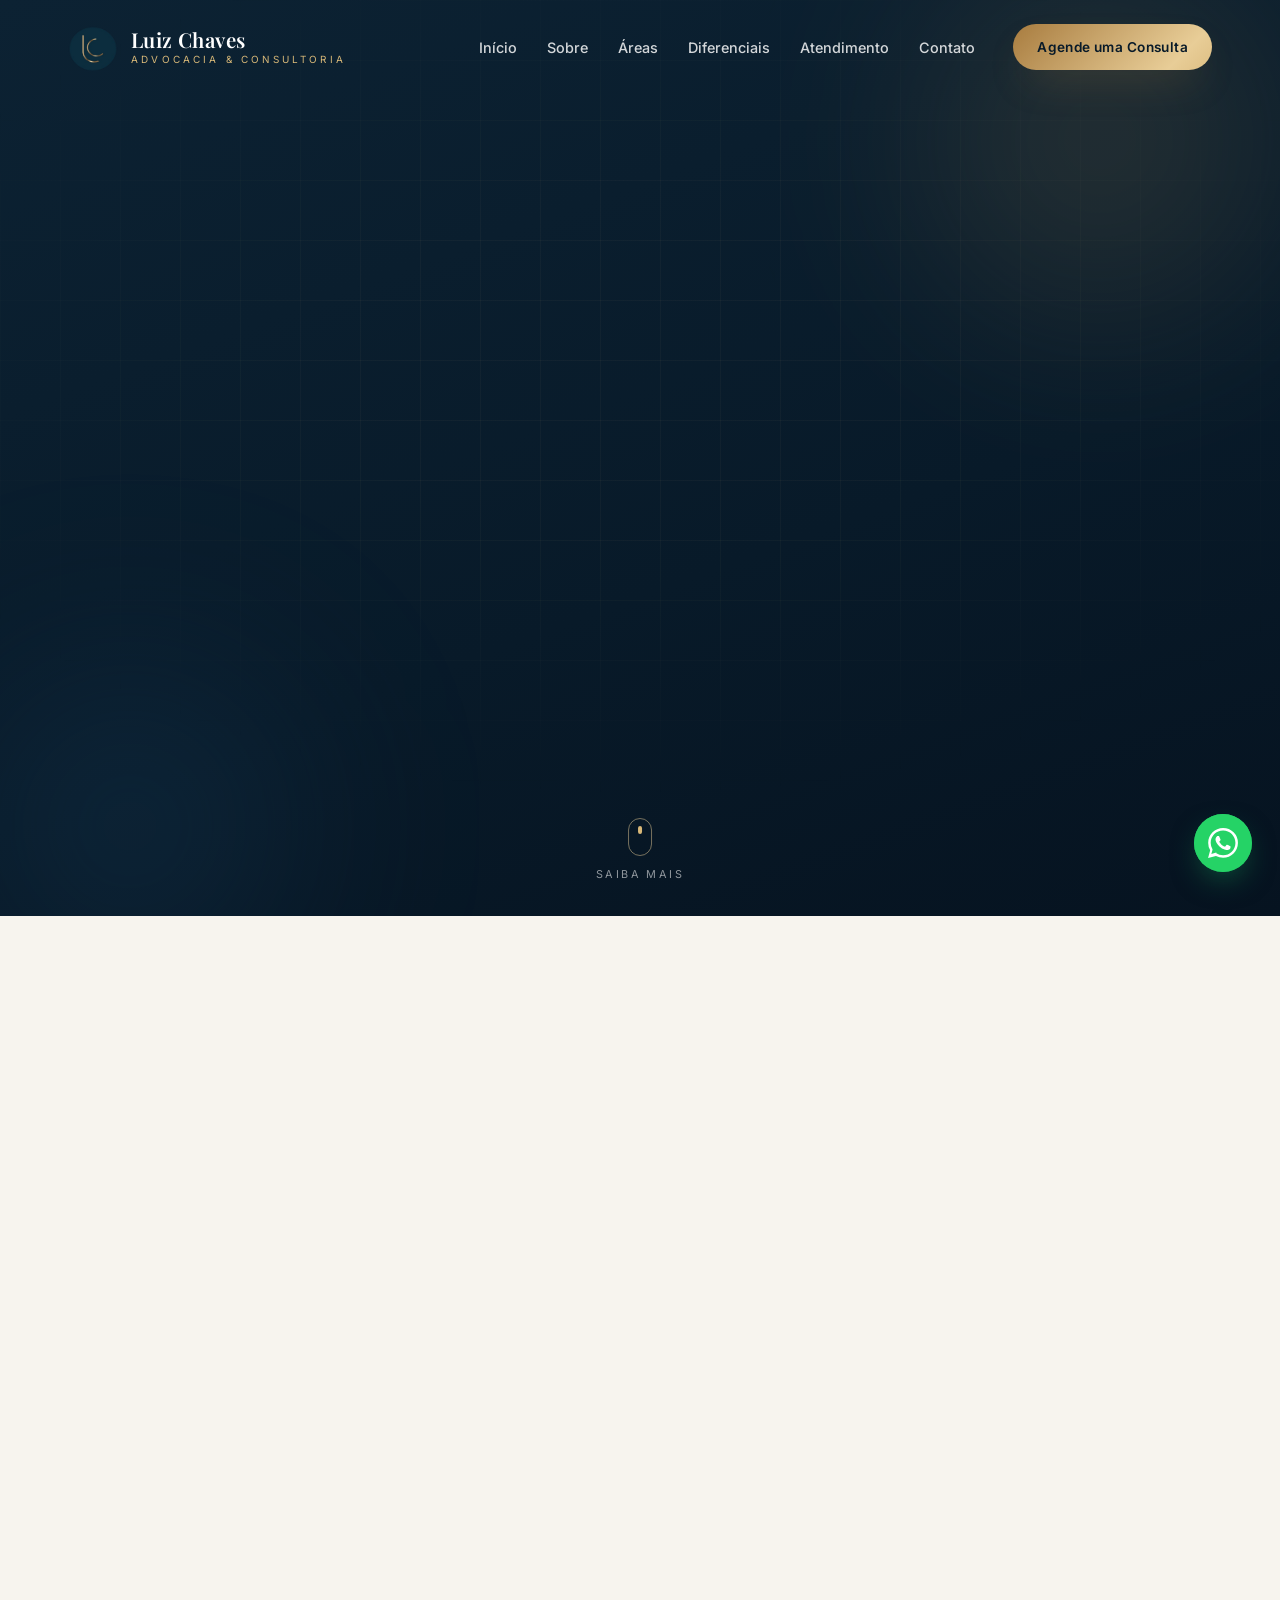
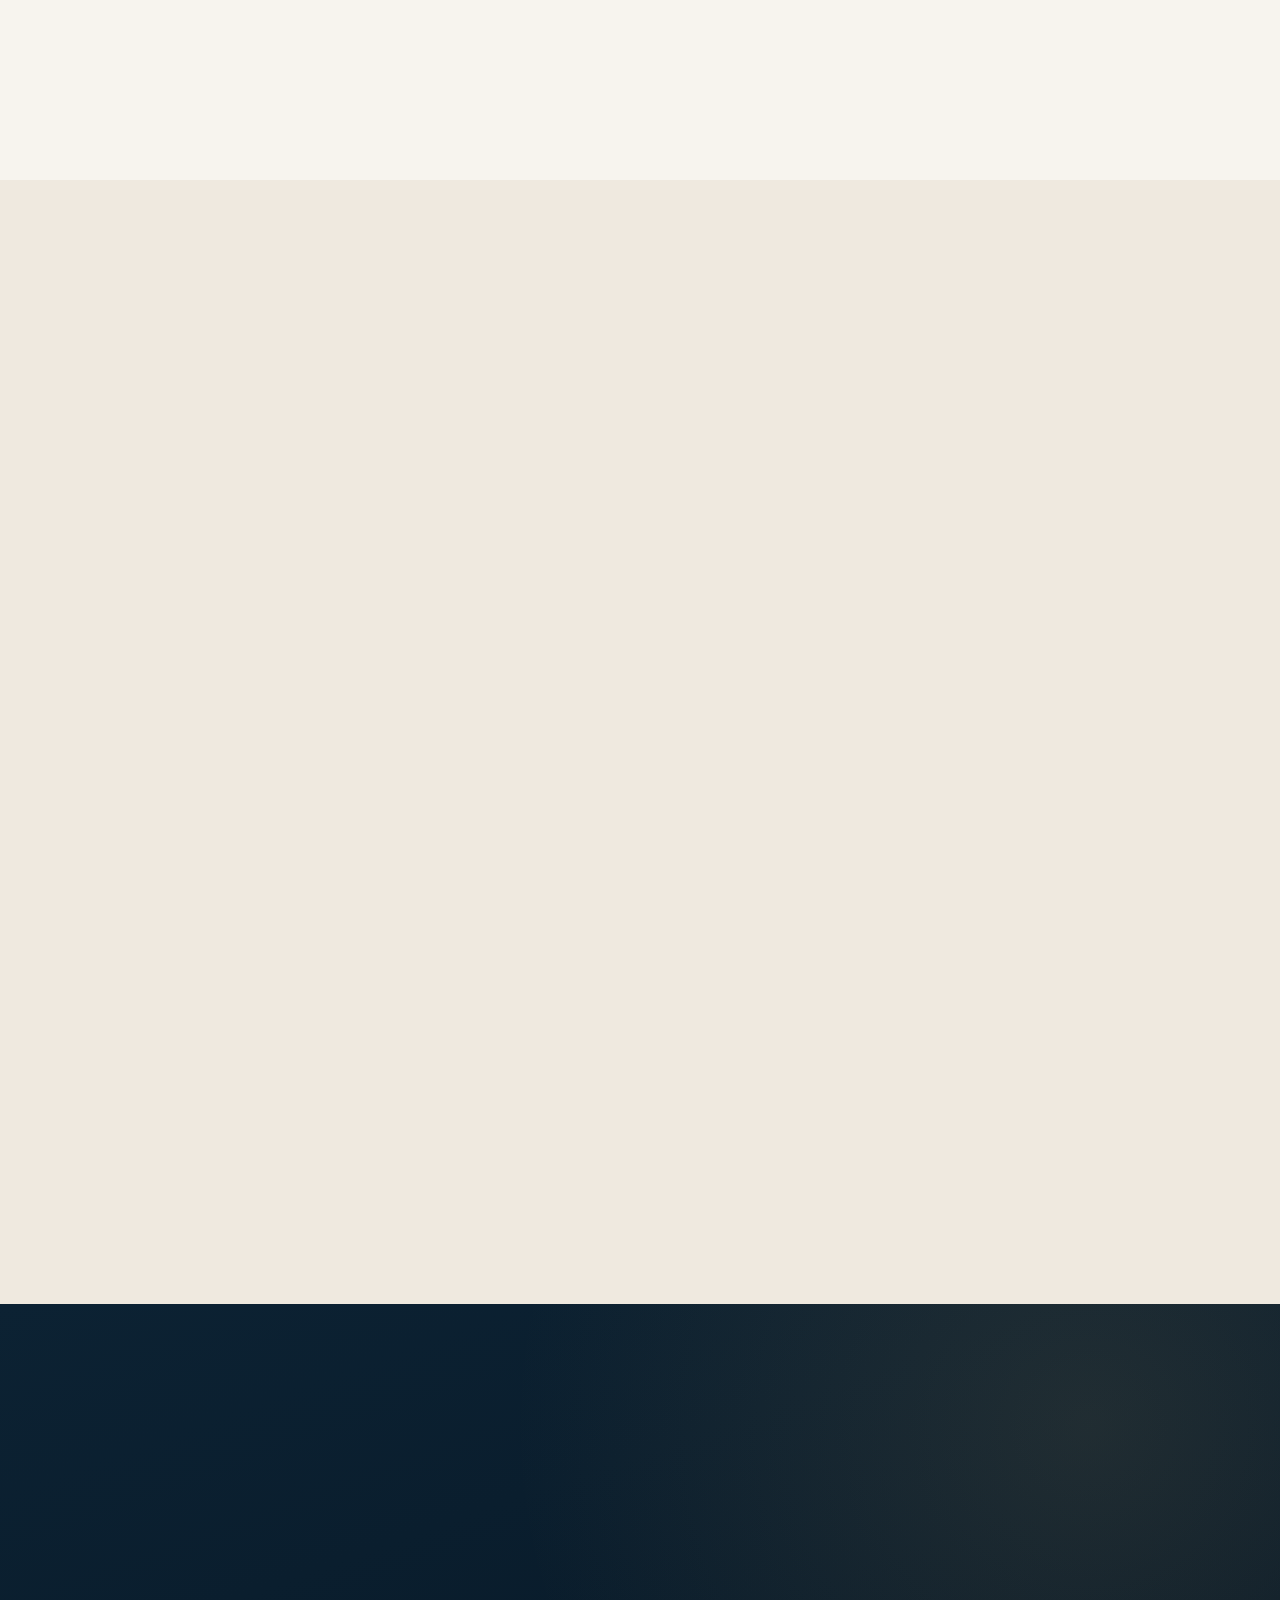
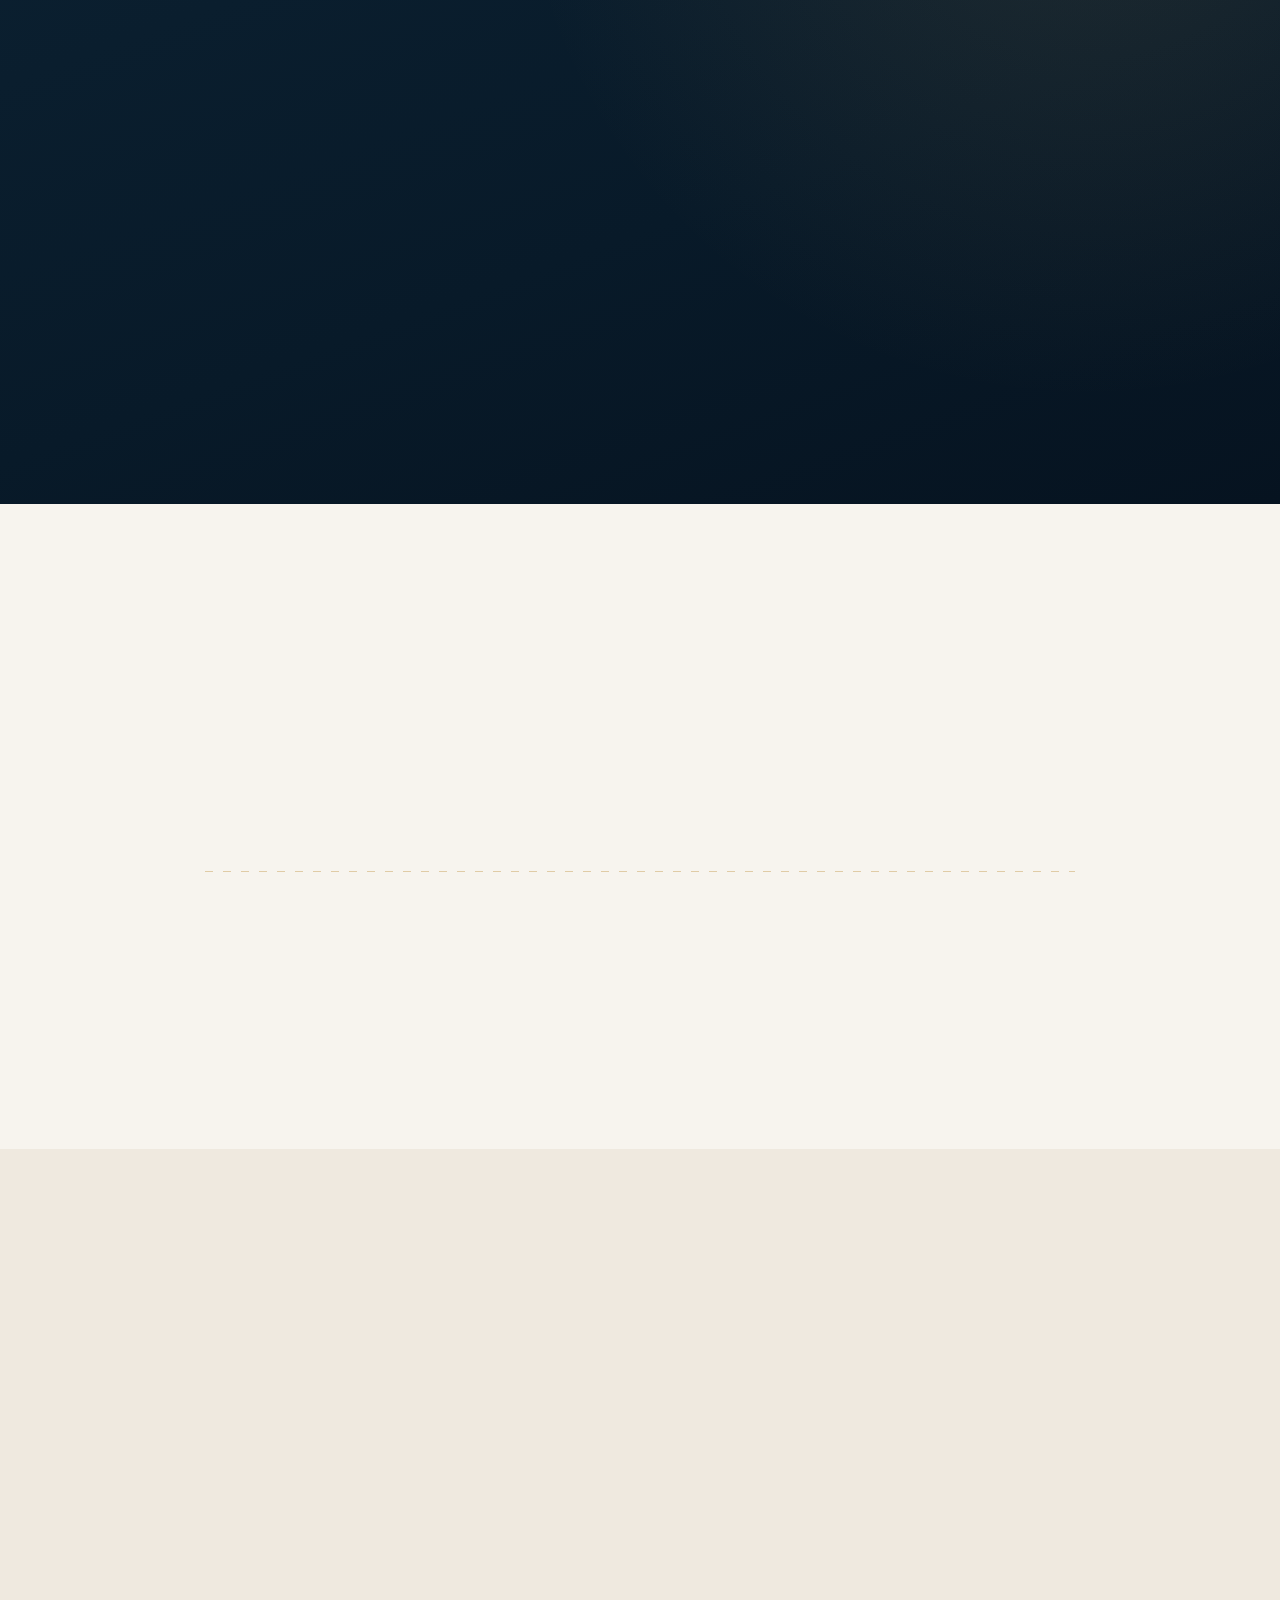
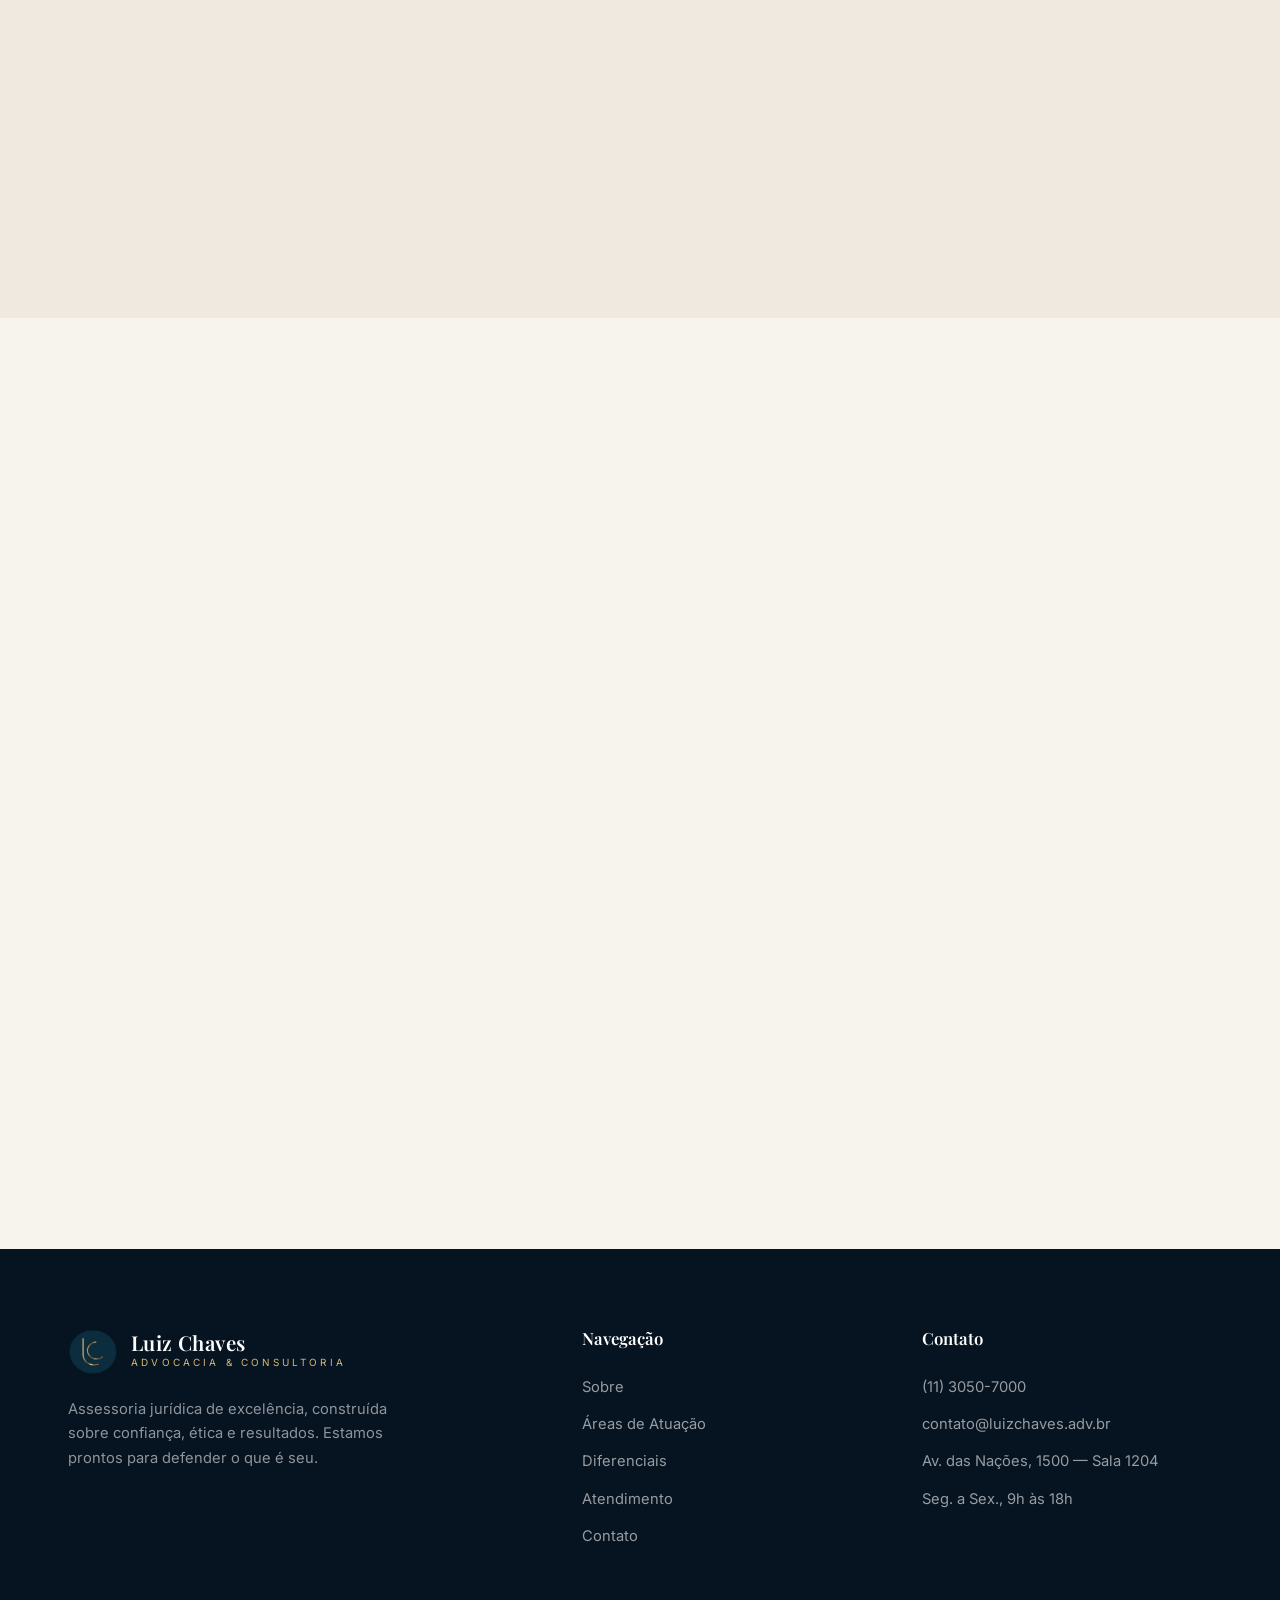
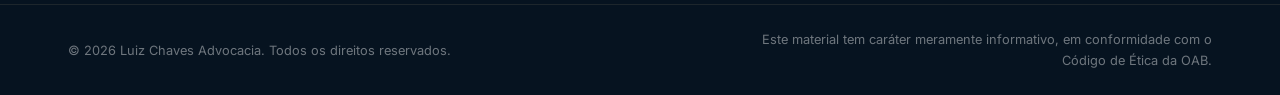
==== index.html @ 8da03cd5 "Add files via upload" ====
<!DOCTYPE html>
<html lang="pt-BR">
<head>
    <meta charset="UTF-8">
    <meta name="viewport" content="width=device-width, initial-scale=1.0">
    <meta name="description" content="Luiz Chaves Advocacia — Assessoria jurídica de excelência, atendimento personalizado e soluções estratégicas para proteger o que é seu.">
    <meta name="theme-color" content="#0c2233">
    <meta property="og:title" content="Luiz Chaves | Advocacia">
    <meta property="og:description" content="Assessoria jurídica de excelência com atendimento humano e estratégico.">
    <meta property="og:type" content="website">
    <title>Luiz Chaves | Advocacia</title>

    <link rel="icon" type="image/png" href="Logo.png">
    <link rel="apple-touch-icon" href="Logo.png">

    <link rel="preconnect" href="https://fonts.googleapis.com">
    <link rel="preconnect" href="https://fonts.gstatic.com" crossorigin>
    <link href="https://fonts.googleapis.com/css2?family=Playfair+Display:ital,wght@0,400;0,500;0,600;0,700;0,800;1,400;1,500&family=Inter:wght@300;400;500;600;700&display=swap" rel="stylesheet">

    <link rel="stylesheet" href="style.css">
</head>
<body>

    <!-- ===== PRELOADER ===== -->
    <div class="preloader" id="preloader">
        <div class="preloader__inner">
            <img src="Logo.png" alt="Luiz Chaves Advocacia" class="preloader__logo">
            <span class="preloader__bar"></span>
        </div>
    </div>

    <!-- ===== PROGRESS BAR ===== -->
    <div class="scroll-progress" id="scrollProgress"></div>

    <!-- ===== HEADER ===== -->
    <header class="header" id="header">
        <div class="container header__inner">
            <a href="#inicio" class="brand" aria-label="Luiz Chaves Advocacia — Início">
                <img src="Logo.png" alt="Luiz Chaves Advocacia" class="brand__logo">
                <span class="brand__text">
                    <span class="brand__name">Luiz Chaves</span>
                    <span class="brand__role">Advocacia &amp; Consultoria</span>
                </span>
            </a>

            <nav class="nav" id="nav" aria-label="Navegação principal">
                <ul class="nav__list">
                    <li><a href="#inicio" class="nav__link">Início</a></li>
                    <li><a href="#sobre" class="nav__link">Sobre</a></li>
                    <li><a href="#areas" class="nav__link">Áreas</a></li>
                    <li><a href="#diferenciais" class="nav__link">Diferenciais</a></li>
                    <li><a href="#processo" class="nav__link">Atendimento</a></li>
                    <li><a href="#contato" class="nav__link">Contato</a></li>
                </ul>
                <a href="#contato" class="btn btn--gold nav__cta">Agende uma Consulta</a>
            </nav>

            <button class="nav-toggle" id="navToggle" aria-label="Abrir menu" aria-expanded="false">
                <span></span><span></span><span></span>
            </button>
        </div>
    </header>

    <main>
        <!-- ===== HERO ===== -->
        <section class="hero" id="inicio">
            <div class="hero__bg" aria-hidden="true">
                <span class="hero__glow hero__glow--1"></span>
                <span class="hero__glow hero__glow--2"></span>
                <span class="hero__grid"></span>
            </div>

            <div class="container hero__inner">
                <p class="hero__eyebrow reveal" data-reveal>
                    <span class="eyebrow-line"></span> Advocacia de Excelência
                </p>
                <h1 class="hero__title reveal" data-reveal data-reveal-delay="1">
                    Defendendo seus direitos com
                    <span class="text-gold">estratégia, ética</span> e
                    <span class="text-gold">dedicação</span>.
                </h1>
                <p class="hero__subtitle reveal" data-reveal data-reveal-delay="2">
                    Assessoria jurídica completa e personalizada. Transformamos questões
                    complexas em soluções claras, protegendo o que realmente importa para
                    você e para o seu negócio.
                </p>
                <div class="hero__actions reveal" data-reveal data-reveal-delay="3">
                    <a href="#contato" class="btn btn--gold btn--lg">Agende uma Consulta</a>
                    <a href="#areas" class="btn btn--ghost btn--lg">Áreas de Atuação</a>
                </div>

                <div class="hero__trust reveal" data-reveal data-reveal-delay="4">
                    <div class="trust-item">
                        <strong class="counter" data-target="15">0</strong><span class="trust-plus">+</span>
                        <span class="trust-label">Anos de experiência</span>
                    </div>
                    <span class="trust-divider"></span>
                    <div class="trust-item">
                        <strong class="counter" data-target="800">0</strong><span class="trust-plus">+</span>
                        <span class="trust-label">Casos conduzidos</span>
                    </div>
                    <span class="trust-divider"></span>
                    <div class="trust-item">
                        <strong class="counter" data-target="98">0</strong><span class="trust-plus">%</span>
                        <span class="trust-label">Clientes satisfeitos</span>
                    </div>
                </div>
            </div>

            <a href="#sobre" class="hero__scroll" aria-label="Rolar para a próxima seção">
                <span class="hero__scroll-mouse"></span>
                <span class="hero__scroll-text">Saiba mais</span>
            </a>
        </section>

        <!-- ===== SOBRE ===== -->
        <section class="section sobre" id="sobre">
            <div class="container sobre__grid">
                <div class="sobre__media reveal" data-reveal>
                    <div class="sobre__photo">
                        <div class="sobre__photo-inner">
                            <img src="Logo.png" alt="Luiz Chaves" class="sobre__photo-logo">
                            <span class="sobre__photo-hint">Espaço reservado para foto profissional</span>
                        </div>
                    </div>
                    <div class="sobre__badge">
                        <span class="sobre__badge-num">OAB/SP 123.456</span>
                        <span class="sobre__badge-text">Inscrição regular e ativa</span>
                    </div>
                </div>

                <div class="sobre__content">
                    <p class="section__eyebrow reveal" data-reveal><span class="eyebrow-line"></span> Sobre o escritório</p>
                    <h2 class="section__title reveal" data-reveal data-reveal-delay="1">
                        Compromisso com a justiça e com cada cliente
                    </h2>
                    <p class="section__lead reveal" data-reveal data-reveal-delay="2">
                        O escritório Luiz Chaves nasceu da convicção de que a advocacia vai
                        além dos processos: trata-se de cuidar de pessoas, projetos e patrimônios
                        em momentos decisivos.
                    </p>
                    <p class="reveal" data-reveal data-reveal-delay="3">
                        Atuamos com transparência absoluta, comunicação acessível e uma postura
                        verdadeiramente estratégica. Cada caso é analisado em profundidade para
                        que a melhor decisão jurídica seja também a melhor decisão para a sua vida
                        ou para o seu negócio.
                    </p>

                    <ul class="sobre__list reveal" data-reveal data-reveal-delay="4">
                        <li><span class="check" aria-hidden="true"></span> Atendimento próximo, humano e sem juridiquês</li>
                        <li><span class="check" aria-hidden="true"></span> Análise estratégica antes de cada passo</li>
                        <li><span class="check" aria-hidden="true"></span> Acompanhamento integral do seu processo</li>
                        <li><span class="check" aria-hidden="true"></span> Sigilo e ética em primeiro lugar</li>
                    </ul>

                    <a href="#contato" class="btn btn--gold reveal" data-reveal data-reveal-delay="5">Falar com o advogado</a>
                </div>
            </div>
        </section>

        <!-- ===== ÁREAS DE ATUAÇÃO ===== -->
        <section class="section areas" id="areas">
            <div class="container">
                <div class="section__head">
                    <p class="section__eyebrow reveal" data-reveal><span class="eyebrow-line"></span> Áreas de atuação</p>
                    <h2 class="section__title reveal" data-reveal data-reveal-delay="1">
                        Soluções jurídicas para cada necessidade
                    </h2>
                    <p class="section__lead section__lead--center reveal" data-reveal data-reveal-delay="2">
                        Atuação consultiva e contenciosa em diversas áreas do Direito, sempre
                        com a mesma dedicação e rigor técnico.
                    </p>
                </div>

                <div class="areas__grid">
                    <!-- Card 1 -->
                    <article class="area-card reveal" data-reveal>
                        <div class="area-card__icon">
                            <svg viewBox="0 0 24 24" fill="none" stroke="currentColor" stroke-width="1.4" stroke-linecap="round" stroke-linejoin="round"><path d="M3 21h18M5 21V7l8-4 8 4v14M9 9h.01M9 13h.01M9 17h.01M15 9h.01M15 13h.01M15 17h.01"/></svg>
                        </div>
                        <h3 class="area-card__title">Direito Civil</h3>
                        <p class="area-card__text">Contratos, responsabilidade civil, indenizações e resolução de conflitos com segurança jurídica.</p>
                    </article>
                    <!-- Card 2 -->
                    <article class="area-card reveal" data-reveal data-reveal-delay="1">
                        <div class="area-card__icon">
                            <svg viewBox="0 0 24 24" fill="none" stroke="currentColor" stroke-width="1.4" stroke-linecap="round" stroke-linejoin="round"><path d="M16 21v-2a4 4 0 0 0-4-4H6a4 4 0 0 0-4 4v2"/><circle cx="9" cy="7" r="4"/><path d="M22 21v-2a4 4 0 0 0-3-3.87M16 3.13a4 4 0 0 1 0 7.75"/></svg>
                        </div>
                        <h3 class="area-card__title">Direito de Família</h3>
                        <p class="area-card__text">Divórcios, guarda, pensão e inventários conduzidos com sensibilidade e discrição.</p>
                    </article>
                    <!-- Card 3 -->
                    <article class="area-card reveal" data-reveal data-reveal-delay="2">
                        <div class="area-card__icon">
                            <svg viewBox="0 0 24 24" fill="none" stroke="currentColor" stroke-width="1.4" stroke-linecap="round" stroke-linejoin="round"><path d="M20 7h-9M14 17H5M17 3l3 4-3 4M7 21l-3-4 3-4"/></svg>
                        </div>
                        <h3 class="area-card__title">Direito Trabalhista</h3>
                        <p class="area-card__text">Defesa de empregados e empregadores, com foco em acordos justos e prevenção de passivos.</p>
                    </article>
                    <!-- Card 4 -->
                    <article class="area-card reveal" data-reveal data-reveal-delay="3">
                        <div class="area-card__icon">
                            <svg viewBox="0 0 24 24" fill="none" stroke="currentColor" stroke-width="1.4" stroke-linecap="round" stroke-linejoin="round"><path d="M3 21h18M6 21V8l6-4 6 4v13M10 21v-5h4v5"/></svg>
                        </div>
                        <h3 class="area-card__title">Direito Empresarial</h3>
                        <p class="area-card__text">Assessoria a empresas, contratos, societário e estratégias para crescer com segurança.</p>
                    </article>
                    <!-- Card 5 -->
                    <article class="area-card reveal" data-reveal data-reveal-delay="4">
                        <div class="area-card__icon">
                            <svg viewBox="0 0 24 24" fill="none" stroke="currentColor" stroke-width="1.4" stroke-linecap="round" stroke-linejoin="round"><path d="M9 12l2 2 4-4M12 3l8 4v5c0 5-3.5 8-8 9-4.5-1-8-4-8-9V7l8-4z"/></svg>
                        </div>
                        <h3 class="area-card__title">Direito do Consumidor</h3>
                        <p class="area-card__text">Proteção contra abusos, cobranças indevidas e descumprimento de contratos de consumo.</p>
                    </article>
                    <!-- Card 6 -->
                    <article class="area-card reveal" data-reveal data-reveal-delay="5">
                        <div class="area-card__icon">
                            <svg viewBox="0 0 24 24" fill="none" stroke="currentColor" stroke-width="1.4" stroke-linecap="round" stroke-linejoin="round"><path d="M3 9l9-7 9 7v11a2 2 0 0 1-2 2H5a2 2 0 0 1-2-2z"/><path d="M9 22V12h6v10"/></svg>
                        </div>
                        <h3 class="area-card__title">Direito Imobiliário</h3>
                        <p class="area-card__text">Compra, venda, locação, regularização e disputas envolvendo bens imóveis.</p>
                    </article>
                </div>
            </div>
        </section>

        <!-- ===== DIFERENCIAIS ===== -->
        <section class="section diferenciais" id="diferenciais">
            <div class="diferenciais__bg" aria-hidden="true"></div>
            <div class="container diferenciais__grid">
                <div class="diferenciais__intro">
                    <p class="section__eyebrow reveal" data-reveal><span class="eyebrow-line"></span> Por que nos escolher</p>
                    <h2 class="section__title reveal" data-reveal data-reveal-delay="1">
                        Diferenciais que fazem a diferença no seu caso
                    </h2>
                    <p class="section__lead reveal" data-reveal data-reveal-delay="2">
                        Mais do que técnica, oferecemos confiança. Uma advocacia construída sobre
                        relacionamento, clareza e resultados consistentes.
                    </p>
                    <a href="#contato" class="btn btn--gold reveal" data-reveal data-reveal-delay="3">Quero ser atendido</a>
                </div>

                <div class="diferenciais__list">
                    <article class="feature reveal" data-reveal>
                        <span class="feature__num">01</span>
                        <div>
                            <h3 class="feature__title">Atendimento personalizado</h3>
                            <p class="feature__text">Você fala diretamente com quem cuida do seu caso, sem intermediários e sem respostas genéricas.</p>
                        </div>
                    </article>
                    <article class="feature reveal" data-reveal data-reveal-delay="1">
                        <span class="feature__num">02</span>
                        <div>
                            <h3 class="feature__title">Transparência total</h3>
                            <p class="feature__text">Honorários claros e acompanhamento honesto sobre prazos, riscos e possibilidades reais.</p>
                        </div>
                    </article>
                    <article class="feature reveal" data-reveal data-reveal-delay="2">
                        <span class="feature__num">03</span>
                        <div>
                            <h3 class="feature__title">Visão estratégica</h3>
                            <p class="feature__text">Cada decisão é pensada para o melhor resultado, com análise de cenários e foco no longo prazo.</p>
                        </div>
                    </article>
                    <article class="feature reveal" data-reveal data-reveal-delay="3">
                        <span class="feature__num">04</span>
                        <div>
                            <h3 class="feature__title">Agilidade e tecnologia</h3>
                            <p class="feature__text">Comunicação rápida e processos organizados para que você nunca fique sem informação.</p>
                        </div>
                    </article>
                </div>
            </div>
        </section>

        <!-- ===== PROCESSO ===== -->
        <section class="section processo" id="processo">
            <div class="container">
                <div class="section__head">
                    <p class="section__eyebrow reveal" data-reveal><span class="eyebrow-line"></span> Como funciona</p>
                    <h2 class="section__title reveal" data-reveal data-reveal-delay="1">
                        Um atendimento simples, do primeiro contato à solução
                    </h2>
                </div>

                <div class="processo__steps">
                    <article class="step reveal" data-reveal>
                        <span class="step__num">1</span>
                        <h3 class="step__title">Primeiro contato</h3>
                        <p class="step__text">Você entra em contato e relata sua situação. Ouvimos com atenção e total sigilo.</p>
                    </article>
                    <article class="step reveal" data-reveal data-reveal-delay="1">
                        <span class="step__num">2</span>
                        <h3 class="step__title">Análise do caso</h3>
                        <p class="step__text">Estudamos os detalhes, avaliamos riscos e apresentamos os caminhos possíveis com clareza.</p>
                    </article>
                    <article class="step reveal" data-reveal data-reveal-delay="2">
                        <span class="step__num">3</span>
                        <h3 class="step__title">Estratégia definida</h3>
                        <p class="step__text">Traçamos juntos a melhor estratégia e alinhamos expectativas, prazos e honorários.</p>
                    </article>
                    <article class="step reveal" data-reveal data-reveal-delay="3">
                        <span class="step__num">4</span>
                        <h3 class="step__title">Acompanhamento</h3>
                        <p class="step__text">Conduzimos seu caso com dedicação, mantendo você informado em cada etapa.</p>
                    </article>
                </div>
            </div>
        </section>

        <!-- ===== DEPOIMENTOS ===== -->
        <section class="section depoimentos" id="depoimentos">
            <div class="container">
                <div class="section__head">
                    <p class="section__eyebrow reveal" data-reveal><span class="eyebrow-line"></span> Depoimentos</p>
                    <h2 class="section__title reveal" data-reveal data-reveal-delay="1">
                        A confiança de quem foi bem atendido
                    </h2>
                </div>

                <div class="depoimentos__viewport reveal" data-reveal data-reveal-delay="2">
                    <div class="depoimentos__track" id="depoTrack">
                        <figure class="depo">
                            <span class="depo__quote">&ldquo;</span>
                            <blockquote class="depo__text">Fui atendido com uma atenção que eu não esperava. Explicaram cada detalhe e resolveram o meu caso com tranquilidade. Recomendo sem hesitar.</blockquote>
                            <figcaption class="depo__author">
                                <span class="depo__avatar">MR</span>
                                <span><strong>Cliente — Direito Civil</strong><small>Atendimento particular</small></span>
                            </figcaption>
                        </figure>
                        <figure class="depo">
                            <span class="depo__quote">&ldquo;</span>
                            <blockquote class="depo__text">Profissionalismo e clareza do começo ao fim. Senti que meu problema estava realmente em boas mãos. Um trabalho impecável.</blockquote>
                            <figcaption class="depo__author">
                                <span class="depo__avatar">JS</span>
                                <span><strong>Cliente — Área Empresarial</strong><small>Assessoria contínua</small></span>
                            </figcaption>
                        </figure>
                        <figure class="depo">
                            <span class="depo__quote">&ldquo;</span>
                            <blockquote class="depo__text">Resolveram uma questão de família que me preocupava há anos, sempre com respeito e discrição. Gratidão pelo cuidado.</blockquote>
                            <figcaption class="depo__author">
                                <span class="depo__avatar">AC</span>
                                <span><strong>Cliente — Direito de Família</strong><small>Atendimento particular</small></span>
                            </figcaption>
                        </figure>
                    </div>
                    <div class="depoimentos__dots" id="depoDots" aria-label="Selecionar depoimento"></div>
                </div>
            </div>
        </section>

        <!-- ===== CTA / CONTATO ===== -->
        <section class="section contato" id="contato">
            <div class="container contato__grid">
                <div class="contato__info">
                    <p class="section__eyebrow reveal" data-reveal><span class="eyebrow-line"></span> Fale conosco</p>
                    <h2 class="section__title reveal" data-reveal data-reveal-delay="1">
                        Vamos conversar sobre o seu caso
                    </h2>
                    <p class="section__lead reveal" data-reveal data-reveal-delay="2">
                        O primeiro passo para resolver é conversar. Entre em contato e agende
                        um atendimento — sua mensagem será tratada com total confidencialidade.
                    </p>

                    <ul class="contato__list">
                        <li class="reveal" data-reveal data-reveal-delay="3">
                            <span class="contato__ico" aria-hidden="true">
                                <svg viewBox="0 0 24 24" fill="none" stroke="currentColor" stroke-width="1.5" stroke-linecap="round" stroke-linejoin="round"><path d="M22 16.92v3a2 2 0 0 1-2.18 2 19.79 19.79 0 0 1-8.63-3.07 19.5 19.5 0 0 1-6-6 19.79 19.79 0 0 1-3.07-8.67A2 2 0 0 1 4.11 2h3a2 2 0 0 1 2 1.72c.13.96.36 1.9.7 2.81a2 2 0 0 1-.45 2.11L8.09 9.91a16 16 0 0 0 6 6l1.27-1.27a2 2 0 0 1 2.11-.45c.91.34 1.85.57 2.81.7A2 2 0 0 1 22 16.92z"/></svg>
                            </span>
                            <span><small>Telefone &amp; WhatsApp</small><strong><a href="tel:+551130507000">(11) 3050-7000</a></strong></span>
                        </li>
                        <li class="reveal" data-reveal data-reveal-delay="4">
                            <span class="contato__ico" aria-hidden="true">
                                <svg viewBox="0 0 24 24" fill="none" stroke="currentColor" stroke-width="1.5" stroke-linecap="round" stroke-linejoin="round"><rect x="2" y="4" width="20" height="16" rx="2"/><path d="m22 7-10 6L2 7"/></svg>
                            </span>
                            <span><small>E-mail</small><strong><a href="mailto:contato@luizchaves.adv.br">contato@luizchaves.adv.br</a></strong></span>
                        </li>
                        <li class="reveal" data-reveal data-reveal-delay="5">
                            <span class="contato__ico" aria-hidden="true">
                                <svg viewBox="0 0 24 24" fill="none" stroke="currentColor" stroke-width="1.5" stroke-linecap="round" stroke-linejoin="round"><path d="M21 10c0 7-9 13-9 13s-9-6-9-13a9 9 0 0 1 18 0z"/><circle cx="12" cy="10" r="3"/></svg>
                            </span>
                            <span><small>Escritório</small><strong>Av. das Nações, 1500 — Sala 1204, Centro Empresarial</strong></span>
                        </li>
                        <li class="reveal" data-reveal data-reveal-delay="6">
                            <span class="contato__ico" aria-hidden="true">
                                <svg viewBox="0 0 24 24" fill="none" stroke="currentColor" stroke-width="1.5" stroke-linecap="round" stroke-linejoin="round"><circle cx="12" cy="12" r="9"/><path d="M12 7v5l3 2"/></svg>
                            </span>
                            <span><small>Horário</small><strong>Seg. a Sex., das 9h às 18h</strong></span>
                        </li>
                    </ul>
                </div>

                <div class="contato__form-wrap reveal" data-reveal data-reveal-delay="2">
                    <form class="form" id="contactForm" novalidate>
                        <h3 class="form__title">Solicite um atendimento</h3>
                        <div class="form__row">
                            <label class="field">
                                <span class="field__label">Nome completo</span>
                                <input type="text" name="nome" class="field__input" placeholder="Seu nome" required>
                            </label>
                        </div>
                        <div class="form__row form__row--2">
                            <label class="field">
                                <span class="field__label">E-mail</span>
                                <input type="email" name="email" class="field__input" placeholder="voce@email.com" required>
                            </label>
                            <label class="field">
                                <span class="field__label">Telefone</span>
                                <input type="tel" name="telefone" class="field__input" placeholder="(00) 00000-0000">
                            </label>
                        </div>
                        <div class="form__row">
                            <label class="field">
                                <span class="field__label">Assunto</span>
                                <select name="assunto" class="field__input field__select" required>
                                    <option value="" disabled selected>Selecione uma área</option>
                                    <option>Direito Civil</option>
                                    <option>Direito de Família</option>
                                    <option>Direito Trabalhista</option>
                                    <option>Direito Empresarial</option>
                                    <option>Direito do Consumidor</option>
                                    <option>Direito Imobiliário</option>
                                    <option>Outro assunto</option>
                                </select>
                            </label>
                        </div>
                        <div class="form__row">
                            <label class="field">
                                <span class="field__label">Mensagem</span>
                                <textarea name="mensagem" class="field__input field__textarea" rows="4" placeholder="Conte-nos brevemente sobre o seu caso" required></textarea>
                            </label>
                        </div>
                        <button type="submit" class="btn btn--gold btn--block">Enviar mensagem</button>
                        <p class="form__note">Ao enviar, você concorda em ser contatado sobre a sua solicitação. Suas informações são confidenciais.</p>
                        <p class="form__success" id="formSuccess" role="status">Mensagem enviada com sucesso! Em breve entraremos em contato.</p>
                    </form>
                </div>
            </div>
        </section>
    </main>

    <!-- ===== FOOTER ===== -->
    <footer class="footer">
        <div class="container footer__inner">
            <div class="footer__brand">
                <a href="#inicio" class="brand brand--footer">
                    <img src="Logo.png" alt="Luiz Chaves Advocacia" class="brand__logo">
                    <span class="brand__text">
                        <span class="brand__name">Luiz Chaves</span>
                        <span class="brand__role">Advocacia &amp; Consultoria</span>
                    </span>
                </a>
                <p class="footer__about">
                    Assessoria jurídica de excelência, construída sobre confiança, ética
                    e resultados. Estamos prontos para defender o que é seu.
                </p>
            </div>

            <nav class="footer__col" aria-label="Links institucionais">
                <h4 class="footer__heading">Navegação</h4>
                <ul>
                    <li><a href="#sobre">Sobre</a></li>
                    <li><a href="#areas">Áreas de Atuação</a></li>
                    <li><a href="#diferenciais">Diferenciais</a></li>
                    <li><a href="#processo">Atendimento</a></li>
                    <li><a href="#contato">Contato</a></li>
                </ul>
            </nav>

            <div class="footer__col">
                <h4 class="footer__heading">Contato</h4>
                <ul>
                    <li><a href="tel:+551130507000">(11) 3050-7000</a></li>
                    <li><a href="mailto:contato@luizchaves.adv.br">contato@luizchaves.adv.br</a></li>
                    <li>Av. das Nações, 1500 — Sala 1204</li>
                    <li>Seg. a Sex., 9h às 18h</li>
                </ul>
            </div>
        </div>

        <div class="footer__bottom">
            <div class="container footer__bottom-inner">
                <p>&copy; <span id="year"></span> Luiz Chaves Advocacia. Todos os direitos reservados.</p>
                <p class="footer__disclaimer">Este material tem caráter meramente informativo, em conformidade com o Código de Ética da OAB.</p>
            </div>
        </div>
    </footer>

    <!-- ===== WHATSAPP FLOAT ===== -->
    <a href="https://wa.me/5511970007000?text=Ol%C3%A1%2C%20gostaria%20de%20agendar%20uma%20consulta%20jur%C3%ADdica." class="whatsapp-float" id="whatsappFloat" target="_blank" rel="noopener" aria-label="Fale conosco pelo WhatsApp">
        <svg viewBox="0 0 24 24" fill="currentColor" aria-hidden="true"><path d="M.057 24l1.687-6.163a11.867 11.867 0 0 1-1.587-5.946C.16 5.335 5.495 0 12.05 0a11.817 11.817 0 0 1 8.413 3.488 11.824 11.824 0 0 1 3.48 8.414c-.003 6.557-5.338 11.892-11.893 11.892a11.9 11.9 0 0 1-5.688-1.448L.057 24zm6.597-3.807c1.676.995 3.276 1.591 5.392 1.592 5.448 0 9.886-4.434 9.889-9.885.002-5.462-4.415-9.89-9.881-9.892-5.452 0-9.887 4.434-9.889 9.884a9.86 9.86 0 0 0 1.51 5.26l-.999 3.648 3.978-1.215zm11.387-5.464c-.074-.124-.272-.198-.57-.347-.297-.149-1.758-.868-2.031-.967-.272-.099-.47-.149-.669.149-.198.297-.768.967-.941 1.165-.173.198-.347.223-.644.074-.297-.149-1.255-.462-2.39-1.475-.883-.788-1.48-1.761-1.653-2.059-.173-.297-.018-.458.13-.606.134-.133.297-.347.446-.521.151-.172.2-.296.3-.495.099-.198.05-.372-.025-.521-.075-.148-.669-1.612-.916-2.207-.242-.579-.487-.501-.669-.51l-.57-.01c-.198 0-.52.074-.792.372s-1.04 1.017-1.04 2.479 1.065 2.876 1.213 3.074c.149.198 2.095 3.2 5.076 4.487.709.306 1.263.489 1.694.626.712.226 1.36.194 1.872.118.571-.085 1.758-.719 2.006-1.413.247-.694.247-1.289.173-1.413z"/></svg>
        <span class="whatsapp-float__pulse"></span>
    </a>

    <!-- ===== BACK TO TOP ===== -->
    <button class="to-top" id="toTop" aria-label="Voltar ao topo">
        <svg viewBox="0 0 24 24" fill="none" stroke="currentColor" stroke-width="2" stroke-linecap="round" stroke-linejoin="round"><path d="m18 15-6-6-6 6"/></svg>
    </button>

    <script src="script.js"></script>
</body>
</html>
---- style.css ----
/* =====================================================
   LUIZ CHAVES ADVOCACIA — Landing Page
   ===================================================== */

/* ---------- DESIGN TOKENS ---------- */
:root {
    /* Cores extraídas do logo */
    --navy-950: #061320;
    --navy-900: #081a29;
    --navy-850: #0a1f30;
    --navy-800: #0c2233;
    --navy-700: #123047;
    --navy-600: #1a3f5c;

    --gold-100: #f4e6c4;
    --gold-200: #e8cd97;
    --gold-300: #d8b878;
    --gold-400: #c9a35e;
    --gold-500: #b78c45;
    --gold-600: #a87c3f;

    --paper: #f7f4ee;
    --paper-2: #efe9df;
    --ink: #1c2530;
    --ink-soft: #5a6675;
    --white: #ffffff;

    --grad-gold: linear-gradient(135deg, #a87c3f 0%, #e8cd97 45%, #c9a35e 75%, #a87c3f 100%);
    --grad-navy: linear-gradient(160deg, #0c2233 0%, #081a29 60%, #061320 100%);

    --shadow-sm: 0 2px 10px rgba(8, 26, 41, 0.06);
    --shadow-md: 0 18px 40px -18px rgba(8, 26, 41, 0.28);
    --shadow-lg: 0 40px 80px -30px rgba(8, 26, 41, 0.45);
    --shadow-gold: 0 18px 40px -16px rgba(168, 124, 63, 0.45);

    --font-serif: 'Playfair Display', Georgia, 'Times New Roman', serif;
    --font-sans: 'Inter', -apple-system, BlinkMacSystemFont, 'Segoe UI', sans-serif;

    --container: 1200px;
    --radius: 16px;
    --radius-sm: 10px;
    --ease: cubic-bezier(0.22, 1, 0.36, 1);
    --ease-out: cubic-bezier(0.16, 1, 0.3, 1);
}

/* ---------- RESET ---------- */
*, *::before, *::after { box-sizing: border-box; margin: 0; padding: 0; }

html {
    scroll-behavior: smooth;
    -webkit-text-size-adjust: 100%;
}

body {
    font-family: var(--font-sans);
    color: var(--ink);
    background: var(--paper);
    line-height: 1.65;
    font-size: 16px;
    overflow-x: hidden;
    -webkit-font-smoothing: antialiased;
    text-rendering: optimizeLegibility;
}

img { max-width: 100%; display: block; }
a { color: inherit; text-decoration: none; }
ul { list-style: none; }
button { font-family: inherit; cursor: pointer; border: none; background: none; }
input, textarea, select { font-family: inherit; }

::selection { background: var(--gold-400); color: var(--navy-900); }

/* Scrollbar */
::-webkit-scrollbar { width: 11px; }
::-webkit-scrollbar-track { background: var(--navy-900); }
::-webkit-scrollbar-thumb { background: var(--gold-600); border-radius: 10px; border: 3px solid var(--navy-900); }
::-webkit-scrollbar-thumb:hover { background: var(--gold-400); }

/* ---------- LAYOUT ---------- */
.container {
    width: 100%;
    max-width: var(--container);
    margin: 0 auto;
    padding: 0 28px;
}

.section { padding: 110px 0; position: relative; }

.section__head {
    max-width: 720px;
    margin: 0 auto 64px;
    text-align: center;
}

/* ---------- TYPOGRAPHY HELPERS ---------- */
.section__eyebrow,
.hero__eyebrow {
    display: inline-flex;
    align-items: center;
    gap: 12px;
    font-size: 0.78rem;
    font-weight: 600;
    letter-spacing: 0.22em;
    text-transform: uppercase;
    color: var(--gold-600);
    margin-bottom: 22px;
}
.section__head .section__eyebrow { justify-content: center; }

.eyebrow-line {
    width: 34px; height: 1px;
    background: var(--gold-500);
    display: inline-block;
}

.section__title {
    font-family: var(--font-serif);
    font-weight: 600;
    font-size: clamp(1.9rem, 4vw, 3rem);
    line-height: 1.15;
    letter-spacing: -0.01em;
    color: var(--navy-900);
}

.section__lead {
    font-size: 1.075rem;
    color: var(--ink-soft);
    margin-top: 20px;
    max-width: 560px;
}
.section__lead--center { margin-left: auto; margin-right: auto; }

.text-gold {
    background: var(--grad-gold);
    -webkit-background-clip: text;
    background-clip: text;
    -webkit-text-fill-color: transparent;
    font-style: italic;
}

/* ---------- BUTTONS ---------- */
.btn {
    --btn-pad-y: 14px;
    --btn-pad-x: 28px;
    display: inline-flex;
    align-items: center;
    justify-content: center;
    gap: 10px;
    padding: var(--btn-pad-y) var(--btn-pad-x);
    font-size: 0.92rem;
    font-weight: 600;
    letter-spacing: 0.03em;
    border-radius: 50px;
    cursor: pointer;
    position: relative;
    overflow: hidden;
    transition: transform 0.4s var(--ease), box-shadow 0.4s var(--ease), color 0.4s var(--ease);
    white-space: nowrap;
}
.btn--lg { --btn-pad-y: 17px; --btn-pad-x: 36px; font-size: 0.98rem; }
.btn--block { width: 100%; }

.btn--gold {
    color: var(--navy-900);
    background: var(--grad-gold);
    background-size: 200% 100%;
    box-shadow: var(--shadow-gold);
}
.btn--gold:hover {
    transform: translateY(-3px);
    background-position: 100% 0;
    box-shadow: 0 24px 48px -16px rgba(168, 124, 63, 0.6);
}

.btn--ghost {
    color: var(--white);
    border: 1px solid rgba(232, 205, 151, 0.4);
    background: rgba(232, 205, 151, 0.04);
    backdrop-filter: blur(4px);
}
.btn--ghost:hover {
    border-color: var(--gold-300);
    background: rgba(232, 205, 151, 0.12);
    transform: translateY(-3px);
}

/* ---------- SCROLL PROGRESS ---------- */
.scroll-progress {
    position: fixed; top: 0; left: 0;
    height: 3px; width: 0%;
    background: var(--grad-gold);
    z-index: 1000;
    transition: width 0.1s linear;
}

/* ---------- PRELOADER ---------- */
.preloader {
    position: fixed; inset: 0;
    background: var(--navy-900);
    z-index: 9999;
    display: grid; place-items: center;
    transition: opacity 0.6s ease, visibility 0.6s ease;
}
.preloader.is-hidden { opacity: 0; visibility: hidden; }
.preloader__inner { display: flex; flex-direction: column; align-items: center; gap: 26px; }
.preloader__logo {
    width: 88px; height: 88px;
    animation: pulseLogo 1.6s var(--ease) infinite;
}
.preloader__bar {
    width: 160px; height: 2px;
    background: rgba(232, 205, 151, 0.18);
    border-radius: 4px; overflow: hidden;
    position: relative;
}
.preloader__bar::after {
    content: ''; position: absolute; inset: 0;
    width: 40%;
    background: var(--grad-gold);
    animation: loadBar 1.2s var(--ease) infinite;
}
@keyframes pulseLogo {
    0%, 100% { transform: scale(1); opacity: 1; }
    50% { transform: scale(1.08); opacity: 0.82; }
}
@keyframes loadBar {
    0% { left: -40%; }
    100% { left: 100%; }
}

/* ---------- HEADER ---------- */
.header {
    position: fixed; top: 0; left: 0; right: 0;
    z-index: 900;
    padding: 22px 0;
    transition: padding 0.4s var(--ease), background 0.4s var(--ease), box-shadow 0.4s var(--ease), border-color 0.4s var(--ease);
    border-bottom: 1px solid transparent;
}
.header.is-scrolled {
    padding: 13px 0;
    background: rgba(8, 26, 41, 0.88);
    backdrop-filter: blur(14px);
    -webkit-backdrop-filter: blur(14px);
    border-bottom-color: rgba(232, 205, 151, 0.12);
    box-shadow: 0 10px 40px -18px rgba(0, 0, 0, 0.6);
}
.header__inner { display: flex; align-items: center; justify-content: space-between; }

/* Brand */
.brand { display: flex; align-items: center; gap: 13px; }
.brand__logo { width: 50px; height: 50px; transition: transform 0.4s var(--ease); }
.brand:hover .brand__logo { transform: rotate(-6deg) scale(1.05); }
.brand__text { display: flex; flex-direction: column; line-height: 1.1; }
.brand__name {
    font-family: var(--font-serif);
    font-size: 1.28rem;
    font-weight: 600;
    color: var(--white);
    letter-spacing: 0.02em;
}
.brand__role {
    font-size: 0.62rem;
    letter-spacing: 0.32em;
    text-transform: uppercase;
    color: var(--gold-300);
    margin-top: 2px;
}

/* Nav */
.nav { display: flex; align-items: center; gap: 38px; }
.nav__list { display: flex; align-items: center; gap: 30px; }
.nav__link {
    position: relative;
    font-size: 0.9rem;
    font-weight: 500;
    color: rgba(255, 255, 255, 0.82);
    transition: color 0.3s ease;
    padding: 4px 0;
}
.nav__link::after {
    content: ''; position: absolute; left: 0; bottom: -2px;
    width: 0; height: 1.5px;
    background: var(--grad-gold);
    transition: width 0.35s var(--ease);
}
.nav__link:hover, .nav__link.is-active { color: var(--white); }
.nav__link:hover::after, .nav__link.is-active::after { width: 100%; }
.nav__cta { padding: 12px 24px; font-size: 0.85rem; }

/* Toggle */
.nav-toggle { display: none; width: 30px; height: 22px; position: relative; z-index: 950; }
.nav-toggle span {
    position: absolute; left: 0; height: 2px; width: 100%;
    background: var(--white); border-radius: 2px;
    transition: transform 0.4s var(--ease), opacity 0.3s ease, top 0.4s var(--ease);
}
.nav-toggle span:nth-child(1) { top: 2px; }
.nav-toggle span:nth-child(2) { top: 10px; }
.nav-toggle span:nth-child(3) { top: 18px; }
.nav-toggle.is-open span:nth-child(1) { top: 10px; transform: rotate(45deg); }
.nav-toggle.is-open span:nth-child(2) { opacity: 0; }
.nav-toggle.is-open span:nth-child(3) { top: 10px; transform: rotate(-45deg); }

/* ---------- HERO ---------- */
.hero {
    position: relative;
    min-height: 100vh;
    display: flex;
    align-items: center;
    background: var(--grad-navy);
    color: var(--white);
    overflow: hidden;
    padding: 140px 0 90px;
}
.hero__bg { position: absolute; inset: 0; z-index: 0; }
.hero__glow {
    position: absolute;
    border-radius: 50%;
    filter: blur(90px);
    opacity: 0.5;
}
.hero__glow--1 {
    width: 520px; height: 520px;
    background: radial-gradient(circle, rgba(201, 163, 94, 0.4), transparent 70%);
    top: -120px; right: -80px;
    animation: float1 14s ease-in-out infinite;
}
.hero__glow--2 {
    width: 460px; height: 460px;
    background: radial-gradient(circle, rgba(26, 63, 92, 0.85), transparent 70%);
    bottom: -140px; left: -100px;
    animation: float2 18s ease-in-out infinite;
}
.hero__grid {
    position: absolute; inset: 0;
    background-image:
        linear-gradient(rgba(232, 205, 151, 0.04) 1px, transparent 1px),
        linear-gradient(90deg, rgba(232, 205, 151, 0.04) 1px, transparent 1px);
    background-size: 60px 60px;
    mask-image: radial-gradient(ellipse 80% 60% at 50% 40%, #000 30%, transparent 80%);
    -webkit-mask-image: radial-gradient(ellipse 80% 60% at 50% 40%, #000 30%, transparent 80%);
}
@keyframes float1 {
    0%, 100% { transform: translate(0, 0) scale(1); }
    50% { transform: translate(-40px, 50px) scale(1.12); }
}
@keyframes float2 {
    0%, 100% { transform: translate(0, 0) scale(1); }
    50% { transform: translate(50px, -40px) scale(1.1); }
}

.hero__inner { position: relative; z-index: 1; max-width: 880px; }
.hero__eyebrow { color: var(--gold-300); }
.hero__eyebrow .eyebrow-line { background: var(--gold-400); }

.hero__title {
    font-family: var(--font-serif);
    font-weight: 600;
    font-size: clamp(2.4rem, 6vw, 4.6rem);
    line-height: 1.08;
    letter-spacing: -0.015em;
    margin-bottom: 26px;
}
.hero__subtitle {
    font-size: clamp(1.02rem, 1.6vw, 1.22rem);
    color: rgba(255, 255, 255, 0.78);
    max-width: 620px;
    margin-bottom: 40px;
    font-weight: 300;
}
.hero__actions { display: flex; flex-wrap: wrap; gap: 16px; margin-bottom: 66px; }

/* Trust */
.hero__trust {
    display: flex;
    align-items: center;
    gap: 30px;
    flex-wrap: wrap;
}
.trust-item { display: flex; flex-direction: column; align-items: flex-start; }
.trust-item .counter,
.trust-item .trust-plus {
    font-family: var(--font-serif);
    font-size: 2.4rem;
    font-weight: 700;
    line-height: 1;
    color: var(--white);
    display: inline;
}
.trust-item .trust-plus { color: var(--gold-300); }
.trust-label {
    font-size: 0.82rem;
    color: rgba(255, 255, 255, 0.6);
    margin-top: 8px;
    letter-spacing: 0.02em;
}
.trust-divider { width: 1px; height: 48px; background: rgba(232, 205, 151, 0.2); }

/* Scroll cue */
.hero__scroll {
    position: absolute; bottom: 32px; left: 50%;
    transform: translateX(-50%);
    z-index: 2;
    display: flex; flex-direction: column; align-items: center; gap: 10px;
    color: rgba(255, 255, 255, 0.55);
}
.hero__scroll-mouse {
    width: 24px; height: 38px;
    border: 1.5px solid rgba(232, 205, 151, 0.5);
    border-radius: 14px;
    position: relative;
}
.hero__scroll-mouse::after {
    content: ''; position: absolute; left: 50%; top: 7px;
    width: 4px; height: 8px;
    background: var(--gold-300);
    border-radius: 4px;
    transform: translateX(-50%);
    animation: scrollDot 1.8s var(--ease) infinite;
}
.hero__scroll-text { font-size: 0.68rem; letter-spacing: 0.22em; text-transform: uppercase; }
@keyframes scrollDot {
    0% { opacity: 0; transform: translate(-50%, 0); }
    40% { opacity: 1; }
    80%, 100% { opacity: 0; transform: translate(-50%, 14px); }
}

/* ---------- SOBRE ---------- */
.sobre { background: var(--paper); }
.sobre__grid {
    display: grid;
    grid-template-columns: 0.85fr 1fr;
    gap: 72px;
    align-items: center;
}
.sobre__media { position: relative; }
.sobre__photo {
    position: relative;
    aspect-ratio: 4 / 5;
    border-radius: var(--radius);
    background: var(--grad-navy);
    overflow: hidden;
    box-shadow: var(--shadow-lg);
    border: 1px solid rgba(232, 205, 151, 0.15);
}
.sobre__photo::before {
    content: ''; position: absolute; inset: 0;
    background: radial-gradient(circle at 50% 30%, rgba(201, 163, 94, 0.18), transparent 60%);
}
.sobre__photo-inner {
    position: absolute; inset: 0;
    display: flex; flex-direction: column; align-items: center; justify-content: center;
    gap: 18px; text-align: center; padding: 30px;
}
.sobre__photo-logo { width: 120px; height: 120px; opacity: 0.92; }
.sobre__photo-hint {
    font-size: 0.78rem; letter-spacing: 0.05em;
    color: rgba(232, 205, 151, 0.55);
}
.sobre__badge {
    position: absolute; bottom: 26px; right: -22px;
    background: var(--white);
    padding: 18px 24px;
    border-radius: var(--radius-sm);
    box-shadow: var(--shadow-md);
    display: flex; flex-direction: column;
    border-left: 3px solid var(--gold-400);
}
.sobre__badge-num {
    font-family: var(--font-serif);
    font-size: 1.4rem; font-weight: 700;
    color: var(--navy-900);
    letter-spacing: 0.08em;
}
.sobre__badge-text { font-size: 0.72rem; color: var(--ink-soft); }

.sobre__content p { color: var(--ink-soft); margin-bottom: 16px; }
.sobre__content .section__lead { color: var(--ink); font-weight: 400; }
.sobre__list { margin: 28px 0 34px; display: grid; gap: 14px; }
.sobre__list li { display: flex; align-items: center; gap: 14px; font-weight: 500; color: var(--ink); }
.check {
    flex-shrink: 0;
    width: 24px; height: 24px;
    border-radius: 50%;
    background: var(--grad-gold);
    position: relative;
}
.check::after {
    content: ''; position: absolute;
    left: 8px; top: 5px;
    width: 6px; height: 11px;
    border: solid var(--navy-900);
    border-width: 0 2px 2px 0;
    transform: rotate(45deg);
}

/* ---------- ÁREAS ---------- */
.areas { background: var(--paper-2); }
.areas__grid {
    display: grid;
    grid-template-columns: repeat(3, 1fr);
    gap: 26px;
}
.area-card {
    background: var(--white);
    padding: 40px 34px;
    border-radius: var(--radius);
    border: 1px solid rgba(8, 26, 41, 0.06);
    box-shadow: var(--shadow-sm);
    position: relative;
    overflow: hidden;
    transition: transform 0.45s var(--ease), box-shadow 0.45s var(--ease), border-color 0.45s var(--ease);
}
.area-card::before {
    content: ''; position: absolute; top: 0; left: 0; right: 0;
    height: 3px;
    background: var(--grad-gold);
    transform: scaleX(0);
    transform-origin: left;
    transition: transform 0.5s var(--ease);
}
.area-card:hover {
    transform: translateY(-8px);
    box-shadow: var(--shadow-md);
    border-color: rgba(201, 163, 94, 0.3);
}
.area-card:hover::before { transform: scaleX(1); }
.area-card__icon {
    width: 60px; height: 60px;
    border-radius: 14px;
    display: grid; place-items: center;
    background: linear-gradient(145deg, var(--navy-800), var(--navy-700));
    color: var(--gold-300);
    margin-bottom: 24px;
    transition: transform 0.45s var(--ease);
}
.area-card__icon svg { width: 28px; height: 28px; }
.area-card:hover .area-card__icon { transform: rotate(-8deg) scale(1.08); }
.area-card__title {
    font-family: var(--font-serif);
    font-size: 1.32rem; font-weight: 600;
    color: var(--navy-900);
    margin-bottom: 12px;
}
.area-card__text { font-size: 0.95rem; color: var(--ink-soft); }

/* ---------- DIFERENCIAIS ---------- */
.diferenciais {
    background: var(--grad-navy);
    color: var(--white);
    overflow: hidden;
}
.diferenciais__bg {
    position: absolute; inset: 0;
    background: radial-gradient(circle at 85% 15%, rgba(201, 163, 94, 0.12), transparent 45%);
    pointer-events: none;
}
.diferenciais__grid {
    position: relative;
    display: grid;
    grid-template-columns: 0.9fr 1.1fr;
    gap: 72px;
    align-items: center;
}
.diferenciais .section__title { color: var(--white); }
.diferenciais .section__lead { color: rgba(255, 255, 255, 0.72); }
.diferenciais__list { display: grid; gap: 8px; }
.feature {
    display: flex; gap: 24px;
    padding: 26px;
    border-radius: var(--radius-sm);
    border: 1px solid rgba(232, 205, 151, 0.1);
    background: rgba(255, 255, 255, 0.02);
    transition: background 0.4s var(--ease), border-color 0.4s var(--ease), transform 0.4s var(--ease);
}
.feature:hover {
    background: rgba(232, 205, 151, 0.06);
    border-color: rgba(232, 205, 151, 0.28);
    transform: translateX(8px);
}
.feature__num {
    font-family: var(--font-serif);
    font-size: 1.6rem; font-weight: 700;
    background: var(--grad-gold);
    -webkit-background-clip: text; background-clip: text;
    -webkit-text-fill-color: transparent;
    line-height: 1; flex-shrink: 0;
}
.feature__title { font-size: 1.15rem; font-weight: 600; margin-bottom: 6px; color: var(--white); }
.feature__text { font-size: 0.92rem; color: rgba(255, 255, 255, 0.66); }

/* ---------- PROCESSO ---------- */
.processo { background: var(--paper); }
.processo__steps {
    display: grid;
    grid-template-columns: repeat(4, 1fr);
    gap: 26px;
    position: relative;
}
.processo__steps::before {
    content: ''; position: absolute;
    top: 32px; left: 12%; right: 12%;
    height: 1px;
    background: repeating-linear-gradient(90deg, var(--gold-400) 0 8px, transparent 8px 18px);
    opacity: 0.5;
    z-index: 0;
}
.step { position: relative; z-index: 1; text-align: center; padding: 0 6px; }
.step__num {
    width: 64px; height: 64px;
    margin: 0 auto 22px;
    display: grid; place-items: center;
    font-family: var(--font-serif);
    font-size: 1.6rem; font-weight: 700;
    color: var(--navy-900);
    background: var(--grad-gold);
    border-radius: 50%;
    box-shadow: var(--shadow-gold);
    border: 4px solid var(--paper);
    transition: transform 0.4s var(--ease);
}
.step:hover .step__num { transform: translateY(-6px) scale(1.05); }
.step__title {
    font-family: var(--font-serif);
    font-size: 1.18rem; font-weight: 600;
    color: var(--navy-900);
    margin-bottom: 10px;
}
.step__text { font-size: 0.92rem; color: var(--ink-soft); }

/* ---------- DEPOIMENTOS ---------- */
.depoimentos { background: var(--paper-2); }
.depoimentos__viewport { max-width: 880px; margin: 0 auto; overflow: hidden; }
.depoimentos__track { display: flex; transition: transform 0.7s var(--ease); }
.depo {
    min-width: 100%;
    padding: 50px 56px;
    background: var(--white);
    border-radius: var(--radius);
    box-shadow: var(--shadow-md);
    position: relative;
    text-align: center;
    border: 1px solid rgba(8, 26, 41, 0.05);
}
.depo__quote {
    font-family: var(--font-serif);
    font-size: 5rem; line-height: 0.6;
    color: var(--gold-300);
    display: block; height: 40px;
}
.depo__text {
    font-family: var(--font-serif);
    font-size: clamp(1.1rem, 2vw, 1.45rem);
    font-style: italic;
    font-weight: 500;
    color: var(--navy-800);
    line-height: 1.5;
    margin-bottom: 30px;
}
.depo__author { display: inline-flex; align-items: center; gap: 16px; }
.depo__avatar {
    width: 52px; height: 52px;
    border-radius: 50%;
    background: var(--grad-navy);
    color: var(--gold-300);
    display: grid; place-items: center;
    font-weight: 600; font-size: 1rem;
    letter-spacing: 0.04em;
    border: 1px solid rgba(232, 205, 151, 0.3);
}
.depo__author span { display: flex; flex-direction: column; text-align: left; }
.depo__author strong { font-size: 0.95rem; color: var(--navy-900); }
.depo__author small { font-size: 0.8rem; color: var(--ink-soft); }
.depoimentos__dots { display: flex; justify-content: center; gap: 10px; margin-top: 30px; }
.depo-dot {
    width: 10px; height: 10px; border-radius: 50%;
    background: rgba(8, 26, 41, 0.18);
    transition: width 0.4s var(--ease), background 0.4s var(--ease);
}
.depo-dot.is-active { width: 30px; border-radius: 6px; background: var(--gold-500); }

/* ---------- CONTATO ---------- */
.contato { background: var(--paper); }
.contato__grid {
    display: grid;
    grid-template-columns: 1fr 1.05fr;
    gap: 64px;
    align-items: start;
}
.contato__list { margin-top: 38px; display: grid; gap: 22px; }
.contato__list li { display: flex; align-items: center; gap: 18px; }
.contato__ico {
    flex-shrink: 0;
    width: 50px; height: 50px;
    border-radius: 13px;
    display: grid; place-items: center;
    background: linear-gradient(145deg, var(--navy-800), var(--navy-700));
    color: var(--gold-300);
}
.contato__ico svg { width: 22px; height: 22px; }
.contato__list span small { display: block; font-size: 0.74rem; letter-spacing: 0.12em; text-transform: uppercase; color: var(--gold-600); }
.contato__list span strong { font-size: 1rem; color: var(--navy-900); font-weight: 600; }
.contato__list span strong a { transition: color 0.3s ease; }
.contato__list span strong a:hover { color: var(--gold-600); }

/* Form */
.contato__form-wrap {
    background: var(--white);
    border-radius: var(--radius);
    padding: 44px;
    box-shadow: var(--shadow-md);
    border: 1px solid rgba(8, 26, 41, 0.05);
}
.form__title {
    font-family: var(--font-serif);
    font-size: 1.5rem; font-weight: 600;
    color: var(--navy-900);
    margin-bottom: 28px;
}
.form__row { margin-bottom: 18px; }
.form__row--2 { display: grid; grid-template-columns: 1fr 1fr; gap: 16px; }
.field { display: block; }
.field__label {
    display: block;
    font-size: 0.8rem; font-weight: 600;
    color: var(--ink-soft);
    margin-bottom: 8px;
    letter-spacing: 0.02em;
}
.field__input {
    width: 100%;
    padding: 14px 16px;
    border: 1.5px solid rgba(8, 26, 41, 0.12);
    border-radius: var(--radius-sm);
    font-size: 0.95rem;
    color: var(--ink);
    background: var(--paper);
    transition: border-color 0.3s ease, box-shadow 0.3s ease, background 0.3s ease;
}
.field__input::placeholder { color: rgba(90, 102, 117, 0.55); }
.field__input:focus {
    outline: none;
    border-color: var(--gold-400);
    background: var(--white);
    box-shadow: 0 0 0 4px rgba(201, 163, 94, 0.14);
}
.field__input.is-invalid { border-color: #c0392b; box-shadow: 0 0 0 4px rgba(192, 57, 43, 0.1); }
.field__select { cursor: pointer; appearance: none;
    background-image: url("data:image/svg+xml,%3Csvg xmlns='http://www.w3.org/2000/svg' width='14' height='14' viewBox='0 0 24 24' fill='none' stroke='%23a87c3f' stroke-width='2.5' stroke-linecap='round' stroke-linejoin='round'%3E%3Cpath d='m6 9 6 6 6-6'/%3E%3C/svg%3E");
    background-repeat: no-repeat; background-position: right 16px center;
}
.field__textarea { resize: vertical; min-height: 110px; }
.form__note { font-size: 0.78rem; color: var(--ink-soft); margin-top: 14px; text-align: center; }
.form__success {
    display: none;
    margin-top: 16px;
    padding: 14px 18px;
    background: rgba(201, 163, 94, 0.12);
    border: 1px solid var(--gold-400);
    border-radius: var(--radius-sm);
    color: var(--navy-900);
    font-size: 0.9rem; font-weight: 500;
    text-align: center;
}
.form__success.is-visible { display: block; animation: fadeUp 0.5s var(--ease); }

/* ---------- FOOTER ---------- */
.footer { background: var(--navy-950); color: rgba(255, 255, 255, 0.7); }
.footer__inner {
    display: grid;
    grid-template-columns: 1.6fr 1fr 1fr;
    gap: 50px;
    padding: 76px 28px 56px;
}
.brand--footer { margin-bottom: 22px; }
.footer__about { font-size: 0.92rem; max-width: 360px; color: rgba(255, 255, 255, 0.55); }
.footer__heading {
    font-family: var(--font-serif);
    font-size: 1.05rem; color: var(--white);
    margin-bottom: 22px; font-weight: 600;
}
.footer__col ul { display: grid; gap: 13px; }
.footer__col a, .footer__col li { font-size: 0.92rem; color: rgba(255, 255, 255, 0.58); transition: color 0.3s ease; }
.footer__col a:hover { color: var(--gold-300); }
.footer__bottom { border-top: 1px solid rgba(232, 205, 151, 0.1); }
.footer__bottom-inner {
    display: flex; justify-content: space-between; align-items: center;
    flex-wrap: wrap; gap: 12px;
    padding: 24px 28px;
    font-size: 0.8rem; color: rgba(255, 255, 255, 0.42);
}
.footer__disclaimer { max-width: 480px; text-align: right; }

/* ---------- FLOATING BUTTONS ---------- */
.whatsapp-float {
    position: fixed; bottom: 28px; right: 28px;
    width: 58px; height: 58px;
    border-radius: 50%;
    background: linear-gradient(145deg, #25d366, #128c52);
    color: var(--white);
    display: grid; place-items: center;
    box-shadow: 0 12px 30px -8px rgba(18, 140, 82, 0.6);
    z-index: 800;
    transition: transform 0.4s var(--ease);
}
.whatsapp-float svg { width: 30px; height: 30px; position: relative; z-index: 2; }
.whatsapp-float:hover { transform: scale(1.1) translateY(-2px); }
.whatsapp-float__pulse {
    position: absolute; inset: 0; border-radius: 50%;
    background: #25d366; z-index: 1;
    animation: pulseRing 2.2s ease-out infinite;
}
@keyframes pulseRing {
    0% { transform: scale(1); opacity: 0.6; }
    100% { transform: scale(1.8); opacity: 0; }
}

.to-top {
    position: fixed; bottom: 28px; right: 96px;
    width: 48px; height: 48px;
    border-radius: 50%;
    background: var(--navy-800);
    color: var(--gold-300);
    display: grid; place-items: center;
    border: 1px solid rgba(232, 205, 151, 0.25);
    box-shadow: var(--shadow-md);
    z-index: 800;
    opacity: 0; visibility: hidden; transform: translateY(16px);
    transition: opacity 0.4s var(--ease), visibility 0.4s var(--ease), transform 0.4s var(--ease), background 0.3s ease;
}
.to-top svg { width: 22px; height: 22px; }
.to-top.is-visible { opacity: 1; visibility: visible; transform: translateY(0); }
.to-top:hover { background: var(--navy-700); transform: translateY(-3px); }

/* ---------- REVEAL ANIMATIONS ---------- */
.reveal {
    opacity: 0;
    transform: translateY(34px);
    transition: opacity 0.8s var(--ease-out), transform 0.8s var(--ease-out);
    transition-delay: calc(var(--reveal-delay, 0) * 90ms);
    will-change: opacity, transform;
}
.reveal.is-visible { opacity: 1; transform: translateY(0); }

@keyframes fadeUp {
    from { opacity: 0; transform: translateY(14px); }
    to { opacity: 1; transform: translateY(0); }
}

/* =====================================================
   RESPONSIVE
   ===================================================== */
@media (max-width: 1024px) {
    .section { padding: 88px 0; }
    .sobre__grid, .diferenciais__grid { grid-template-columns: 1fr; gap: 56px; }
    .sobre__media { max-width: 440px; margin: 0 auto; width: 100%; }
    .areas__grid { grid-template-columns: repeat(2, 1fr); }
    .processo__steps { grid-template-columns: repeat(2, 1fr); gap: 40px 26px; }
    .processo__steps::before { display: none; }
    .contato__grid { grid-template-columns: 1fr; gap: 48px; }
}

@media (max-width: 768px) {
    /* Mobile nav */
    .nav {
        position: fixed; inset: 0 0 0 auto;
        width: min(82vw, 360px);
        flex-direction: column;
        justify-content: center;
        align-items: flex-start;
        gap: 0;
        padding: 90px 40px 40px;
        background: var(--grad-navy);
        box-shadow: -30px 0 80px -30px rgba(0,0,0,0.7);
        border-left: 1px solid rgba(232, 205, 151, 0.12);
        transform: translateX(100%);
        transition: transform 0.5s var(--ease);
        z-index: 905;
    }
    .nav.is-open { transform: translateX(0); }
    .nav__list { flex-direction: column; align-items: flex-start; gap: 4px; width: 100%; }
    .nav__list li { width: 100%; }
    .nav__link {
        display: block; width: 100%;
        font-size: 1.15rem;
        padding: 14px 0;
        color: rgba(255,255,255,0.9);
        border-bottom: 1px solid rgba(232, 205, 151, 0.08);
    }
    .nav__cta { margin-top: 28px; width: 100%; }
    .nav-toggle { display: block; }

    .nav-backdrop {
        position: fixed; inset: 0;
        background: rgba(6, 19, 32, 0.6);
        backdrop-filter: blur(2px);
        z-index: 903;
        opacity: 0; visibility: hidden;
        transition: opacity 0.4s ease, visibility 0.4s ease;
    }
    .nav-backdrop.is-open { opacity: 1; visibility: visible; }

    body.menu-open { overflow: hidden; }

    .hero { padding: 130px 0 90px; min-height: auto; }
    .hero__actions .btn { flex: 1 1 auto; }
    .hero__trust { gap: 18px; }
    .trust-item .counter, .trust-item .trust-plus { font-size: 2rem; }
    .trust-divider { display: none; }
    .trust-item { flex: 1 1 40%; }

    .areas__grid { grid-template-columns: 1fr; }
    .section__head { margin-bottom: 48px; }

    .sobre__badge { right: 14px; bottom: 14px; }
    .feature:hover { transform: none; }

    .depo { padding: 40px 28px; }
    .contato__form-wrap { padding: 30px 22px; }
    .form__row--2 { grid-template-columns: 1fr; }

    .footer__inner { grid-template-columns: 1fr; gap: 36px; padding: 56px 28px 44px; }
    .footer__disclaimer { text-align: left; }
    .footer__bottom-inner { flex-direction: column; align-items: flex-start; }

    .to-top { right: 28px; bottom: 96px; }
}

@media (max-width: 420px) {
    .container { padding: 0 20px; }
    .brand__role { display: none; }
    .hero__title { font-size: 2.2rem; }
    .section__title { font-size: 1.7rem; }
    .hero__actions { flex-direction: column; }
    .hero__actions .btn { width: 100%; }
}

/* ---------- REDUCED MOTION ---------- */
@media (prefers-reduced-motion: reduce) {
    *, *::before, *::after {
        animation-duration: 0.01ms !important;
        animation-iteration-count: 1 !important;
        transition-duration: 0.01ms !important;
        scroll-behavior: auto !important;
    }
    .reveal { opacity: 1; transform: none; }
}
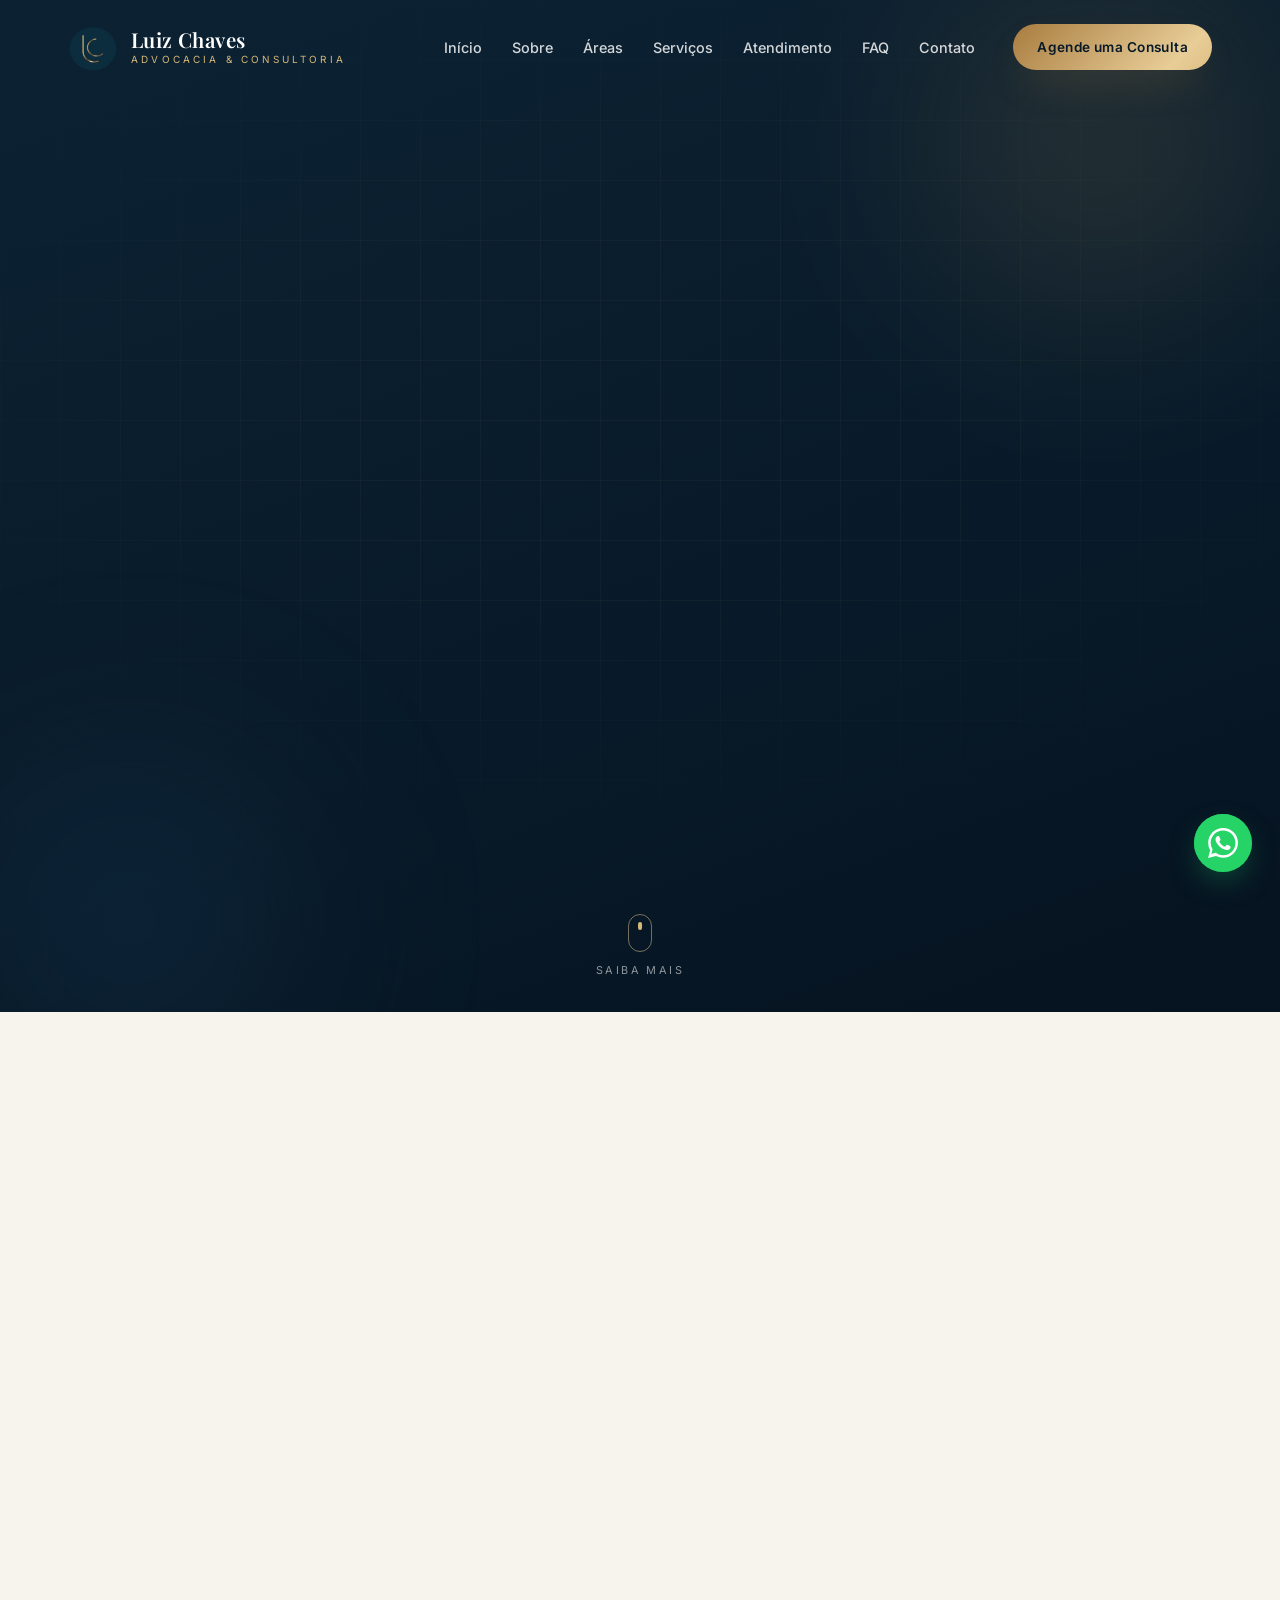
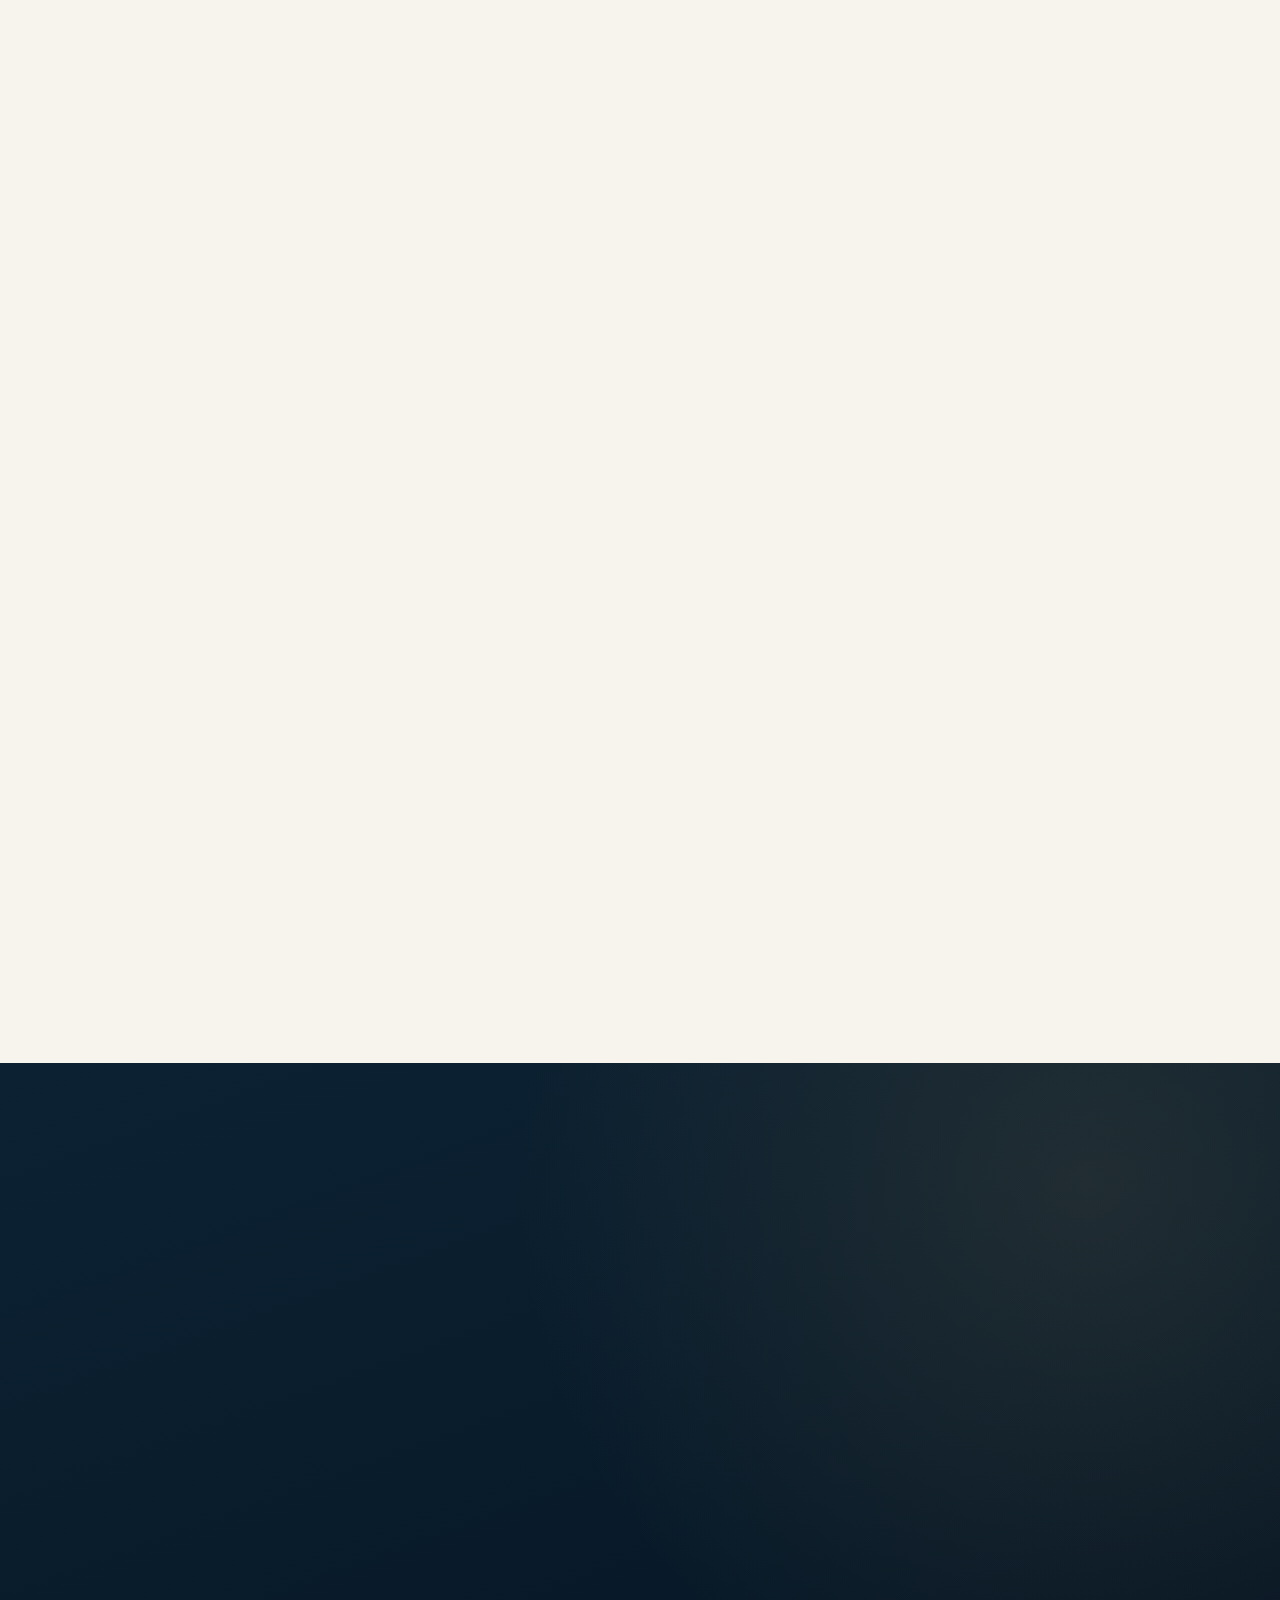
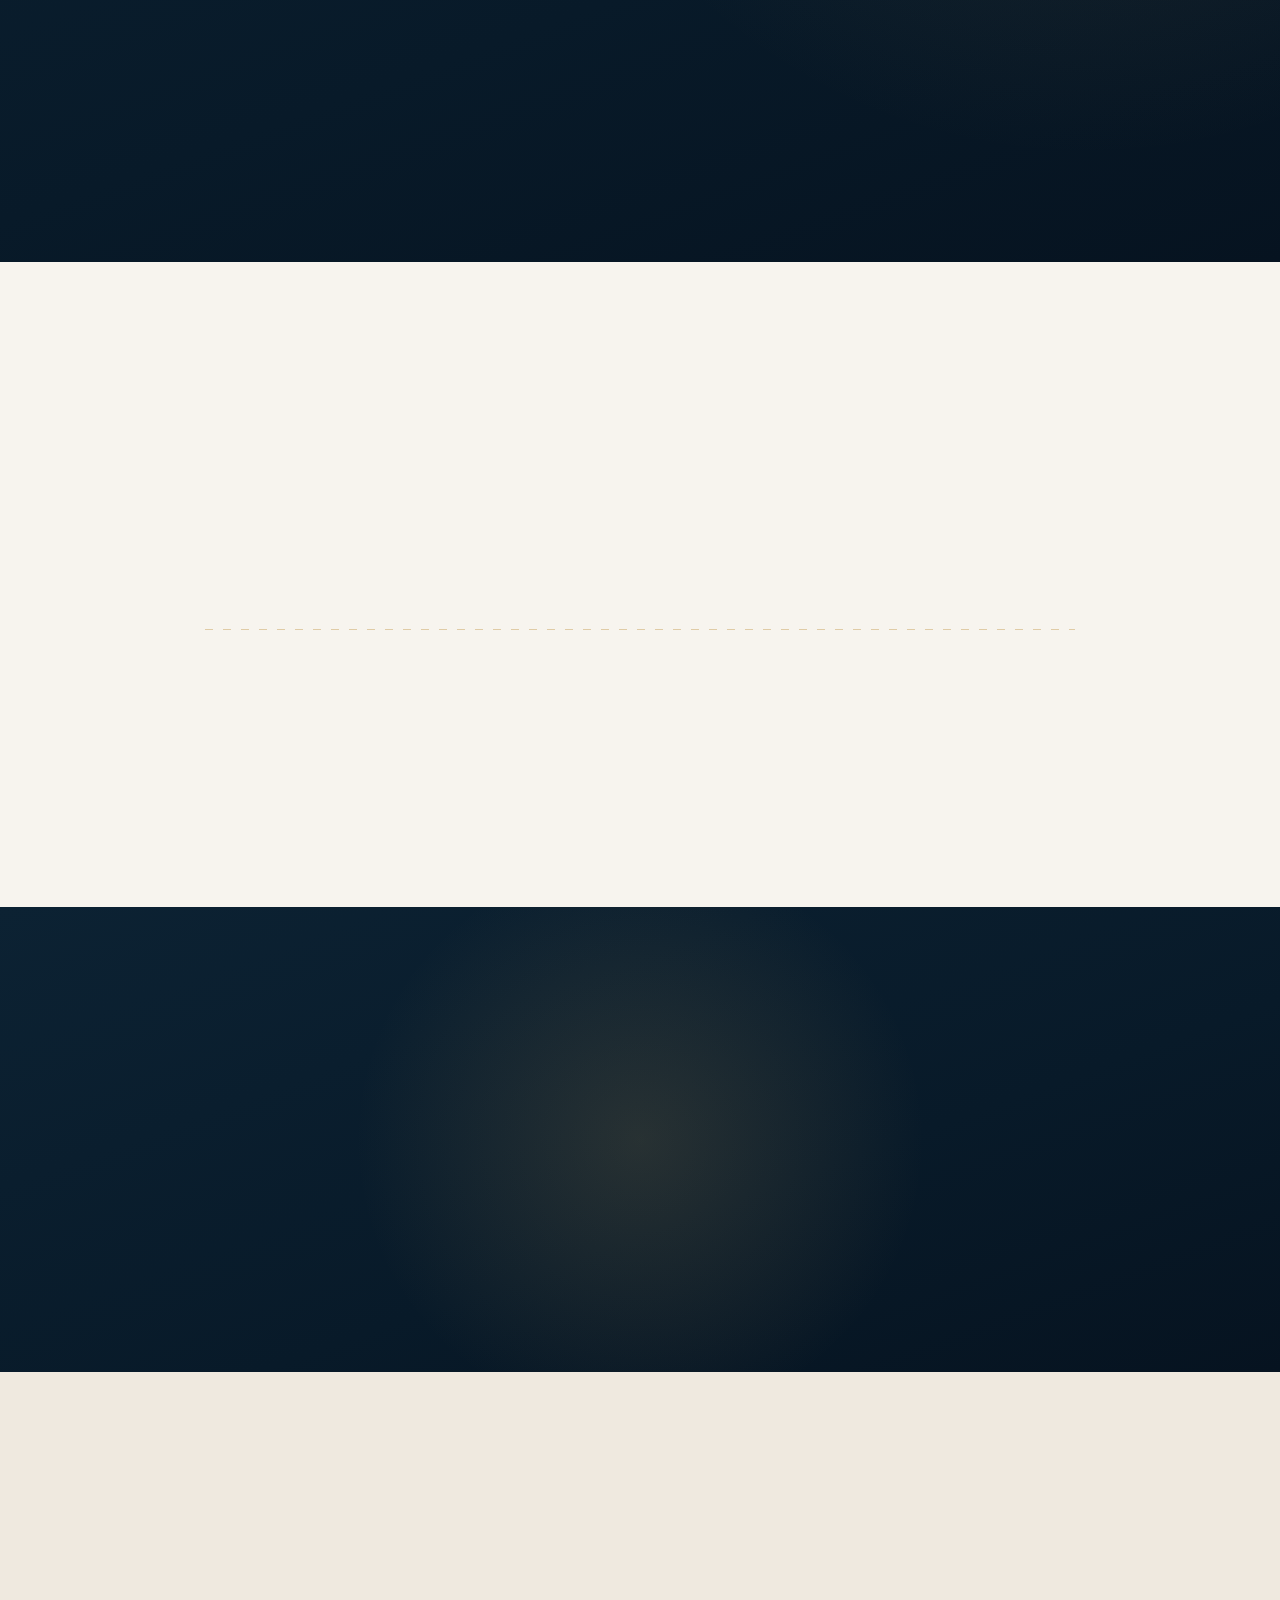
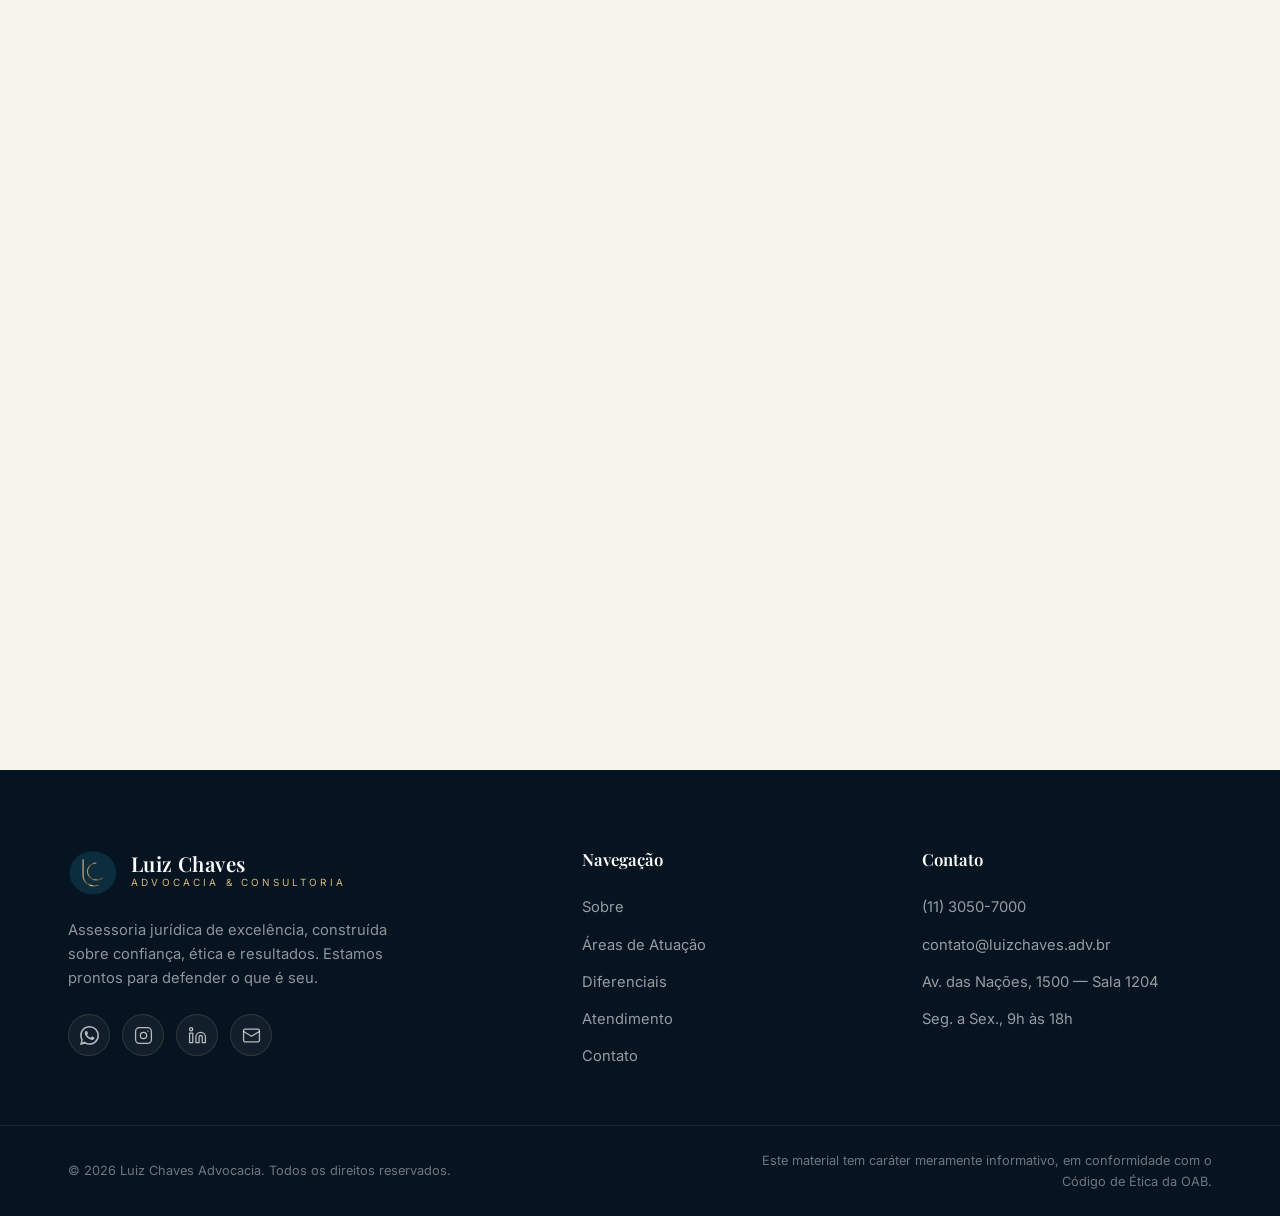
==== commit 85247999: "Add files via upload" ====
--- a/index.html
+++ b/index.html
@@ -48,8 +48,9 @@
                     <li><a href="#inicio" class="nav__link">Início</a></li>
                     <li><a href="#sobre" class="nav__link">Sobre</a></li>
                     <li><a href="#areas" class="nav__link">Áreas</a></li>
-                    <li><a href="#diferenciais" class="nav__link">Diferenciais</a></li>
+                    <li><a href="#servicos" class="nav__link">Serviços</a></li>
                     <li><a href="#processo" class="nav__link">Atendimento</a></li>
+                    <li><a href="#faq" class="nav__link">FAQ</a></li>
                     <li><a href="#contato" class="nav__link">Contato</a></li>
                 </ul>
                 <a href="#contato" class="btn btn--gold nav__cta">Agende uma Consulta</a>
@@ -105,6 +106,21 @@
                         <span class="trust-label">Clientes satisfeitos</span>
                     </div>
                 </div>
+
+                <ul class="hero__badges reveal" data-reveal data-reveal-delay="5">
+                    <li>
+                        <svg viewBox="0 0 24 24" fill="none" stroke="currentColor" stroke-width="1.6" stroke-linecap="round" stroke-linejoin="round" aria-hidden="true"><path d="M9 12l2 2 4-4M12 3l8 4v5c0 5-3.5 8-8 9-4.5-1-8-4-8-9V7l8-4z"/></svg>
+                        Inscrição OAB ativa
+                    </li>
+                    <li>
+                        <svg viewBox="0 0 24 24" fill="none" stroke="currentColor" stroke-width="1.6" stroke-linecap="round" stroke-linejoin="round" aria-hidden="true"><rect x="3" y="4" width="18" height="16" rx="2"/><path d="M3 10h18M8 2v4M16 2v4"/></svg>
+                        Atendimento online e presencial
+                    </li>
+                    <li>
+                        <svg viewBox="0 0 24 24" fill="none" stroke="currentColor" stroke-width="1.6" stroke-linecap="round" stroke-linejoin="round" aria-hidden="true"><path d="M12 1l9 4v6c0 5.25-3.75 9.75-9 11-5.25-1.25-9-5.75-9-11V5l9-4z"/></svg>
+                        Sigilo profissional garantido
+                    </li>
+                </ul>
             </div>
 
             <a href="#sobre" class="hero__scroll" aria-label="Rolar para a próxima seção">
@@ -225,6 +241,93 @@
             </div>
         </section>
 
+        <!-- ===== SERVIÇOS / PLANOS ===== -->
+        <section class="section servicos" id="servicos">
+            <div class="container">
+                <div class="section__head">
+                    <p class="section__eyebrow reveal" data-reveal><span class="eyebrow-line"></span> Como podemos ajudar</p>
+                    <h2 class="section__title reveal" data-reveal data-reveal-delay="1">
+                        Formatos de atendimento sob medida para você
+                    </h2>
+                    <p class="section__lead section__lead--center reveal" data-reveal data-reveal-delay="2">
+                        Escolha a modalidade que melhor se encaixa na sua necessidade. Em todas elas,
+                        você conta com o mesmo cuidado, transparência e dedicação.
+                    </p>
+                </div>
+
+                <div class="servicos__grid">
+                    <!-- Plano 1 -->
+                    <article class="servico-card reveal" data-reveal>
+                        <div class="servico-card__head">
+                            <span class="servico-card__ico" aria-hidden="true">
+                                <svg viewBox="0 0 24 24" fill="none" stroke="currentColor" stroke-width="1.4" stroke-linecap="round" stroke-linejoin="round"><path d="M21 15a2 2 0 0 1-2 2H7l-4 4V5a2 2 0 0 1 2-2h14a2 2 0 0 1 2 2z"/></svg>
+                            </span>
+                            <h3 class="servico-card__title">Consulta Jurídica</h3>
+                            <p class="servico-card__desc">Análise inicial do seu caso, com orientação clara sobre direitos, riscos e os próximos passos.</p>
+                        </div>
+                        <ul class="servico-card__list">
+                            <li><span class="check check--sm" aria-hidden="true"></span> Avaliação individual da sua situação</li>
+                            <li><span class="check check--sm" aria-hidden="true"></span> Esclarecimento de dúvidas jurídicas</li>
+                            <li><span class="check check--sm" aria-hidden="true"></span> Recomendação de estratégia</li>
+                            <li><span class="check check--sm" aria-hidden="true"></span> Online ou presencial</li>
+                        </ul>
+                        <div class="servico-card__foot">
+                            <span class="servico-card__price">Sob agendamento</span>
+                            <a href="#contato" class="btn btn--ghost-dark btn--block">Agendar consulta</a>
+                        </div>
+                    </article>
+
+                    <!-- Plano 2 (destaque) -->
+                    <article class="servico-card servico-card--featured reveal" data-reveal data-reveal-delay="1">
+                        <span class="servico-card__tag">Mais procurado</span>
+                        <div class="servico-card__head">
+                            <span class="servico-card__ico" aria-hidden="true">
+                                <svg viewBox="0 0 24 24" fill="none" stroke="currentColor" stroke-width="1.4" stroke-linecap="round" stroke-linejoin="round"><path d="M22 11.08V12a10 10 0 1 1-5.93-9.14"/><path d="m9 11 3 3L22 4"/></svg>
+                            </span>
+                            <h3 class="servico-card__title">Assessoria Mensal</h3>
+                            <p class="servico-card__desc">Acompanhamento jurídico contínuo para empresas e famílias que precisam de suporte constante.</p>
+                        </div>
+                        <ul class="servico-card__list">
+                            <li><span class="check check--sm" aria-hidden="true"></span> Consultas ilimitadas no período</li>
+                            <li><span class="check check--sm" aria-hidden="true"></span> Análise e revisão de contratos</li>
+                            <li><span class="check check--sm" aria-hidden="true"></span> Pareceres e orientações preventivas</li>
+                            <li><span class="check check--sm" aria-hidden="true"></span> Atendimento prioritário</li>
+                        </ul>
+                        <div class="servico-card__foot">
+                            <span class="servico-card__price">Planos personalizados</span>
+                            <a href="#contato" class="btn btn--gold btn--block">Quero saber mais</a>
+                        </div>
+                    </article>
+
+                    <!-- Plano 3 -->
+                    <article class="servico-card reveal" data-reveal data-reveal-delay="2">
+                        <div class="servico-card__head">
+                            <span class="servico-card__ico" aria-hidden="true">
+                                <svg viewBox="0 0 24 24" fill="none" stroke="currentColor" stroke-width="1.4" stroke-linecap="round" stroke-linejoin="round"><path d="M3 6h18M3 12h18M3 18h12"/><path d="M17 16l3 3 4-5" transform="translate(-2 -1)"/></svg>
+                            </span>
+                            <h3 class="servico-card__title">Atuação em Processos</h3>
+                            <p class="servico-card__desc">Representação completa em ações judiciais e administrativas, do início até a decisão final.</p>
+                        </div>
+                        <ul class="servico-card__list">
+                            <li><span class="check check--sm" aria-hidden="true"></span> Elaboração de toda a documentação</li>
+                            <li><span class="check check--sm" aria-hidden="true"></span> Acompanhamento de prazos e audiências</li>
+                            <li><span class="check check--sm" aria-hidden="true"></span> Atualizações periódicas do andamento</li>
+                            <li><span class="check check--sm" aria-hidden="true"></span> Defesa estratégica dos seus interesses</li>
+                        </ul>
+                        <div class="servico-card__foot">
+                            <span class="servico-card__price">Honorários sob consulta</span>
+                            <a href="#contato" class="btn btn--ghost-dark btn--block">Falar com o advogado</a>
+                        </div>
+                    </article>
+                </div>
+
+                <p class="servicos__note reveal" data-reveal>
+                    <svg viewBox="0 0 24 24" fill="none" stroke="currentColor" stroke-width="1.6" stroke-linecap="round" stroke-linejoin="round" aria-hidden="true"><circle cx="12" cy="12" r="10"/><path d="M12 16v-4M12 8h.01"/></svg>
+                    Os honorários são definidos de forma transparente em cada caso, conforme a tabela da OAB e a complexidade da demanda.
+                </p>
+            </div>
+        </section>
+
         <!-- ===== DIFERENCIAIS ===== -->
         <section class="section diferenciais" id="diferenciais">
             <div class="diferenciais__bg" aria-hidden="true"></div>
@@ -305,6 +408,30 @@
                         <h3 class="step__title">Acompanhamento</h3>
                         <p class="step__text">Conduzimos seu caso com dedicação, mantendo você informado em cada etapa.</p>
                     </article>
+                </div>
+            </div>
+        </section>
+
+        <!-- ===== FAIXA CTA ===== -->
+        <section class="cta-band" aria-label="Agende sua consulta">
+            <div class="cta-band__bg" aria-hidden="true">
+                <span class="cta-band__glow"></span>
+            </div>
+            <div class="container cta-band__inner">
+                <div class="cta-band__text reveal" data-reveal>
+                    <p class="cta-band__eyebrow"><span class="eyebrow-line"></span> Não deixe para depois</p>
+                    <h2 class="cta-band__title">Cada dia conta quando o assunto é o seu direito</h2>
+                    <p class="cta-band__lead">
+                        Agende uma conversa inicial e descubra, sem compromisso, as melhores
+                        alternativas para o seu caso.
+                    </p>
+                </div>
+                <div class="cta-band__actions reveal" data-reveal data-reveal-delay="1">
+                    <a href="#contato" class="btn btn--gold btn--lg">Agende uma Consulta</a>
+                    <a href="https://wa.me/5511970007000?text=Ol%C3%A1%2C%20gostaria%20de%20agendar%20uma%20consulta%20jur%C3%ADdica." class="btn btn--ghost btn--lg" target="_blank" rel="noopener">
+                        <svg viewBox="0 0 24 24" fill="currentColor" aria-hidden="true" style="width:18px;height:18px"><path d="M.057 24l1.687-6.163a11.867 11.867 0 0 1-1.587-5.946C.16 5.335 5.495 0 12.05 0a11.817 11.817 0 0 1 8.413 3.488 11.824 11.824 0 0 1 3.48 8.414c-.003 6.557-5.338 11.892-11.893 11.892a11.9 11.9 0 0 1-5.688-1.448L.057 24zm6.597-3.807c1.676.995 3.276 1.591 5.392 1.592 5.448 0 9.886-4.434 9.889-9.885.002-5.462-4.415-9.89-9.881-9.892-5.452 0-9.887 4.434-9.889 9.884a9.86 9.86 0 0 0 1.51 5.26l-.999 3.648 3.978-1.215zm11.387-5.464c-.074-.124-.272-.198-.57-.347-.297-.149-1.758-.868-2.031-.967-.272-.099-.47-.149-.669.149-.198.297-.768.967-.941 1.165-.173.198-.347.223-.644.074-.297-.149-1.255-.462-2.39-1.475-.883-.788-1.48-1.761-1.653-2.059-.173-.297-.018-.458.13-.606.134-.133.297-.347.446-.521.151-.172.2-.296.3-.495.099-.198.05-.372-.025-.521-.075-.148-.669-1.612-.916-2.207-.242-.579-.487-.501-.669-.51l-.57-.01c-.198 0-.52.074-.792.372s-1.04 1.017-1.04 2.479 1.065 2.876 1.213 3.074c.149.198 2.095 3.2 5.076 4.487.709.306 1.263.489 1.694.626.712.226 1.36.194 1.872.118.571-.085 1.758-.719 2.006-1.413.247-.694.247-1.289.173-1.413z"/></svg>
+                        Chamar no WhatsApp
+                    </a>
                 </div>
             </div>
         </section>
@@ -351,6 +478,80 @@
             </div>
         </section>
 
+        <!-- ===== FAQ ===== -->
+        <section class="section faq" id="faq">
+            <div class="container faq__grid">
+                <div class="faq__intro">
+                    <p class="section__eyebrow reveal" data-reveal><span class="eyebrow-line"></span> Perguntas frequentes</p>
+                    <h2 class="section__title reveal" data-reveal data-reveal-delay="1">
+                        Tire suas dúvidas antes de começar
+                    </h2>
+                    <p class="section__lead reveal" data-reveal data-reveal-delay="2">
+                        Reunimos as perguntas que mais ouvimos. Não encontrou a sua?
+                        Fale conosco — teremos prazer em ajudar.
+                    </p>
+                    <a href="#contato" class="btn btn--gold reveal" data-reveal data-reveal-delay="3">Ainda tenho dúvidas</a>
+                </div>
+
+                <div class="faq__list reveal" data-reveal data-reveal-delay="1">
+                    <details class="faq-item">
+                        <summary class="faq-item__q">
+                            Como funciona a primeira consulta?
+                            <span class="faq-item__icon" aria-hidden="true"></span>
+                        </summary>
+                        <div class="faq-item__a">
+                            <p>Na primeira conversa, você relata a sua situação e nós ouvimos com atenção e total sigilo. Em seguida, explicamos seus direitos, os caminhos possíveis e como podemos ajudar — tudo em linguagem clara, sem juridiquês.</p>
+                        </div>
+                    </details>
+                    <details class="faq-item">
+                        <summary class="faq-item__q">
+                            Vocês atendem de forma online?
+                            <span class="faq-item__icon" aria-hidden="true"></span>
+                        </summary>
+                        <div class="faq-item__a">
+                            <p>Sim. Oferecemos atendimento presencial no escritório e também por videochamada, e-mail e WhatsApp, garantindo comodidade e a mesma qualidade onde quer que você esteja.</p>
+                        </div>
+                    </details>
+                    <details class="faq-item">
+                        <summary class="faq-item__q">
+                            Como são definidos os honorários?
+                            <span class="faq-item__icon" aria-hidden="true"></span>
+                        </summary>
+                        <div class="faq-item__a">
+                            <p>Os valores são acordados de forma transparente antes de qualquer atuação, sempre respeitando a tabela da OAB e a complexidade do caso. Você saberá exatamente o que será cobrado, sem surpresas.</p>
+                        </div>
+                    </details>
+                    <details class="faq-item">
+                        <summary class="faq-item__q">
+                            Em quanto tempo recebo um retorno?
+                            <span class="faq-item__icon" aria-hidden="true"></span>
+                        </summary>
+                        <div class="faq-item__a">
+                            <p>Buscamos responder todo contato em até 24 horas úteis. Para clientes com assessoria contínua, o atendimento é prioritário e ainda mais ágil.</p>
+                        </div>
+                    </details>
+                    <details class="faq-item">
+                        <summary class="faq-item__q">
+                            Meus dados e informações ficam protegidos?
+                            <span class="faq-item__icon" aria-hidden="true"></span>
+                        </summary>
+                        <div class="faq-item__a">
+                            <p>Absolutamente. O sigilo profissional é um dever do advogado e um compromisso do nosso escritório. Tudo o que você compartilha é tratado com a mais estrita confidencialidade.</p>
+                        </div>
+                    </details>
+                    <details class="faq-item">
+                        <summary class="faq-item__q">
+                            Preciso ir ao escritório para começar?
+                            <span class="faq-item__icon" aria-hidden="true"></span>
+                        </summary>
+                        <div class="faq-item__a">
+                            <p>Não é obrigatório. Todo o processo pode ser iniciado e conduzido a distância, com documentos enviados digitalmente. As reuniões presenciais ficam a seu critério.</p>
+                        </div>
+                    </details>
+                </div>
+            </div>
+        </section>
+
         <!-- ===== CTA / CONTATO ===== -->
         <section class="section contato" id="contato">
             <div class="container contato__grid">
@@ -390,6 +591,15 @@
                             <span><small>Horário</small><strong>Seg. a Sex., das 9h às 18h</strong></span>
                         </li>
                     </ul>
+
+                    <div class="contato__map reveal" data-reveal data-reveal-delay="3">
+                        <iframe
+                            title="Localização do escritório Luiz Chaves Advocacia"
+                            src="https://maps.google.com/maps?q=Avenida%20Paulista%2C%20S%C3%A3o%20Paulo&z=15&output=embed"
+                            loading="lazy"
+                            referrerpolicy="no-referrer-when-downgrade"
+                            allowfullscreen></iframe>
+                    </div>
                 </div>
 
                 <div class="contato__form-wrap reveal" data-reveal data-reveal-delay="2">
@@ -432,9 +642,12 @@
                                 <textarea name="mensagem" class="field__input field__textarea" rows="4" placeholder="Conte-nos brevemente sobre o seu caso" required></textarea>
                             </label>
                         </div>
-                        <button type="submit" class="btn btn--gold btn--block">Enviar mensagem</button>
-                        <p class="form__note">Ao enviar, você concorda em ser contatado sobre a sua solicitação. Suas informações são confidenciais.</p>
-                        <p class="form__success" id="formSuccess" role="status">Mensagem enviada com sucesso! Em breve entraremos em contato.</p>
+                        <button type="submit" class="btn btn--gold btn--block">
+                            <svg viewBox="0 0 24 24" fill="currentColor" aria-hidden="true" style="width:18px;height:18px"><path d="M.057 24l1.687-6.163a11.867 11.867 0 0 1-1.587-5.946C.16 5.335 5.495 0 12.05 0a11.817 11.817 0 0 1 8.413 3.488 11.824 11.824 0 0 1 3.48 8.414c-.003 6.557-5.338 11.892-11.893 11.892a11.9 11.9 0 0 1-5.688-1.448L.057 24zm6.597-3.807c1.676.995 3.276 1.591 5.392 1.592 5.448 0 9.886-4.434 9.889-9.885.002-5.462-4.415-9.89-9.881-9.892-5.452 0-9.887 4.434-9.889 9.884a9.86 9.86 0 0 0 1.51 5.26l-.999 3.648 3.978-1.215zm11.387-5.464c-.074-.124-.272-.198-.57-.347-.297-.149-1.758-.868-2.031-.967-.272-.099-.47-.149-.669.149-.198.297-.768.967-.941 1.165-.173.198-.347.223-.644.074-.297-.149-1.255-.462-2.39-1.475-.883-.788-1.48-1.761-1.653-2.059-.173-.297-.018-.458.13-.606.134-.133.297-.347.446-.521.151-.172.2-.296.3-.495.099-.198.05-.372-.025-.521-.075-.148-.669-1.612-.916-2.207-.242-.579-.487-.501-.669-.51l-.57-.01c-.198 0-.52.074-.792.372s-1.04 1.017-1.04 2.479 1.065 2.876 1.213 3.074c.149.198 2.095 3.2 5.076 4.487.709.306 1.263.489 1.694.626.712.226 1.36.194 1.872.118.571-.085 1.758-.719 2.006-1.413.247-.694.247-1.289.173-1.413z"/></svg>
+                            Enviar pelo WhatsApp
+                        </button>
+                        <p class="form__note">Ao enviar, abriremos o WhatsApp com a sua mensagem já preenchida. Suas informações são tratadas com total confidencialidade.</p>
+                        <p class="form__success" id="formSuccess" role="status">Tudo certo! Estamos abrindo o WhatsApp para concluir o seu envio.</p>
                     </form>
                 </div>
             </div>
@@ -456,6 +669,28 @@
                     Assessoria jurídica de excelência, construída sobre confiança, ética
                     e resultados. Estamos prontos para defender o que é seu.
                 </p>
+                <ul class="footer__social" aria-label="Redes sociais">
+                    <li>
+                        <a href="https://wa.me/5511970007000" target="_blank" rel="noopener" aria-label="WhatsApp">
+                            <svg viewBox="0 0 24 24" fill="currentColor" aria-hidden="true"><path d="M.057 24l1.687-6.163a11.867 11.867 0 0 1-1.587-5.946C.16 5.335 5.495 0 12.05 0a11.817 11.817 0 0 1 8.413 3.488 11.824 11.824 0 0 1 3.48 8.414c-.003 6.557-5.338 11.892-11.893 11.892a11.9 11.9 0 0 1-5.688-1.448L.057 24zm6.597-3.807c1.676.995 3.276 1.591 5.392 1.592 5.448 0 9.886-4.434 9.889-9.885.002-5.462-4.415-9.89-9.881-9.892-5.452 0-9.887 4.434-9.889 9.884a9.86 9.86 0 0 0 1.51 5.26l-.999 3.648 3.978-1.215zm11.387-5.464c-.074-.124-.272-.198-.57-.347-.297-.149-1.758-.868-2.031-.967-.272-.099-.47-.149-.669.149-.198.297-.768.967-.941 1.165-.173.198-.347.223-.644.074-.297-.149-1.255-.462-2.39-1.475-.883-.788-1.48-1.761-1.653-2.059-.173-.297-.018-.458.13-.606.134-.133.297-.347.446-.521.151-.172.2-.296.3-.495.099-.198.05-.372-.025-.521-.075-.148-.669-1.612-.916-2.207-.242-.579-.487-.501-.669-.51l-.57-.01c-.198 0-.52.074-.792.372s-1.04 1.017-1.04 2.479 1.065 2.876 1.213 3.074c.149.198 2.095 3.2 5.076 4.487.709.306 1.263.489 1.694.626.712.226 1.36.194 1.872.118.571-.085 1.758-.719 2.006-1.413.247-.694.247-1.289.173-1.413z"/></svg>
+                        </a>
+                    </li>
+                    <li>
+                        <a href="https://instagram.com" target="_blank" rel="noopener" aria-label="Instagram">
+                            <svg viewBox="0 0 24 24" fill="none" stroke="currentColor" stroke-width="1.6" stroke-linecap="round" stroke-linejoin="round" aria-hidden="true"><rect x="2" y="2" width="20" height="20" rx="5"/><circle cx="12" cy="12" r="4"/><path d="M17.5 6.5h.01"/></svg>
+                        </a>
+                    </li>
+                    <li>
+                        <a href="https://linkedin.com" target="_blank" rel="noopener" aria-label="LinkedIn">
+                            <svg viewBox="0 0 24 24" fill="none" stroke="currentColor" stroke-width="1.6" stroke-linecap="round" stroke-linejoin="round" aria-hidden="true"><path d="M16 8a6 6 0 0 1 6 6v7h-4v-7a2 2 0 0 0-4 0v7h-4v-7a6 6 0 0 1 6-6z"/><rect x="2" y="9" width="4" height="12"/><circle cx="4" cy="4" r="2"/></svg>
+                        </a>
+                    </li>
+                    <li>
+                        <a href="mailto:contato@luizchaves.adv.br" aria-label="E-mail">
+                            <svg viewBox="0 0 24 24" fill="none" stroke="currentColor" stroke-width="1.6" stroke-linecap="round" stroke-linejoin="round" aria-hidden="true"><rect x="2" y="4" width="20" height="16" rx="2"/><path d="m22 7-10 6L2 7"/></svg>
+                        </a>
+                    </li>
+                </ul>
             </div>
 
             <nav class="footer__col" aria-label="Links institucionais">
--- a/style.css
+++ b/style.css
@@ -847,6 +847,259 @@
     to { opacity: 1; transform: translateY(0); }
 }
 
+/* ---------- HERO BADGES ---------- */
+.hero__badges {
+    display: flex;
+    flex-wrap: wrap;
+    gap: 14px 28px;
+    margin-top: 42px;
+    padding-top: 30px;
+    border-top: 1px solid rgba(232, 205, 151, 0.12);
+}
+.hero__badges li {
+    display: inline-flex;
+    align-items: center;
+    gap: 10px;
+    font-size: 0.86rem;
+    font-weight: 500;
+    color: rgba(255, 255, 255, 0.72);
+}
+.hero__badges svg { width: 20px; height: 20px; color: var(--gold-300); flex-shrink: 0; }
+
+/* ---------- BTN GHOST (claro) ---------- */
+.btn--ghost-dark {
+    color: var(--navy-900);
+    border: 1.5px solid rgba(8, 26, 41, 0.18);
+    background: transparent;
+}
+.btn--ghost-dark:hover {
+    border-color: var(--gold-400);
+    background: rgba(201, 163, 94, 0.08);
+    transform: translateY(-3px);
+}
+
+/* ---------- SERVIÇOS ---------- */
+.servicos { background: var(--paper); }
+.servicos__grid {
+    display: grid;
+    grid-template-columns: repeat(3, 1fr);
+    gap: 28px;
+    align-items: stretch;
+}
+.servico-card {
+    display: flex;
+    flex-direction: column;
+    background: var(--white);
+    border: 1px solid rgba(8, 26, 41, 0.07);
+    border-radius: var(--radius);
+    padding: 40px 32px;
+    box-shadow: var(--shadow-sm);
+    position: relative;
+    transition: transform 0.45s var(--ease), box-shadow 0.45s var(--ease), border-color 0.45s var(--ease);
+}
+.servico-card:hover {
+    transform: translateY(-8px);
+    box-shadow: var(--shadow-md);
+    border-color: rgba(201, 163, 94, 0.3);
+}
+.servico-card--featured {
+    background: var(--grad-navy);
+    border-color: rgba(232, 205, 151, 0.25);
+    box-shadow: var(--shadow-lg);
+}
+.servico-card--featured:hover { border-color: rgba(232, 205, 151, 0.5); }
+.servico-card__tag {
+    position: absolute;
+    top: -13px; left: 50%; transform: translateX(-50%);
+    background: var(--grad-gold);
+    color: var(--navy-900);
+    font-size: 0.7rem; font-weight: 700;
+    letter-spacing: 0.08em; text-transform: uppercase;
+    padding: 6px 16px; border-radius: 50px;
+    box-shadow: var(--shadow-gold);
+    white-space: nowrap;
+}
+.servico-card__ico {
+    width: 56px; height: 56px;
+    border-radius: 14px;
+    display: grid; place-items: center;
+    background: linear-gradient(145deg, var(--navy-800), var(--navy-700));
+    color: var(--gold-300);
+    margin-bottom: 22px;
+}
+.servico-card__ico svg { width: 26px; height: 26px; }
+.servico-card--featured .servico-card__ico {
+    background: rgba(232, 205, 151, 0.1);
+    border: 1px solid rgba(232, 205, 151, 0.25);
+}
+.servico-card__title {
+    font-family: var(--font-serif);
+    font-size: 1.42rem; font-weight: 600;
+    color: var(--navy-900);
+    margin-bottom: 12px;
+}
+.servico-card__desc { font-size: 0.94rem; color: var(--ink-soft); margin-bottom: 24px; }
+.servico-card__list {
+    display: grid; gap: 13px;
+    margin-bottom: 28px;
+    flex-grow: 1;
+}
+.servico-card__list li {
+    display: flex; align-items: flex-start; gap: 12px;
+    font-size: 0.92rem; color: var(--ink);
+}
+.servico-card__foot { margin-top: auto; }
+.servico-card__price {
+    display: block;
+    font-family: var(--font-serif);
+    font-size: 1.05rem; font-weight: 600;
+    color: var(--navy-900);
+    margin-bottom: 16px;
+    text-align: center;
+}
+.servico-card--featured .servico-card__title,
+.servico-card--featured .servico-card__price { color: var(--white); }
+.servico-card--featured .servico-card__desc { color: rgba(255, 255, 255, 0.72); }
+.servico-card--featured .servico-card__list li { color: rgba(255, 255, 255, 0.85); }
+
+.check--sm { width: 20px; height: 20px; }
+.check--sm::after { left: 6.5px; top: 4px; width: 5px; height: 9px; }
+
+.servicos__note {
+    display: flex; align-items: center; justify-content: center;
+    gap: 12px; flex-wrap: wrap;
+    margin-top: 46px;
+    text-align: center;
+    font-size: 0.9rem; color: var(--ink-soft);
+}
+.servicos__note svg { width: 20px; height: 20px; color: var(--gold-600); flex-shrink: 0; }
+
+/* ---------- FAIXA CTA ---------- */
+.cta-band {
+    position: relative;
+    background: var(--grad-navy);
+    color: var(--white);
+    overflow: hidden;
+    padding: 78px 0;
+}
+.cta-band__bg { position: absolute; inset: 0; pointer-events: none; }
+.cta-band__glow {
+    position: absolute;
+    width: 620px; height: 620px;
+    top: 50%; left: 50%;
+    transform: translate(-50%, -50%);
+    background: radial-gradient(circle, rgba(201, 163, 94, 0.16), transparent 65%);
+}
+.cta-band__inner {
+    position: relative; z-index: 1;
+    display: flex; align-items: center; justify-content: space-between;
+    gap: 44px; flex-wrap: wrap;
+}
+.cta-band__text { max-width: 620px; }
+.cta-band__eyebrow {
+    display: inline-flex; align-items: center; gap: 12px;
+    font-size: 0.78rem; font-weight: 600;
+    letter-spacing: 0.22em; text-transform: uppercase;
+    color: var(--gold-300); margin-bottom: 16px;
+}
+.cta-band__eyebrow .eyebrow-line { background: var(--gold-400); }
+.cta-band__title {
+    font-family: var(--font-serif);
+    font-size: clamp(1.6rem, 3.4vw, 2.4rem);
+    font-weight: 600; line-height: 1.18;
+    margin-bottom: 14px;
+}
+.cta-band__lead { color: rgba(255, 255, 255, 0.72); font-size: 1.02rem; max-width: 520px; }
+.cta-band__actions { display: flex; gap: 14px; flex-wrap: wrap; }
+
+/* ---------- FAQ ---------- */
+.faq { background: var(--paper-2); }
+.faq__grid {
+    display: grid;
+    grid-template-columns: 0.85fr 1.15fr;
+    gap: 64px;
+    align-items: start;
+}
+.faq__intro { position: sticky; top: 110px; }
+.faq__intro .btn { margin-top: 30px; }
+.faq__list { display: grid; gap: 14px; }
+.faq-item {
+    background: var(--white);
+    border: 1px solid rgba(8, 26, 41, 0.07);
+    border-radius: var(--radius-sm);
+    box-shadow: var(--shadow-sm);
+    transition: border-color 0.35s var(--ease), box-shadow 0.35s var(--ease);
+}
+.faq-item[open] {
+    border-color: rgba(201, 163, 94, 0.35);
+    box-shadow: var(--shadow-md);
+}
+.faq-item__q {
+    display: flex; align-items: center; justify-content: space-between; gap: 18px;
+    padding: 22px 26px;
+    font-family: var(--font-serif);
+    font-size: 1.1rem; font-weight: 600;
+    color: var(--navy-900);
+    cursor: pointer;
+    list-style: none;
+    transition: color 0.3s ease;
+}
+.faq-item__q::-webkit-details-marker { display: none; }
+.faq-item__q:hover { color: var(--gold-600); }
+.faq-item__icon { position: relative; flex-shrink: 0; width: 22px; height: 22px; }
+.faq-item__icon::before, .faq-item__icon::after {
+    content: ''; position: absolute; top: 50%; left: 50%;
+    background: var(--gold-500);
+    transition: transform 0.4s var(--ease);
+}
+.faq-item__icon::before { width: 14px; height: 2px; transform: translate(-50%, -50%); }
+.faq-item__icon::after { width: 2px; height: 14px; transform: translate(-50%, -50%); }
+.faq-item[open] .faq-item__icon::after { transform: translate(-50%, -50%) scaleY(0); }
+.faq-item__a { padding: 0 26px 24px; animation: faqOpen 0.45s var(--ease); }
+.faq-item__a p { color: var(--ink-soft); font-size: 0.95rem; }
+@keyframes faqOpen {
+    from { opacity: 0; transform: translateY(-8px); }
+    to { opacity: 1; transform: none; }
+}
+
+/* ---------- MAPA CONTATO ---------- */
+.contato__map {
+    margin-top: 36px;
+    border-radius: var(--radius);
+    overflow: hidden;
+    border: 1px solid rgba(8, 26, 41, 0.1);
+    box-shadow: var(--shadow-md);
+    line-height: 0;
+}
+.contato__map iframe {
+    width: 100%;
+    height: 260px;
+    border: 0;
+    display: block;
+    filter: grayscale(0.25) contrast(1.05);
+    transition: filter 0.5s var(--ease);
+}
+.contato__map:hover iframe { filter: grayscale(0) contrast(1); }
+
+/* ---------- FOOTER SOCIAL ---------- */
+.footer__social { display: flex; gap: 12px; margin-top: 24px; }
+.footer__social a {
+    width: 42px; height: 42px;
+    border-radius: 50%;
+    display: grid; place-items: center;
+    background: rgba(255, 255, 255, 0.05);
+    border: 1px solid rgba(232, 205, 151, 0.15);
+    color: rgba(255, 255, 255, 0.7);
+    transition: transform 0.35s var(--ease), background 0.35s ease, color 0.35s ease, border-color 0.35s ease;
+}
+.footer__social a:hover {
+    transform: translateY(-4px);
+    background: var(--grad-gold);
+    color: var(--navy-900);
+    border-color: transparent;
+}
+.footer__social svg { width: 19px; height: 19px; }
+
 /* =====================================================
    RESPONSIVE
    ===================================================== */
@@ -855,13 +1108,16 @@
     .sobre__grid, .diferenciais__grid { grid-template-columns: 1fr; gap: 56px; }
     .sobre__media { max-width: 440px; margin: 0 auto; width: 100%; }
     .areas__grid { grid-template-columns: repeat(2, 1fr); }
+    .servicos__grid { grid-template-columns: 1fr; max-width: 480px; margin: 0 auto; }
     .processo__steps { grid-template-columns: repeat(2, 1fr); gap: 40px 26px; }
     .processo__steps::before { display: none; }
+    .faq__grid { grid-template-columns: 1fr; gap: 40px; }
+    .faq__intro { position: static; }
     .contato__grid { grid-template-columns: 1fr; gap: 48px; }
 }
 
-@media (max-width: 768px) {
-    /* Mobile nav */
+/* Nav mobile / hambúrguer a partir de 992px (acomoda mais itens no menu) */
+@media (max-width: 992px) {
     .nav {
         position: fixed; inset: 0 0 0 auto;
         width: min(82vw, 360px);
@@ -901,7 +1157,9 @@
     .nav-backdrop.is-open { opacity: 1; visibility: visible; }
 
     body.menu-open { overflow: hidden; }
-
+}
+
+@media (max-width: 768px) {
     .hero { padding: 130px 0 90px; min-height: auto; }
     .hero__actions .btn { flex: 1 1 auto; }
     .hero__trust { gap: 18px; }
@@ -914,6 +1172,17 @@
 
     .sobre__badge { right: 14px; bottom: 14px; }
     .feature:hover { transform: none; }
+
+    .servico-card { padding: 34px 26px; }
+    .cta-band { padding: 60px 0; }
+    .cta-band__inner { text-align: center; justify-content: center; }
+    .cta-band__eyebrow { justify-content: center; }
+    .cta-band__lead { margin-left: auto; margin-right: auto; }
+    .cta-band__actions { width: 100%; }
+    .cta-band__actions .btn { flex: 1 1 auto; }
+    .faq-item__q { font-size: 1.02rem; padding: 18px 20px; }
+    .faq-item__a { padding: 0 20px 20px; }
+    .contato__map iframe { height: 220px; }
 
     .depo { padding: 40px 28px; }
     .contato__form-wrap { padding: 30px 22px; }
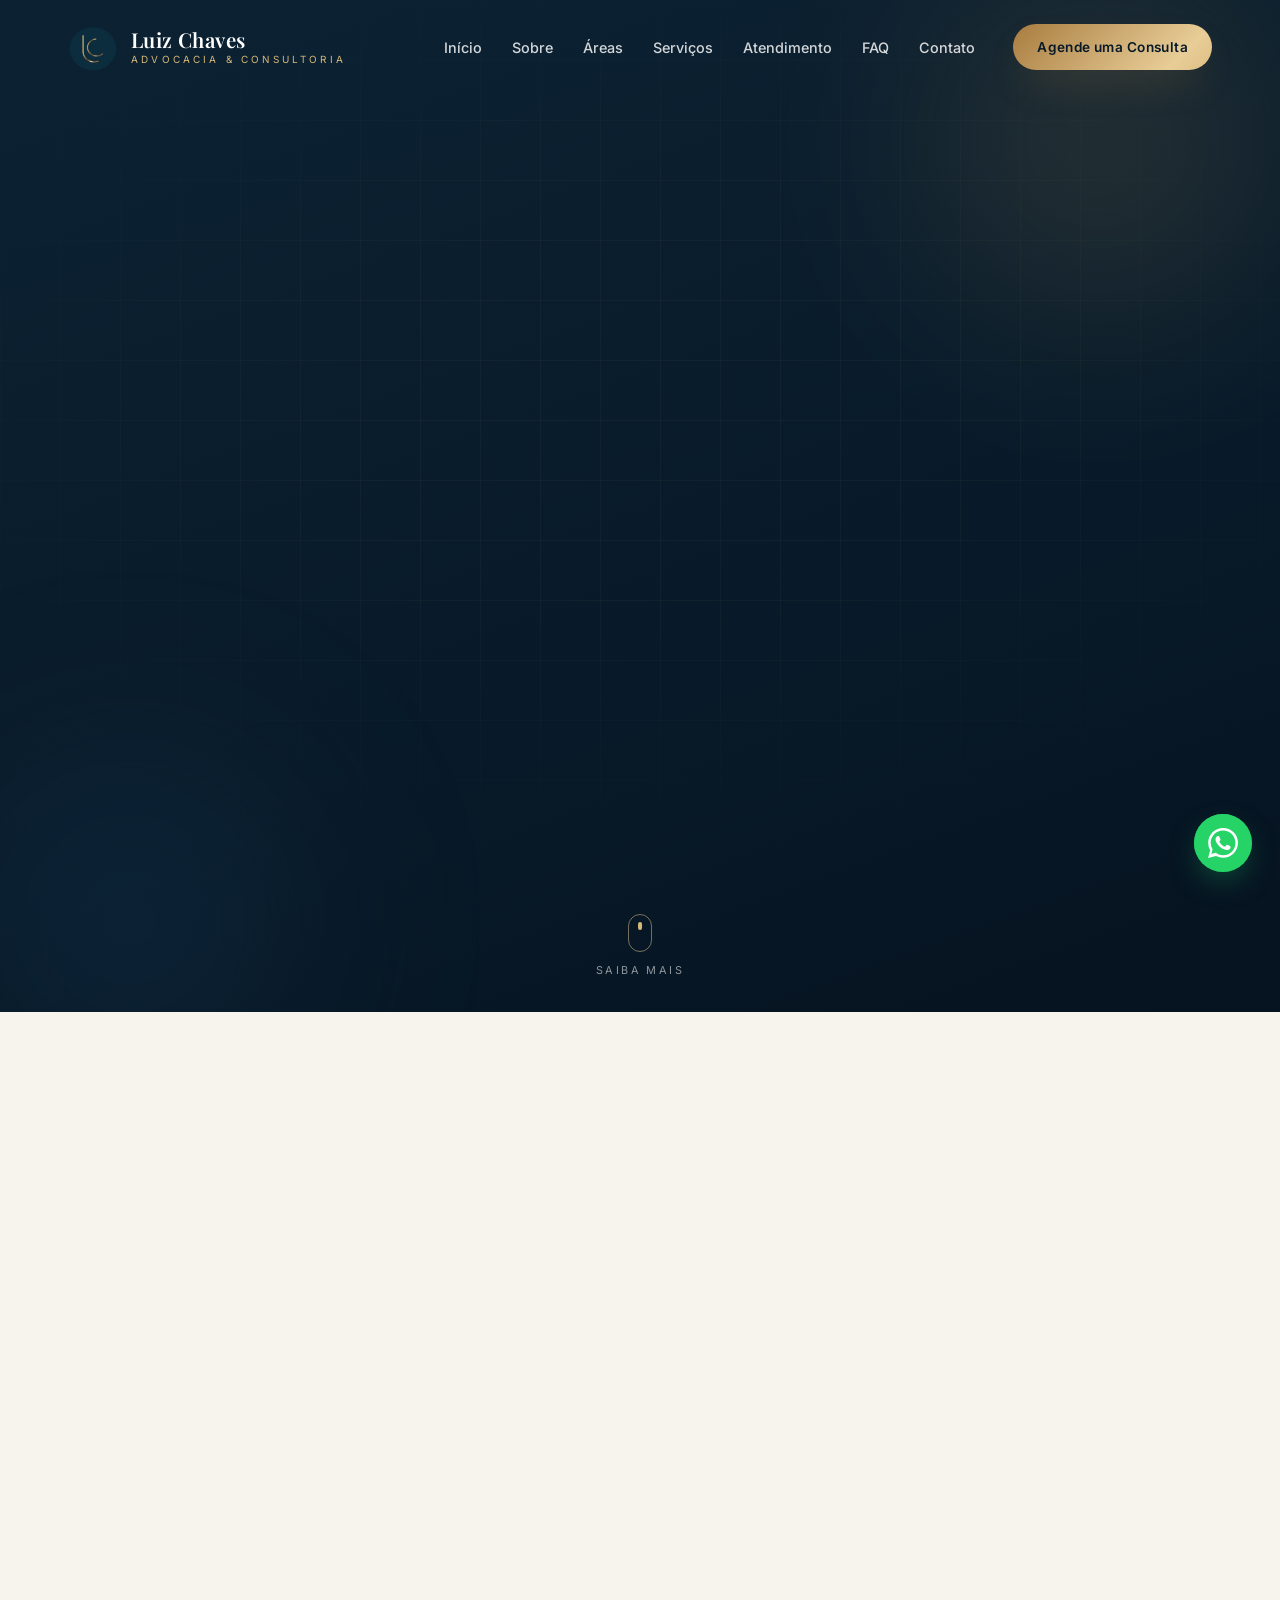
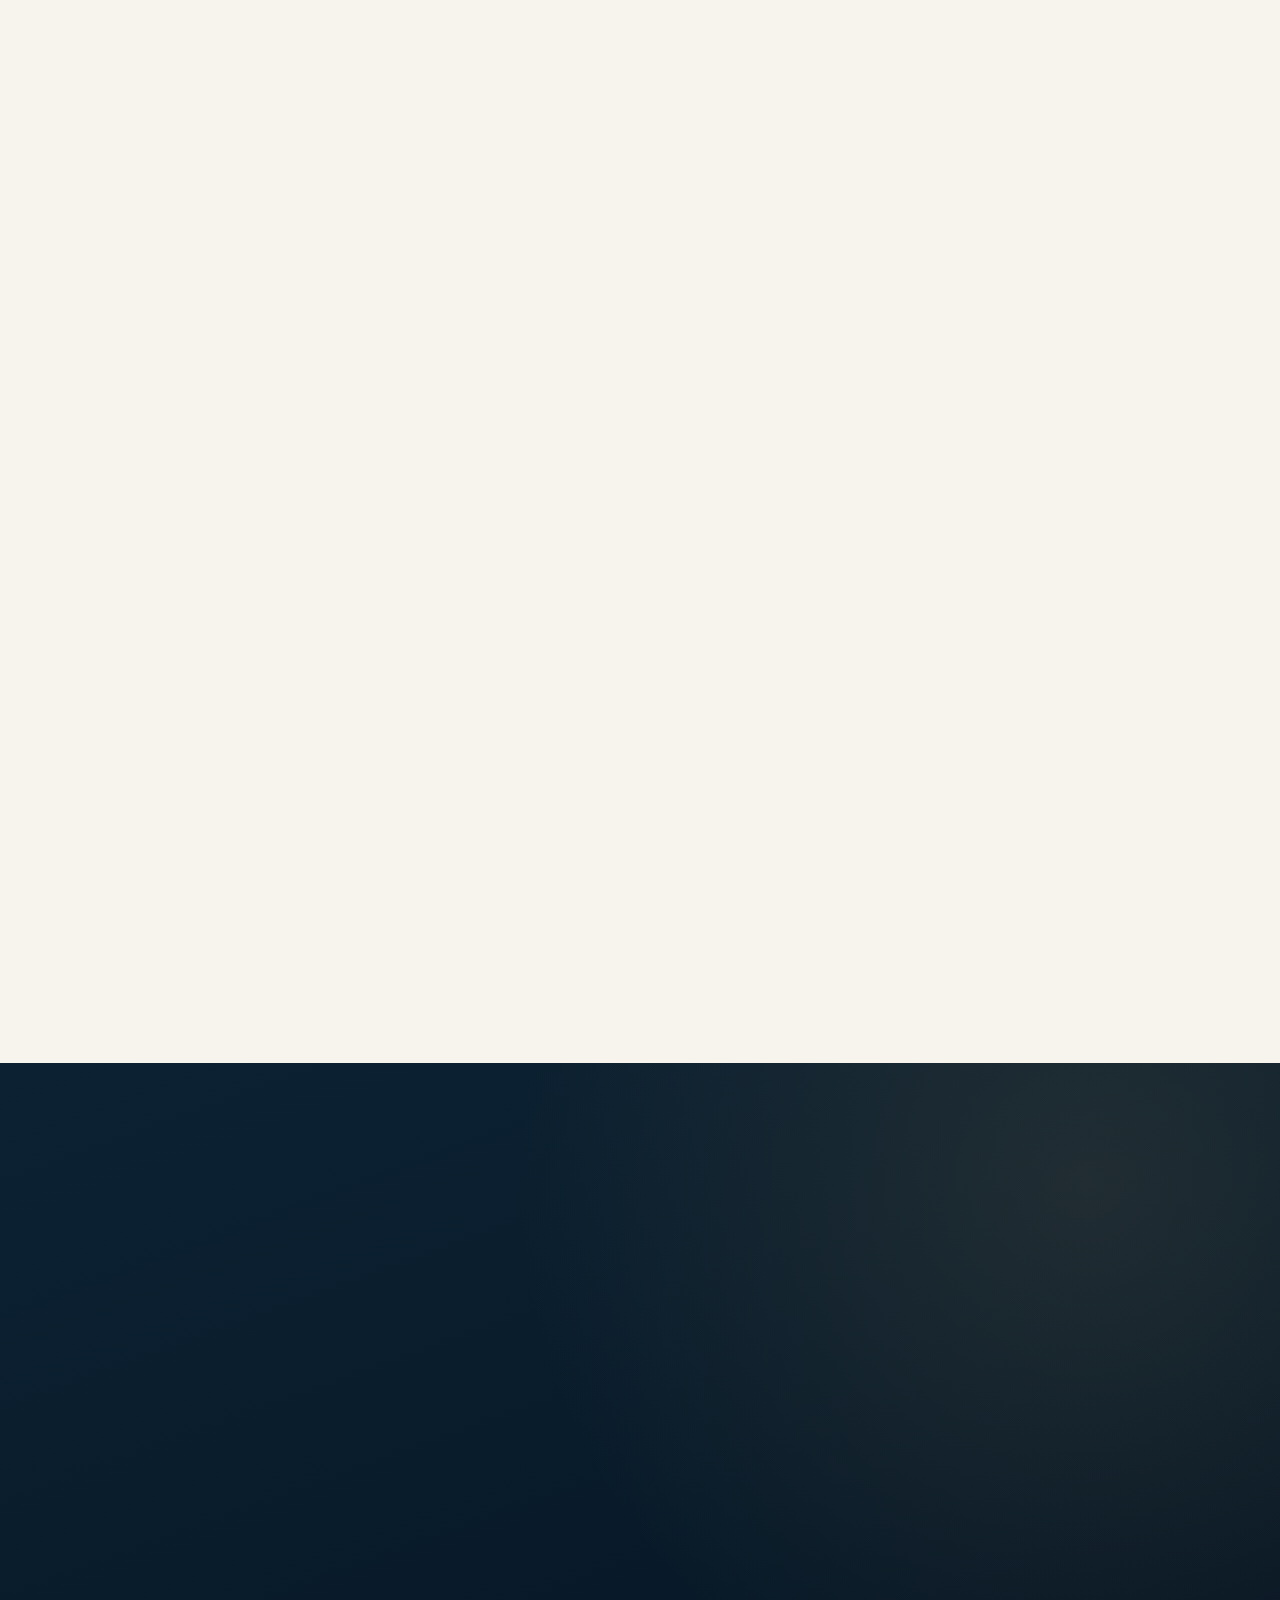
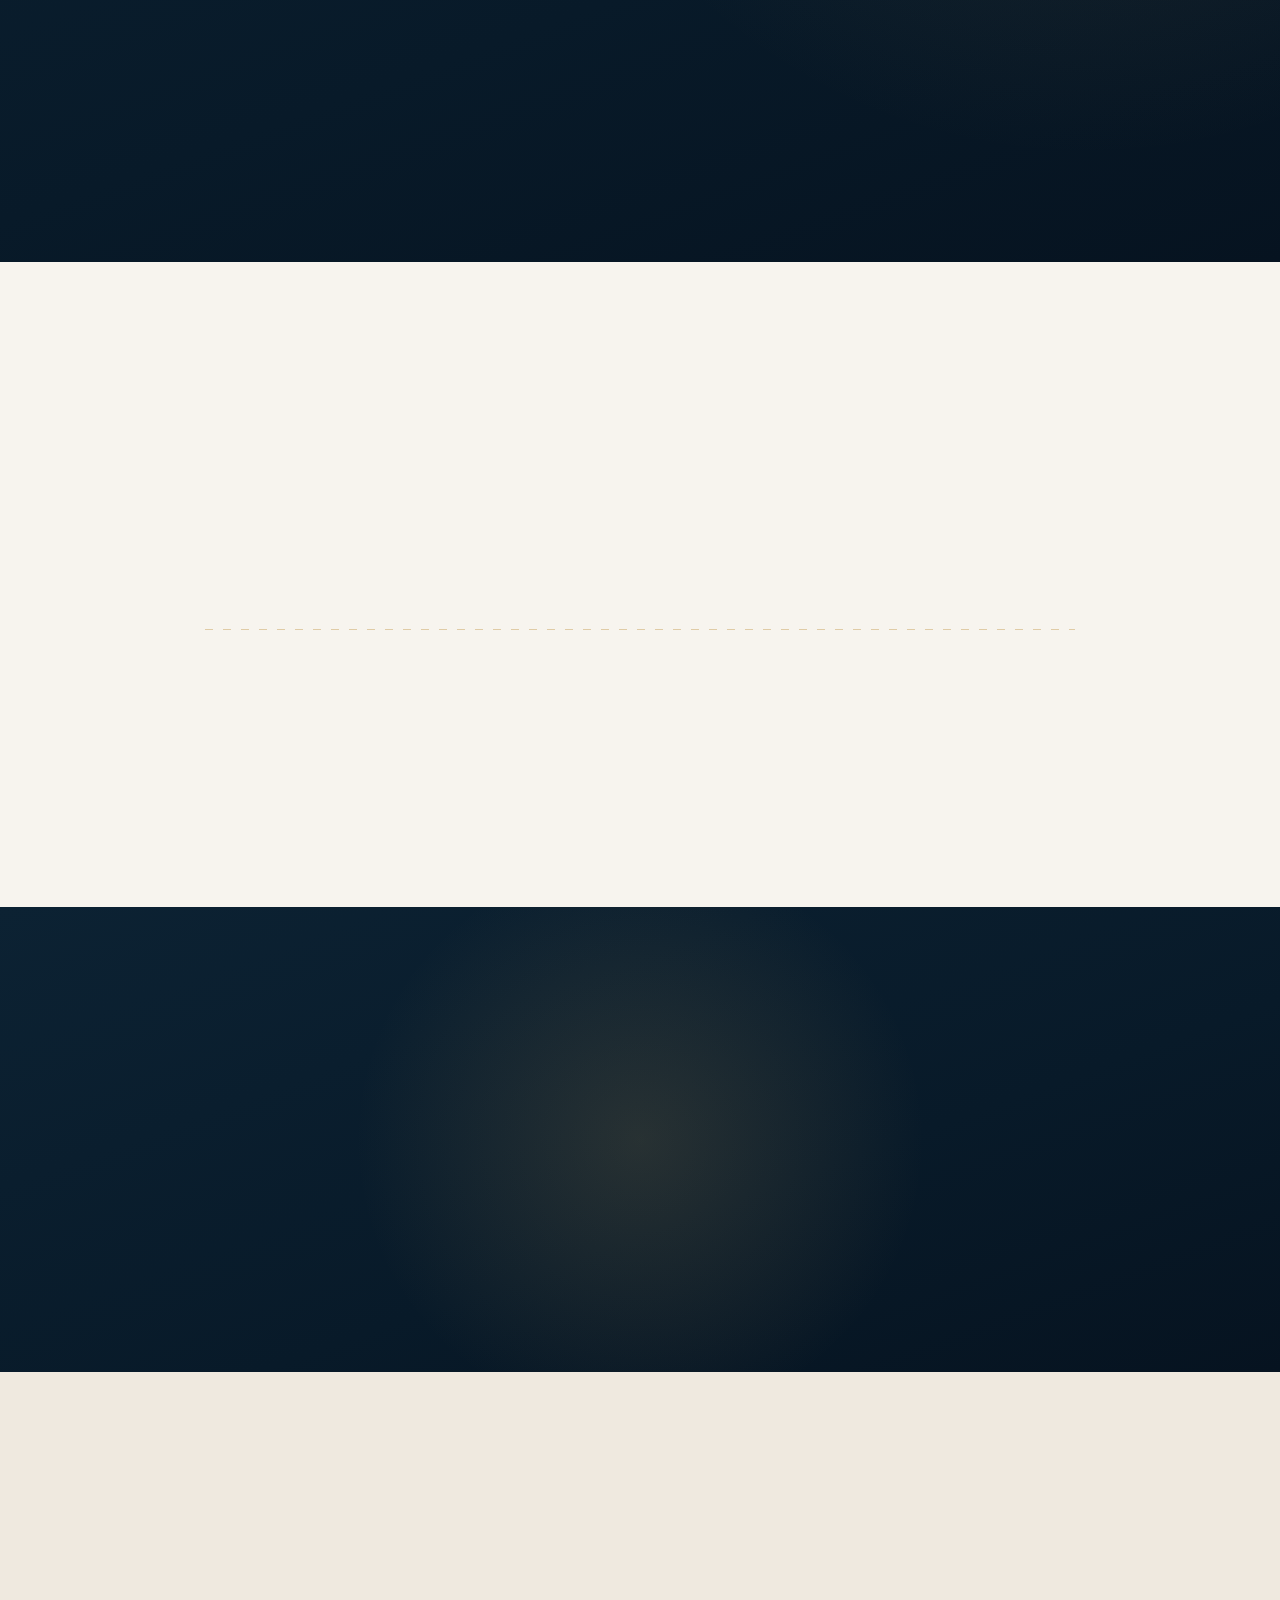
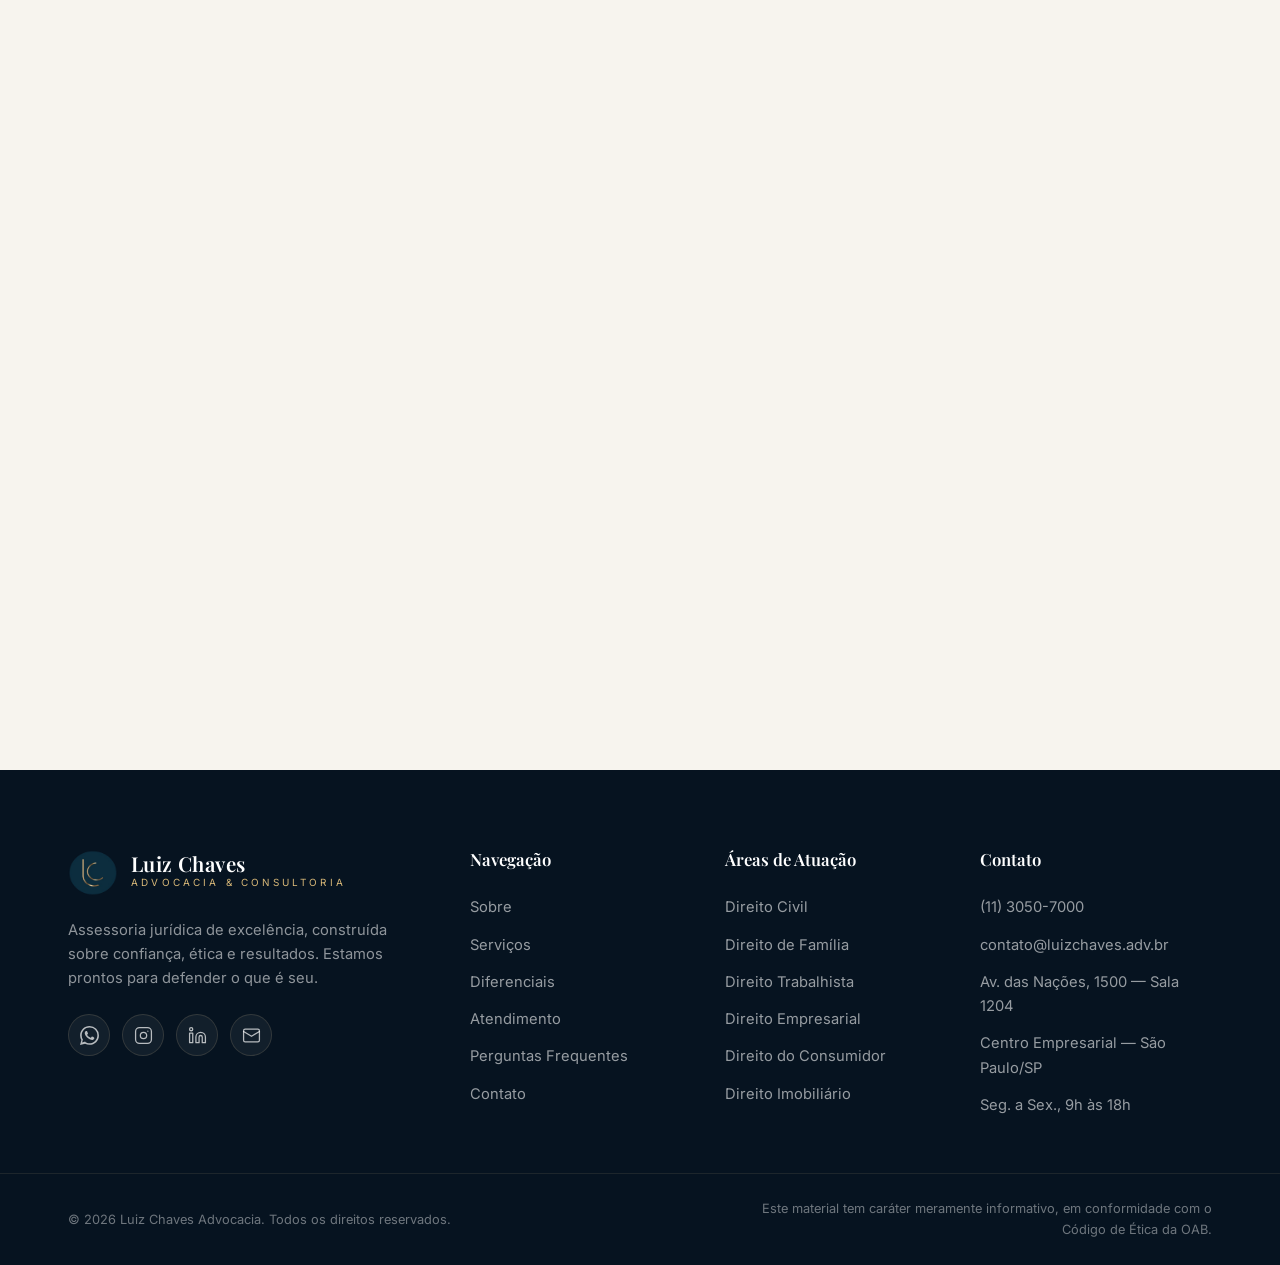
==== commit e531a314: "Add files via upload" ====
--- a/index.html
+++ b/index.html
@@ -17,7 +17,7 @@
     <link rel="preconnect" href="https://fonts.gstatic.com" crossorigin>
     <link href="https://fonts.googleapis.com/css2?family=Playfair+Display:ital,wght@0,400;0,500;0,600;0,700;0,800;1,400;1,500&family=Inter:wght@300;400;500;600;700&display=swap" rel="stylesheet">
 
-    <link rel="stylesheet" href="style.css">
+    <link rel="stylesheet" href="style.css?v=2">
 </head>
 <body>
 
@@ -109,15 +109,15 @@
 
                 <ul class="hero__badges reveal" data-reveal data-reveal-delay="5">
                     <li>
-                        <svg viewBox="0 0 24 24" fill="none" stroke="currentColor" stroke-width="1.6" stroke-linecap="round" stroke-linejoin="round" aria-hidden="true"><path d="M9 12l2 2 4-4M12 3l8 4v5c0 5-3.5 8-8 9-4.5-1-8-4-8-9V7l8-4z"/></svg>
+                        <svg width="20" height="20" viewBox="0 0 24 24" fill="none" stroke="currentColor" stroke-width="1.6" stroke-linecap="round" stroke-linejoin="round" aria-hidden="true"><path d="M9 12l2 2 4-4M12 3l8 4v5c0 5-3.5 8-8 9-4.5-1-8-4-8-9V7l8-4z"/></svg>
                         Inscrição OAB ativa
                     </li>
                     <li>
-                        <svg viewBox="0 0 24 24" fill="none" stroke="currentColor" stroke-width="1.6" stroke-linecap="round" stroke-linejoin="round" aria-hidden="true"><rect x="3" y="4" width="18" height="16" rx="2"/><path d="M3 10h18M8 2v4M16 2v4"/></svg>
+                        <svg width="20" height="20" viewBox="0 0 24 24" fill="none" stroke="currentColor" stroke-width="1.6" stroke-linecap="round" stroke-linejoin="round" aria-hidden="true"><rect x="3" y="4" width="18" height="16" rx="2"/><path d="M3 10h18M8 2v4M16 2v4"/></svg>
                         Atendimento online e presencial
                     </li>
                     <li>
-                        <svg viewBox="0 0 24 24" fill="none" stroke="currentColor" stroke-width="1.6" stroke-linecap="round" stroke-linejoin="round" aria-hidden="true"><path d="M12 1l9 4v6c0 5.25-3.75 9.75-9 11-5.25-1.25-9-5.75-9-11V5l9-4z"/></svg>
+                        <svg width="20" height="20" viewBox="0 0 24 24" fill="none" stroke="currentColor" stroke-width="1.6" stroke-linecap="round" stroke-linejoin="round" aria-hidden="true"><path d="M12 1l9 4v6c0 5.25-3.75 9.75-9 11-5.25-1.25-9-5.75-9-11V5l9-4z"/></svg>
                         Sigilo profissional garantido
                     </li>
                 </ul>
@@ -260,7 +260,7 @@
                     <article class="servico-card reveal" data-reveal>
                         <div class="servico-card__head">
                             <span class="servico-card__ico" aria-hidden="true">
-                                <svg viewBox="0 0 24 24" fill="none" stroke="currentColor" stroke-width="1.4" stroke-linecap="round" stroke-linejoin="round"><path d="M21 15a2 2 0 0 1-2 2H7l-4 4V5a2 2 0 0 1 2-2h14a2 2 0 0 1 2 2z"/></svg>
+                                <svg width="26" height="26" viewBox="0 0 24 24" fill="none" stroke="currentColor" stroke-width="1.4" stroke-linecap="round" stroke-linejoin="round"><path d="M21 15a2 2 0 0 1-2 2H7l-4 4V5a2 2 0 0 1 2-2h14a2 2 0 0 1 2 2z"/></svg>
                             </span>
                             <h3 class="servico-card__title">Consulta Jurídica</h3>
                             <p class="servico-card__desc">Análise inicial do seu caso, com orientação clara sobre direitos, riscos e os próximos passos.</p>
@@ -282,7 +282,7 @@
                         <span class="servico-card__tag">Mais procurado</span>
                         <div class="servico-card__head">
                             <span class="servico-card__ico" aria-hidden="true">
-                                <svg viewBox="0 0 24 24" fill="none" stroke="currentColor" stroke-width="1.4" stroke-linecap="round" stroke-linejoin="round"><path d="M22 11.08V12a10 10 0 1 1-5.93-9.14"/><path d="m9 11 3 3L22 4"/></svg>
+                                <svg width="26" height="26" viewBox="0 0 24 24" fill="none" stroke="currentColor" stroke-width="1.4" stroke-linecap="round" stroke-linejoin="round"><path d="M22 11.08V12a10 10 0 1 1-5.93-9.14"/><path d="m9 11 3 3L22 4"/></svg>
                             </span>
                             <h3 class="servico-card__title">Assessoria Mensal</h3>
                             <p class="servico-card__desc">Acompanhamento jurídico contínuo para empresas e famílias que precisam de suporte constante.</p>
@@ -303,7 +303,7 @@
                     <article class="servico-card reveal" data-reveal data-reveal-delay="2">
                         <div class="servico-card__head">
                             <span class="servico-card__ico" aria-hidden="true">
-                                <svg viewBox="0 0 24 24" fill="none" stroke="currentColor" stroke-width="1.4" stroke-linecap="round" stroke-linejoin="round"><path d="M3 6h18M3 12h18M3 18h12"/><path d="M17 16l3 3 4-5" transform="translate(-2 -1)"/></svg>
+                                <svg width="26" height="26" viewBox="0 0 24 24" fill="none" stroke="currentColor" stroke-width="1.4" stroke-linecap="round" stroke-linejoin="round"><path d="M3 6h18M3 12h18M3 18h12"/><path d="M17 16l3 3 4-5" transform="translate(-2 -1)"/></svg>
                             </span>
                             <h3 class="servico-card__title">Atuação em Processos</h3>
                             <p class="servico-card__desc">Representação completa em ações judiciais e administrativas, do início até a decisão final.</p>
@@ -322,7 +322,7 @@
                 </div>
 
                 <p class="servicos__note reveal" data-reveal>
-                    <svg viewBox="0 0 24 24" fill="none" stroke="currentColor" stroke-width="1.6" stroke-linecap="round" stroke-linejoin="round" aria-hidden="true"><circle cx="12" cy="12" r="10"/><path d="M12 16v-4M12 8h.01"/></svg>
+                    <svg width="20" height="20" viewBox="0 0 24 24" fill="none" stroke="currentColor" stroke-width="1.6" stroke-linecap="round" stroke-linejoin="round" aria-hidden="true"><circle cx="12" cy="12" r="10"/><path d="M12 16v-4M12 8h.01"/></svg>
                     Os honorários são definidos de forma transparente em cada caso, conforme a tabela da OAB e a complexidade da demanda.
                 </p>
             </div>
@@ -672,22 +672,22 @@
                 <ul class="footer__social" aria-label="Redes sociais">
                     <li>
                         <a href="https://wa.me/5511970007000" target="_blank" rel="noopener" aria-label="WhatsApp">
-                            <svg viewBox="0 0 24 24" fill="currentColor" aria-hidden="true"><path d="M.057 24l1.687-6.163a11.867 11.867 0 0 1-1.587-5.946C.16 5.335 5.495 0 12.05 0a11.817 11.817 0 0 1 8.413 3.488 11.824 11.824 0 0 1 3.48 8.414c-.003 6.557-5.338 11.892-11.893 11.892a11.9 11.9 0 0 1-5.688-1.448L.057 24zm6.597-3.807c1.676.995 3.276 1.591 5.392 1.592 5.448 0 9.886-4.434 9.889-9.885.002-5.462-4.415-9.89-9.881-9.892-5.452 0-9.887 4.434-9.889 9.884a9.86 9.86 0 0 0 1.51 5.26l-.999 3.648 3.978-1.215zm11.387-5.464c-.074-.124-.272-.198-.57-.347-.297-.149-1.758-.868-2.031-.967-.272-.099-.47-.149-.669.149-.198.297-.768.967-.941 1.165-.173.198-.347.223-.644.074-.297-.149-1.255-.462-2.39-1.475-.883-.788-1.48-1.761-1.653-2.059-.173-.297-.018-.458.13-.606.134-.133.297-.347.446-.521.151-.172.2-.296.3-.495.099-.198.05-.372-.025-.521-.075-.148-.669-1.612-.916-2.207-.242-.579-.487-.501-.669-.51l-.57-.01c-.198 0-.52.074-.792.372s-1.04 1.017-1.04 2.479 1.065 2.876 1.213 3.074c.149.198 2.095 3.2 5.076 4.487.709.306 1.263.489 1.694.626.712.226 1.36.194 1.872.118.571-.085 1.758-.719 2.006-1.413.247-.694.247-1.289.173-1.413z"/></svg>
+                            <svg width="19" height="19" viewBox="0 0 24 24" fill="currentColor" aria-hidden="true"><path d="M.057 24l1.687-6.163a11.867 11.867 0 0 1-1.587-5.946C.16 5.335 5.495 0 12.05 0a11.817 11.817 0 0 1 8.413 3.488 11.824 11.824 0 0 1 3.48 8.414c-.003 6.557-5.338 11.892-11.893 11.892a11.9 11.9 0 0 1-5.688-1.448L.057 24zm6.597-3.807c1.676.995 3.276 1.591 5.392 1.592 5.448 0 9.886-4.434 9.889-9.885.002-5.462-4.415-9.89-9.881-9.892-5.452 0-9.887 4.434-9.889 9.884a9.86 9.86 0 0 0 1.51 5.26l-.999 3.648 3.978-1.215zm11.387-5.464c-.074-.124-.272-.198-.57-.347-.297-.149-1.758-.868-2.031-.967-.272-.099-.47-.149-.669.149-.198.297-.768.967-.941 1.165-.173.198-.347.223-.644.074-.297-.149-1.255-.462-2.39-1.475-.883-.788-1.48-1.761-1.653-2.059-.173-.297-.018-.458.13-.606.134-.133.297-.347.446-.521.151-.172.2-.296.3-.495.099-.198.05-.372-.025-.521-.075-.148-.669-1.612-.916-2.207-.242-.579-.487-.501-.669-.51l-.57-.01c-.198 0-.52.074-.792.372s-1.04 1.017-1.04 2.479 1.065 2.876 1.213 3.074c.149.198 2.095 3.2 5.076 4.487.709.306 1.263.489 1.694.626.712.226 1.36.194 1.872.118.571-.085 1.758-.719 2.006-1.413.247-.694.247-1.289.173-1.413z"/></svg>
                         </a>
                     </li>
                     <li>
                         <a href="https://instagram.com" target="_blank" rel="noopener" aria-label="Instagram">
-                            <svg viewBox="0 0 24 24" fill="none" stroke="currentColor" stroke-width="1.6" stroke-linecap="round" stroke-linejoin="round" aria-hidden="true"><rect x="2" y="2" width="20" height="20" rx="5"/><circle cx="12" cy="12" r="4"/><path d="M17.5 6.5h.01"/></svg>
+                            <svg width="19" height="19" viewBox="0 0 24 24" fill="none" stroke="currentColor" stroke-width="1.6" stroke-linecap="round" stroke-linejoin="round" aria-hidden="true"><rect x="2" y="2" width="20" height="20" rx="5"/><circle cx="12" cy="12" r="4"/><path d="M17.5 6.5h.01"/></svg>
                         </a>
                     </li>
                     <li>
                         <a href="https://linkedin.com" target="_blank" rel="noopener" aria-label="LinkedIn">
-                            <svg viewBox="0 0 24 24" fill="none" stroke="currentColor" stroke-width="1.6" stroke-linecap="round" stroke-linejoin="round" aria-hidden="true"><path d="M16 8a6 6 0 0 1 6 6v7h-4v-7a2 2 0 0 0-4 0v7h-4v-7a6 6 0 0 1 6-6z"/><rect x="2" y="9" width="4" height="12"/><circle cx="4" cy="4" r="2"/></svg>
+                            <svg width="19" height="19" viewBox="0 0 24 24" fill="none" stroke="currentColor" stroke-width="1.6" stroke-linecap="round" stroke-linejoin="round" aria-hidden="true"><path d="M16 8a6 6 0 0 1 6 6v7h-4v-7a2 2 0 0 0-4 0v7h-4v-7a6 6 0 0 1 6-6z"/><rect x="2" y="9" width="4" height="12"/><circle cx="4" cy="4" r="2"/></svg>
                         </a>
                     </li>
                     <li>
                         <a href="mailto:contato@luizchaves.adv.br" aria-label="E-mail">
-                            <svg viewBox="0 0 24 24" fill="none" stroke="currentColor" stroke-width="1.6" stroke-linecap="round" stroke-linejoin="round" aria-hidden="true"><rect x="2" y="4" width="20" height="16" rx="2"/><path d="m22 7-10 6L2 7"/></svg>
+                            <svg width="19" height="19" viewBox="0 0 24 24" fill="none" stroke="currentColor" stroke-width="1.6" stroke-linecap="round" stroke-linejoin="round" aria-hidden="true"><rect x="2" y="4" width="20" height="16" rx="2"/><path d="m22 7-10 6L2 7"/></svg>
                         </a>
                     </li>
                 </ul>
@@ -697,10 +697,23 @@
                 <h4 class="footer__heading">Navegação</h4>
                 <ul>
                     <li><a href="#sobre">Sobre</a></li>
-                    <li><a href="#areas">Áreas de Atuação</a></li>
+                    <li><a href="#servicos">Serviços</a></li>
                     <li><a href="#diferenciais">Diferenciais</a></li>
                     <li><a href="#processo">Atendimento</a></li>
+                    <li><a href="#faq">Perguntas Frequentes</a></li>
                     <li><a href="#contato">Contato</a></li>
+                </ul>
+            </nav>
+
+            <nav class="footer__col" aria-label="Áreas de atuação">
+                <h4 class="footer__heading">Áreas de Atuação</h4>
+                <ul>
+                    <li><a href="#areas">Direito Civil</a></li>
+                    <li><a href="#areas">Direito de Família</a></li>
+                    <li><a href="#areas">Direito Trabalhista</a></li>
+                    <li><a href="#areas">Direito Empresarial</a></li>
+                    <li><a href="#areas">Direito do Consumidor</a></li>
+                    <li><a href="#areas">Direito Imobiliário</a></li>
                 </ul>
             </nav>
 
@@ -710,6 +723,7 @@
                     <li><a href="tel:+551130507000">(11) 3050-7000</a></li>
                     <li><a href="mailto:contato@luizchaves.adv.br">contato@luizchaves.adv.br</a></li>
                     <li>Av. das Nações, 1500 — Sala 1204</li>
+                    <li>Centro Empresarial — São Paulo/SP</li>
                     <li>Seg. a Sex., 9h às 18h</li>
                 </ul>
             </div>
@@ -734,6 +748,6 @@
         <svg viewBox="0 0 24 24" fill="none" stroke="currentColor" stroke-width="2" stroke-linecap="round" stroke-linejoin="round"><path d="m18 15-6-6-6 6"/></svg>
     </button>
 
-    <script src="script.js"></script>
+    <script src="script.js?v=2"></script>
 </body>
 </html>
--- a/style.css
+++ b/style.css
@@ -768,8 +768,8 @@
 .footer { background: var(--navy-950); color: rgba(255, 255, 255, 0.7); }
 .footer__inner {
     display: grid;
-    grid-template-columns: 1.6fr 1fr 1fr;
-    gap: 50px;
+    grid-template-columns: 1.7fr 1fr 1fr 1.1fr;
+    gap: 44px;
     padding: 76px 28px 56px;
 }
 .brand--footer { margin-bottom: 22px; }
@@ -1114,6 +1114,7 @@
     .faq__grid { grid-template-columns: 1fr; gap: 40px; }
     .faq__intro { position: static; }
     .contato__grid { grid-template-columns: 1fr; gap: 48px; }
+    .footer__inner { grid-template-columns: 1.4fr 1fr 1fr; }
 }
 
 /* Nav mobile / hambúrguer a partir de 992px (acomoda mais itens no menu) */
@@ -1188,7 +1189,8 @@
     .contato__form-wrap { padding: 30px 22px; }
     .form__row--2 { grid-template-columns: 1fr; }
 
-    .footer__inner { grid-template-columns: 1fr; gap: 36px; padding: 56px 28px 44px; }
+    .footer__inner { grid-template-columns: 1fr 1fr; gap: 32px 28px; padding: 56px 28px 44px; }
+    .footer__brand { grid-column: 1 / -1; }
     .footer__disclaimer { text-align: left; }
     .footer__bottom-inner { flex-direction: column; align-items: flex-start; }
 
@@ -1202,6 +1204,7 @@
     .section__title { font-size: 1.7rem; }
     .hero__actions { flex-direction: column; }
     .hero__actions .btn { width: 100%; }
+    .footer__inner { grid-template-columns: 1fr; }
 }
 
 /* ---------- REDUCED MOTION ---------- */
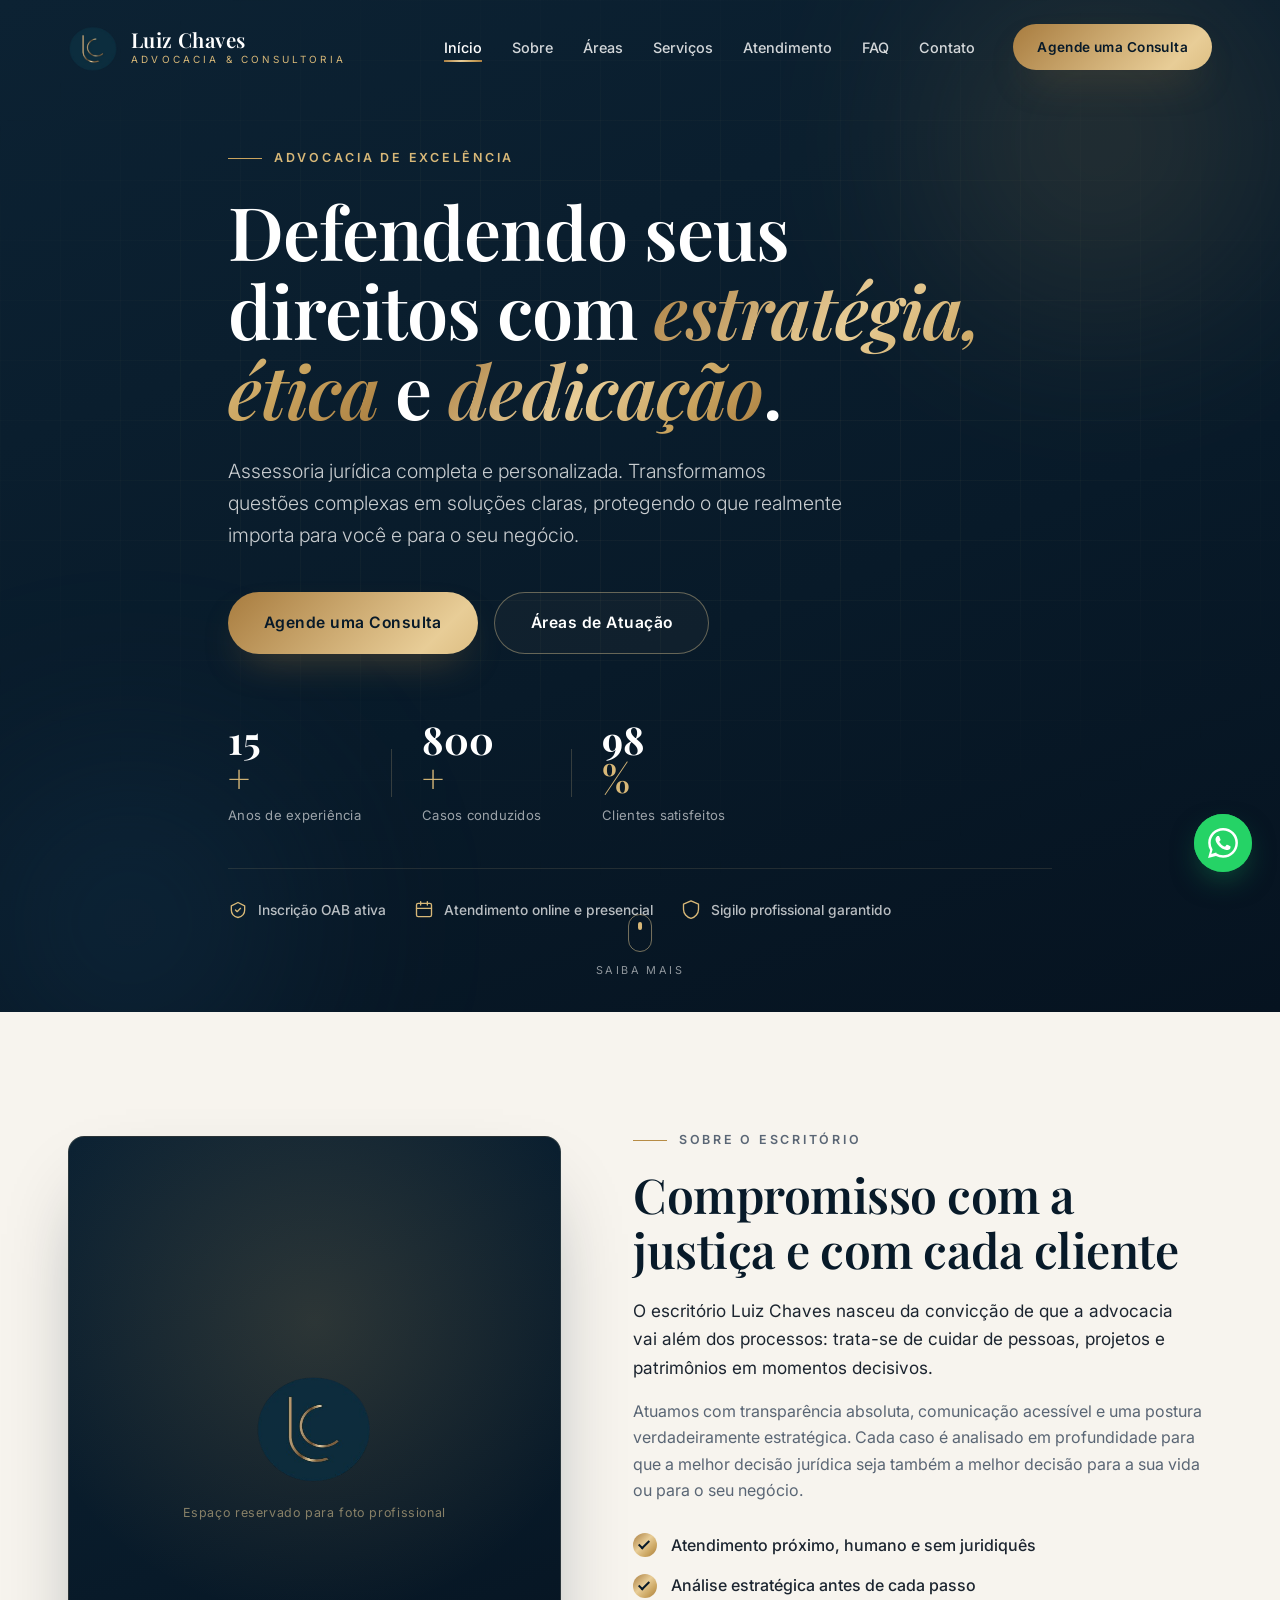
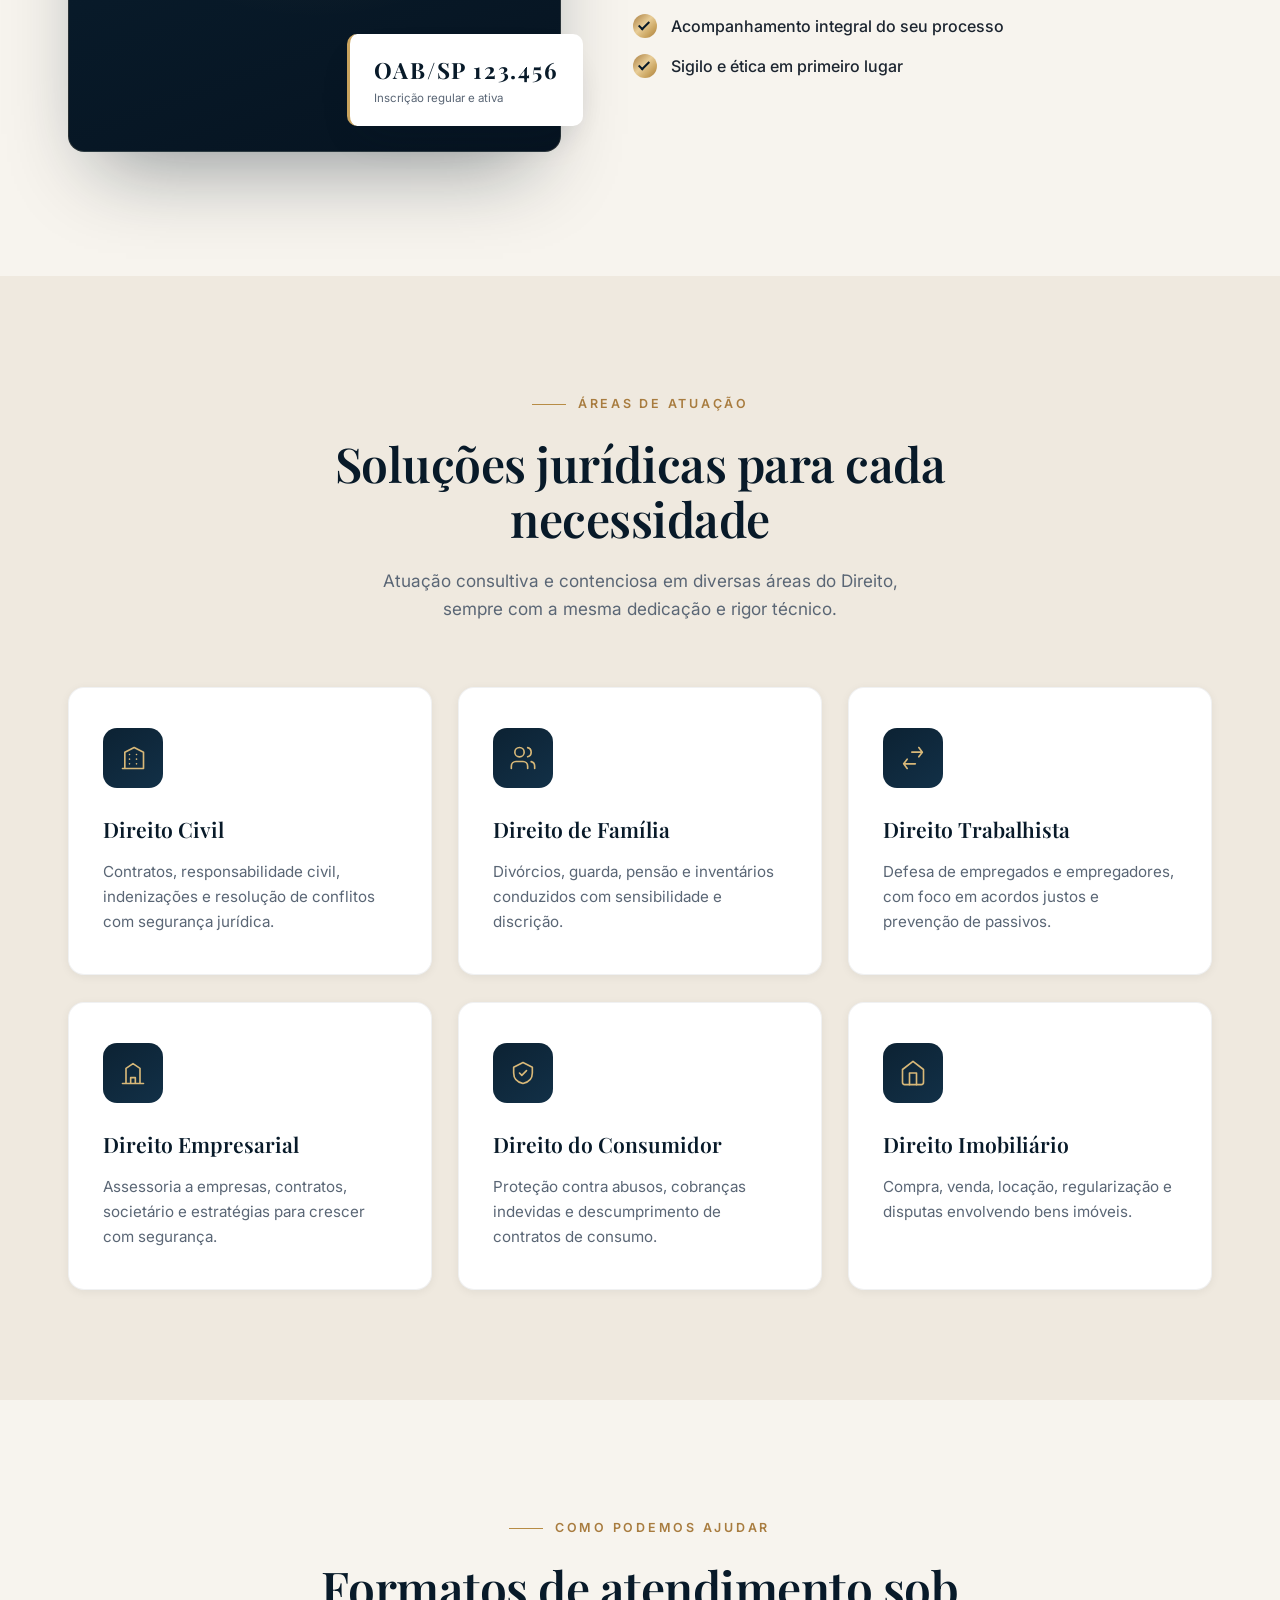
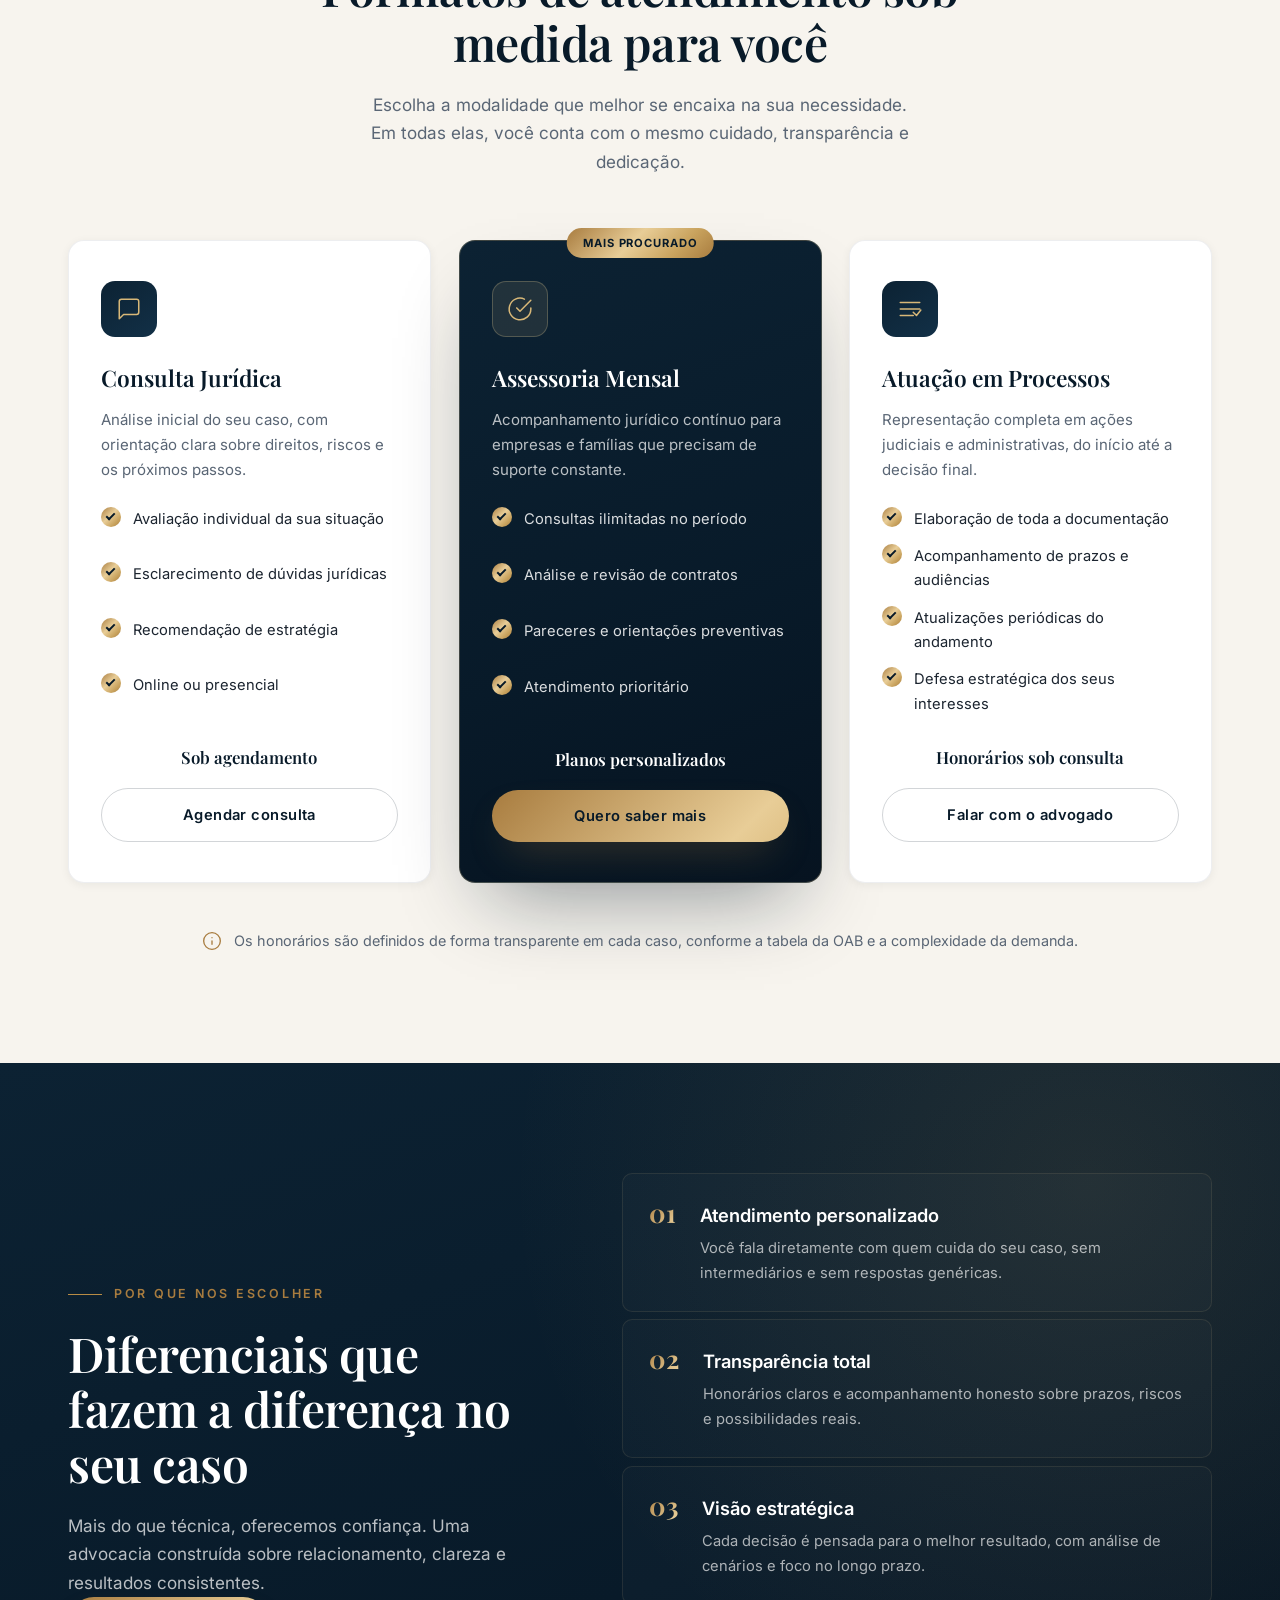
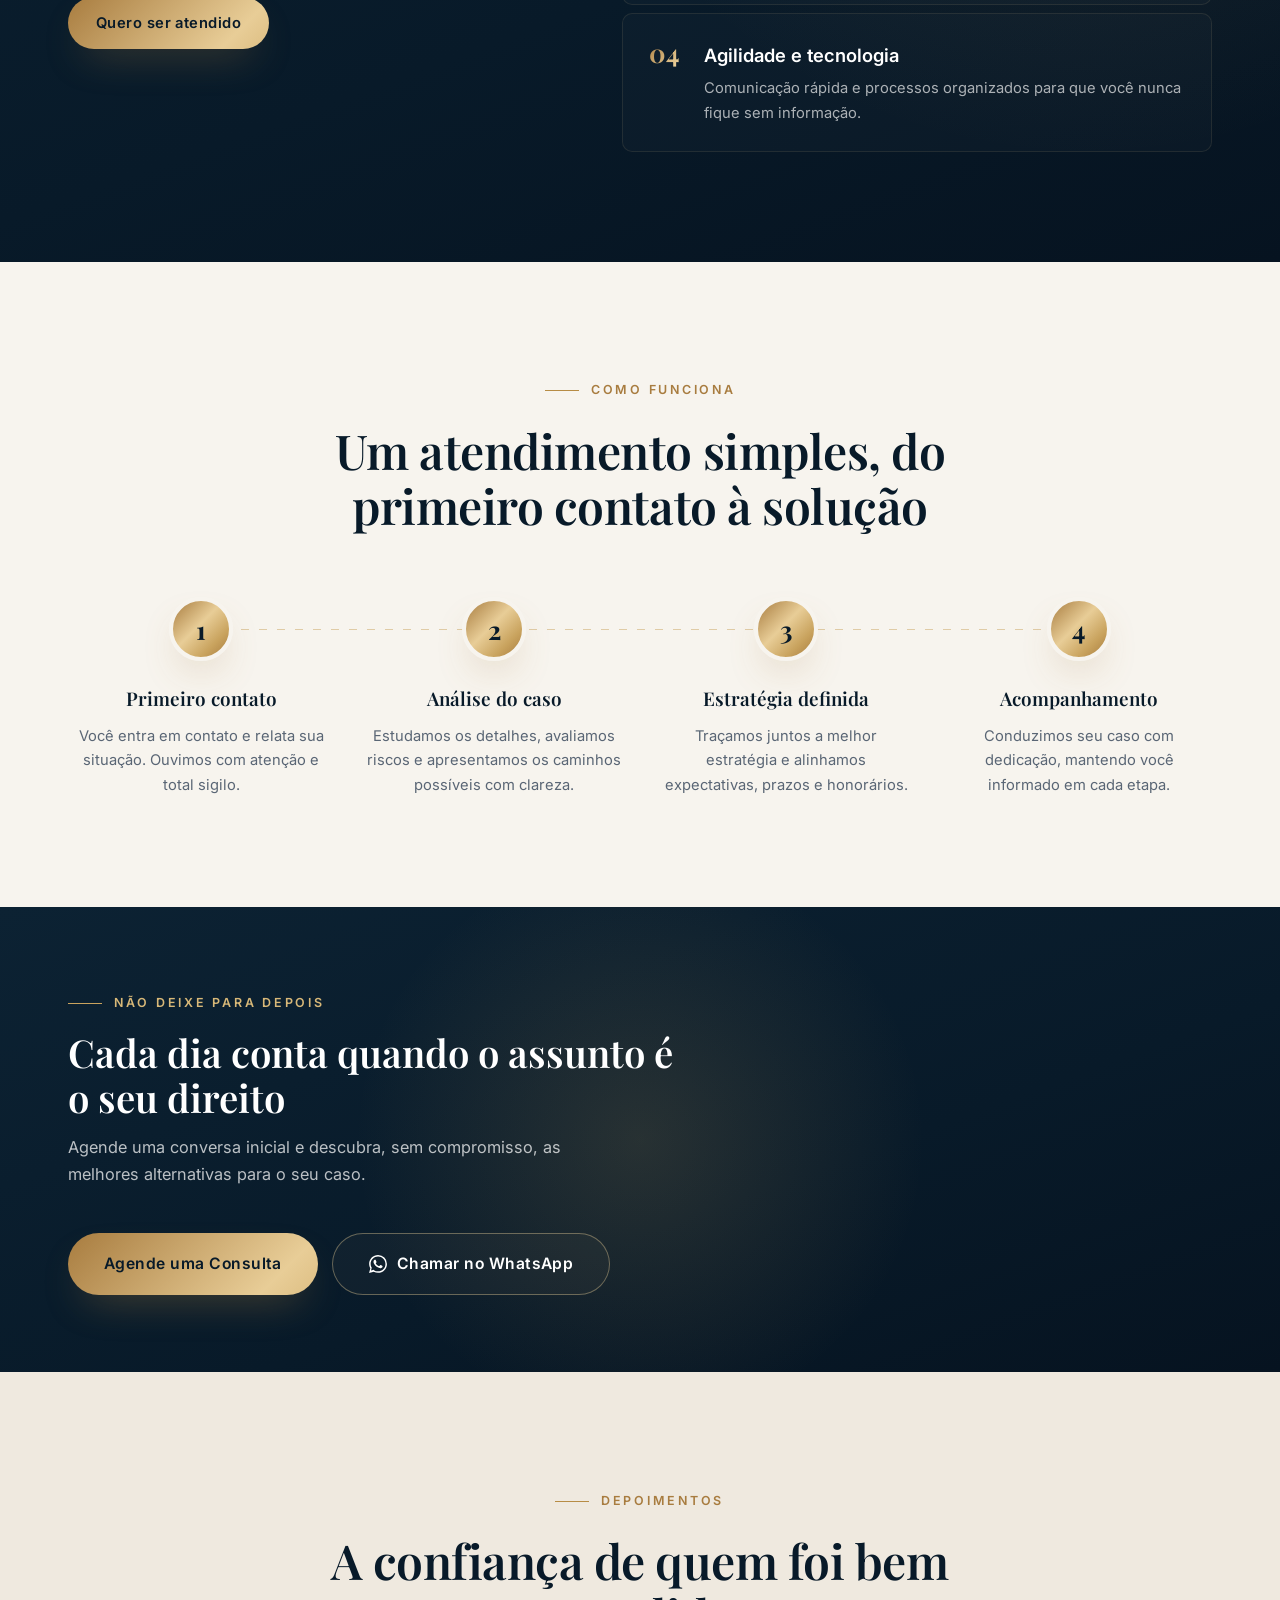
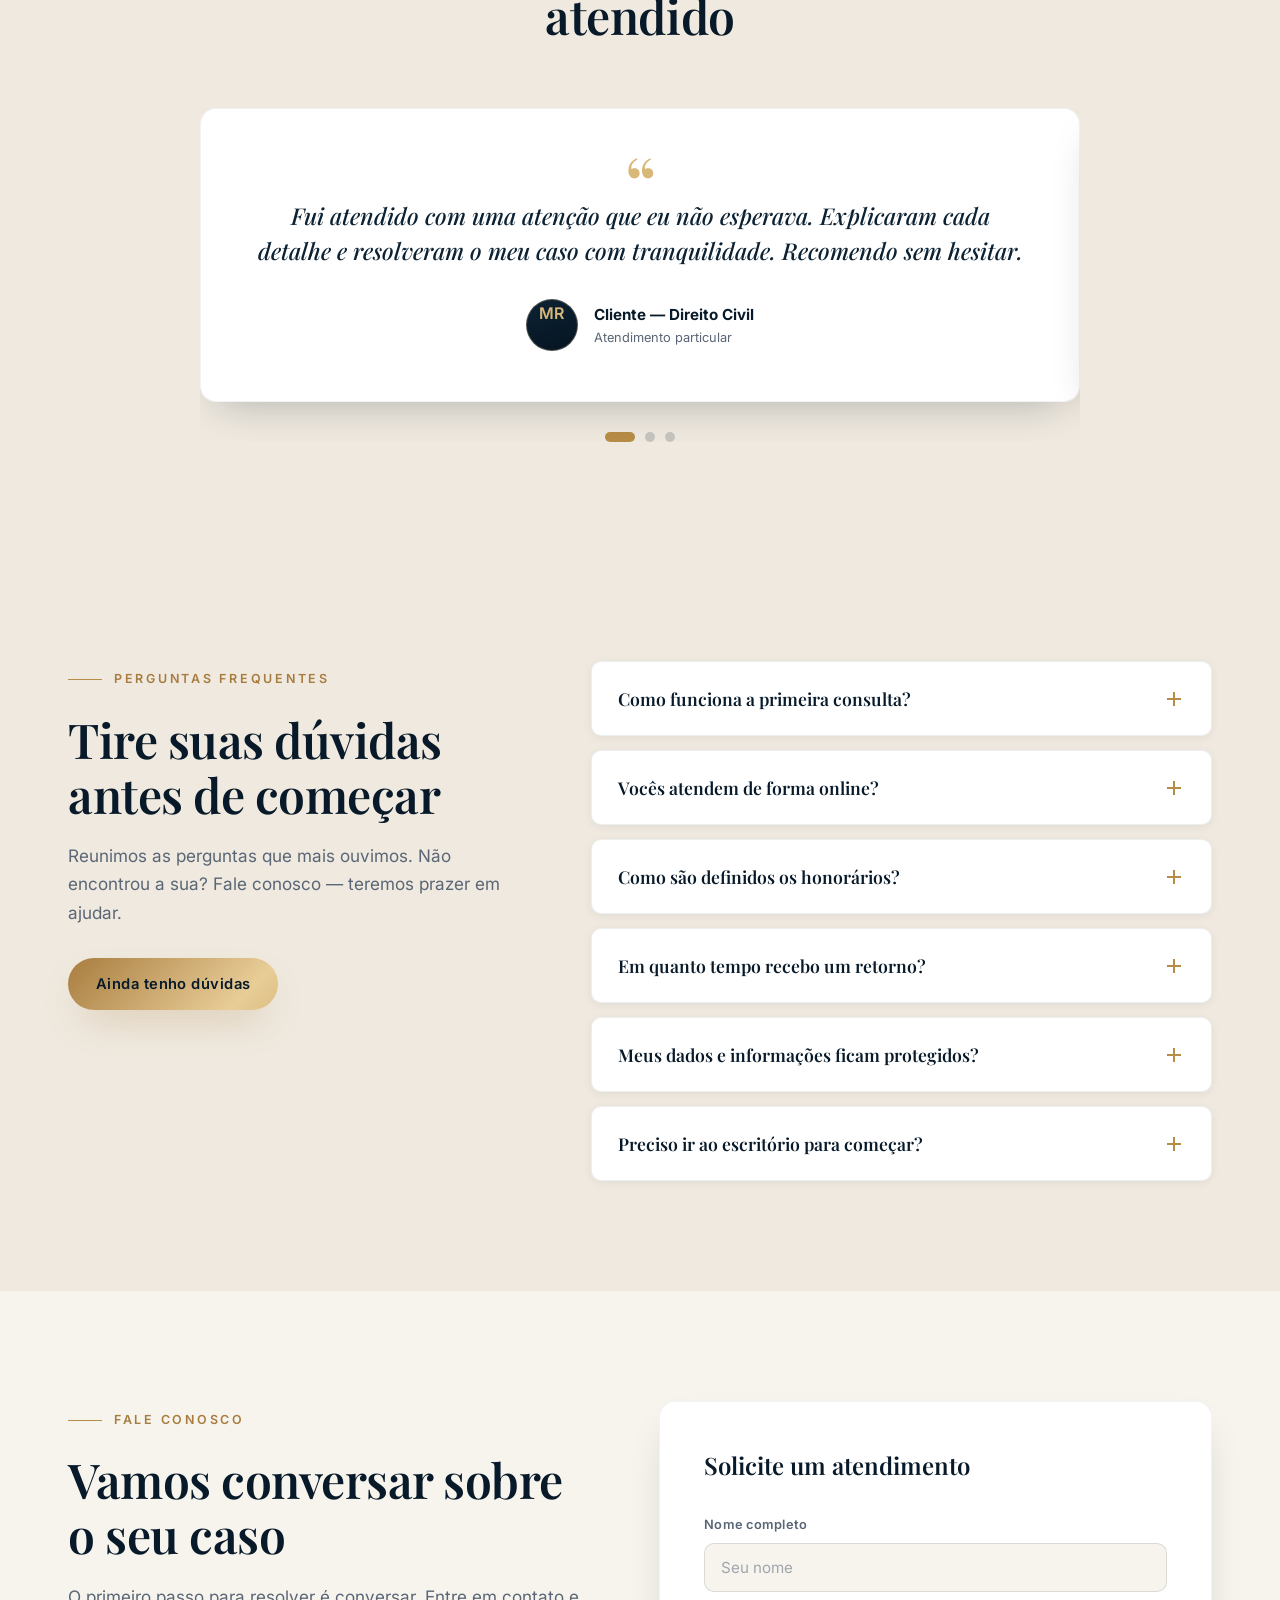
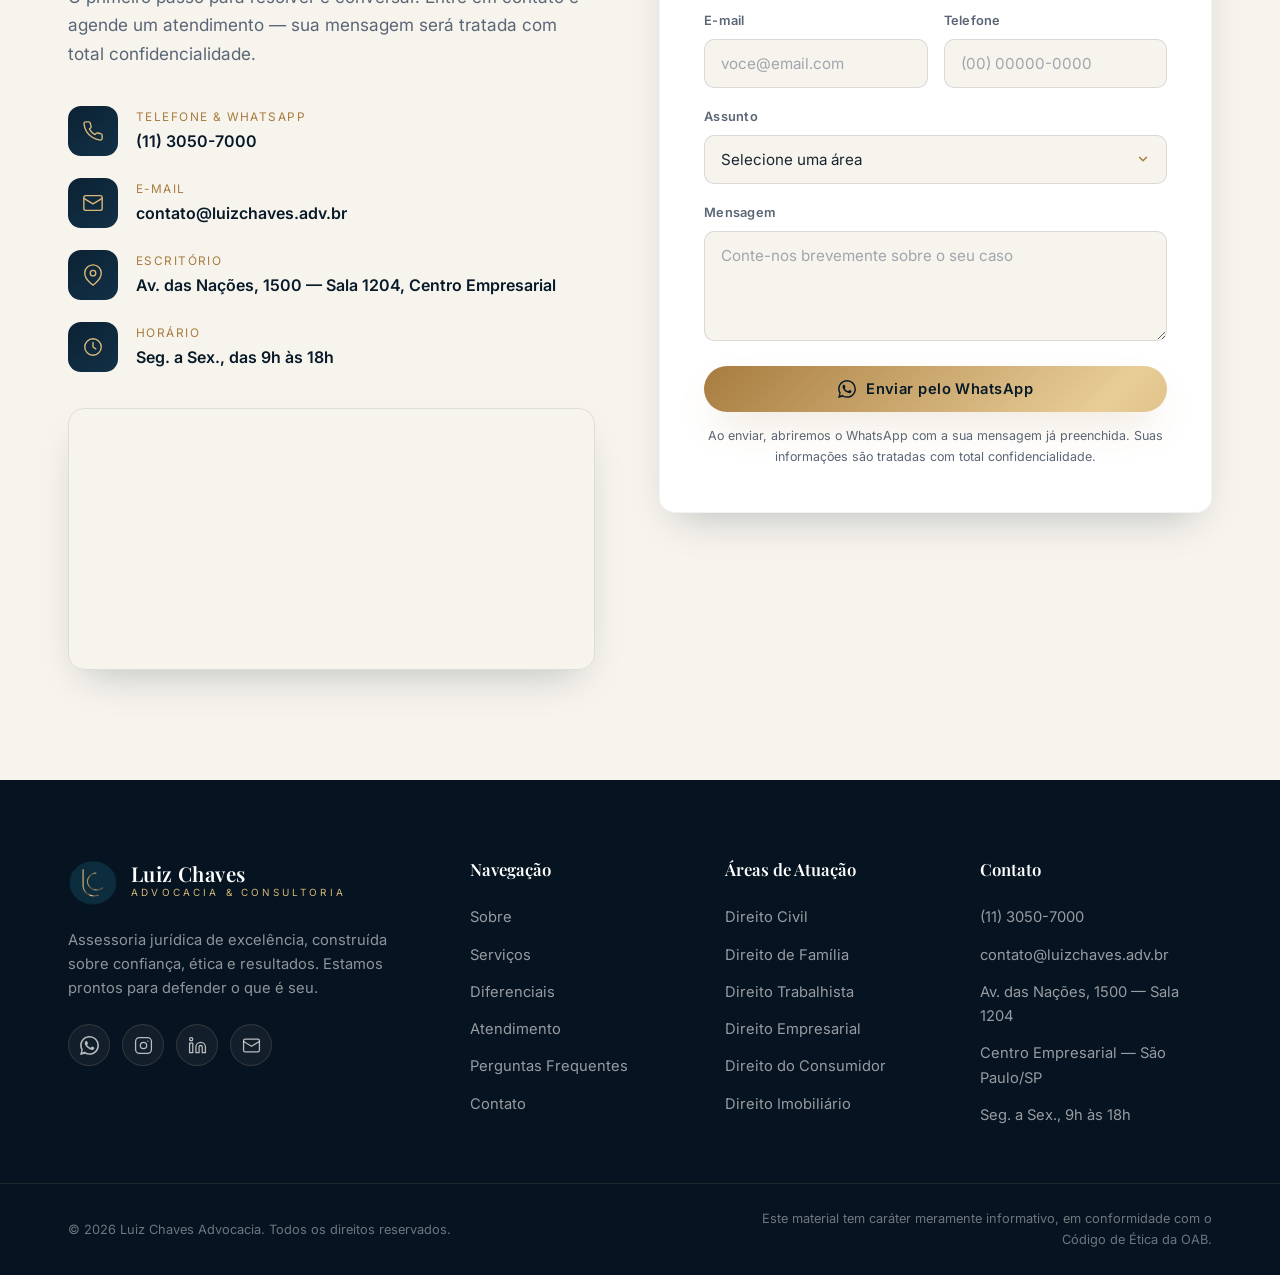
==== commit 2cb0c23b: "Add files via upload" ====
--- a/index.html
+++ b/index.html
@@ -17,7 +17,7 @@
     <link rel="preconnect" href="https://fonts.gstatic.com" crossorigin>
     <link href="https://fonts.googleapis.com/css2?family=Playfair+Display:ital,wght@0,400;0,500;0,600;0,700;0,800;1,400;1,500&family=Inter:wght@300;400;500;600;700&display=swap" rel="stylesheet">
 
-    <link rel="stylesheet" href="style.css?v=2">
+    <link rel="stylesheet" href="style.css?v=3">
 </head>
 <body>
 
@@ -748,6 +748,6 @@
         <svg viewBox="0 0 24 24" fill="none" stroke="currentColor" stroke-width="2" stroke-linecap="round" stroke-linejoin="round"><path d="m18 15-6-6-6 6"/></svg>
     </button>
 
-    <script src="script.js?v=2"></script>
+    <script src="script.js?v=3"></script>
 </body>
 </html>
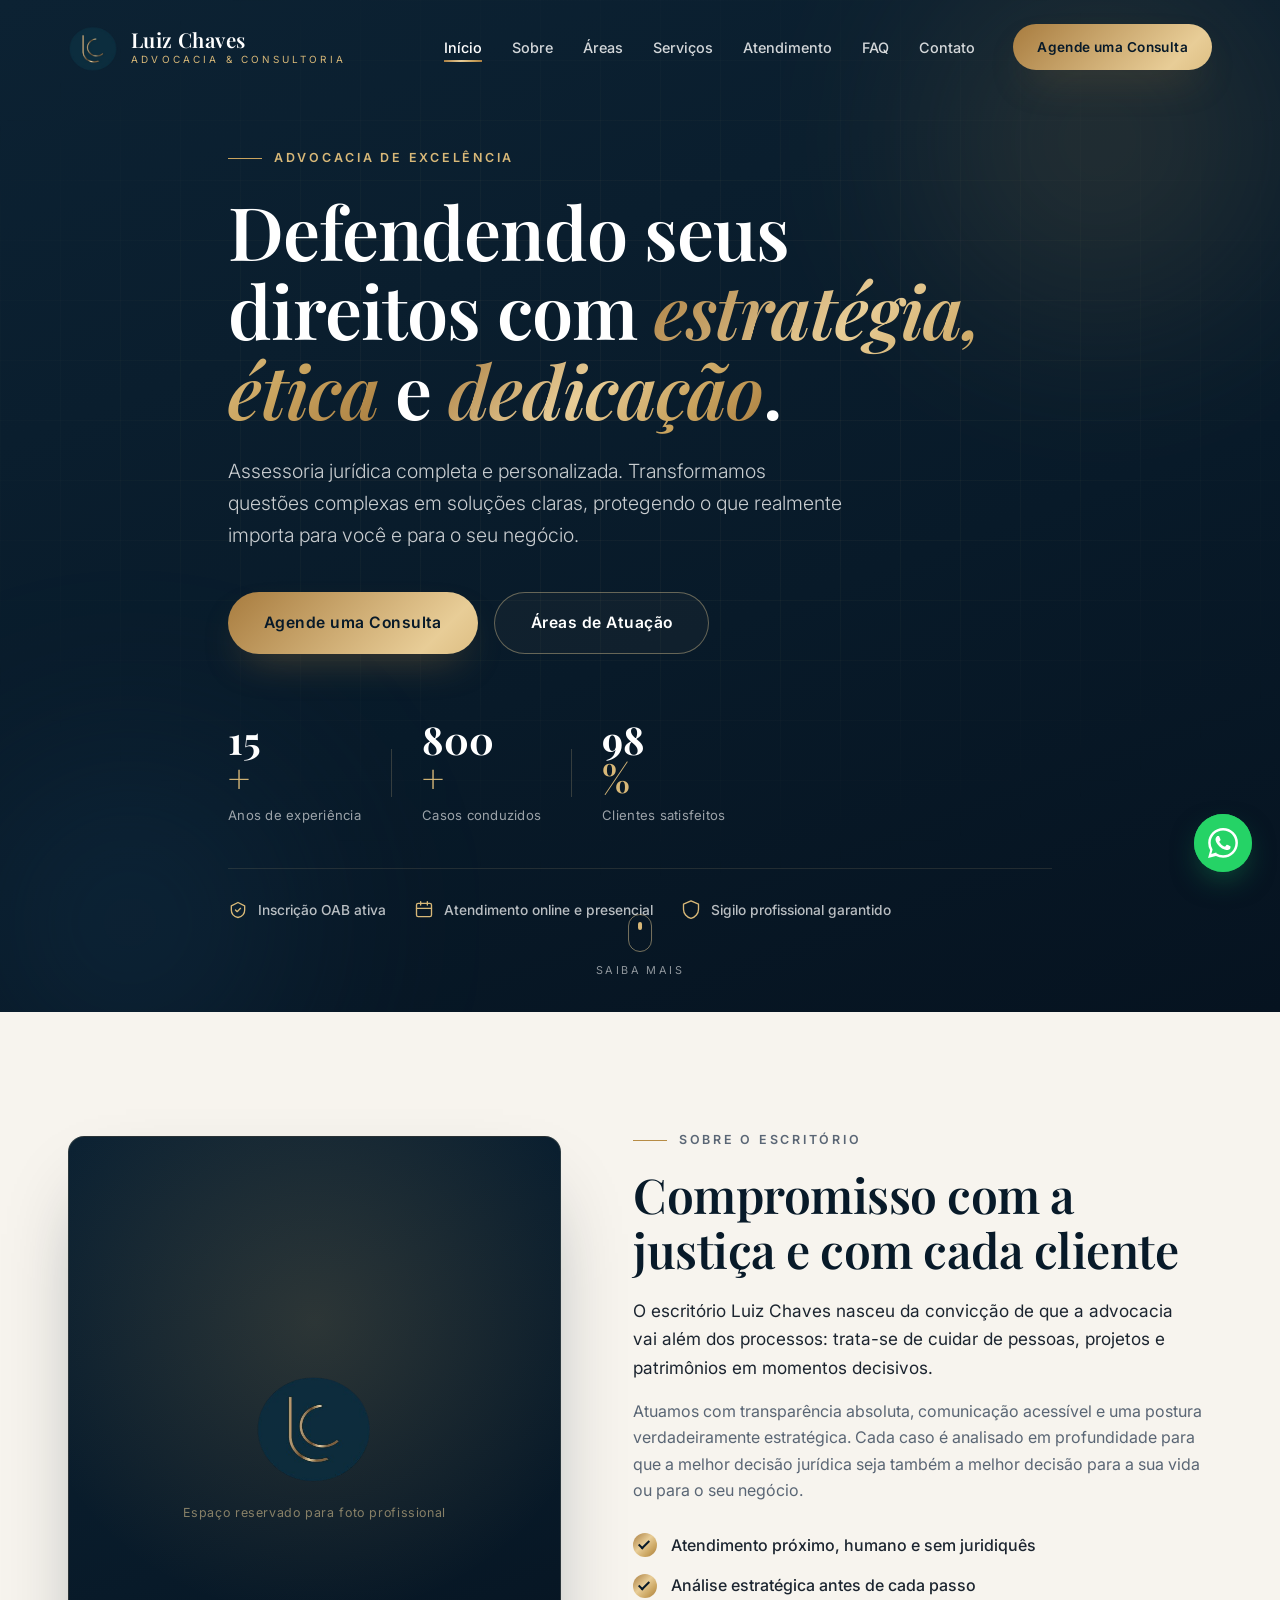
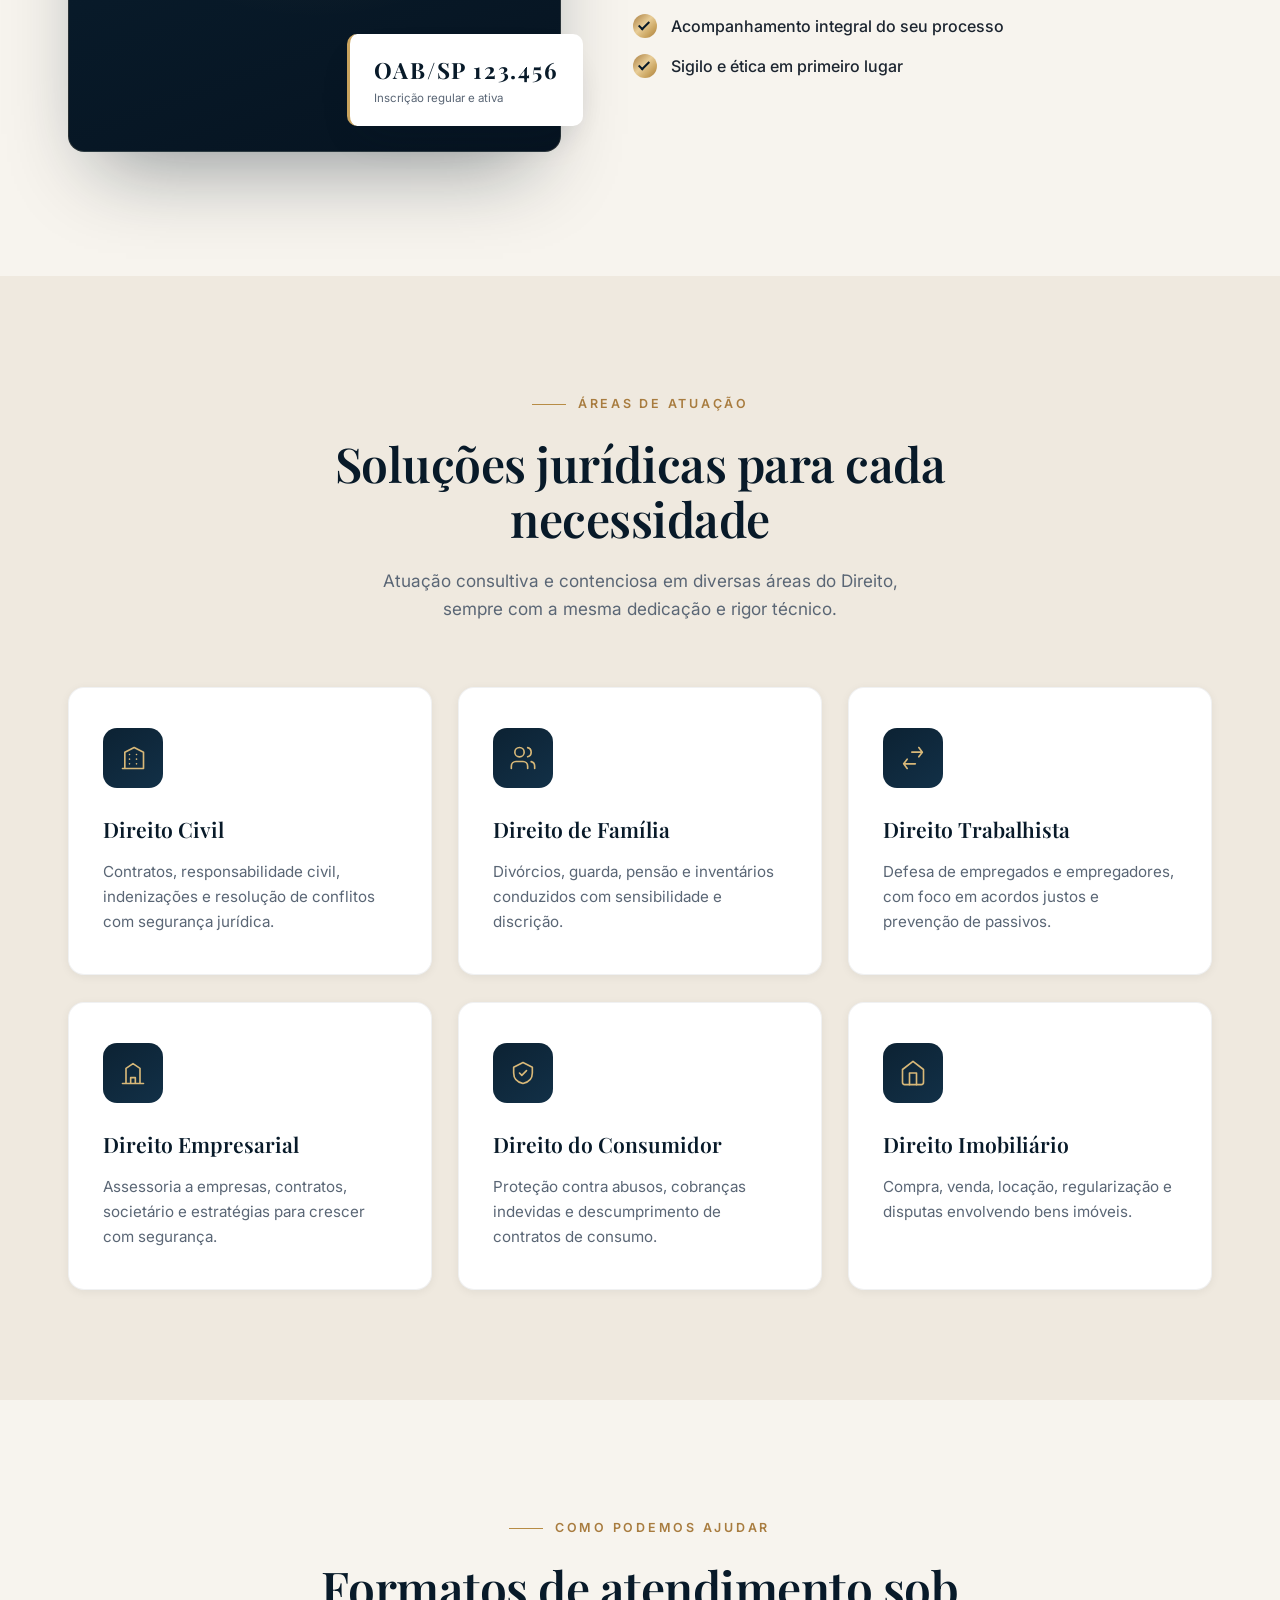
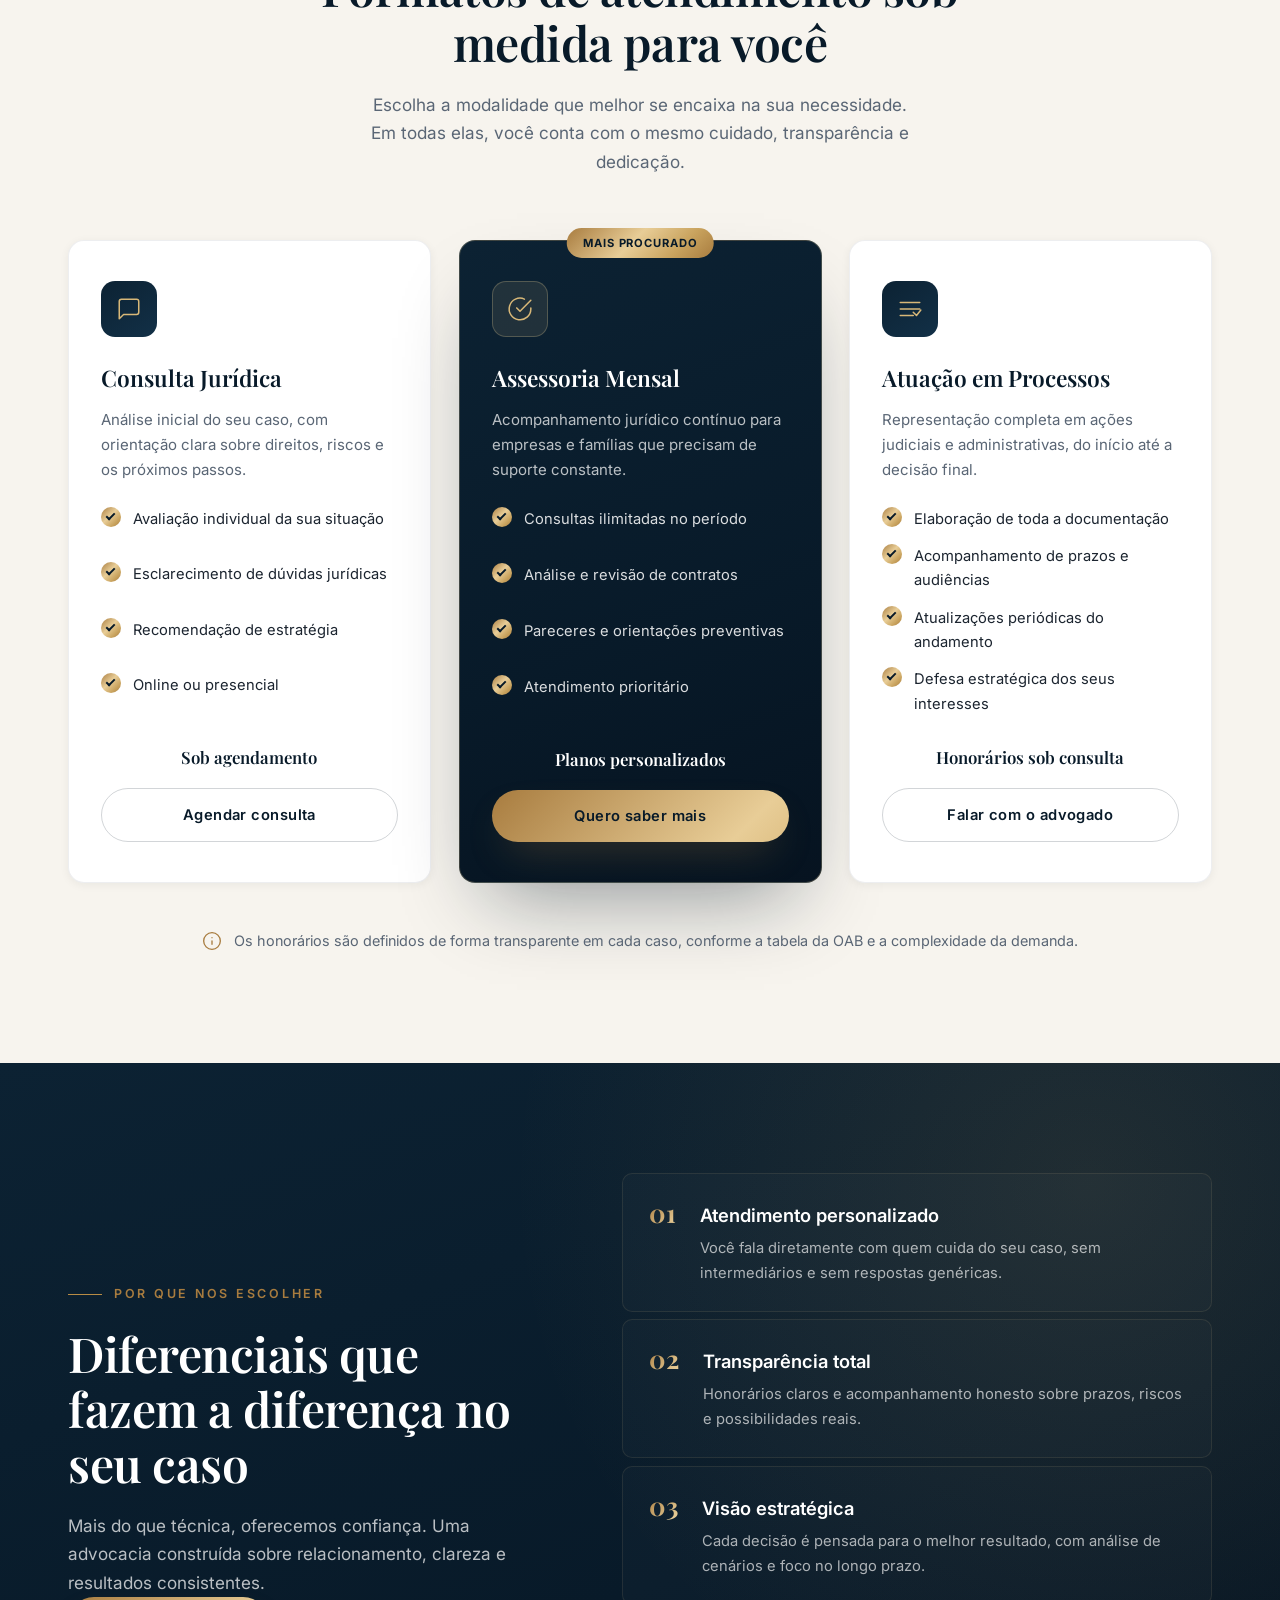
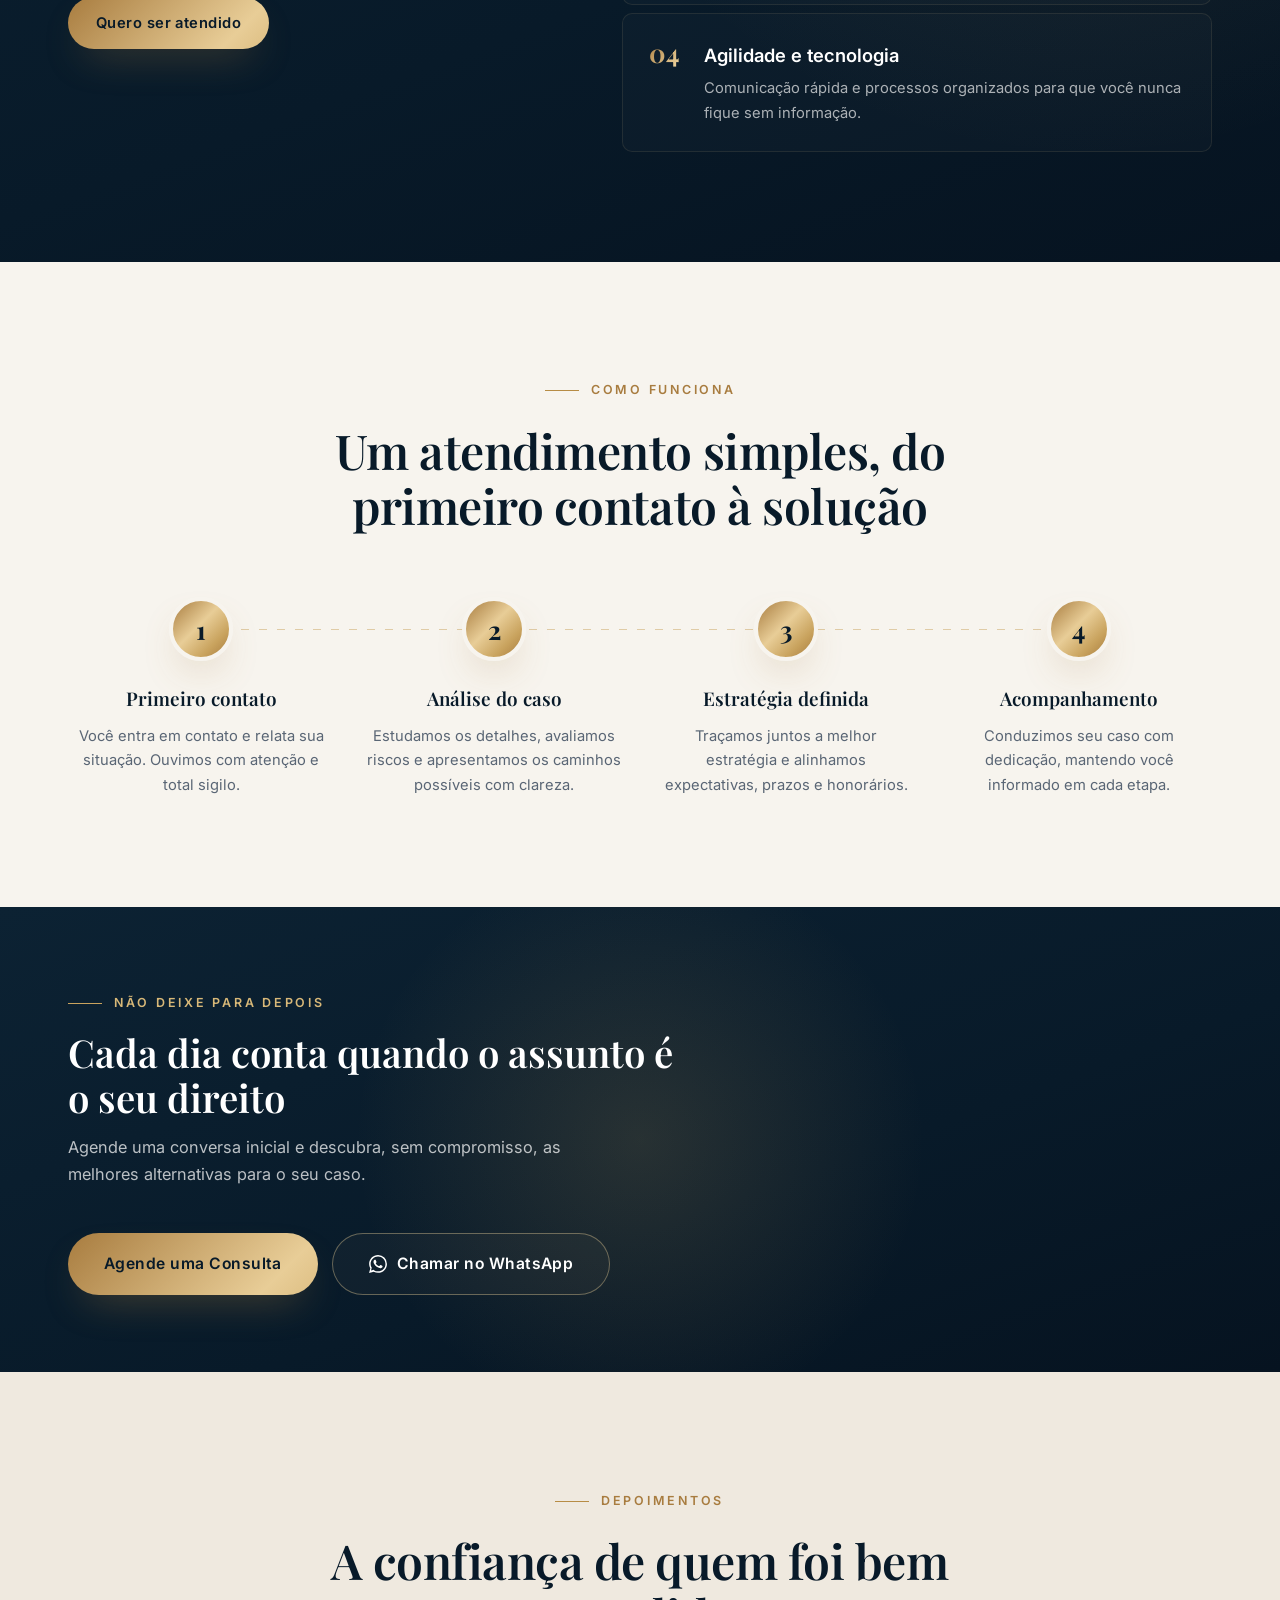
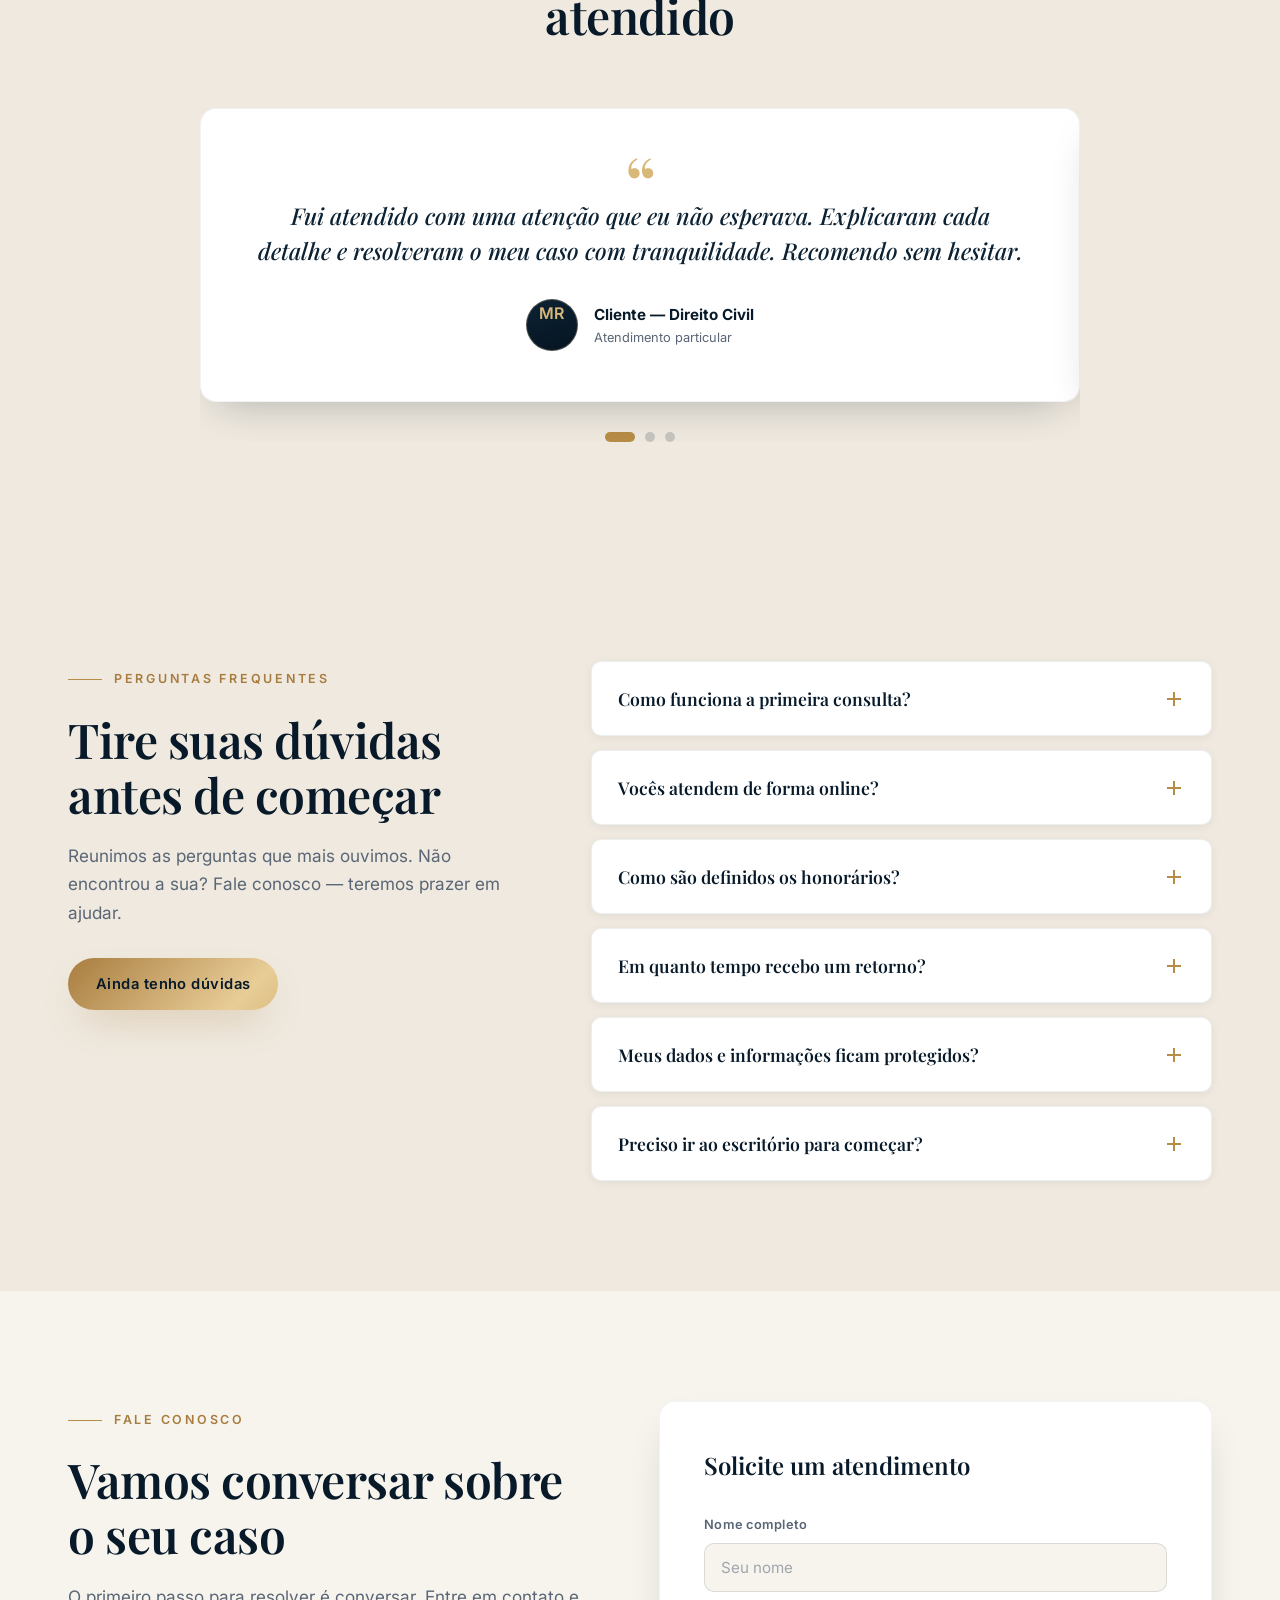
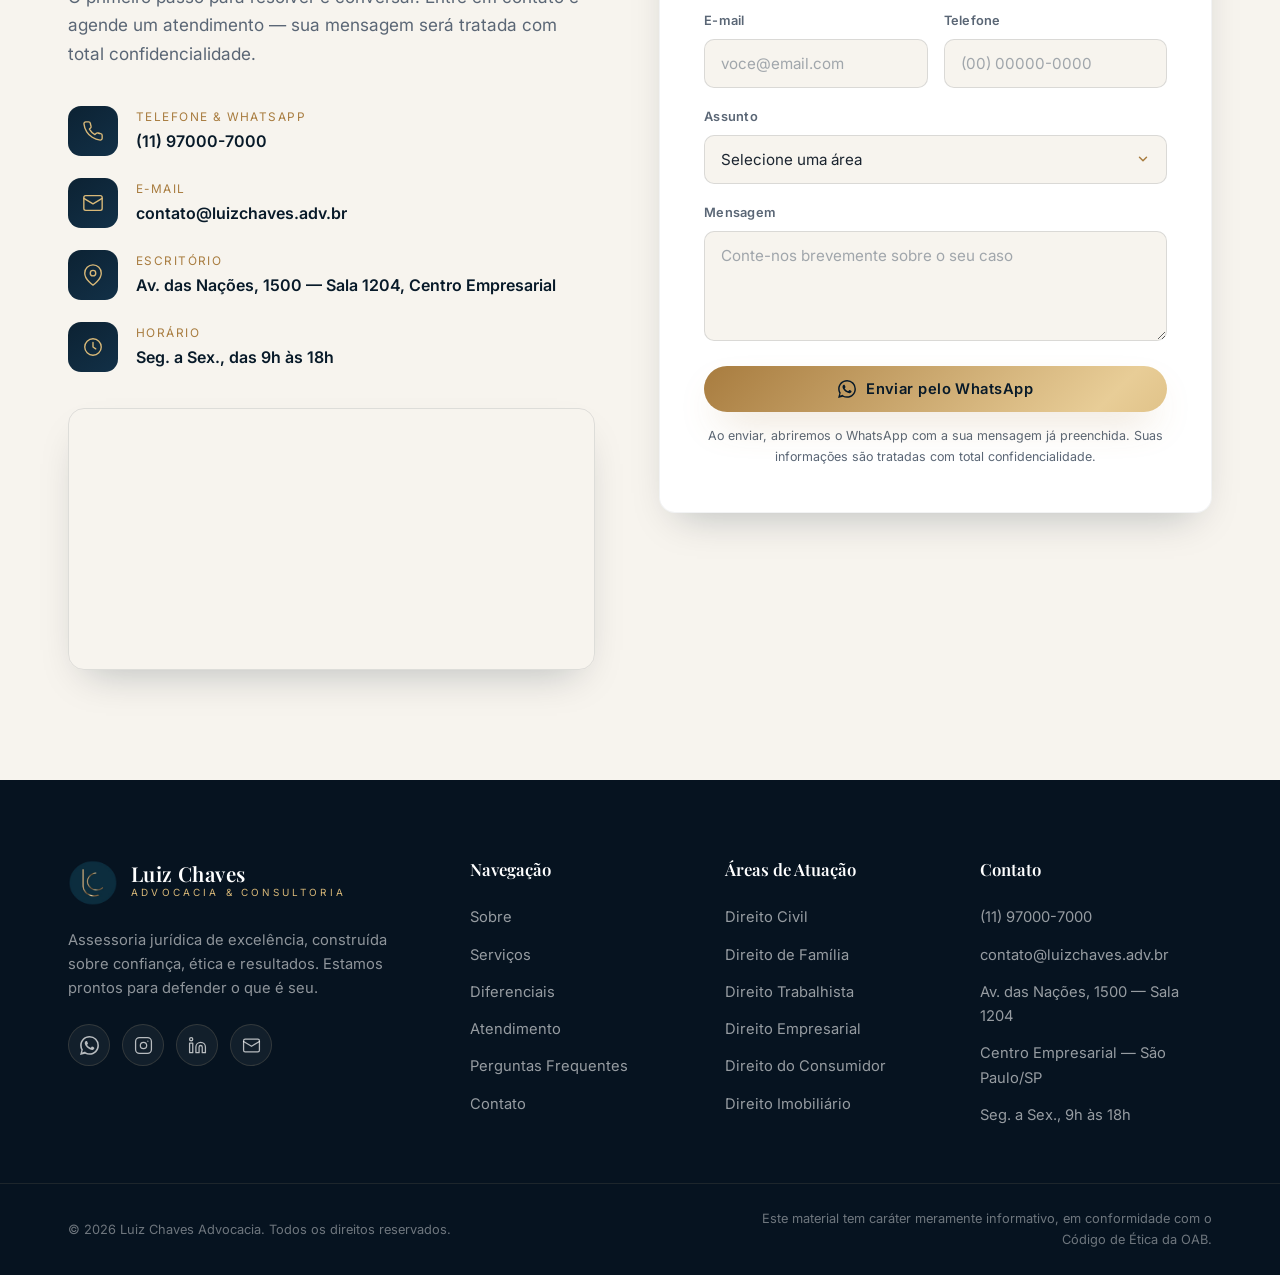
==== commit 5ed012d7: "Add files via upload" ====
--- a/index.html
+++ b/index.html
@@ -17,7 +17,7 @@
     <link rel="preconnect" href="https://fonts.gstatic.com" crossorigin>
     <link href="https://fonts.googleapis.com/css2?family=Playfair+Display:ital,wght@0,400;0,500;0,600;0,700;0,800;1,400;1,500&family=Inter:wght@300;400;500;600;700&display=swap" rel="stylesheet">
 
-    <link rel="stylesheet" href="style.css?v=3">
+    <link rel="stylesheet" href="style.css?v=4">
 </head>
 <body>
 
@@ -570,7 +570,7 @@
                             <span class="contato__ico" aria-hidden="true">
                                 <svg viewBox="0 0 24 24" fill="none" stroke="currentColor" stroke-width="1.5" stroke-linecap="round" stroke-linejoin="round"><path d="M22 16.92v3a2 2 0 0 1-2.18 2 19.79 19.79 0 0 1-8.63-3.07 19.5 19.5 0 0 1-6-6 19.79 19.79 0 0 1-3.07-8.67A2 2 0 0 1 4.11 2h3a2 2 0 0 1 2 1.72c.13.96.36 1.9.7 2.81a2 2 0 0 1-.45 2.11L8.09 9.91a16 16 0 0 0 6 6l1.27-1.27a2 2 0 0 1 2.11-.45c.91.34 1.85.57 2.81.7A2 2 0 0 1 22 16.92z"/></svg>
                             </span>
-                            <span><small>Telefone &amp; WhatsApp</small><strong><a href="tel:+551130507000">(11) 3050-7000</a></strong></span>
+                            <span><small>Telefone &amp; WhatsApp</small><strong><a href="tel:+5511970007000">(11) 97000-7000</a></strong></span>
                         </li>
                         <li class="reveal" data-reveal data-reveal-delay="4">
                             <span class="contato__ico" aria-hidden="true">
@@ -595,7 +595,7 @@
                     <div class="contato__map reveal" data-reveal data-reveal-delay="3">
                         <iframe
                             title="Localização do escritório Luiz Chaves Advocacia"
-                            src="https://maps.google.com/maps?q=Avenida%20Paulista%2C%20S%C3%A3o%20Paulo&z=15&output=embed"
+                            src="https://maps.google.com/maps?q=Av.%20das%20Na%C3%A7%C3%B5es%2C%201500%20-%20S%C3%A3o%20Paulo&z=15&output=embed"
                             loading="lazy"
                             referrerpolicy="no-referrer-when-downgrade"
                             allowfullscreen></iframe>
@@ -720,7 +720,7 @@
             <div class="footer__col">
                 <h4 class="footer__heading">Contato</h4>
                 <ul>
-                    <li><a href="tel:+551130507000">(11) 3050-7000</a></li>
+                    <li><a href="tel:+5511970007000">(11) 97000-7000</a></li>
                     <li><a href="mailto:contato@luizchaves.adv.br">contato@luizchaves.adv.br</a></li>
                     <li>Av. das Nações, 1500 — Sala 1204</li>
                     <li>Centro Empresarial — São Paulo/SP</li>
@@ -748,6 +748,6 @@
         <svg viewBox="0 0 24 24" fill="none" stroke="currentColor" stroke-width="2" stroke-linecap="round" stroke-linejoin="round"><path d="m18 15-6-6-6 6"/></svg>
     </button>
 
-    <script src="script.js?v=3"></script>
+    <script src="script.js?v=4"></script>
 </body>
 </html>
--- a/style.css
+++ b/style.css
@@ -1151,7 +1151,8 @@
         position: fixed; inset: 0;
         background: rgba(6, 19, 32, 0.6);
         backdrop-filter: blur(2px);
-        z-index: 903;
+        -webkit-backdrop-filter: blur(2px);
+        z-index: 899; /* abaixo do header (900) p/ não desfocar o próprio menu */
         opacity: 0; visibility: hidden;
         transition: opacity 0.4s ease, visibility 0.4s ease;
     }
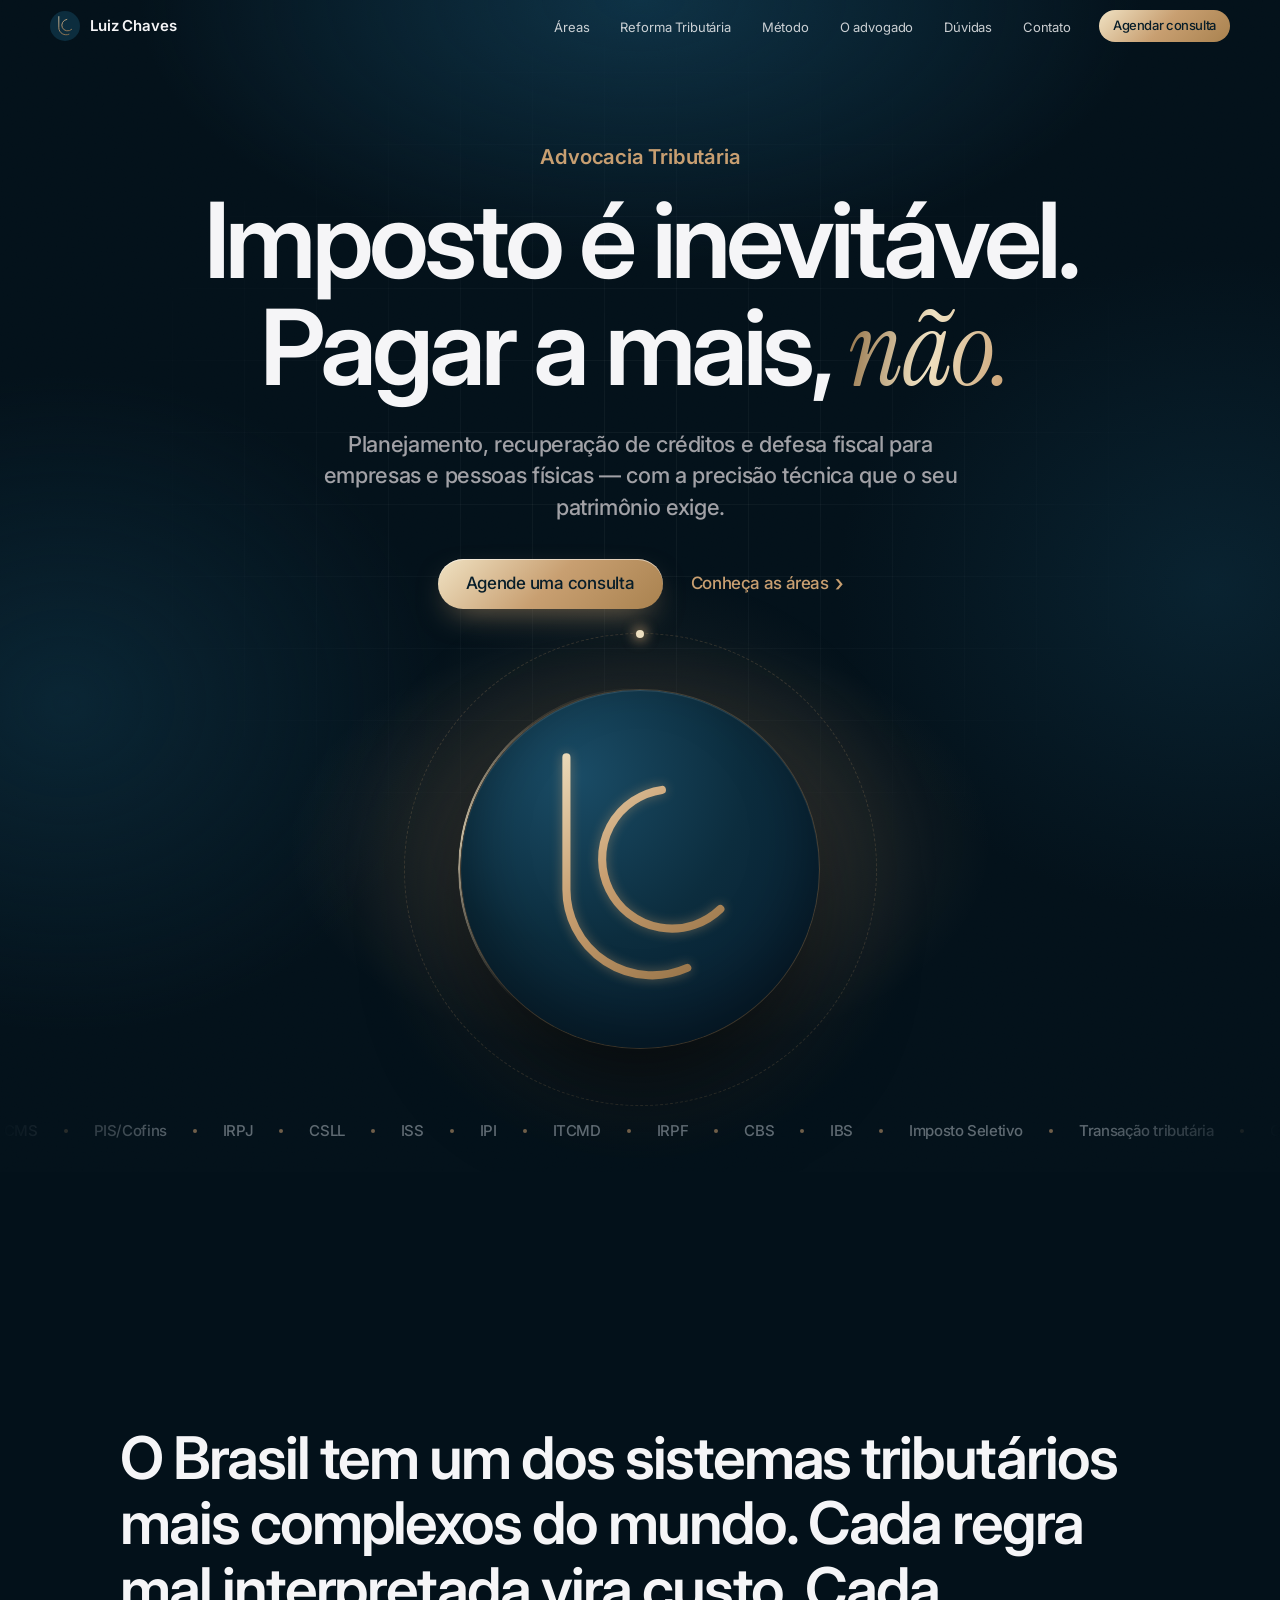
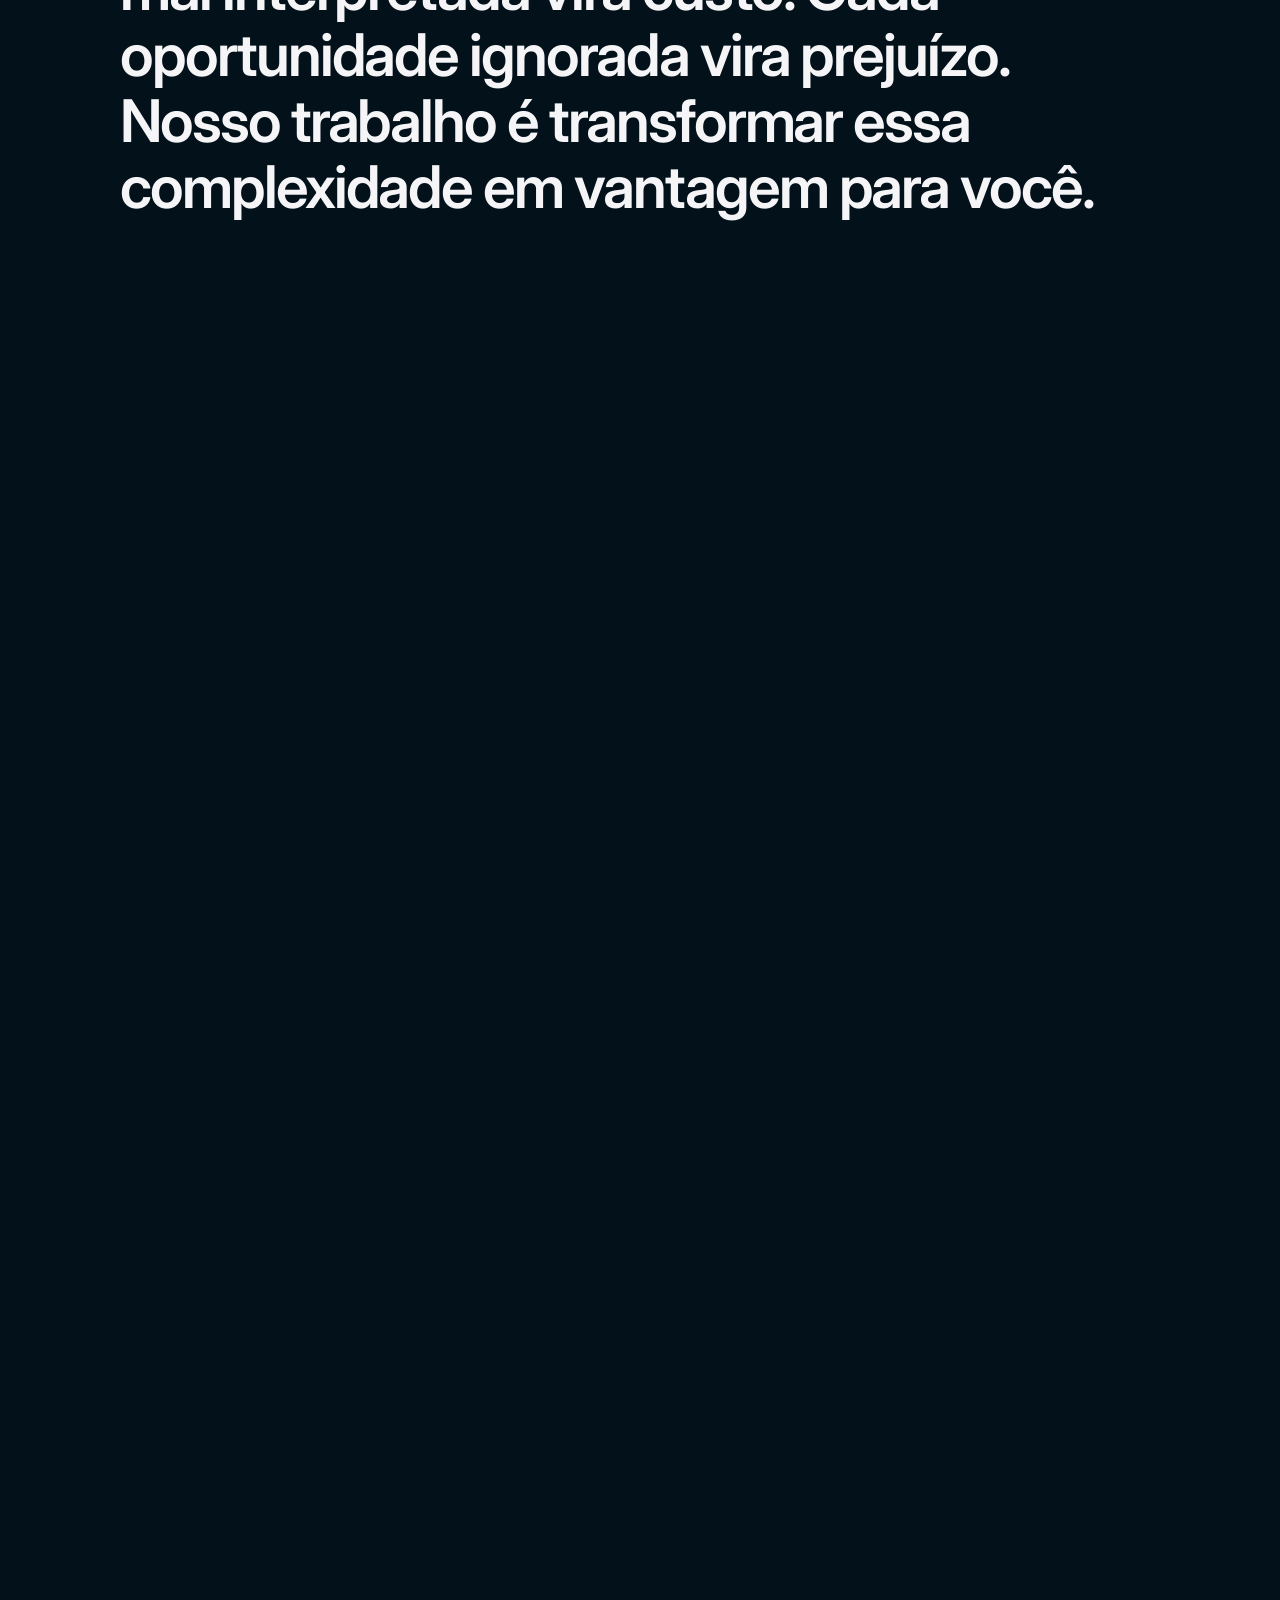
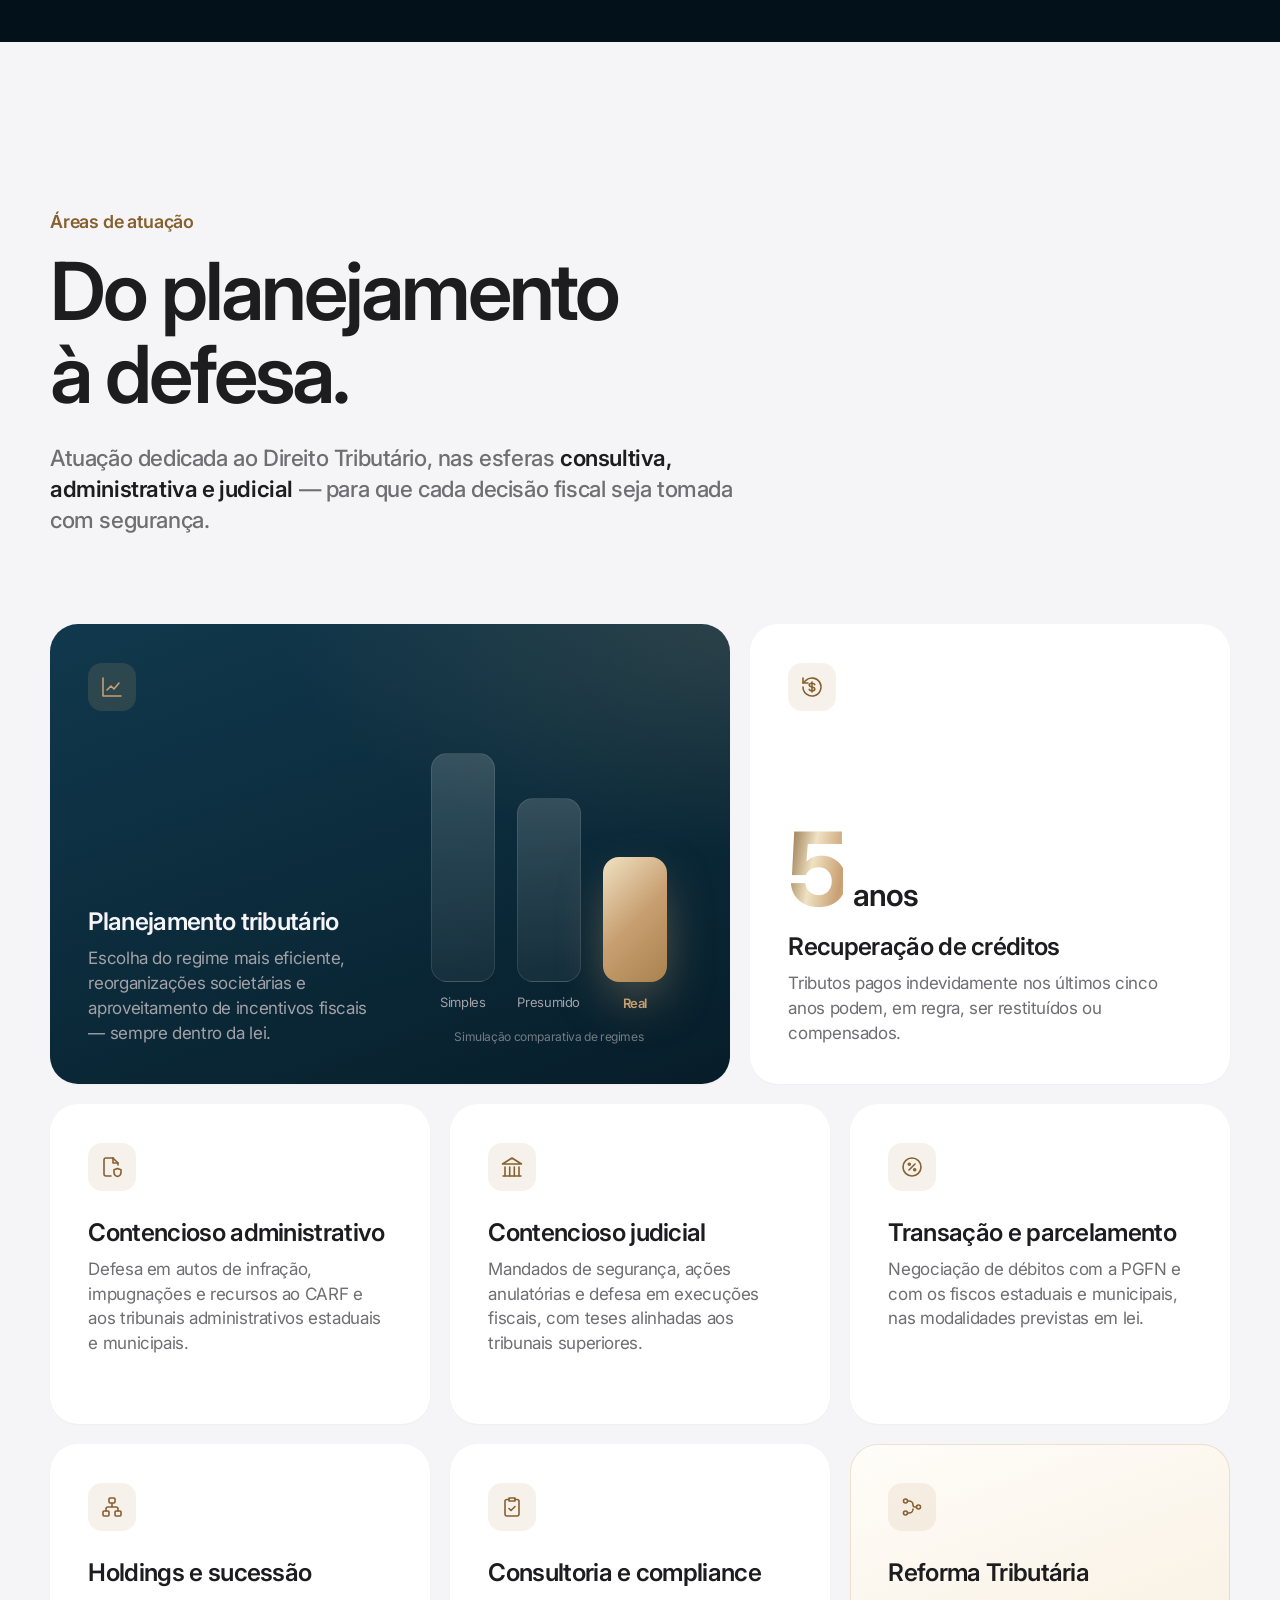
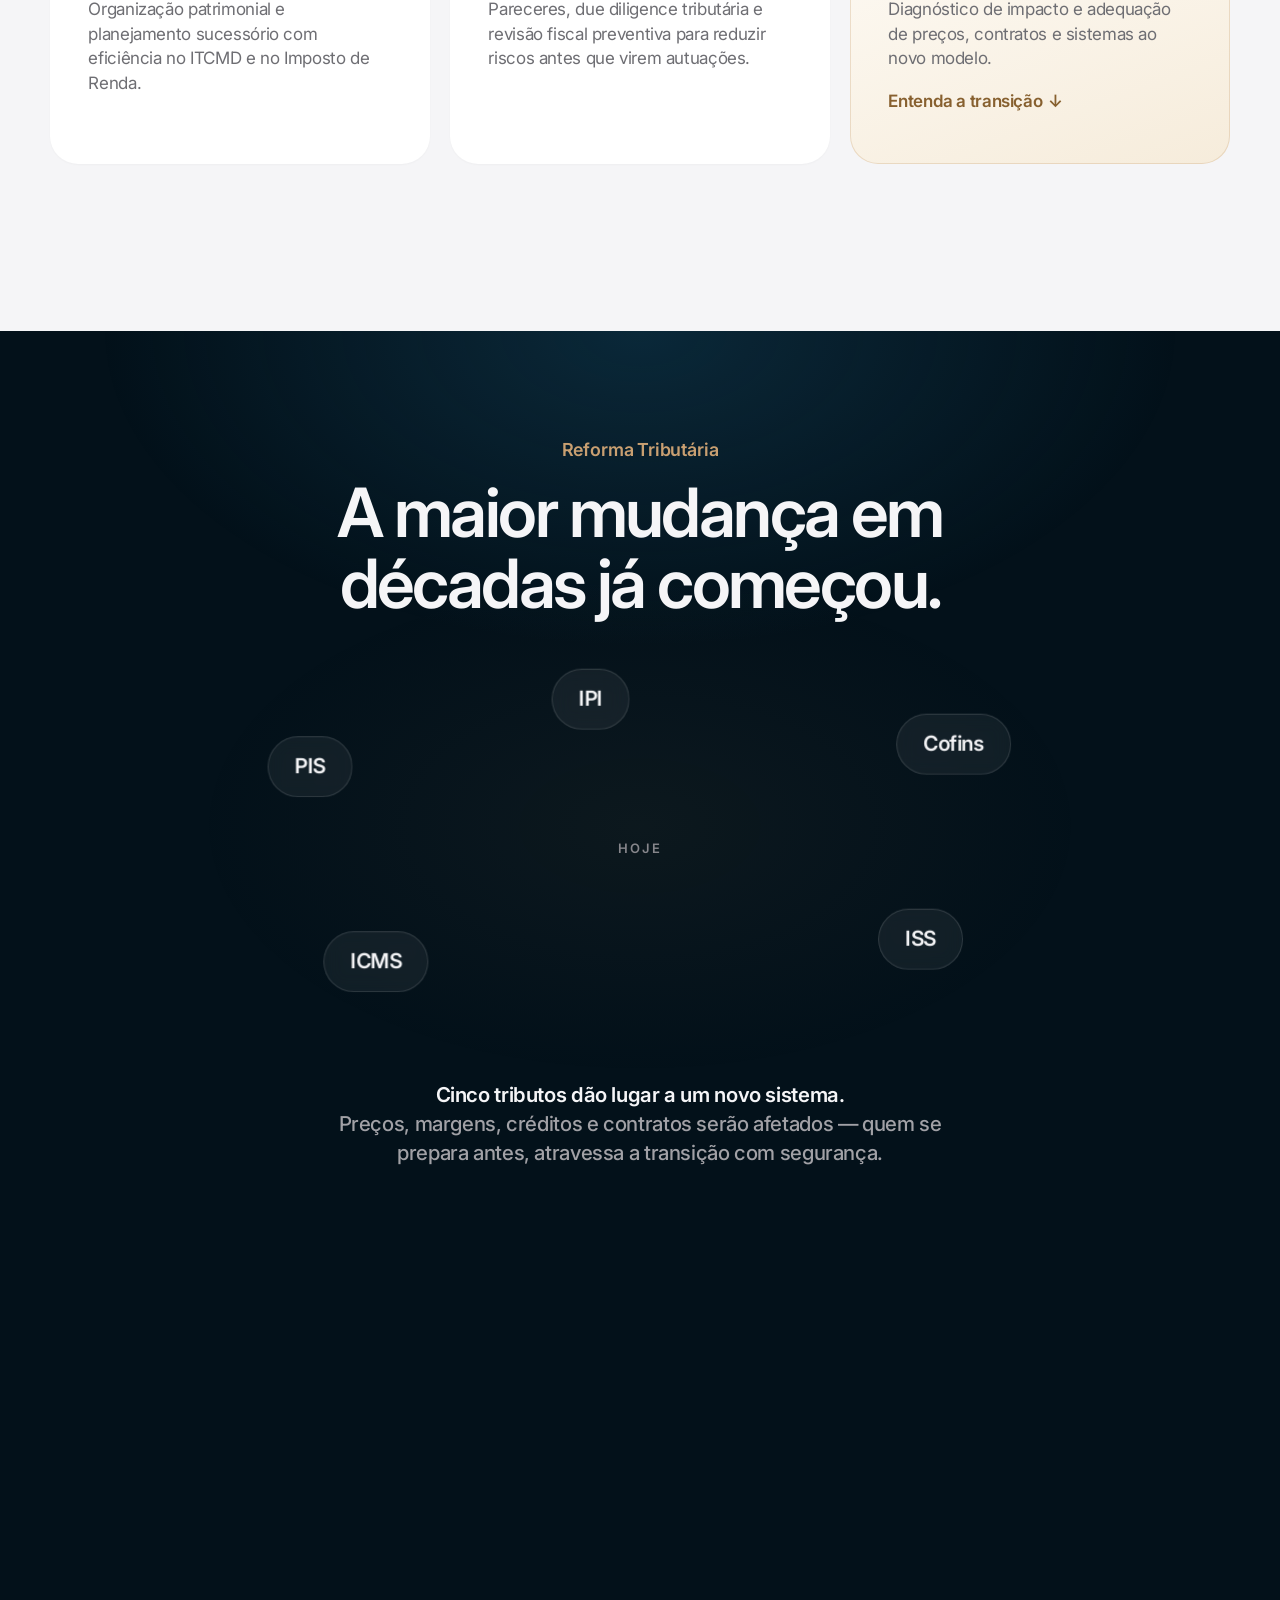
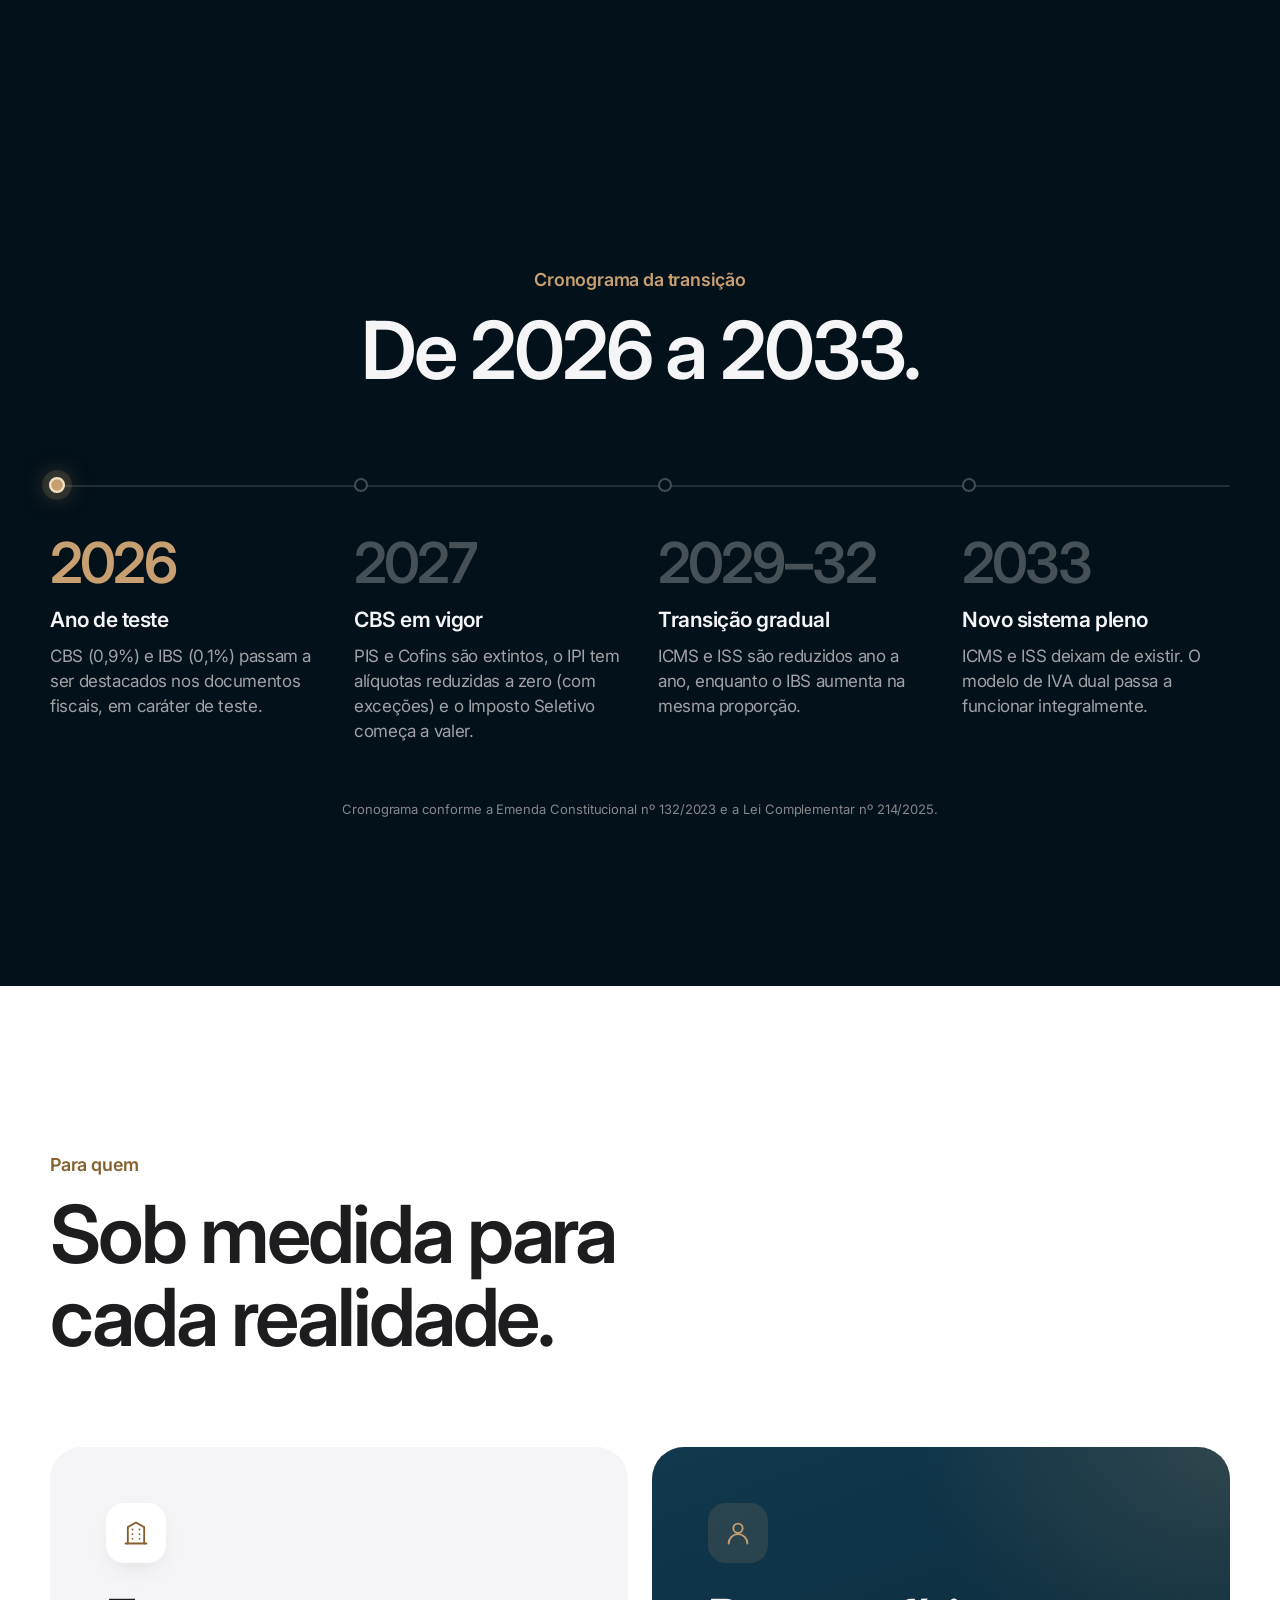
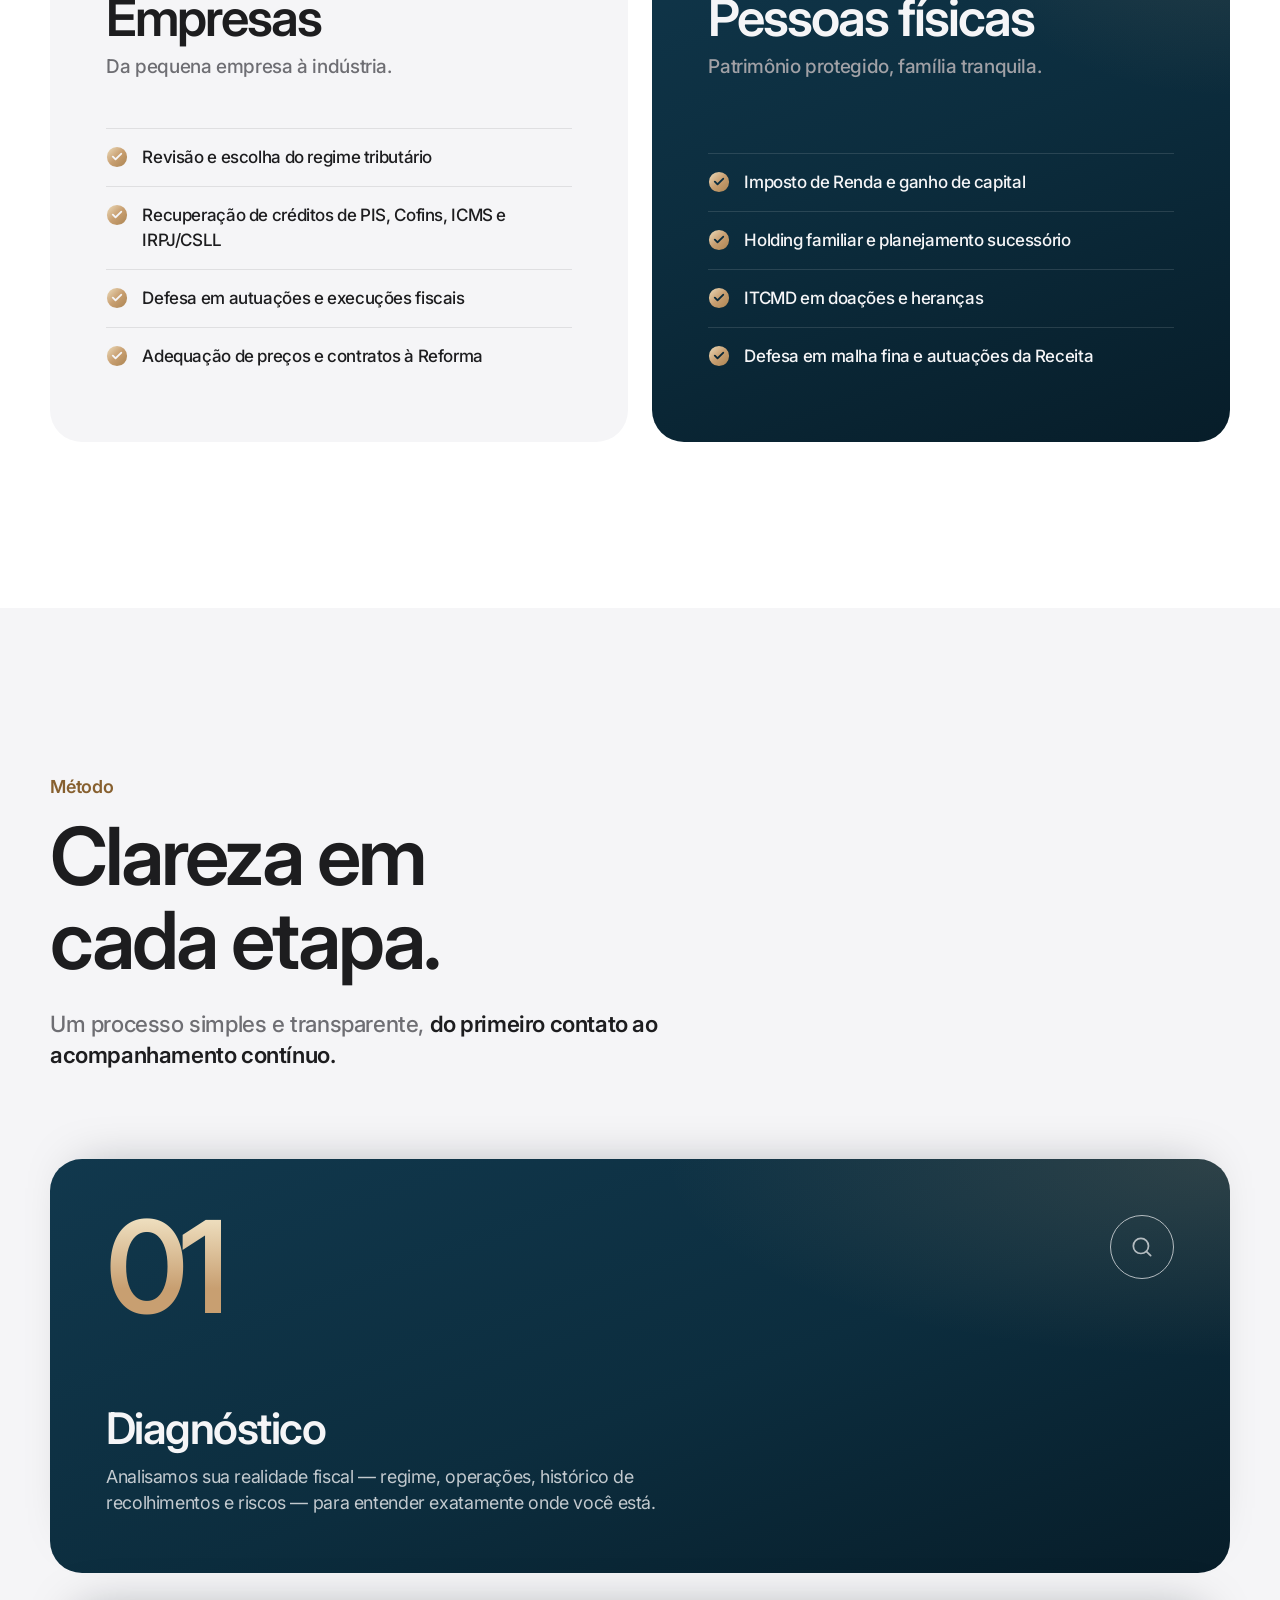
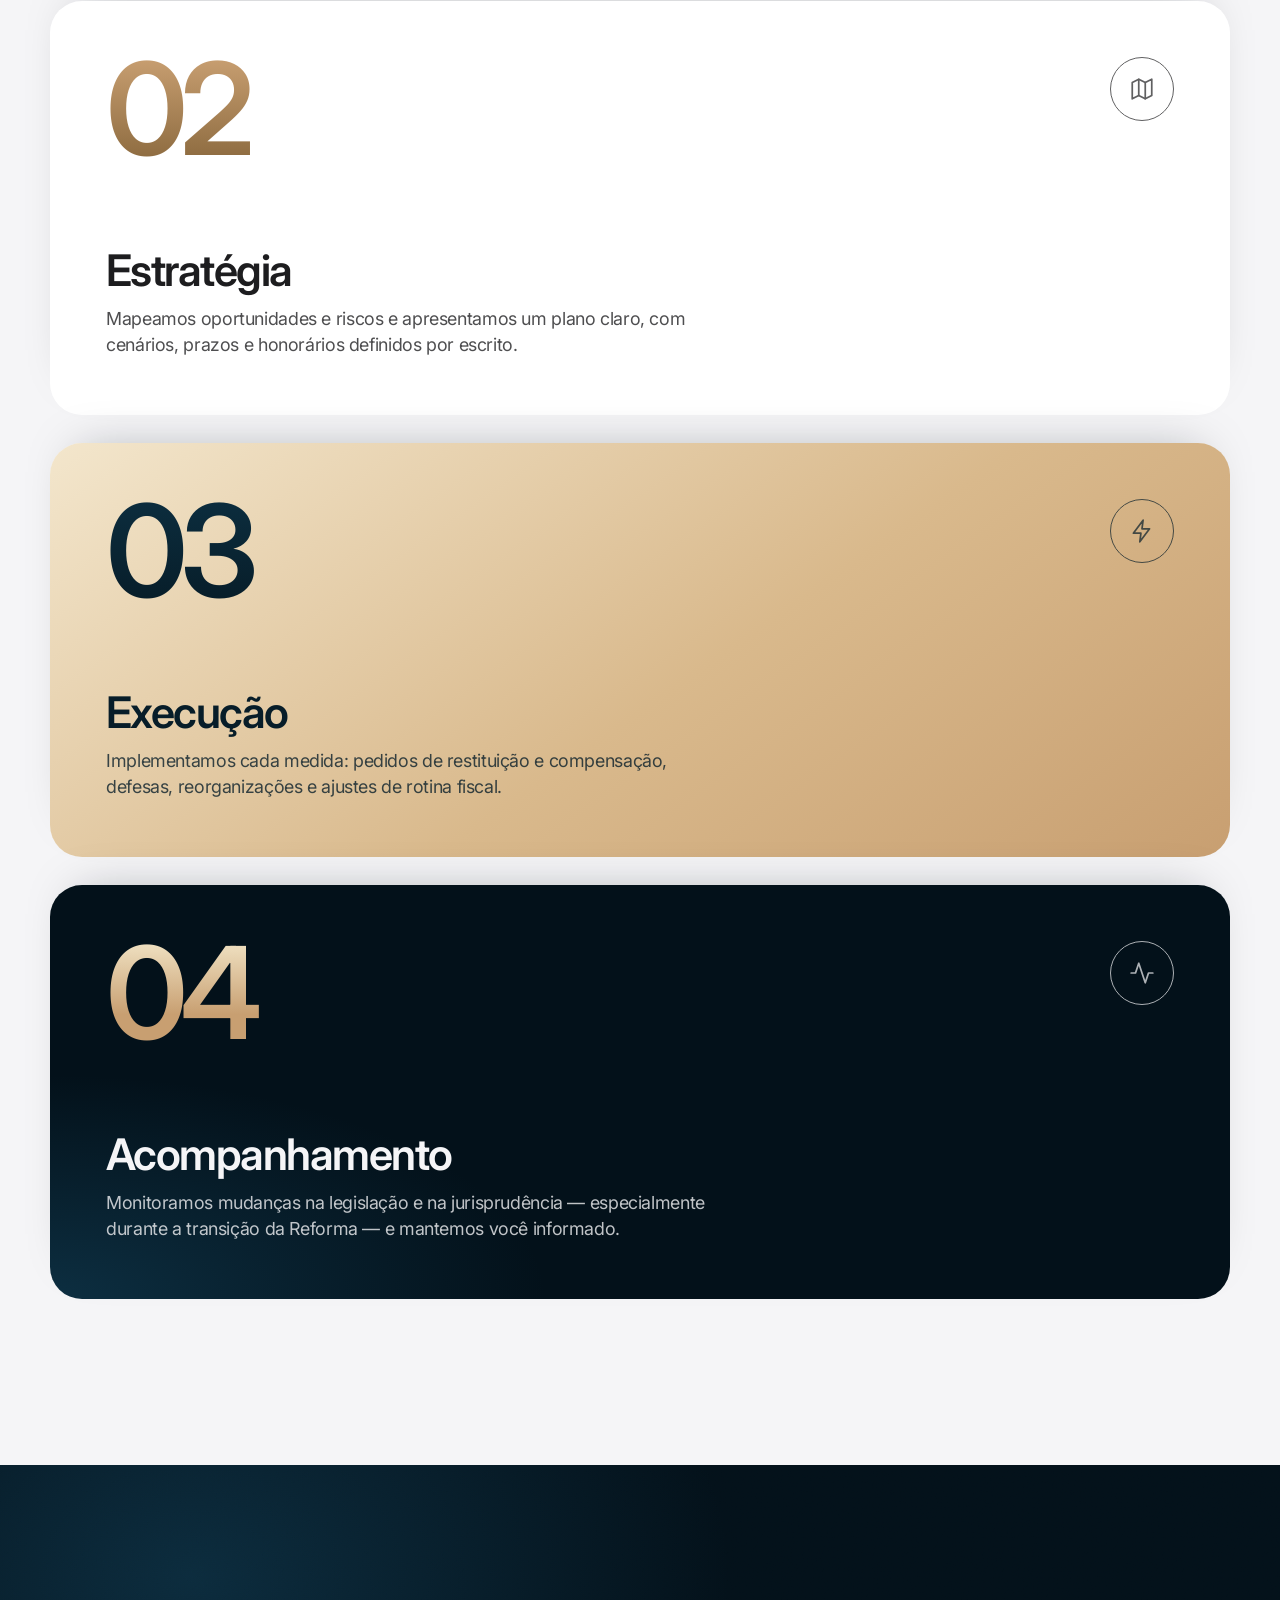
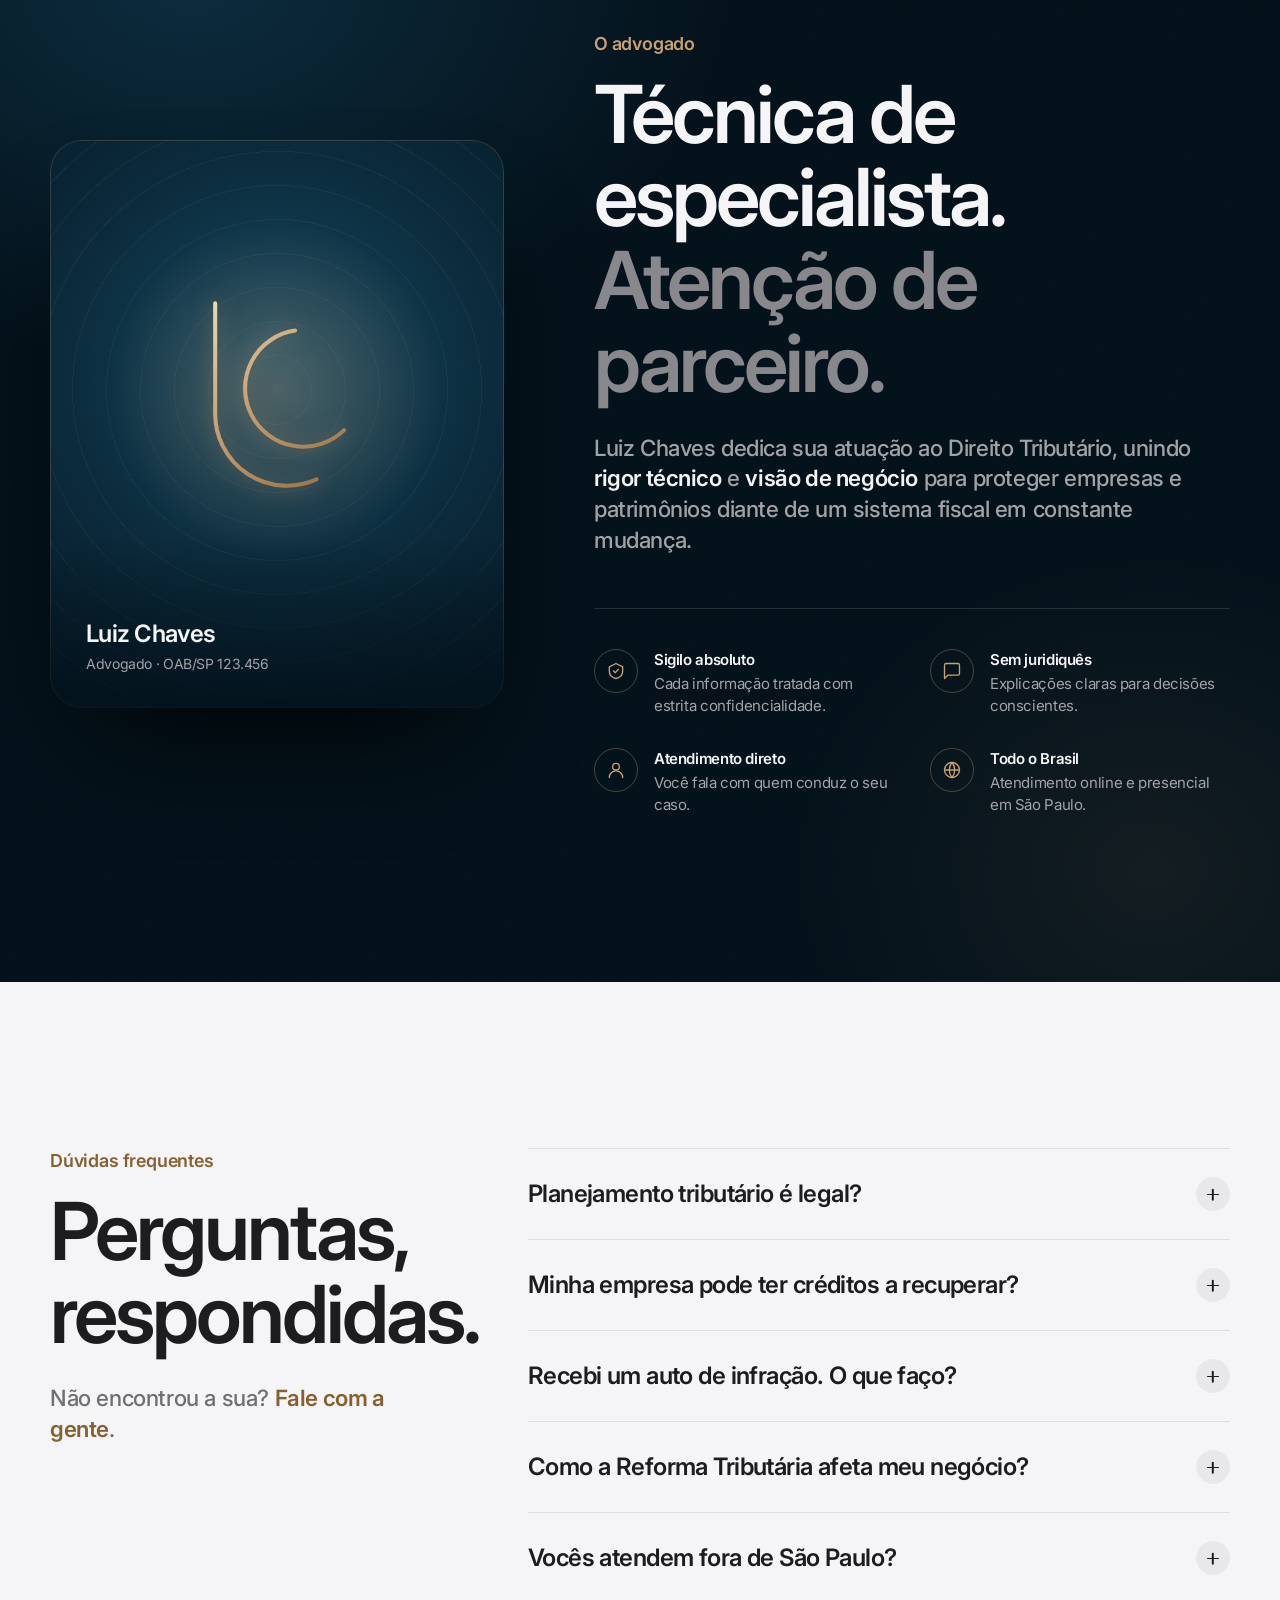
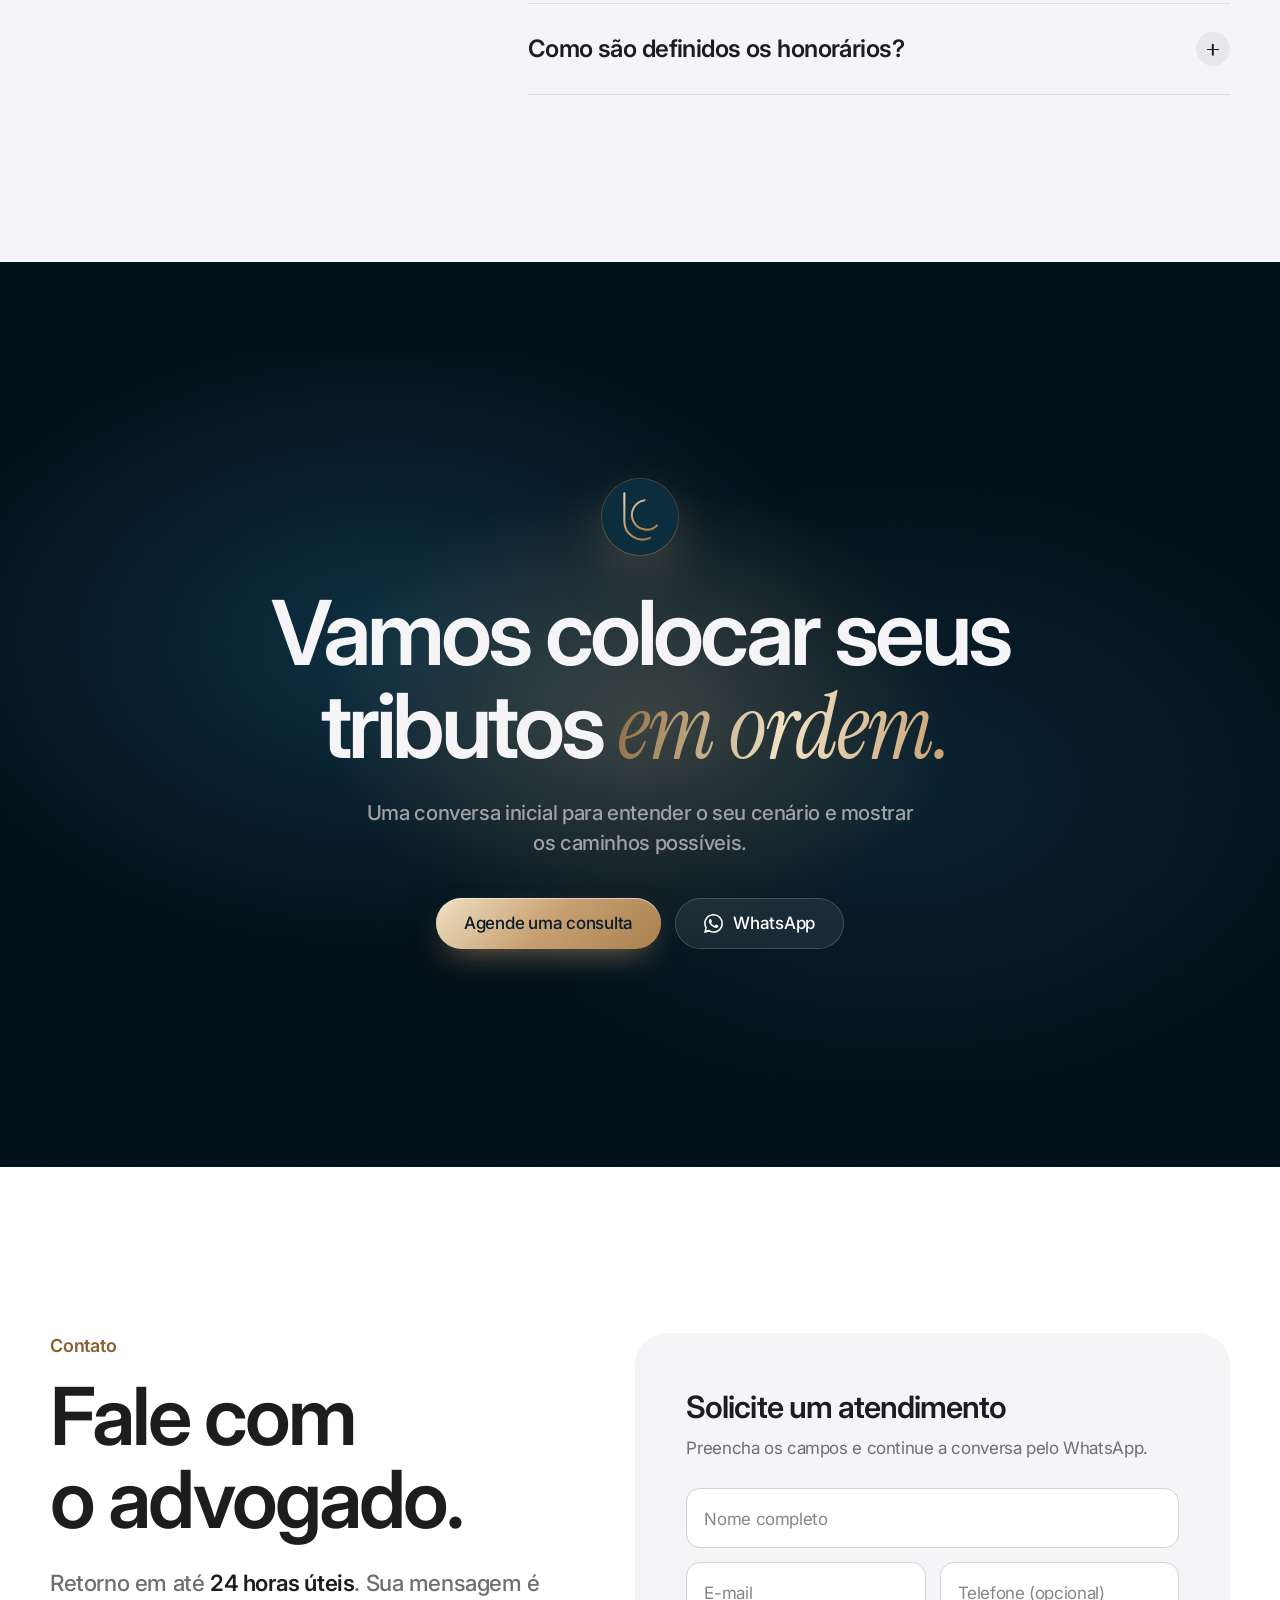
==== commit aaba93bf: "Redesign completo do site com foco em Direito Tributário e visual estilo Apple - Reescreve todo o co" ====
--- a/index.html
+++ b/index.html
@@ -2,752 +2,674 @@
 <html lang="pt-BR">
 <head>
     <meta charset="UTF-8">
-    <meta name="viewport" content="width=device-width, initial-scale=1.0">
-    <meta name="description" content="Luiz Chaves Advocacia — Assessoria jurídica de excelência, atendimento personalizado e soluções estratégicas para proteger o que é seu.">
-    <meta name="theme-color" content="#0c2233">
-    <meta property="og:title" content="Luiz Chaves | Advocacia">
-    <meta property="og:description" content="Assessoria jurídica de excelência com atendimento humano e estratégico.">
+    <meta name="viewport" content="width=device-width, initial-scale=1, viewport-fit=cover">
+    <title>Luiz Chaves | Advocacia Tributária</title>
+    <meta name="description" content="Luiz Chaves Advocacia Tributária — planejamento tributário, recuperação de créditos, defesa em autos de infração e adequação à Reforma Tributária para empresas e pessoas físicas.">
+    <meta name="theme-color" content="#03111a">
+    <meta name="color-scheme" content="light">
+    <meta name="format-detection" content="telephone=no">
+
+    <!-- Open Graph (troque a URL abaixo pelo domínio definitivo) -->
     <meta property="og:type" content="website">
-    <title>Luiz Chaves | Advocacia</title>
-
-    <link rel="icon" type="image/png" href="Logo.png">
-    <link rel="apple-touch-icon" href="Logo.png">
+    <meta property="og:locale" content="pt_BR">
+    <meta property="og:site_name" content="Luiz Chaves Advocacia Tributária">
+    <meta property="og:title" content="Luiz Chaves | Advocacia Tributária">
+    <meta property="og:description" content="Imposto é inevitável. Pagar a mais, não. Planejamento, recuperação de créditos, defesa fiscal e Reforma Tributária.">
+    <meta property="og:image" content="https://herondsx.github.io/LC/assets/img/og.jpg">
+    <meta property="og:url" content="https://herondsx.github.io/LC/">
+    <meta property="og:image:width" content="1200">
+    <meta property="og:image:height" content="630">
+    <meta name="twitter:card" content="summary_large_image">
+
+    <link rel="icon" href="assets/img/favicon.svg" type="image/svg+xml">
+    <link rel="icon" href="assets/img/logo.png" type="image/png">
+    <link rel="apple-touch-icon" href="assets/img/logo.png">
 
     <link rel="preconnect" href="https://fonts.googleapis.com">
     <link rel="preconnect" href="https://fonts.gstatic.com" crossorigin>
-    <link href="https://fonts.googleapis.com/css2?family=Playfair+Display:ital,wght@0,400;0,500;0,600;0,700;0,800;1,400;1,500&family=Inter:wght@300;400;500;600;700&display=swap" rel="stylesheet">
-
-    <link rel="stylesheet" href="style.css?v=4">
+    <link href="https://fonts.googleapis.com/css2?family=Inter:wght@400;500;600;700&family=Instrument+Serif:ital@0;1&display=swap" rel="stylesheet">
+
+    <link rel="stylesheet" href="assets/css/style.css?v=5">
+
+    <!-- Ativa as animações apenas quando há JavaScript (sem JS o conteúdo aparece normalmente) -->
+    <script>document.documentElement.classList.add('js');</script>
+    <script src="assets/js/main.js?v=5" defer></script>
+
+    <script type="application/ld+json">
+    {
+        "@context": "https://schema.org",
+        "@type": "LegalService",
+        "name": "Luiz Chaves Advocacia Tributária",
+        "description": "Advocacia especializada em Direito Tributário: planejamento tributário, recuperação de créditos, contencioso administrativo e judicial e Reforma Tributária.",
+        "image": "https://herondsx.github.io/LC/assets/img/logo.png",
+        "url": "https://herondsx.github.io/LC/",
+        "telephone": "+55 11 97000-7000",
+        "email": "contato@luizchaves.adv.br",
+        "address": {
+            "@type": "PostalAddress",
+            "streetAddress": "Av. das Nações, 1500 — Sala 1204",
+            "addressLocality": "São Paulo",
+            "addressRegion": "SP",
+            "addressCountry": "BR"
+        },
+        "areaServed": "BR",
+        "openingHours": "Mo-Fr 09:00-18:00",
+        "knowsAbout": ["Direito Tributário", "Planejamento Tributário", "Recuperação de Créditos Tributários", "Reforma Tributária", "Contencioso Tributário"]
+    }
+    </script>
 </head>
 <body>
 
-    <!-- ===== PRELOADER ===== -->
-    <div class="preloader" id="preloader">
-        <div class="preloader__inner">
-            <img src="Logo.png" alt="Luiz Chaves Advocacia" class="preloader__logo">
-            <span class="preloader__bar"></span>
-        </div>
-    </div>
-
-    <!-- ===== PROGRESS BAR ===== -->
-    <div class="scroll-progress" id="scrollProgress"></div>
-
-    <!-- ===== HEADER ===== -->
-    <header class="header" id="header">
-        <div class="container header__inner">
-            <a href="#inicio" class="brand" aria-label="Luiz Chaves Advocacia — Início">
-                <img src="Logo.png" alt="Luiz Chaves Advocacia" class="brand__logo">
-                <span class="brand__text">
-                    <span class="brand__name">Luiz Chaves</span>
-                    <span class="brand__role">Advocacia &amp; Consultoria</span>
-                </span>
+    <!-- Sprite: monograma "lc" vetorizado a partir do logo -->
+    <svg class="sprite" aria-hidden="true" focusable="false">
+        <defs>
+            <linearGradient id="lcGold" gradientUnits="userSpaceOnUse" x1="60" y1="60" x2="180" y2="210">
+                <stop offset="0" stop-color="#f0e2c3"/>
+                <stop offset=".45" stop-color="#c89f71"/>
+                <stop offset="1" stop-color="#8c6a3f"/>
+            </linearGradient>
+            <symbol id="lc-logo" viewBox="7 27 221 221">
+                <circle cx="117.5" cy="137.5" r="110.5" fill="#0c2d3e"/>
+                <path d="M72 68.5V150a53 53 0 0 0 74.7 48.3" fill="none" stroke="url(#lcGold)" stroke-width="6" stroke-linecap="round"/>
+                <path d="M130.9 88.6A43 43 0 1 0 167 162" fill="none" stroke="url(#lcGold)" stroke-width="6" stroke-linecap="round"/>
+            </symbol>
+        </defs>
+    </svg>
+
+    <a class="skip-link" href="#conteudo">Pular para o conteúdo</a>
+
+    <!-- ===================== NAV ===================== -->
+    <header class="nav" id="nav" data-theme="dark">
+        <div class="nav__inner">
+            <a href="#inicio" class="nav__brand" aria-label="Luiz Chaves Advocacia Tributária — início">
+                <svg class="nav__logo" aria-hidden="true"><use href="#lc-logo"/></svg>
+                <span class="nav__name">Luiz Chaves</span>
             </a>
 
-            <nav class="nav" id="nav" aria-label="Navegação principal">
+            <nav class="nav__menu" id="navMenu" aria-label="Navegação principal">
                 <ul class="nav__list">
-                    <li><a href="#inicio" class="nav__link">Início</a></li>
-                    <li><a href="#sobre" class="nav__link">Sobre</a></li>
-                    <li><a href="#areas" class="nav__link">Áreas</a></li>
-                    <li><a href="#servicos" class="nav__link">Serviços</a></li>
-                    <li><a href="#processo" class="nav__link">Atendimento</a></li>
-                    <li><a href="#faq" class="nav__link">FAQ</a></li>
-                    <li><a href="#contato" class="nav__link">Contato</a></li>
+                    <li style="--i:0"><a href="#areas" class="nav__link">Áreas</a></li>
+                    <li style="--i:1"><a href="#reforma" class="nav__link">Reforma Tributária</a></li>
+                    <li style="--i:2"><a href="#metodo" class="nav__link">Método</a></li>
+                    <li style="--i:3"><a href="#sobre" class="nav__link">O advogado</a></li>
+                    <li style="--i:4"><a href="#faq" class="nav__link">Dúvidas</a></li>
+                    <li style="--i:5"><a href="#contato" class="nav__link">Contato</a></li>
                 </ul>
-                <a href="#contato" class="btn btn--gold nav__cta">Agende uma Consulta</a>
             </nav>
 
-            <button class="nav-toggle" id="navToggle" aria-label="Abrir menu" aria-expanded="false">
-                <span></span><span></span><span></span>
+            <a href="#contato" class="nav__cta">Agendar consulta</a>
+
+            <button class="nav__toggle" id="navToggle" type="button" aria-label="Abrir menu" aria-expanded="false" aria-controls="navMenu">
+                <span></span><span></span>
             </button>
         </div>
     </header>
 
-    <main>
-        <!-- ===== HERO ===== -->
-        <section class="hero" id="inicio">
+    <main id="conteudo">
+
+        <!-- ===================== HERO ===================== -->
+        <section class="hero" id="inicio" data-theme="dark" data-scene="exit">
             <div class="hero__bg" aria-hidden="true">
-                <span class="hero__glow hero__glow--1"></span>
-                <span class="hero__glow hero__glow--2"></span>
+                <span class="hero__aurora"></span>
                 <span class="hero__grid"></span>
-            </div>
-
-            <div class="container hero__inner">
-                <p class="hero__eyebrow reveal" data-reveal>
-                    <span class="eyebrow-line"></span> Advocacia de Excelência
+                <span class="grain"></span>
+            </div>
+
+            <div class="hero__content">
+                <p class="hero__eyebrow intro" style="--d:1">Advocacia Tributária</p>
+                <h1 class="hero__title">
+                    <span class="line intro" style="--d:2">Imposto é inevitável.</span>
+                    <span class="line intro" style="--d:3">Pagar a mais, <em class="serif gold-text">não.</em></span>
+                </h1>
+                <p class="hero__lead intro" style="--d:4">
+                    Planejamento, recuperação de créditos e defesa fiscal para empresas e pessoas
+                    físicas — com a precisão técnica que o seu patrimônio exige.
                 </p>
-                <h1 class="hero__title reveal" data-reveal data-reveal-delay="1">
-                    Defendendo seus direitos com
-                    <span class="text-gold">estratégia, ética</span> e
-                    <span class="text-gold">dedicação</span>.
-                </h1>
-                <p class="hero__subtitle reveal" data-reveal data-reveal-delay="2">
-                    Assessoria jurídica completa e personalizada. Transformamos questões
-                    complexas em soluções claras, protegendo o que realmente importa para
-                    você e para o seu negócio.
+                <div class="hero__actions intro" style="--d:5">
+                    <a href="#contato" class="btn btn--gold">Agende uma consulta</a>
+                    <a href="#areas" class="link-arrow">Conheça as áreas <span aria-hidden="true">›</span></a>
+                </div>
+            </div>
+
+            <div class="hero__stage intro" style="--d:4" aria-hidden="true">
+                <div class="medal">
+                    <span class="medal__glow"></span>
+                    <span class="medal__orbit"><i></i></span>
+                    <span class="medal__ring"></span>
+                    <div class="medal__disc">
+                        <svg class="medal__mark" viewBox="7 27 221 221">
+                            <path class="draw" pathLength="1" d="M72 68.5V150a53 53 0 0 0 74.7 48.3" fill="none" stroke="url(#lcGold)" stroke-width="5" stroke-linecap="round"/>
+                            <path class="draw draw--2" pathLength="1" d="M130.9 88.6A43 43 0 1 0 167 162" fill="none" stroke="url(#lcGold)" stroke-width="5" stroke-linecap="round"/>
+                        </svg>
+                        <span class="medal__shine"></span>
+                    </div>
+                </div>
+            </div>
+
+            <div class="marquee intro" style="--d:6" aria-hidden="true">
+                <div class="marquee__track">
+                    <span>ICMS</span><span>PIS/Cofins</span><span>IRPJ</span><span>CSLL</span><span>ISS</span><span>IPI</span><span>ITCMD</span><span>IRPF</span><span>CBS</span><span>IBS</span><span>Imposto Seletivo</span><span>Transação tributária</span><span>CARF</span><span>Execução fiscal</span>
+                    <span>ICMS</span><span>PIS/Cofins</span><span>IRPJ</span><span>CSLL</span><span>ISS</span><span>IPI</span><span>ITCMD</span><span>IRPF</span><span>CBS</span><span>IBS</span><span>Imposto Seletivo</span><span>Transação tributária</span><span>CARF</span><span>Execução fiscal</span>
+                </div>
+            </div>
+        </section>
+
+        <!-- ===================== MANIFESTO (texto que acende com o scroll) ===================== -->
+        <section class="statement" data-theme="dark" data-scene="sticky" aria-label="Manifesto">
+            <div class="statement__sticky">
+                <p class="statement__text" data-words>
+                    O Brasil tem um dos sistemas tributários mais complexos do mundo.
+                    Cada regra mal interpretada vira custo. Cada oportunidade ignorada vira prejuízo.
+                    Nosso trabalho é transformar essa complexidade em vantagem para você.
                 </p>
-                <div class="hero__actions reveal" data-reveal data-reveal-delay="3">
-                    <a href="#contato" class="btn btn--gold btn--lg">Agende uma Consulta</a>
-                    <a href="#areas" class="btn btn--ghost btn--lg">Áreas de Atuação</a>
-                </div>
-
-                <div class="hero__trust reveal" data-reveal data-reveal-delay="4">
-                    <div class="trust-item">
-                        <strong class="counter" data-target="15">0</strong><span class="trust-plus">+</span>
-                        <span class="trust-label">Anos de experiência</span>
+            </div>
+        </section>
+
+        <!-- ===================== ÁREAS (BENTO) ===================== -->
+        <section class="section section--light" id="areas" data-theme="light">
+            <div class="container">
+                <header class="sec-head">
+                    <p class="eyebrow" data-reveal>Áreas de atuação</p>
+                    <h2 class="title" data-reveal style="--d:1">Do planejamento<br class="br-md"> à defesa.</h2>
+                    <p class="lead" data-reveal style="--d:2">
+                        Atuação dedicada ao Direito Tributário, nas esferas <strong>consultiva, administrativa e judicial</strong> —
+                        para que cada decisão fiscal seja tomada com segurança.
+                    </p>
+                </header>
+
+                <div class="bento">
+                    <!-- Planejamento -->
+                    <article class="card card--dark card--plan" data-reveal data-spotlight>
+                        <div class="card__body">
+                            <span class="card__icon" aria-hidden="true">
+                                <svg viewBox="0 0 24 24"><path d="M3 3v18h18"/><path d="m7 15 4-4 3 3 5-6"/></svg>
+                            </span>
+                            <h3 class="card__title">Planejamento tributário</h3>
+                            <p class="card__text">Escolha do regime mais eficiente, reorganizações societárias e aproveitamento de incentivos fiscais — sempre dentro da lei.</p>
+                        </div>
+                        <div class="chart" aria-hidden="true">
+                            <div class="chart__bar" style="--h:.92;--d:0"><span>Simples</span></div>
+                            <div class="chart__bar" style="--h:.74;--d:1"><span>Presumido</span></div>
+                            <div class="chart__bar chart__bar--gold" style="--h:.5;--d:2"><span>Real</span></div>
+                            <p class="chart__caption">Simulação comparativa de regimes</p>
+                        </div>
+                    </article>
+
+                    <!-- Recuperação -->
+                    <article class="card card--recover" data-reveal style="--d:1" data-spotlight>
+                        <span class="card__icon" aria-hidden="true">
+                            <svg viewBox="0 0 24 24"><path d="M3 12a9 9 0 1 0 2.64-6.36L3 8"/><path d="M3 3v5h5"/><path d="M12 7v10"/><path d="M14.8 9.6c-.4-.9-1.5-1.4-2.8-1.4-1.6 0-2.8.8-2.8 1.9s1.2 1.6 2.8 1.9 2.8.8 2.8 1.9-1.2 1.9-2.8 1.9c-1.3 0-2.4-.5-2.8-1.4"/></svg>
+                        </span>
+                        <p class="big-num"><span class="gold-text">5</span><small>anos</small></p>
+                        <h3 class="card__title">Recuperação de créditos</h3>
+                        <p class="card__text">Tributos pagos indevidamente nos últimos cinco anos podem, em regra, ser restituídos ou compensados.</p>
+                    </article>
+
+                    <!-- Administrativo -->
+                    <article class="card" data-reveal data-spotlight>
+                        <span class="card__icon" aria-hidden="true">
+                            <svg viewBox="0 0 24 24"><path d="M13 3H6a2 2 0 0 0-2 2v14a2 2 0 0 0 2 2h5"/><path d="M13 3l5 5v2"/><path d="M13 3v5h5"/><path d="M17.5 13.5l3.5 1.3v2.6c0 2.1-1.5 3.5-3.5 4.1-2-.6-3.5-2-3.5-4.1v-2.6z"/></svg>
+                        </span>
+                        <h3 class="card__title">Contencioso administrativo</h3>
+                        <p class="card__text">Defesa em autos de infração, impugnações e recursos ao CARF e aos tribunais administrativos estaduais e municipais.</p>
+                    </article>
+
+                    <!-- Judicial -->
+                    <article class="card" data-reveal style="--d:1" data-spotlight>
+                        <span class="card__icon" aria-hidden="true">
+                            <svg viewBox="0 0 24 24"><path d="M3 21h18"/><path d="M5 21v-9M9.7 21v-9M14.3 21v-9M19 21v-9"/><path d="M12 3 2.5 9h19z"/></svg>
+                        </span>
+                        <h3 class="card__title">Contencioso judicial</h3>
+                        <p class="card__text">Mandados de segurança, ações anulatórias e defesa em execuções fiscais, com teses alinhadas aos tribunais superiores.</p>
+                    </article>
+
+                    <!-- Transação -->
+                    <article class="card" data-reveal style="--d:2" data-spotlight>
+                        <span class="card__icon" aria-hidden="true">
+                            <svg viewBox="0 0 24 24"><circle cx="12" cy="12" r="9"/><path d="m15 9-6 6"/><circle cx="9.3" cy="9.3" r="1"/><circle cx="14.7" cy="14.7" r="1"/></svg>
+                        </span>
+                        <h3 class="card__title">Transação e parcelamento</h3>
+                        <p class="card__text">Negociação de débitos com a PGFN e com os fiscos estaduais e municipais, nas modalidades previstas em lei.</p>
+                    </article>
+
+                    <!-- Holding -->
+                    <article class="card" data-reveal data-spotlight>
+                        <span class="card__icon" aria-hidden="true">
+                            <svg viewBox="0 0 24 24"><rect x="9" y="3" width="6" height="5" rx="1"/><rect x="3" y="16" width="6" height="5" rx="1"/><rect x="15" y="16" width="6" height="5" rx="1"/><path d="M12 8v4M6 16v-2a2 2 0 0 1 2-2h8a2 2 0 0 1 2 2v2"/></svg>
+                        </span>
+                        <h3 class="card__title">Holdings e sucessão</h3>
+                        <p class="card__text">Organização patrimonial e planejamento sucessório com eficiência no ITCMD e no Imposto de Renda.</p>
+                    </article>
+
+                    <!-- Compliance -->
+                    <article class="card" data-reveal style="--d:1" data-spotlight>
+                        <span class="card__icon" aria-hidden="true">
+                            <svg viewBox="0 0 24 24"><path d="M9 3h6v3H9z"/><path d="M15 4.5h2a2 2 0 0 1 2 2V19a2 2 0 0 1-2 2H7a2 2 0 0 1-2-2V6.5a2 2 0 0 1 2-2h2"/><path d="m9 13.5 2 2 4-4"/></svg>
+                        </span>
+                        <h3 class="card__title">Consultoria e compliance</h3>
+                        <p class="card__text">Pareceres, due diligence tributária e revisão fiscal preventiva para reduzir riscos antes que virem autuações.</p>
+                    </article>
+
+                    <!-- Reforma -->
+                    <a href="#reforma" class="card card--reform" data-reveal style="--d:2" data-spotlight>
+                        <span class="card__icon" aria-hidden="true">
+                            <svg viewBox="0 0 24 24"><circle cx="5.5" cy="6" r="2"/><circle cx="5.5" cy="18" r="2"/><circle cx="18.5" cy="12" r="2"/><path d="M7.5 6H9a4 4 0 0 1 4 4 2 2 0 0 0 2 2h1.5M7.5 18H9a4 4 0 0 0 4-4"/></svg>
+                        </span>
+                        <h3 class="card__title">Reforma Tributária</h3>
+                        <p class="card__text">Diagnóstico de impacto e adequação de preços, contratos e sistemas ao novo modelo.</p>
+                        <span class="card__link">Entenda a transição <span aria-hidden="true">↓</span></span>
+                    </a>
+                </div>
+            </div>
+        </section>
+
+        <!-- ===================== REFORMA (cena com scroll) ===================== -->
+        <section class="reform" id="reforma" data-theme="dark" data-scene="sticky">
+            <div class="reform__sticky">
+                <header class="reform__head">
+                    <p class="eyebrow eyebrow--light">Reforma Tributária</p>
+                    <h2 class="title title--light">A maior mudança em<br class="br-md"> décadas já começou.</h2>
+                </header>
+
+                <div class="merge" aria-hidden="true">
+                    <p class="merge__label merge__label--old">Hoje</p>
+                    <p class="merge__label merge__label--new">Novo modelo · IVA dual</p>
+
+                    <span class="chip chip--old" style="--x:-1;--y:-.55">PIS</span>
+                    <span class="chip chip--old" style="--x:.95;--y:-.7">Cofins</span>
+                    <span class="chip chip--old" style="--x:-.15;--y:-1">IPI</span>
+                    <span class="chip chip--old" style="--x:-.8;--y:.75">ICMS</span>
+                    <span class="chip chip--old" style="--x:.85;--y:.6">ISS</span>
+
+                    <span class="core"></span>
+
+                    <span class="chip chip--new chip--cbs"><b>CBS</b><small>Federal</small></span>
+                    <span class="chip chip--new chip--ibs"><b>IBS</b><small>Estados e municípios</small></span>
+                    <span class="chip chip--new chip--is"><b>IS</b><small>Imposto Seletivo</small></span>
+                </div>
+
+                <p class="reform__caption">
+                    <strong>Cinco tributos dão lugar a um novo sistema.</strong>
+                    Preços, margens, créditos e contratos serão afetados — quem se prepara antes, atravessa a transição com segurança.
+                </p>
+            </div>
+        </section>
+
+        <!-- Linha do tempo da transição -->
+        <section class="timeline-sec" data-theme="dark" aria-labelledby="timelineTitle">
+            <div class="container">
+                <header class="sec-head sec-head--center">
+                    <p class="eyebrow eyebrow--light" data-reveal>Cronograma da transição</p>
+                    <h2 class="title title--light" id="timelineTitle" data-reveal style="--d:1">De 2026 a 2033.</h2>
+                </header>
+
+                <ol class="timeline" data-scene="view">
+                    <li class="tl-item" data-reveal>
+                        <span class="tl-item__dot" aria-hidden="true"></span>
+                        <p class="tl-item__year">2026</p>
+                        <h3 class="tl-item__title">Ano de teste</h3>
+                        <p class="tl-item__text">CBS (0,9%) e IBS (0,1%) passam a ser destacados nos documentos fiscais, em caráter de teste.</p>
+                    </li>
+                    <li class="tl-item" data-reveal style="--d:1">
+                        <span class="tl-item__dot" aria-hidden="true"></span>
+                        <p class="tl-item__year">2027</p>
+                        <h3 class="tl-item__title">CBS em vigor</h3>
+                        <p class="tl-item__text">PIS e Cofins são extintos, o IPI tem alíquotas reduzidas a zero (com exceções) e o Imposto Seletivo começa a valer.</p>
+                    </li>
+                    <li class="tl-item" data-reveal style="--d:2">
+                        <span class="tl-item__dot" aria-hidden="true"></span>
+                        <p class="tl-item__year">2029<span>–</span>32</p>
+                        <h3 class="tl-item__title">Transição gradual</h3>
+                        <p class="tl-item__text">ICMS e ISS são reduzidos ano a ano, enquanto o IBS aumenta na mesma proporção.</p>
+                    </li>
+                    <li class="tl-item" data-reveal style="--d:3">
+                        <span class="tl-item__dot" aria-hidden="true"></span>
+                        <p class="tl-item__year">2033</p>
+                        <h3 class="tl-item__title">Novo sistema pleno</h3>
+                        <p class="tl-item__text">ICMS e ISS deixam de existir. O modelo de IVA dual passa a funcionar integralmente.</p>
+                    </li>
+                </ol>
+
+                <p class="footnote" data-reveal>Cronograma conforme a Emenda Constitucional nº 132/2023 e a Lei Complementar nº 214/2025.</p>
+            </div>
+        </section>
+
+        <!-- ===================== PARA QUEM ===================== -->
+        <section class="section section--white" id="para-quem" data-theme="light">
+            <div class="container">
+                <header class="sec-head">
+                    <p class="eyebrow" data-reveal>Para quem</p>
+                    <h2 class="title" data-reveal style="--d:1">Sob medida para<br class="br-md"> cada realidade.</h2>
+                </header>
+
+                <div class="audience">
+                    <article class="aud-card" data-reveal data-tilt>
+                        <div class="aud-card__head">
+                            <span class="aud-card__icon" aria-hidden="true">
+                                <svg viewBox="0 0 24 24"><path d="M3 21h18"/><path d="M5 21V7l7-4 7 4v14"/><path d="M9 9h.01M9 13h.01M9 17h.01M15 9h.01M15 13h.01M15 17h.01"/></svg>
+                            </span>
+                            <h3 class="aud-card__title">Empresas</h3>
+                            <p class="aud-card__sub">Da pequena empresa à indústria.</p>
+                        </div>
+                        <ul class="checklist">
+                            <li>Revisão e escolha do regime tributário</li>
+                            <li>Recuperação de créditos de PIS, Cofins, ICMS e IRPJ/CSLL</li>
+                            <li>Defesa em autuações e execuções fiscais</li>
+                            <li>Adequação de preços e contratos à Reforma</li>
+                        </ul>
+                    </article>
+
+                    <article class="aud-card aud-card--dark" data-reveal style="--d:1" data-tilt>
+                        <div class="aud-card__head">
+                            <span class="aud-card__icon" aria-hidden="true">
+                                <svg viewBox="0 0 24 24"><circle cx="12" cy="8" r="4"/><path d="M4 21a8 8 0 0 1 16 0"/></svg>
+                            </span>
+                            <h3 class="aud-card__title">Pessoas físicas</h3>
+                            <p class="aud-card__sub">Patrimônio protegido, família tranquila.</p>
+                        </div>
+                        <ul class="checklist">
+                            <li>Imposto de Renda e ganho de capital</li>
+                            <li>Holding familiar e planejamento sucessório</li>
+                            <li>ITCMD em doações e heranças</li>
+                            <li>Defesa em malha fina e autuações da Receita</li>
+                        </ul>
+                    </article>
+                </div>
+            </div>
+        </section>
+
+        <!-- ===================== MÉTODO (cards empilhados) ===================== -->
+        <section class="section section--light" id="metodo" data-theme="light">
+            <div class="container">
+                <header class="sec-head">
+                    <p class="eyebrow" data-reveal>Método</p>
+                    <h2 class="title" data-reveal style="--d:1">Clareza em<br class="br-md"> cada etapa.</h2>
+                    <p class="lead" data-reveal style="--d:2">Um processo simples e transparente, <strong>do primeiro contato ao acompanhamento contínuo.</strong></p>
+                </header>
+
+                <ol class="stack">
+                    <li class="stack__card stack__card--1" style="--i:0">
+                        <span class="stack__num">01</span>
+                        <div class="stack__body">
+                            <h3 class="stack__title">Diagnóstico</h3>
+                            <p class="stack__text">Analisamos sua realidade fiscal — regime, operações, histórico de recolhimentos e riscos — para entender exatamente onde você está.</p>
+                        </div>
+                        <span class="stack__icon" aria-hidden="true"><svg viewBox="0 0 24 24"><circle cx="11" cy="11" r="7"/><path d="m20 20-4-4"/></svg></span>
+                    </li>
+                    <li class="stack__card stack__card--2" style="--i:1">
+                        <span class="stack__num">02</span>
+                        <div class="stack__body">
+                            <h3 class="stack__title">Estratégia</h3>
+                            <p class="stack__text">Mapeamos oportunidades e riscos e apresentamos um plano claro, com cenários, prazos e honorários definidos por escrito.</p>
+                        </div>
+                        <span class="stack__icon" aria-hidden="true"><svg viewBox="0 0 24 24"><path d="M3 6l6-3 6 3 6-3v15l-6 3-6-3-6 3z"/><path d="M9 3v15M15 6v15"/></svg></span>
+                    </li>
+                    <li class="stack__card stack__card--3" style="--i:2">
+                        <span class="stack__num">03</span>
+                        <div class="stack__body">
+                            <h3 class="stack__title">Execução</h3>
+                            <p class="stack__text">Implementamos cada medida: pedidos de restituição e compensação, defesas, reorganizações e ajustes de rotina fiscal.</p>
+                        </div>
+                        <span class="stack__icon" aria-hidden="true"><svg viewBox="0 0 24 24"><path d="M13 2 4 14h7l-1 8 9-12h-7z"/></svg></span>
+                    </li>
+                    <li class="stack__card stack__card--4" style="--i:3">
+                        <span class="stack__num">04</span>
+                        <div class="stack__body">
+                            <h3 class="stack__title">Acompanhamento</h3>
+                            <p class="stack__text">Monitoramos mudanças na legislação e na jurisprudência — especialmente durante a transição da Reforma — e mantemos você informado.</p>
+                        </div>
+                        <span class="stack__icon" aria-hidden="true"><svg viewBox="0 0 24 24"><path d="M22 12h-4l-3 9L9 3l-3 9H2"/></svg></span>
+                    </li>
+                </ol>
+            </div>
+        </section>
+
+        <!-- ===================== SOBRE ===================== -->
+        <section class="section about" id="sobre" data-theme="dark">
+            <span class="grain" aria-hidden="true"></span>
+            <div class="container about__grid">
+                <!--
+                    FOTO DO ADVOGADO: para usar uma foto real, troque o bloco <div class="portrait__art"> abaixo por:
+                    <img class="portrait__photo" src="assets/img/luiz-chaves.jpg" alt="Luiz Chaves, advogado tributarista" width="800" height="1000" loading="lazy">
+                -->
+                <figure class="portrait" data-reveal data-tilt>
+                    <div class="portrait__art" aria-hidden="true">
+                        <span class="portrait__glow"></span>
+                        <svg class="portrait__mark" viewBox="7 27 221 221">
+                            <path d="M72 68.5V150a53 53 0 0 0 74.7 48.3" fill="none" stroke="url(#lcGold)" stroke-width="3" stroke-linecap="round"/>
+                            <path d="M130.9 88.6A43 43 0 1 0 167 162" fill="none" stroke="url(#lcGold)" stroke-width="3" stroke-linecap="round"/>
+                        </svg>
                     </div>
-                    <span class="trust-divider"></span>
-                    <div class="trust-item">
-                        <strong class="counter" data-target="800">0</strong><span class="trust-plus">+</span>
-                        <span class="trust-label">Casos conduzidos</span>
+                    <figcaption class="portrait__caption">
+                        <strong>Luiz Chaves</strong>
+                        <span>Advogado · OAB/SP 123.456</span>
+                    </figcaption>
+                </figure>
+
+                <div class="about__content">
+                    <p class="eyebrow eyebrow--light" data-reveal>O advogado</p>
+                    <h2 class="title title--light" data-reveal style="--d:1">Técnica de<br> especialista.<br><span class="muted">Atenção de<br class="br-sm"> parceiro.</span></h2>
+                    <p class="lead lead--light" data-reveal style="--d:2">
+                        Luiz Chaves dedica sua atuação ao Direito Tributário, unindo <strong>rigor técnico</strong> e
+                        <strong>visão de negócio</strong> para proteger empresas e patrimônios diante de um sistema fiscal
+                        em constante mudança.
+                    </p>
+
+                    <ul class="values">
+                        <li data-reveal style="--d:2">
+                            <span class="values__icon" aria-hidden="true"><svg viewBox="0 0 24 24"><path d="M12 3l8 4v5c0 5-3.5 8-8 9-4.5-1-8-4-8-9V7z"/><path d="m9 12 2 2 4-4"/></svg></span>
+                            <span><strong>Sigilo absoluto</strong>Cada informação tratada com estrita confidencialidade.</span>
+                        </li>
+                        <li data-reveal style="--d:3">
+                            <span class="values__icon" aria-hidden="true"><svg viewBox="0 0 24 24"><path d="M21 15a2 2 0 0 1-2 2H7l-4 4V5a2 2 0 0 1 2-2h14a2 2 0 0 1 2 2z"/></svg></span>
+                            <span><strong>Sem juridiquês</strong>Explicações claras para decisões conscientes.</span>
+                        </li>
+                        <li data-reveal style="--d:4">
+                            <span class="values__icon" aria-hidden="true"><svg viewBox="0 0 24 24"><circle cx="12" cy="8" r="4"/><path d="M4 21a8 8 0 0 1 16 0"/></svg></span>
+                            <span><strong>Atendimento direto</strong>Você fala com quem conduz o seu caso.</span>
+                        </li>
+                        <li data-reveal style="--d:5">
+                            <span class="values__icon" aria-hidden="true"><svg viewBox="0 0 24 24"><circle cx="12" cy="12" r="9"/><path d="M3 12h18M12 3a14 14 0 0 1 0 18M12 3a14 14 0 0 0 0 18"/></svg></span>
+                            <span><strong>Todo o Brasil</strong>Atendimento online e presencial em São Paulo.</span>
+                        </li>
+                    </ul>
+                </div>
+            </div>
+        </section>
+
+        <!-- ===================== FAQ ===================== -->
+        <section class="section section--light" id="faq" data-theme="light">
+            <div class="container faq">
+                <header class="sec-head faq__head">
+                    <p class="eyebrow" data-reveal>Dúvidas frequentes</p>
+                    <h2 class="title" data-reveal style="--d:1">Perguntas,<br> respondidas.</h2>
+                    <p class="lead" data-reveal style="--d:2">Não encontrou a sua? <a class="text-link" href="#contato">Fale com a gente</a>.</p>
+                </header>
+
+                <div class="accordion" data-reveal style="--d:1">
+                    <details class="acc">
+                        <summary class="acc__q">Planejamento tributário é legal?<span class="acc__icon" aria-hidden="true"></span></summary>
+                        <div class="acc__a"><p>Sim. O planejamento tributário (elisão fiscal) utiliza meios lícitos para reduzir a carga de tributos — como a escolha do regime adequado e o aproveitamento de benefícios previstos em lei. É completamente diferente da sonegação, que é crime. Todo o trabalho é fundamentado tecnicamente e documentado.</p></div>
+                    </details>
+                    <details class="acc">
+                        <summary class="acc__q">Minha empresa pode ter créditos a recuperar?<span class="acc__icon" aria-hidden="true"></span></summary>
+                        <div class="acc__a"><p>É bastante comum. Pagamentos a maior, bases de cálculo incorretas e teses já reconhecidas pelos tribunais podem gerar créditos. Em regra, valores pagos indevidamente nos últimos cinco anos podem ser restituídos ou compensados. Uma análise dos recolhimentos mostra se há oportunidades no seu caso.</p></div>
+                    </details>
+                    <details class="acc">
+                        <summary class="acc__q">Recebi um auto de infração. O que faço?<span class="acc__icon" aria-hidden="true"></span></summary>
+                        <div class="acc__a"><p>Não ignore e não pague sem antes analisar. Existe prazo para apresentar defesa — no âmbito federal, em regra, 30 dias a partir da ciência. Uma impugnação bem fundamentada pode reduzir ou até cancelar a cobrança. Quanto antes a análise começar, melhor.</p></div>
+                    </details>
+                    <details class="acc">
+                        <summary class="acc__q">Como a Reforma Tributária afeta meu negócio?<span class="acc__icon" aria-hidden="true"></span></summary>
+                        <div class="acc__a"><p>A substituição de PIS, Cofins, IPI, ICMS e ISS por CBS, IBS e Imposto Seletivo altera preços, margens, aproveitamento de créditos e contratos de longo prazo. Os impactos variam conforme o setor e o regime. Um diagnóstico antecipado permite ajustar a operação durante toda a transição, de 2026 a 2033.</p></div>
+                    </details>
+                    <details class="acc">
+                        <summary class="acc__q">Vocês atendem fora de São Paulo?<span class="acc__icon" aria-hidden="true"></span></summary>
+                        <div class="acc__a"><p>Sim. O atendimento é feito em todo o Brasil de forma digital, com reuniões por videochamada e documentos assinados eletronicamente. Reuniões presenciais no escritório podem ser agendadas.</p></div>
+                    </details>
+                    <details class="acc">
+                        <summary class="acc__q">Como são definidos os honorários?<span class="acc__icon" aria-hidden="true"></span></summary>
+                        <div class="acc__a"><p>Após a análise inicial, os honorários são apresentados por escrito e de forma transparente, considerando a complexidade do caso e respeitando a tabela da OAB. Nada é iniciado sem a sua concordância.</p></div>
+                    </details>
+                </div>
+            </div>
+        </section>
+
+        <!-- ===================== CTA ===================== -->
+        <section class="cta" data-theme="dark" aria-labelledby="ctaTitle">
+            <span class="cta__aurora" aria-hidden="true"></span>
+            <span class="grain" aria-hidden="true"></span>
+            <div class="container cta__inner">
+                <svg class="cta__logo" data-reveal aria-hidden="true"><use href="#lc-logo"/></svg>
+                <h2 class="cta__title" id="ctaTitle" data-reveal style="--d:1">Vamos colocar seus<br class="br-md"> tributos <em class="serif gold-text">em ordem.</em></h2>
+                <p class="cta__lead" data-reveal style="--d:2">Uma conversa inicial para entender o seu cenário e mostrar os caminhos possíveis.</p>
+                <div class="cta__actions" data-reveal style="--d:3">
+                    <a href="#contato" class="btn btn--gold">Agende uma consulta</a>
+                    <a href="https://wa.me/5511970007000?text=Ol%C3%A1%2C%20gostaria%20de%20agendar%20uma%20consulta%20tribut%C3%A1ria." class="btn btn--glass" target="_blank" rel="noopener">
+                        <svg class="btn__wa" viewBox="0 0 24 24" aria-hidden="true"><use href="#wa"/></svg>
+                        WhatsApp
+                    </a>
+                </div>
+            </div>
+        </section>
+
+        <!-- ===================== CONTATO ===================== -->
+        <section class="section section--white" id="contato" data-theme="light">
+            <div class="container contact">
+                <div class="contact__info">
+                    <header class="sec-head">
+                        <p class="eyebrow" data-reveal>Contato</p>
+                        <h2 class="title" data-reveal style="--d:1">Fale com<br> o advogado.</h2>
+                        <p class="lead" data-reveal style="--d:2">Retorno em até <strong>24 horas úteis</strong>. Sua mensagem é tratada com total confidencialidade.</p>
+                    </header>
+
+                    <ul class="contact__list">
+                        <li data-reveal>
+                            <span class="contact__icon" aria-hidden="true"><svg viewBox="0 0 24 24"><path d="M22 16.9v3a2 2 0 0 1-2.2 2 19.8 19.8 0 0 1-8.6-3.1 19.5 19.5 0 0 1-6-6A19.8 19.8 0 0 1 2.1 4.2 2 2 0 0 1 4.1 2h3a2 2 0 0 1 2 1.7c.1 1 .4 1.9.7 2.8a2 2 0 0 1-.5 2.1L8.1 9.9a16 16 0 0 0 6 6l1.3-1.3a2 2 0 0 1 2.1-.4c.9.3 1.8.6 2.8.7a2 2 0 0 1 1.7 2z"/></svg></span>
+                            <span><small>Telefone e WhatsApp</small><a href="tel:+5511970007000">(11) 97000-7000</a></span>
+                        </li>
+                        <li data-reveal style="--d:1">
+                            <span class="contact__icon" aria-hidden="true"><svg viewBox="0 0 24 24"><rect x="2" y="4" width="20" height="16" rx="2"/><path d="m22 7-10 6L2 7"/></svg></span>
+                            <span><small>E-mail</small><a href="mailto:contato@luizchaves.adv.br">contato@luizchaves.adv.br</a></span>
+                        </li>
+                        <li data-reveal style="--d:2">
+                            <span class="contact__icon" aria-hidden="true"><svg viewBox="0 0 24 24"><path d="M20 10c0 6-8 12-8 12s-8-6-8-12a8 8 0 0 1 16 0z"/><circle cx="12" cy="10" r="3"/></svg></span>
+                            <span><small>Escritório</small><a href="https://maps.google.com/?q=Av.%20das%20Na%C3%A7%C3%B5es%2C%201500%20-%20S%C3%A3o%20Paulo" target="_blank" rel="noopener">Av. das Nações, 1500 — Sala 1204<br>São Paulo/SP</a></span>
+                        </li>
+                        <li data-reveal style="--d:3">
+                            <span class="contact__icon" aria-hidden="true"><svg viewBox="0 0 24 24"><circle cx="12" cy="12" r="9"/><path d="M12 7v5l3 2"/></svg></span>
+                            <span><small>Horário</small>Segunda a sexta, das 9h às 18h</span>
+                        </li>
+                    </ul>
+                </div>
+
+                <form class="form" id="contactForm" novalidate data-reveal style="--d:1">
+                    <h3 class="form__title">Solicite um atendimento</h3>
+                    <p class="form__sub">Preencha os campos e continue a conversa pelo WhatsApp.</p>
+
+                    <div class="field">
+                        <input class="field__input" type="text" id="f-nome" name="nome" placeholder=" " autocomplete="name" required>
+                        <label class="field__label" for="f-nome">Nome completo</label>
                     </div>
-                    <span class="trust-divider"></span>
-                    <div class="trust-item">
-                        <strong class="counter" data-target="98">0</strong><span class="trust-plus">%</span>
-                        <span class="trust-label">Clientes satisfeitos</span>
+                    <div class="form__row">
+                        <div class="field">
+                            <input class="field__input" type="email" id="f-email" name="email" placeholder=" " autocomplete="email" inputmode="email" required>
+                            <label class="field__label" for="f-email">E-mail</label>
+                        </div>
+                        <div class="field">
+                            <input class="field__input" type="tel" id="f-tel" name="telefone" placeholder=" " autocomplete="tel" inputmode="tel" maxlength="15">
+                            <label class="field__label" for="f-tel">Telefone (opcional)</label>
+                        </div>
                     </div>
-                </div>
-
-                <ul class="hero__badges reveal" data-reveal data-reveal-delay="5">
-                    <li>
-                        <svg width="20" height="20" viewBox="0 0 24 24" fill="none" stroke="currentColor" stroke-width="1.6" stroke-linecap="round" stroke-linejoin="round" aria-hidden="true"><path d="M9 12l2 2 4-4M12 3l8 4v5c0 5-3.5 8-8 9-4.5-1-8-4-8-9V7l8-4z"/></svg>
-                        Inscrição OAB ativa
-                    </li>
-                    <li>
-                        <svg width="20" height="20" viewBox="0 0 24 24" fill="none" stroke="currentColor" stroke-width="1.6" stroke-linecap="round" stroke-linejoin="round" aria-hidden="true"><rect x="3" y="4" width="18" height="16" rx="2"/><path d="M3 10h18M8 2v4M16 2v4"/></svg>
-                        Atendimento online e presencial
-                    </li>
-                    <li>
-                        <svg width="20" height="20" viewBox="0 0 24 24" fill="none" stroke="currentColor" stroke-width="1.6" stroke-linecap="round" stroke-linejoin="round" aria-hidden="true"><path d="M12 1l9 4v6c0 5.25-3.75 9.75-9 11-5.25-1.25-9-5.75-9-11V5l9-4z"/></svg>
-                        Sigilo profissional garantido
-                    </li>
-                </ul>
-            </div>
-
-            <a href="#sobre" class="hero__scroll" aria-label="Rolar para a próxima seção">
-                <span class="hero__scroll-mouse"></span>
-                <span class="hero__scroll-text">Saiba mais</span>
-            </a>
-        </section>
-
-        <!-- ===== SOBRE ===== -->
-        <section class="section sobre" id="sobre">
-            <div class="container sobre__grid">
-                <div class="sobre__media reveal" data-reveal>
-                    <div class="sobre__photo">
-                        <div class="sobre__photo-inner">
-                            <img src="Logo.png" alt="Luiz Chaves" class="sobre__photo-logo">
-                            <span class="sobre__photo-hint">Espaço reservado para foto profissional</span>
-                        </div>
+                    <div class="field field--select">
+                        <select class="field__input" id="f-assunto" name="assunto" required>
+                            <option value="" selected disabled hidden></option>
+                            <option>Planejamento tributário</option>
+                            <option>Recuperação de créditos</option>
+                            <option>Auto de infração / defesa administrativa</option>
+                            <option>Execução fiscal / ação judicial</option>
+                            <option>Transação e parcelamento de débitos</option>
+                            <option>Holding e planejamento sucessório</option>
+                            <option>Reforma Tributária</option>
+                            <option>Imposto de Renda (pessoa física)</option>
+                            <option>Outro assunto</option>
+                        </select>
+                        <label class="field__label" for="f-assunto">Assunto</label>
                     </div>
-                    <div class="sobre__badge">
-                        <span class="sobre__badge-num">OAB/SP 123.456</span>
-                        <span class="sobre__badge-text">Inscrição regular e ativa</span>
+                    <div class="field">
+                        <textarea class="field__input field__input--area" id="f-msg" name="mensagem" rows="4" placeholder=" " required></textarea>
+                        <label class="field__label" for="f-msg">Conte brevemente sobre o seu caso</label>
                     </div>
-                </div>
-
-                <div class="sobre__content">
-                    <p class="section__eyebrow reveal" data-reveal><span class="eyebrow-line"></span> Sobre o escritório</p>
-                    <h2 class="section__title reveal" data-reveal data-reveal-delay="1">
-                        Compromisso com a justiça e com cada cliente
-                    </h2>
-                    <p class="section__lead reveal" data-reveal data-reveal-delay="2">
-                        O escritório Luiz Chaves nasceu da convicção de que a advocacia vai
-                        além dos processos: trata-se de cuidar de pessoas, projetos e patrimônios
-                        em momentos decisivos.
-                    </p>
-                    <p class="reveal" data-reveal data-reveal-delay="3">
-                        Atuamos com transparência absoluta, comunicação acessível e uma postura
-                        verdadeiramente estratégica. Cada caso é analisado em profundidade para
-                        que a melhor decisão jurídica seja também a melhor decisão para a sua vida
-                        ou para o seu negócio.
-                    </p>
-
-                    <ul class="sobre__list reveal" data-reveal data-reveal-delay="4">
-                        <li><span class="check" aria-hidden="true"></span> Atendimento próximo, humano e sem juridiquês</li>
-                        <li><span class="check" aria-hidden="true"></span> Análise estratégica antes de cada passo</li>
-                        <li><span class="check" aria-hidden="true"></span> Acompanhamento integral do seu processo</li>
-                        <li><span class="check" aria-hidden="true"></span> Sigilo e ética em primeiro lugar</li>
+
+                    <button type="submit" class="btn btn--navy btn--block">
+                        <svg class="btn__wa" viewBox="0 0 24 24" aria-hidden="true"><use href="#wa"/></svg>
+                        Enviar pelo WhatsApp
+                    </button>
+                    <p class="form__note">Ao enviar, o WhatsApp será aberto com a sua mensagem já preenchida.</p>
+                    <p class="form__success" id="formSuccess" role="status" aria-live="polite"></p>
+                </form>
+            </div>
+        </section>
+    </main>
+
+    <!-- ===================== FOOTER ===================== -->
+    <footer class="footer" data-theme="light">
+        <div class="container">
+            <p class="footer__legal">
+                Conteúdo de caráter exclusivamente informativo, em conformidade com o Código de Ética e Disciplina da OAB
+                e com o Provimento nº 205/2021 do Conselho Federal da OAB. As informações sobre a Reforma Tributária
+                refletem a legislação vigente e não substituem a análise individual de cada caso.
+            </p>
+
+            <div class="footer__cols">
+                <div class="footer__brand">
+                    <svg class="footer__logo" aria-hidden="true"><use href="#lc-logo"/></svg>
+                    <p><strong>Luiz Chaves</strong><br>Advocacia Tributária</p>
+                </div>
+                <nav aria-label="Áreas de atuação">
+                    <h3 class="footer__h">Áreas</h3>
+                    <ul>
+                        <li><a href="#areas">Planejamento tributário</a></li>
+                        <li><a href="#areas">Recuperação de créditos</a></li>
+                        <li><a href="#areas">Contencioso tributário</a></li>
+                        <li><a href="#reforma">Reforma Tributária</a></li>
                     </ul>
-
-                    <a href="#contato" class="btn btn--gold reveal" data-reveal data-reveal-delay="5">Falar com o advogado</a>
-                </div>
-            </div>
-        </section>
-
-        <!-- ===== ÁREAS DE ATUAÇÃO ===== -->
-        <section class="section areas" id="areas">
-            <div class="container">
-                <div class="section__head">
-                    <p class="section__eyebrow reveal" data-reveal><span class="eyebrow-line"></span> Áreas de atuação</p>
-                    <h2 class="section__title reveal" data-reveal data-reveal-delay="1">
-                        Soluções jurídicas para cada necessidade
-                    </h2>
-                    <p class="section__lead section__lead--center reveal" data-reveal data-reveal-delay="2">
-                        Atuação consultiva e contenciosa em diversas áreas do Direito, sempre
-                        com a mesma dedicação e rigor técnico.
-                    </p>
-                </div>
-
-                <div class="areas__grid">
-                    <!-- Card 1 -->
-                    <article class="area-card reveal" data-reveal>
-                        <div class="area-card__icon">
-                            <svg viewBox="0 0 24 24" fill="none" stroke="currentColor" stroke-width="1.4" stroke-linecap="round" stroke-linejoin="round"><path d="M3 21h18M5 21V7l8-4 8 4v14M9 9h.01M9 13h.01M9 17h.01M15 9h.01M15 13h.01M15 17h.01"/></svg>
-                        </div>
-                        <h3 class="area-card__title">Direito Civil</h3>
-                        <p class="area-card__text">Contratos, responsabilidade civil, indenizações e resolução de conflitos com segurança jurídica.</p>
-                    </article>
-                    <!-- Card 2 -->
-                    <article class="area-card reveal" data-reveal data-reveal-delay="1">
-                        <div class="area-card__icon">
-                            <svg viewBox="0 0 24 24" fill="none" stroke="currentColor" stroke-width="1.4" stroke-linecap="round" stroke-linejoin="round"><path d="M16 21v-2a4 4 0 0 0-4-4H6a4 4 0 0 0-4 4v2"/><circle cx="9" cy="7" r="4"/><path d="M22 21v-2a4 4 0 0 0-3-3.87M16 3.13a4 4 0 0 1 0 7.75"/></svg>
-                        </div>
-                        <h3 class="area-card__title">Direito de Família</h3>
-                        <p class="area-card__text">Divórcios, guarda, pensão e inventários conduzidos com sensibilidade e discrição.</p>
-                    </article>
-                    <!-- Card 3 -->
-                    <article class="area-card reveal" data-reveal data-reveal-delay="2">
-                        <div class="area-card__icon">
-                            <svg viewBox="0 0 24 24" fill="none" stroke="currentColor" stroke-width="1.4" stroke-linecap="round" stroke-linejoin="round"><path d="M20 7h-9M14 17H5M17 3l3 4-3 4M7 21l-3-4 3-4"/></svg>
-                        </div>
-                        <h3 class="area-card__title">Direito Trabalhista</h3>
-                        <p class="area-card__text">Defesa de empregados e empregadores, com foco em acordos justos e prevenção de passivos.</p>
-                    </article>
-                    <!-- Card 4 -->
-                    <article class="area-card reveal" data-reveal data-reveal-delay="3">
-                        <div class="area-card__icon">
-                            <svg viewBox="0 0 24 24" fill="none" stroke="currentColor" stroke-width="1.4" stroke-linecap="round" stroke-linejoin="round"><path d="M3 21h18M6 21V8l6-4 6 4v13M10 21v-5h4v5"/></svg>
-                        </div>
-                        <h3 class="area-card__title">Direito Empresarial</h3>
-                        <p class="area-card__text">Assessoria a empresas, contratos, societário e estratégias para crescer com segurança.</p>
-                    </article>
-                    <!-- Card 5 -->
-                    <article class="area-card reveal" data-reveal data-reveal-delay="4">
-                        <div class="area-card__icon">
-                            <svg viewBox="0 0 24 24" fill="none" stroke="currentColor" stroke-width="1.4" stroke-linecap="round" stroke-linejoin="round"><path d="M9 12l2 2 4-4M12 3l8 4v5c0 5-3.5 8-8 9-4.5-1-8-4-8-9V7l8-4z"/></svg>
-                        </div>
-                        <h3 class="area-card__title">Direito do Consumidor</h3>
-                        <p class="area-card__text">Proteção contra abusos, cobranças indevidas e descumprimento de contratos de consumo.</p>
-                    </article>
-                    <!-- Card 6 -->
-                    <article class="area-card reveal" data-reveal data-reveal-delay="5">
-                        <div class="area-card__icon">
-                            <svg viewBox="0 0 24 24" fill="none" stroke="currentColor" stroke-width="1.4" stroke-linecap="round" stroke-linejoin="round"><path d="M3 9l9-7 9 7v11a2 2 0 0 1-2 2H5a2 2 0 0 1-2-2z"/><path d="M9 22V12h6v10"/></svg>
-                        </div>
-                        <h3 class="area-card__title">Direito Imobiliário</h3>
-                        <p class="area-card__text">Compra, venda, locação, regularização e disputas envolvendo bens imóveis.</p>
-                    </article>
-                </div>
-            </div>
-        </section>
-
-        <!-- ===== SERVIÇOS / PLANOS ===== -->
-        <section class="section servicos" id="servicos">
-            <div class="container">
-                <div class="section__head">
-                    <p class="section__eyebrow reveal" data-reveal><span class="eyebrow-line"></span> Como podemos ajudar</p>
-                    <h2 class="section__title reveal" data-reveal data-reveal-delay="1">
-                        Formatos de atendimento sob medida para você
-                    </h2>
-                    <p class="section__lead section__lead--center reveal" data-reveal data-reveal-delay="2">
-                        Escolha a modalidade que melhor se encaixa na sua necessidade. Em todas elas,
-                        você conta com o mesmo cuidado, transparência e dedicação.
-                    </p>
-                </div>
-
-                <div class="servicos__grid">
-                    <!-- Plano 1 -->
-                    <article class="servico-card reveal" data-reveal>
-                        <div class="servico-card__head">
-                            <span class="servico-card__ico" aria-hidden="true">
-                                <svg width="26" height="26" viewBox="0 0 24 24" fill="none" stroke="currentColor" stroke-width="1.4" stroke-linecap="round" stroke-linejoin="round"><path d="M21 15a2 2 0 0 1-2 2H7l-4 4V5a2 2 0 0 1 2-2h14a2 2 0 0 1 2 2z"/></svg>
-                            </span>
-                            <h3 class="servico-card__title">Consulta Jurídica</h3>
-                            <p class="servico-card__desc">Análise inicial do seu caso, com orientação clara sobre direitos, riscos e os próximos passos.</p>
-                        </div>
-                        <ul class="servico-card__list">
-                            <li><span class="check check--sm" aria-hidden="true"></span> Avaliação individual da sua situação</li>
-                            <li><span class="check check--sm" aria-hidden="true"></span> Esclarecimento de dúvidas jurídicas</li>
-                            <li><span class="check check--sm" aria-hidden="true"></span> Recomendação de estratégia</li>
-                            <li><span class="check check--sm" aria-hidden="true"></span> Online ou presencial</li>
-                        </ul>
-                        <div class="servico-card__foot">
-                            <span class="servico-card__price">Sob agendamento</span>
-                            <a href="#contato" class="btn btn--ghost-dark btn--block">Agendar consulta</a>
-                        </div>
-                    </article>
-
-                    <!-- Plano 2 (destaque) -->
-                    <article class="servico-card servico-card--featured reveal" data-reveal data-reveal-delay="1">
-                        <span class="servico-card__tag">Mais procurado</span>
-                        <div class="servico-card__head">
-                            <span class="servico-card__ico" aria-hidden="true">
-                                <svg width="26" height="26" viewBox="0 0 24 24" fill="none" stroke="currentColor" stroke-width="1.4" stroke-linecap="round" stroke-linejoin="round"><path d="M22 11.08V12a10 10 0 1 1-5.93-9.14"/><path d="m9 11 3 3L22 4"/></svg>
-                            </span>
-                            <h3 class="servico-card__title">Assessoria Mensal</h3>
-                            <p class="servico-card__desc">Acompanhamento jurídico contínuo para empresas e famílias que precisam de suporte constante.</p>
-                        </div>
-                        <ul class="servico-card__list">
-                            <li><span class="check check--sm" aria-hidden="true"></span> Consultas ilimitadas no período</li>
-                            <li><span class="check check--sm" aria-hidden="true"></span> Análise e revisão de contratos</li>
-                            <li><span class="check check--sm" aria-hidden="true"></span> Pareceres e orientações preventivas</li>
-                            <li><span class="check check--sm" aria-hidden="true"></span> Atendimento prioritário</li>
-                        </ul>
-                        <div class="servico-card__foot">
-                            <span class="servico-card__price">Planos personalizados</span>
-                            <a href="#contato" class="btn btn--gold btn--block">Quero saber mais</a>
-                        </div>
-                    </article>
-
-                    <!-- Plano 3 -->
-                    <article class="servico-card reveal" data-reveal data-reveal-delay="2">
-                        <div class="servico-card__head">
-                            <span class="servico-card__ico" aria-hidden="true">
-                                <svg width="26" height="26" viewBox="0 0 24 24" fill="none" stroke="currentColor" stroke-width="1.4" stroke-linecap="round" stroke-linejoin="round"><path d="M3 6h18M3 12h18M3 18h12"/><path d="M17 16l3 3 4-5" transform="translate(-2 -1)"/></svg>
-                            </span>
-                            <h3 class="servico-card__title">Atuação em Processos</h3>
-                            <p class="servico-card__desc">Representação completa em ações judiciais e administrativas, do início até a decisão final.</p>
-                        </div>
-                        <ul class="servico-card__list">
-                            <li><span class="check check--sm" aria-hidden="true"></span> Elaboração de toda a documentação</li>
-                            <li><span class="check check--sm" aria-hidden="true"></span> Acompanhamento de prazos e audiências</li>
-                            <li><span class="check check--sm" aria-hidden="true"></span> Atualizações periódicas do andamento</li>
-                            <li><span class="check check--sm" aria-hidden="true"></span> Defesa estratégica dos seus interesses</li>
-                        </ul>
-                        <div class="servico-card__foot">
-                            <span class="servico-card__price">Honorários sob consulta</span>
-                            <a href="#contato" class="btn btn--ghost-dark btn--block">Falar com o advogado</a>
-                        </div>
-                    </article>
-                </div>
-
-                <p class="servicos__note reveal" data-reveal>
-                    <svg width="20" height="20" viewBox="0 0 24 24" fill="none" stroke="currentColor" stroke-width="1.6" stroke-linecap="round" stroke-linejoin="round" aria-hidden="true"><circle cx="12" cy="12" r="10"/><path d="M12 16v-4M12 8h.01"/></svg>
-                    Os honorários são definidos de forma transparente em cada caso, conforme a tabela da OAB e a complexidade da demanda.
-                </p>
-            </div>
-        </section>
-
-        <!-- ===== DIFERENCIAIS ===== -->
-        <section class="section diferenciais" id="diferenciais">
-            <div class="diferenciais__bg" aria-hidden="true"></div>
-            <div class="container diferenciais__grid">
-                <div class="diferenciais__intro">
-                    <p class="section__eyebrow reveal" data-reveal><span class="eyebrow-line"></span> Por que nos escolher</p>
-                    <h2 class="section__title reveal" data-reveal data-reveal-delay="1">
-                        Diferenciais que fazem a diferença no seu caso
-                    </h2>
-                    <p class="section__lead reveal" data-reveal data-reveal-delay="2">
-                        Mais do que técnica, oferecemos confiança. Uma advocacia construída sobre
-                        relacionamento, clareza e resultados consistentes.
-                    </p>
-                    <a href="#contato" class="btn btn--gold reveal" data-reveal data-reveal-delay="3">Quero ser atendido</a>
-                </div>
-
-                <div class="diferenciais__list">
-                    <article class="feature reveal" data-reveal>
-                        <span class="feature__num">01</span>
-                        <div>
-                            <h3 class="feature__title">Atendimento personalizado</h3>
-                            <p class="feature__text">Você fala diretamente com quem cuida do seu caso, sem intermediários e sem respostas genéricas.</p>
-                        </div>
-                    </article>
-                    <article class="feature reveal" data-reveal data-reveal-delay="1">
-                        <span class="feature__num">02</span>
-                        <div>
-                            <h3 class="feature__title">Transparência total</h3>
-                            <p class="feature__text">Honorários claros e acompanhamento honesto sobre prazos, riscos e possibilidades reais.</p>
-                        </div>
-                    </article>
-                    <article class="feature reveal" data-reveal data-reveal-delay="2">
-                        <span class="feature__num">03</span>
-                        <div>
-                            <h3 class="feature__title">Visão estratégica</h3>
-                            <p class="feature__text">Cada decisão é pensada para o melhor resultado, com análise de cenários e foco no longo prazo.</p>
-                        </div>
-                    </article>
-                    <article class="feature reveal" data-reveal data-reveal-delay="3">
-                        <span class="feature__num">04</span>
-                        <div>
-                            <h3 class="feature__title">Agilidade e tecnologia</h3>
-                            <p class="feature__text">Comunicação rápida e processos organizados para que você nunca fique sem informação.</p>
-                        </div>
-                    </article>
-                </div>
-            </div>
-        </section>
-
-        <!-- ===== PROCESSO ===== -->
-        <section class="section processo" id="processo">
-            <div class="container">
-                <div class="section__head">
-                    <p class="section__eyebrow reveal" data-reveal><span class="eyebrow-line"></span> Como funciona</p>
-                    <h2 class="section__title reveal" data-reveal data-reveal-delay="1">
-                        Um atendimento simples, do primeiro contato à solução
-                    </h2>
-                </div>
-
-                <div class="processo__steps">
-                    <article class="step reveal" data-reveal>
-                        <span class="step__num">1</span>
-                        <h3 class="step__title">Primeiro contato</h3>
-                        <p class="step__text">Você entra em contato e relata sua situação. Ouvimos com atenção e total sigilo.</p>
-                    </article>
-                    <article class="step reveal" data-reveal data-reveal-delay="1">
-                        <span class="step__num">2</span>
-                        <h3 class="step__title">Análise do caso</h3>
-                        <p class="step__text">Estudamos os detalhes, avaliamos riscos e apresentamos os caminhos possíveis com clareza.</p>
-                    </article>
-                    <article class="step reveal" data-reveal data-reveal-delay="2">
-                        <span class="step__num">3</span>
-                        <h3 class="step__title">Estratégia definida</h3>
-                        <p class="step__text">Traçamos juntos a melhor estratégia e alinhamos expectativas, prazos e honorários.</p>
-                    </article>
-                    <article class="step reveal" data-reveal data-reveal-delay="3">
-                        <span class="step__num">4</span>
-                        <h3 class="step__title">Acompanhamento</h3>
-                        <p class="step__text">Conduzimos seu caso com dedicação, mantendo você informado em cada etapa.</p>
-                    </article>
-                </div>
-            </div>
-        </section>
-
-        <!-- ===== FAIXA CTA ===== -->
-        <section class="cta-band" aria-label="Agende sua consulta">
-            <div class="cta-band__bg" aria-hidden="true">
-                <span class="cta-band__glow"></span>
-            </div>
-            <div class="container cta-band__inner">
-                <div class="cta-band__text reveal" data-reveal>
-                    <p class="cta-band__eyebrow"><span class="eyebrow-line"></span> Não deixe para depois</p>
-                    <h2 class="cta-band__title">Cada dia conta quando o assunto é o seu direito</h2>
-                    <p class="cta-band__lead">
-                        Agende uma conversa inicial e descubra, sem compromisso, as melhores
-                        alternativas para o seu caso.
-                    </p>
-                </div>
-                <div class="cta-band__actions reveal" data-reveal data-reveal-delay="1">
-                    <a href="#contato" class="btn btn--gold btn--lg">Agende uma Consulta</a>
-                    <a href="https://wa.me/5511970007000?text=Ol%C3%A1%2C%20gostaria%20de%20agendar%20uma%20consulta%20jur%C3%ADdica." class="btn btn--ghost btn--lg" target="_blank" rel="noopener">
-                        <svg viewBox="0 0 24 24" fill="currentColor" aria-hidden="true" style="width:18px;height:18px"><path d="M.057 24l1.687-6.163a11.867 11.867 0 0 1-1.587-5.946C.16 5.335 5.495 0 12.05 0a11.817 11.817 0 0 1 8.413 3.488 11.824 11.824 0 0 1 3.48 8.414c-.003 6.557-5.338 11.892-11.893 11.892a11.9 11.9 0 0 1-5.688-1.448L.057 24zm6.597-3.807c1.676.995 3.276 1.591 5.392 1.592 5.448 0 9.886-4.434 9.889-9.885.002-5.462-4.415-9.89-9.881-9.892-5.452 0-9.887 4.434-9.889 9.884a9.86 9.86 0 0 0 1.51 5.26l-.999 3.648 3.978-1.215zm11.387-5.464c-.074-.124-.272-.198-.57-.347-.297-.149-1.758-.868-2.031-.967-.272-.099-.47-.149-.669.149-.198.297-.768.967-.941 1.165-.173.198-.347.223-.644.074-.297-.149-1.255-.462-2.39-1.475-.883-.788-1.48-1.761-1.653-2.059-.173-.297-.018-.458.13-.606.134-.133.297-.347.446-.521.151-.172.2-.296.3-.495.099-.198.05-.372-.025-.521-.075-.148-.669-1.612-.916-2.207-.242-.579-.487-.501-.669-.51l-.57-.01c-.198 0-.52.074-.792.372s-1.04 1.017-1.04 2.479 1.065 2.876 1.213 3.074c.149.198 2.095 3.2 5.076 4.487.709.306 1.263.489 1.694.626.712.226 1.36.194 1.872.118.571-.085 1.758-.719 2.006-1.413.247-.694.247-1.289.173-1.413z"/></svg>
-                        Chamar no WhatsApp
-                    </a>
-                </div>
-            </div>
-        </section>
-
-        <!-- ===== DEPOIMENTOS ===== -->
-        <section class="section depoimentos" id="depoimentos">
-            <div class="container">
-                <div class="section__head">
-                    <p class="section__eyebrow reveal" data-reveal><span class="eyebrow-line"></span> Depoimentos</p>
-                    <h2 class="section__title reveal" data-reveal data-reveal-delay="1">
-                        A confiança de quem foi bem atendido
-                    </h2>
-                </div>
-
-                <div class="depoimentos__viewport reveal" data-reveal data-reveal-delay="2">
-                    <div class="depoimentos__track" id="depoTrack">
-                        <figure class="depo">
-                            <span class="depo__quote">&ldquo;</span>
-                            <blockquote class="depo__text">Fui atendido com uma atenção que eu não esperava. Explicaram cada detalhe e resolveram o meu caso com tranquilidade. Recomendo sem hesitar.</blockquote>
-                            <figcaption class="depo__author">
-                                <span class="depo__avatar">MR</span>
-                                <span><strong>Cliente — Direito Civil</strong><small>Atendimento particular</small></span>
-                            </figcaption>
-                        </figure>
-                        <figure class="depo">
-                            <span class="depo__quote">&ldquo;</span>
-                            <blockquote class="depo__text">Profissionalismo e clareza do começo ao fim. Senti que meu problema estava realmente em boas mãos. Um trabalho impecável.</blockquote>
-                            <figcaption class="depo__author">
-                                <span class="depo__avatar">JS</span>
-                                <span><strong>Cliente — Área Empresarial</strong><small>Assessoria contínua</small></span>
-                            </figcaption>
-                        </figure>
-                        <figure class="depo">
-                            <span class="depo__quote">&ldquo;</span>
-                            <blockquote class="depo__text">Resolveram uma questão de família que me preocupava há anos, sempre com respeito e discrição. Gratidão pelo cuidado.</blockquote>
-                            <figcaption class="depo__author">
-                                <span class="depo__avatar">AC</span>
-                                <span><strong>Cliente — Direito de Família</strong><small>Atendimento particular</small></span>
-                            </figcaption>
-                        </figure>
-                    </div>
-                    <div class="depoimentos__dots" id="depoDots" aria-label="Selecionar depoimento"></div>
-                </div>
-            </div>
-        </section>
-
-        <!-- ===== FAQ ===== -->
-        <section class="section faq" id="faq">
-            <div class="container faq__grid">
-                <div class="faq__intro">
-                    <p class="section__eyebrow reveal" data-reveal><span class="eyebrow-line"></span> Perguntas frequentes</p>
-                    <h2 class="section__title reveal" data-reveal data-reveal-delay="1">
-                        Tire suas dúvidas antes de começar
-                    </h2>
-                    <p class="section__lead reveal" data-reveal data-reveal-delay="2">
-                        Reunimos as perguntas que mais ouvimos. Não encontrou a sua?
-                        Fale conosco — teremos prazer em ajudar.
-                    </p>
-                    <a href="#contato" class="btn btn--gold reveal" data-reveal data-reveal-delay="3">Ainda tenho dúvidas</a>
-                </div>
-
-                <div class="faq__list reveal" data-reveal data-reveal-delay="1">
-                    <details class="faq-item">
-                        <summary class="faq-item__q">
-                            Como funciona a primeira consulta?
-                            <span class="faq-item__icon" aria-hidden="true"></span>
-                        </summary>
-                        <div class="faq-item__a">
-                            <p>Na primeira conversa, você relata a sua situação e nós ouvimos com atenção e total sigilo. Em seguida, explicamos seus direitos, os caminhos possíveis e como podemos ajudar — tudo em linguagem clara, sem juridiquês.</p>
-                        </div>
-                    </details>
-                    <details class="faq-item">
-                        <summary class="faq-item__q">
-                            Vocês atendem de forma online?
-                            <span class="faq-item__icon" aria-hidden="true"></span>
-                        </summary>
-                        <div class="faq-item__a">
-                            <p>Sim. Oferecemos atendimento presencial no escritório e também por videochamada, e-mail e WhatsApp, garantindo comodidade e a mesma qualidade onde quer que você esteja.</p>
-                        </div>
-                    </details>
-                    <details class="faq-item">
-                        <summary class="faq-item__q">
-                            Como são definidos os honorários?
-                            <span class="faq-item__icon" aria-hidden="true"></span>
-                        </summary>
-                        <div class="faq-item__a">
-                            <p>Os valores são acordados de forma transparente antes de qualquer atuação, sempre respeitando a tabela da OAB e a complexidade do caso. Você saberá exatamente o que será cobrado, sem surpresas.</p>
-                        </div>
-                    </details>
-                    <details class="faq-item">
-                        <summary class="faq-item__q">
-                            Em quanto tempo recebo um retorno?
-                            <span class="faq-item__icon" aria-hidden="true"></span>
-                        </summary>
-                        <div class="faq-item__a">
-                            <p>Buscamos responder todo contato em até 24 horas úteis. Para clientes com assessoria contínua, o atendimento é prioritário e ainda mais ágil.</p>
-                        </div>
-                    </details>
-                    <details class="faq-item">
-                        <summary class="faq-item__q">
-                            Meus dados e informações ficam protegidos?
-                            <span class="faq-item__icon" aria-hidden="true"></span>
-                        </summary>
-                        <div class="faq-item__a">
-                            <p>Absolutamente. O sigilo profissional é um dever do advogado e um compromisso do nosso escritório. Tudo o que você compartilha é tratado com a mais estrita confidencialidade.</p>
-                        </div>
-                    </details>
-                    <details class="faq-item">
-                        <summary class="faq-item__q">
-                            Preciso ir ao escritório para começar?
-                            <span class="faq-item__icon" aria-hidden="true"></span>
-                        </summary>
-                        <div class="faq-item__a">
-                            <p>Não é obrigatório. Todo o processo pode ser iniciado e conduzido a distância, com documentos enviados digitalmente. As reuniões presenciais ficam a seu critério.</p>
-                        </div>
-                    </details>
-                </div>
-            </div>
-        </section>
-
-        <!-- ===== CTA / CONTATO ===== -->
-        <section class="section contato" id="contato">
-            <div class="container contato__grid">
-                <div class="contato__info">
-                    <p class="section__eyebrow reveal" data-reveal><span class="eyebrow-line"></span> Fale conosco</p>
-                    <h2 class="section__title reveal" data-reveal data-reveal-delay="1">
-                        Vamos conversar sobre o seu caso
-                    </h2>
-                    <p class="section__lead reveal" data-reveal data-reveal-delay="2">
-                        O primeiro passo para resolver é conversar. Entre em contato e agende
-                        um atendimento — sua mensagem será tratada com total confidencialidade.
-                    </p>
-
-                    <ul class="contato__list">
-                        <li class="reveal" data-reveal data-reveal-delay="3">
-                            <span class="contato__ico" aria-hidden="true">
-                                <svg viewBox="0 0 24 24" fill="none" stroke="currentColor" stroke-width="1.5" stroke-linecap="round" stroke-linejoin="round"><path d="M22 16.92v3a2 2 0 0 1-2.18 2 19.79 19.79 0 0 1-8.63-3.07 19.5 19.5 0 0 1-6-6 19.79 19.79 0 0 1-3.07-8.67A2 2 0 0 1 4.11 2h3a2 2 0 0 1 2 1.72c.13.96.36 1.9.7 2.81a2 2 0 0 1-.45 2.11L8.09 9.91a16 16 0 0 0 6 6l1.27-1.27a2 2 0 0 1 2.11-.45c.91.34 1.85.57 2.81.7A2 2 0 0 1 22 16.92z"/></svg>
-                            </span>
-                            <span><small>Telefone &amp; WhatsApp</small><strong><a href="tel:+5511970007000">(11) 97000-7000</a></strong></span>
-                        </li>
-                        <li class="reveal" data-reveal data-reveal-delay="4">
-                            <span class="contato__ico" aria-hidden="true">
-                                <svg viewBox="0 0 24 24" fill="none" stroke="currentColor" stroke-width="1.5" stroke-linecap="round" stroke-linejoin="round"><rect x="2" y="4" width="20" height="16" rx="2"/><path d="m22 7-10 6L2 7"/></svg>
-                            </span>
-                            <span><small>E-mail</small><strong><a href="mailto:contato@luizchaves.adv.br">contato@luizchaves.adv.br</a></strong></span>
-                        </li>
-                        <li class="reveal" data-reveal data-reveal-delay="5">
-                            <span class="contato__ico" aria-hidden="true">
-                                <svg viewBox="0 0 24 24" fill="none" stroke="currentColor" stroke-width="1.5" stroke-linecap="round" stroke-linejoin="round"><path d="M21 10c0 7-9 13-9 13s-9-6-9-13a9 9 0 0 1 18 0z"/><circle cx="12" cy="10" r="3"/></svg>
-                            </span>
-                            <span><small>Escritório</small><strong>Av. das Nações, 1500 — Sala 1204, Centro Empresarial</strong></span>
-                        </li>
-                        <li class="reveal" data-reveal data-reveal-delay="6">
-                            <span class="contato__ico" aria-hidden="true">
-                                <svg viewBox="0 0 24 24" fill="none" stroke="currentColor" stroke-width="1.5" stroke-linecap="round" stroke-linejoin="round"><circle cx="12" cy="12" r="9"/><path d="M12 7v5l3 2"/></svg>
-                            </span>
-                            <span><small>Horário</small><strong>Seg. a Sex., das 9h às 18h</strong></span>
-                        </li>
+                </nav>
+                <nav aria-label="Escritório">
+                    <h3 class="footer__h">Escritório</h3>
+                    <ul>
+                        <li><a href="#sobre">O advogado</a></li>
+                        <li><a href="#metodo">Método</a></li>
+                        <li><a href="#faq">Dúvidas frequentes</a></li>
+                        <li><a href="#contato">Contato</a></li>
                     </ul>
-
-                    <div class="contato__map reveal" data-reveal data-reveal-delay="3">
-                        <iframe
-                            title="Localização do escritório Luiz Chaves Advocacia"
-                            src="https://maps.google.com/maps?q=Av.%20das%20Na%C3%A7%C3%B5es%2C%201500%20-%20S%C3%A3o%20Paulo&z=15&output=embed"
-                            loading="lazy"
-                            referrerpolicy="no-referrer-when-downgrade"
-                            allowfullscreen></iframe>
-                    </div>
-                </div>
-
-                <div class="contato__form-wrap reveal" data-reveal data-reveal-delay="2">
-                    <form class="form" id="contactForm" novalidate>
-                        <h3 class="form__title">Solicite um atendimento</h3>
-                        <div class="form__row">
-                            <label class="field">
-                                <span class="field__label">Nome completo</span>
-                                <input type="text" name="nome" class="field__input" placeholder="Seu nome" required>
-                            </label>
-                        </div>
-                        <div class="form__row form__row--2">
-                            <label class="field">
-                                <span class="field__label">E-mail</span>
-                                <input type="email" name="email" class="field__input" placeholder="voce@email.com" required>
-                            </label>
-                            <label class="field">
-                                <span class="field__label">Telefone</span>
-                                <input type="tel" name="telefone" class="field__input" placeholder="(00) 00000-0000">
-                            </label>
-                        </div>
-                        <div class="form__row">
-                            <label class="field">
-                                <span class="field__label">Assunto</span>
-                                <select name="assunto" class="field__input field__select" required>
-                                    <option value="" disabled selected>Selecione uma área</option>
-                                    <option>Direito Civil</option>
-                                    <option>Direito de Família</option>
-                                    <option>Direito Trabalhista</option>
-                                    <option>Direito Empresarial</option>
-                                    <option>Direito do Consumidor</option>
-                                    <option>Direito Imobiliário</option>
-                                    <option>Outro assunto</option>
-                                </select>
-                            </label>
-                        </div>
-                        <div class="form__row">
-                            <label class="field">
-                                <span class="field__label">Mensagem</span>
-                                <textarea name="mensagem" class="field__input field__textarea" rows="4" placeholder="Conte-nos brevemente sobre o seu caso" required></textarea>
-                            </label>
-                        </div>
-                        <button type="submit" class="btn btn--gold btn--block">
-                            <svg viewBox="0 0 24 24" fill="currentColor" aria-hidden="true" style="width:18px;height:18px"><path d="M.057 24l1.687-6.163a11.867 11.867 0 0 1-1.587-5.946C.16 5.335 5.495 0 12.05 0a11.817 11.817 0 0 1 8.413 3.488 11.824 11.824 0 0 1 3.48 8.414c-.003 6.557-5.338 11.892-11.893 11.892a11.9 11.9 0 0 1-5.688-1.448L.057 24zm6.597-3.807c1.676.995 3.276 1.591 5.392 1.592 5.448 0 9.886-4.434 9.889-9.885.002-5.462-4.415-9.89-9.881-9.892-5.452 0-9.887 4.434-9.889 9.884a9.86 9.86 0 0 0 1.51 5.26l-.999 3.648 3.978-1.215zm11.387-5.464c-.074-.124-.272-.198-.57-.347-.297-.149-1.758-.868-2.031-.967-.272-.099-.47-.149-.669.149-.198.297-.768.967-.941 1.165-.173.198-.347.223-.644.074-.297-.149-1.255-.462-2.39-1.475-.883-.788-1.48-1.761-1.653-2.059-.173-.297-.018-.458.13-.606.134-.133.297-.347.446-.521.151-.172.2-.296.3-.495.099-.198.05-.372-.025-.521-.075-.148-.669-1.612-.916-2.207-.242-.579-.487-.501-.669-.51l-.57-.01c-.198 0-.52.074-.792.372s-1.04 1.017-1.04 2.479 1.065 2.876 1.213 3.074c.149.198 2.095 3.2 5.076 4.487.709.306 1.263.489 1.694.626.712.226 1.36.194 1.872.118.571-.085 1.758-.719 2.006-1.413.247-.694.247-1.289.173-1.413z"/></svg>
-                            Enviar pelo WhatsApp
-                        </button>
-                        <p class="form__note">Ao enviar, abriremos o WhatsApp com a sua mensagem já preenchida. Suas informações são tratadas com total confidencialidade.</p>
-                        <p class="form__success" id="formSuccess" role="status">Tudo certo! Estamos abrindo o WhatsApp para concluir o seu envio.</p>
-                    </form>
-                </div>
-            </div>
-        </section>
-    </main>
-
-    <!-- ===== FOOTER ===== -->
-    <footer class="footer">
-        <div class="container footer__inner">
-            <div class="footer__brand">
-                <a href="#inicio" class="brand brand--footer">
-                    <img src="Logo.png" alt="Luiz Chaves Advocacia" class="brand__logo">
-                    <span class="brand__text">
-                        <span class="brand__name">Luiz Chaves</span>
-                        <span class="brand__role">Advocacia &amp; Consultoria</span>
-                    </span>
-                </a>
-                <p class="footer__about">
-                    Assessoria jurídica de excelência, construída sobre confiança, ética
-                    e resultados. Estamos prontos para defender o que é seu.
-                </p>
-                <ul class="footer__social" aria-label="Redes sociais">
-                    <li>
-                        <a href="https://wa.me/5511970007000" target="_blank" rel="noopener" aria-label="WhatsApp">
-                            <svg width="19" height="19" viewBox="0 0 24 24" fill="currentColor" aria-hidden="true"><path d="M.057 24l1.687-6.163a11.867 11.867 0 0 1-1.587-5.946C.16 5.335 5.495 0 12.05 0a11.817 11.817 0 0 1 8.413 3.488 11.824 11.824 0 0 1 3.48 8.414c-.003 6.557-5.338 11.892-11.893 11.892a11.9 11.9 0 0 1-5.688-1.448L.057 24zm6.597-3.807c1.676.995 3.276 1.591 5.392 1.592 5.448 0 9.886-4.434 9.889-9.885.002-5.462-4.415-9.89-9.881-9.892-5.452 0-9.887 4.434-9.889 9.884a9.86 9.86 0 0 0 1.51 5.26l-.999 3.648 3.978-1.215zm11.387-5.464c-.074-.124-.272-.198-.57-.347-.297-.149-1.758-.868-2.031-.967-.272-.099-.47-.149-.669.149-.198.297-.768.967-.941 1.165-.173.198-.347.223-.644.074-.297-.149-1.255-.462-2.39-1.475-.883-.788-1.48-1.761-1.653-2.059-.173-.297-.018-.458.13-.606.134-.133.297-.347.446-.521.151-.172.2-.296.3-.495.099-.198.05-.372-.025-.521-.075-.148-.669-1.612-.916-2.207-.242-.579-.487-.501-.669-.51l-.57-.01c-.198 0-.52.074-.792.372s-1.04 1.017-1.04 2.479 1.065 2.876 1.213 3.074c.149.198 2.095 3.2 5.076 4.487.709.306 1.263.489 1.694.626.712.226 1.36.194 1.872.118.571-.085 1.758-.719 2.006-1.413.247-.694.247-1.289.173-1.413z"/></svg>
-                        </a>
-                    </li>
-                    <li>
-                        <a href="https://instagram.com" target="_blank" rel="noopener" aria-label="Instagram">
-                            <svg width="19" height="19" viewBox="0 0 24 24" fill="none" stroke="currentColor" stroke-width="1.6" stroke-linecap="round" stroke-linejoin="round" aria-hidden="true"><rect x="2" y="2" width="20" height="20" rx="5"/><circle cx="12" cy="12" r="4"/><path d="M17.5 6.5h.01"/></svg>
-                        </a>
-                    </li>
-                    <li>
-                        <a href="https://linkedin.com" target="_blank" rel="noopener" aria-label="LinkedIn">
-                            <svg width="19" height="19" viewBox="0 0 24 24" fill="none" stroke="currentColor" stroke-width="1.6" stroke-linecap="round" stroke-linejoin="round" aria-hidden="true"><path d="M16 8a6 6 0 0 1 6 6v7h-4v-7a2 2 0 0 0-4 0v7h-4v-7a6 6 0 0 1 6-6z"/><rect x="2" y="9" width="4" height="12"/><circle cx="4" cy="4" r="2"/></svg>
-                        </a>
-                    </li>
-                    <li>
-                        <a href="mailto:contato@luizchaves.adv.br" aria-label="E-mail">
-                            <svg width="19" height="19" viewBox="0 0 24 24" fill="none" stroke="currentColor" stroke-width="1.6" stroke-linecap="round" stroke-linejoin="round" aria-hidden="true"><rect x="2" y="4" width="20" height="16" rx="2"/><path d="m22 7-10 6L2 7"/></svg>
-                        </a>
-                    </li>
-                </ul>
-            </div>
-
-            <nav class="footer__col" aria-label="Links institucionais">
-                <h4 class="footer__heading">Navegação</h4>
-                <ul>
-                    <li><a href="#sobre">Sobre</a></li>
-                    <li><a href="#servicos">Serviços</a></li>
-                    <li><a href="#diferenciais">Diferenciais</a></li>
-                    <li><a href="#processo">Atendimento</a></li>
-                    <li><a href="#faq">Perguntas Frequentes</a></li>
-                    <li><a href="#contato">Contato</a></li>
-                </ul>
-            </nav>
-
-            <nav class="footer__col" aria-label="Áreas de atuação">
-                <h4 class="footer__heading">Áreas de Atuação</h4>
-                <ul>
-                    <li><a href="#areas">Direito Civil</a></li>
-                    <li><a href="#areas">Direito de Família</a></li>
-                    <li><a href="#areas">Direito Trabalhista</a></li>
-                    <li><a href="#areas">Direito Empresarial</a></li>
-                    <li><a href="#areas">Direito do Consumidor</a></li>
-                    <li><a href="#areas">Direito Imobiliário</a></li>
-                </ul>
-            </nav>
-
-            <div class="footer__col">
-                <h4 class="footer__heading">Contato</h4>
-                <ul>
-                    <li><a href="tel:+5511970007000">(11) 97000-7000</a></li>
-                    <li><a href="mailto:contato@luizchaves.adv.br">contato@luizchaves.adv.br</a></li>
-                    <li>Av. das Nações, 1500 — Sala 1204</li>
-                    <li>Centro Empresarial — São Paulo/SP</li>
-                    <li>Seg. a Sex., 9h às 18h</li>
-                </ul>
-            </div>
-        </div>
-
-        <div class="footer__bottom">
-            <div class="container footer__bottom-inner">
-                <p>&copy; <span id="year"></span> Luiz Chaves Advocacia. Todos os direitos reservados.</p>
-                <p class="footer__disclaimer">Este material tem caráter meramente informativo, em conformidade com o Código de Ética da OAB.</p>
+                </nav>
+                <div>
+                    <h3 class="footer__h">Contato</h3>
+                    <ul>
+                        <li><a href="tel:+5511970007000">(11) 97000-7000</a></li>
+                        <li><a href="mailto:contato@luizchaves.adv.br">contato@luizchaves.adv.br</a></li>
+                        <li><a href="https://instagram.com" target="_blank" rel="noopener">Instagram</a></li>
+                        <li><a href="https://linkedin.com" target="_blank" rel="noopener">LinkedIn</a></li>
+                    </ul>
+                </div>
+            </div>
+
+            <div class="footer__bottom">
+                <p>Copyright © <span id="year">2026</span> Luiz Chaves Advocacia Tributária. Todos os direitos reservados.</p>
+                <p>OAB/SP 123.456 · São Paulo/SP</p>
             </div>
         </div>
     </footer>
 
-    <!-- ===== WHATSAPP FLOAT ===== -->
-    <a href="https://wa.me/5511970007000?text=Ol%C3%A1%2C%20gostaria%20de%20agendar%20uma%20consulta%20jur%C3%ADdica." class="whatsapp-float" id="whatsappFloat" target="_blank" rel="noopener" aria-label="Fale conosco pelo WhatsApp">
-        <svg viewBox="0 0 24 24" fill="currentColor" aria-hidden="true"><path d="M.057 24l1.687-6.163a11.867 11.867 0 0 1-1.587-5.946C.16 5.335 5.495 0 12.05 0a11.817 11.817 0 0 1 8.413 3.488 11.824 11.824 0 0 1 3.48 8.414c-.003 6.557-5.338 11.892-11.893 11.892a11.9 11.9 0 0 1-5.688-1.448L.057 24zm6.597-3.807c1.676.995 3.276 1.591 5.392 1.592 5.448 0 9.886-4.434 9.889-9.885.002-5.462-4.415-9.89-9.881-9.892-5.452 0-9.887 4.434-9.889 9.884a9.86 9.86 0 0 0 1.51 5.26l-.999 3.648 3.978-1.215zm11.387-5.464c-.074-.124-.272-.198-.57-.347-.297-.149-1.758-.868-2.031-.967-.272-.099-.47-.149-.669.149-.198.297-.768.967-.941 1.165-.173.198-.347.223-.644.074-.297-.149-1.255-.462-2.39-1.475-.883-.788-1.48-1.761-1.653-2.059-.173-.297-.018-.458.13-.606.134-.133.297-.347.446-.521.151-.172.2-.296.3-.495.099-.198.05-.372-.025-.521-.075-.148-.669-1.612-.916-2.207-.242-.579-.487-.501-.669-.51l-.57-.01c-.198 0-.52.074-.792.372s-1.04 1.017-1.04 2.479 1.065 2.876 1.213 3.074c.149.198 2.095 3.2 5.076 4.487.709.306 1.263.489 1.694.626.712.226 1.36.194 1.872.118.571-.085 1.758-.719 2.006-1.413.247-.694.247-1.289.173-1.413z"/></svg>
-        <span class="whatsapp-float__pulse"></span>
+    <!-- Botão flutuante do WhatsApp -->
+    <a href="https://wa.me/5511970007000?text=Ol%C3%A1%2C%20gostaria%20de%20agendar%20uma%20consulta%20tribut%C3%A1ria." class="wa-float" id="waFloat" target="_blank" rel="noopener" aria-label="Conversar pelo WhatsApp">
+        <svg viewBox="0 0 24 24" aria-hidden="true"><use href="#wa"/></svg>
+        <span class="wa-float__label">Fale conosco</span>
     </a>
 
-    <!-- ===== BACK TO TOP ===== -->
-    <button class="to-top" id="toTop" aria-label="Voltar ao topo">
-        <svg viewBox="0 0 24 24" fill="none" stroke="currentColor" stroke-width="2" stroke-linecap="round" stroke-linejoin="round"><path d="m18 15-6-6-6 6"/></svg>
-    </button>
-
-    <script src="script.js?v=4"></script>
+    <svg class="sprite" aria-hidden="true" focusable="false">
+        <symbol id="wa" viewBox="0 0 24 24"><path fill="currentColor" d="M.057 24l1.687-6.163a11.867 11.867 0 0 1-1.587-5.946C.16 5.335 5.495 0 12.05 0a11.817 11.817 0 0 1 8.413 3.488 11.824 11.824 0 0 1 3.48 8.414c-.003 6.557-5.338 11.892-11.893 11.892a11.9 11.9 0 0 1-5.688-1.448L.057 24zm6.597-3.807c1.676.995 3.276 1.591 5.392 1.592 5.448 0 9.886-4.434 9.889-9.885.002-5.462-4.415-9.89-9.881-9.892-5.452 0-9.887 4.434-9.889 9.884a9.86 9.86 0 0 0 1.51 5.26l-.999 3.648 3.978-1.215zm11.387-5.464c-.074-.124-.272-.198-.57-.347-.297-.149-1.758-.868-2.031-.967-.272-.099-.47-.149-.669.149-.198.297-.768.967-.941 1.165-.173.198-.347.223-.644.074-.297-.149-1.255-.462-2.39-1.475-.883-.788-1.48-1.761-1.653-2.059-.173-.297-.018-.458.13-.606.134-.133.297-.347.446-.521.151-.172.2-.296.3-.495.099-.198.05-.372-.025-.521-.075-.148-.669-1.612-.916-2.207-.242-.579-.487-.501-.669-.51l-.57-.01c-.198 0-.52.074-.792.372s-1.04 1.017-1.04 2.479 1.065 2.876 1.213 3.074c.149.198 2.095 3.2 5.076 4.487.709.306 1.263.489 1.694.626.712.226 1.36.194 1.872.118.571-.085 1.758-.719 2.006-1.413.247-.694.247-1.289.173-1.413z"/></symbol>
+    </svg>
 </body>
 </html>
--- a/assets/css/style.css
+++ b/assets/css/style.css
@@ -0,0 +1,1796 @@
+/* =====================================================================
+   LUIZ CHAVES — ADVOCACIA TRIBUTÁRIA
+   Design inspirado na linguagem visual da Apple: tipografia grande,
+   seções claras/escuras alternadas, vidro fosco e animações por scroll.
+   ===================================================================== */
+
+/* ---------------------------------------------------------------------
+   1. TOKENS
+   --------------------------------------------------------------------- */
+:root {
+    /* Marca (extraída do logo) */
+    --navy: #0c2d3e;
+    --navy-700: #123d54;
+    --navy-900: #071d29;
+    --ink: #03111a;
+    --gold: #c89f71;
+    --gold-hi: #f0e2c3;
+    --gold-lo: #8c6a3f;
+    --gold-ink: #87602f;          /* dourado legível sobre fundos claros */
+    --grad-gold: linear-gradient(135deg, #f0e2c3 0%, #c89f71 50%, #a9824f 100%);
+
+    /* Neutros (paleta Apple) */
+    --white: #ffffff;
+    --gray-50: #f5f5f7;
+    --gray-200: #d2d2d7;
+    --gray-400: #86868b;
+    --text: #1d1d1f;
+    --text-2: #6e6e73;
+    --text-dark: #f5f5f7;
+    --text-dark-2: #a1a1a6;
+    --line: rgba(0, 0, 0, .09);
+    --line-dark: rgba(255, 255, 255, .12);
+
+    /* Tipografia: SF Pro nos aparelhos Apple, Inter nos demais */
+    --font: -apple-system, BlinkMacSystemFont, "SF Pro Display", "SF Pro Text", "Inter", "Helvetica Neue", Helvetica, Arial, sans-serif;
+    --serif: "Instrument Serif", "Iowan Old Style", "Palatino Linotype", Georgia, serif;
+
+    /* Layout */
+    --nav-h: 52px;
+    --gutter: clamp(20px, 5vw, 44px);
+    --container: 1180px;
+    --r-xl: 32px;
+    --r-l: 28px;
+    --r-m: 18px;
+
+    /* Movimento */
+    --ease: cubic-bezier(.22, 1, .36, 1);
+    --ease-io: cubic-bezier(.65, 0, .35, 1);
+
+    --grain: url("data:image/svg+xml,%3Csvg xmlns='http://www.w3.org/2000/svg' width='180' height='180'%3E%3Cfilter id='n'%3E%3CfeTurbulence type='fractalNoise' baseFrequency='.8' numOctaves='3' stitchTiles='stitch'/%3E%3C/filter%3E%3Crect width='100%25' height='100%25' filter='url(%23n)'/%3E%3C/svg%3E");
+}
+
+@media (max-width: 920px) {
+    :root { --nav-h: 48px; }
+}
+
+/* ---------------------------------------------------------------------
+   2. BASE
+   --------------------------------------------------------------------- */
+*, *::before, *::after { box-sizing: border-box; }
+
+html {
+    scroll-behavior: smooth;
+    -webkit-text-size-adjust: 100%;
+    text-size-adjust: 100%;
+    background: var(--ink);
+}
+
+body {
+    margin: 0;
+    font-family: var(--font);
+    font-size: 17px;
+    line-height: 1.47;
+    letter-spacing: -.022em;
+    color: var(--text);
+    background: var(--ink);
+    -webkit-font-smoothing: antialiased;
+    -moz-osx-font-smoothing: grayscale;
+    text-rendering: optimizeLegibility;
+    overflow-x: clip;
+}
+
+h1, h2, h3, p, ul, ol, figure { margin: 0; }
+ul, ol { padding: 0; list-style: none; }
+img, svg { display: block; max-width: 100%; }
+a { color: inherit; text-decoration: none; }
+button, input, select, textarea { font: inherit; letter-spacing: inherit; color: inherit; }
+button { cursor: pointer; background: none; border: 0; padding: 0; }
+strong, b { font-weight: 600; }
+
+::selection { background: rgba(200, 159, 113, .35); }
+
+:focus-visible {
+    outline: 2px solid var(--gold);
+    outline-offset: 3px;
+    border-radius: 8px;
+}
+
+.sprite { position: absolute; width: 0; height: 0; overflow: hidden; }
+
+.skip-link {
+    position: fixed;
+    top: 10px; left: 10px;
+    z-index: 200;
+    padding: 10px 18px;
+    border-radius: 999px;
+    background: var(--white);
+    color: var(--text);
+    font-weight: 600;
+    transform: translateY(-160%);
+    transition: transform .3s var(--ease);
+}
+.skip-link:focus { transform: none; }
+
+/* Ícones de traço (24×24) */
+.card__icon svg, .aud-card__icon svg, .stack__icon svg, .values__icon svg, .contact__icon svg {
+    fill: none;
+    stroke: currentColor;
+    stroke-width: 1.6;
+    stroke-linecap: round;
+    stroke-linejoin: round;
+}
+
+/* Textura de grão (sensação "premium" nas áreas escuras) */
+.grain {
+    position: absolute;
+    inset: 0;
+    background-image: var(--grain);
+    opacity: .06;
+    mix-blend-mode: overlay;
+    pointer-events: none;
+}
+
+/* ---------------------------------------------------------------------
+   3. UTILITÁRIOS DE TIPOGRAFIA
+   --------------------------------------------------------------------- */
+.container {
+    width: 100%;
+    max-width: calc(var(--container) + var(--gutter) * 2);
+    margin-inline: auto;
+    padding-inline: var(--gutter);
+}
+
+.serif {
+    font-family: var(--serif);
+    font-style: italic;
+    font-weight: 400;
+    letter-spacing: -.01em;
+    padding-right: .08em;
+}
+
+.gold-text {
+    background: linear-gradient(100deg, #8c6a3f 0%, #f0e2c3 25%, #c89f71 50%, #f0e2c3 75%, #8c6a3f 100%);
+    background-size: 200% 100%;
+    -webkit-background-clip: text;
+    background-clip: text;
+    -webkit-text-fill-color: transparent;
+    color: transparent;
+    animation: shimmer 8s linear infinite;
+}
+
+@keyframes shimmer {
+    to { background-position: -200% 0; }
+}
+
+.br-md { display: none; }
+.br-sm { display: inline; }
+@media (min-width: 735px) {
+    .br-md { display: inline; }
+    .br-sm { display: none; }
+}
+
+.sec-head { max-width: 860px; margin-bottom: clamp(48px, 7vw, 88px); }
+.sec-head--center { margin-inline: auto; text-align: center; }
+
+.eyebrow {
+    margin-bottom: 14px;
+    font-size: clamp(1.0625rem, 1.4vw, 1.3125rem);
+    font-weight: 600;
+    letter-spacing: -.01em;
+    color: var(--gold-ink);
+}
+.eyebrow--light { color: var(--gold); }
+
+.title {
+    font-size: clamp(2.5rem, 6.4vw, 5rem);
+    font-weight: 600;
+    line-height: 1.04;
+    letter-spacing: -.038em;
+    text-wrap: balance;
+}
+.title--light { color: var(--text-dark); }
+.title .muted { color: var(--gray-400); }
+
+.lead {
+    margin-top: clamp(20px, 2.4vw, 28px);
+    max-width: 720px;
+    font-size: clamp(1.1875rem, 1.75vw, 1.5rem);
+    font-weight: 500;
+    line-height: 1.38;
+    letter-spacing: -.018em;
+    color: var(--text-2);
+}
+.lead strong { color: var(--text); }
+.lead--light { color: var(--text-dark-2); }
+.lead--light strong { color: var(--text-dark); }
+
+.text-link {
+    color: var(--gold-ink);
+    font-weight: 600;
+    background: linear-gradient(currentColor, currentColor) 0 100% / 0 1.5px no-repeat;
+    transition: background-size .4s var(--ease);
+}
+.text-link:hover { background-size: 100% 1.5px; }
+
+.footnote {
+    margin-top: 56px;
+    font-size: 13px;
+    color: var(--gray-400);
+    text-align: center;
+    letter-spacing: -.005em;
+}
+
+/* ---------------------------------------------------------------------
+   4. BOTÕES
+   --------------------------------------------------------------------- */
+.btn {
+    position: relative;
+    display: inline-flex;
+    align-items: center;
+    justify-content: center;
+    gap: 10px;
+    min-height: 50px;
+    padding: 12px 28px;
+    border-radius: 999px;
+    font-size: 17px;
+    font-weight: 500;
+    letter-spacing: -.015em;
+    white-space: nowrap;
+    overflow: hidden;
+    isolation: isolate;
+    transition: translate .35s var(--ease), box-shadow .35s var(--ease), background-color .3s, border-color .3s;
+}
+.btn:hover { translate: 0 -2px; }
+.btn:active { translate: 0 0; transition-duration: .1s; }
+
+.btn--gold {
+    background: var(--grad-gold);
+    color: var(--navy-900);
+    box-shadow: 0 12px 32px -12px rgba(200, 159, 113, .7), inset 0 1px 0 rgba(255, 255, 255, .55);
+}
+.btn--gold::after {
+    content: "";
+    position: absolute;
+    inset: 0;
+    z-index: -1;
+    background: linear-gradient(110deg, transparent 30%, rgba(255, 255, 255, .55) 50%, transparent 70%);
+    translate: -110% 0;
+    transition: translate .8s var(--ease);
+}
+.btn--gold:hover { box-shadow: 0 18px 40px -12px rgba(200, 159, 113, .85), inset 0 1px 0 rgba(255, 255, 255, .55); }
+.btn--gold:hover::after { translate: 110% 0; }
+
+.btn--navy {
+    background: var(--navy);
+    color: var(--white);
+    box-shadow: 0 14px 30px -16px rgba(12, 45, 62, .8);
+}
+.btn--navy:hover { background: var(--navy-700); }
+
+.btn--glass {
+    background: rgba(255, 255, 255, .08);
+    color: var(--white);
+    border: 1px solid rgba(255, 255, 255, .18);
+    -webkit-backdrop-filter: blur(12px);
+    backdrop-filter: blur(12px);
+}
+.btn--glass:hover { background: rgba(255, 255, 255, .14); border-color: rgba(255, 255, 255, .3); }
+
+.btn--block { width: 100%; }
+.btn__wa { width: 19px; height: 19px; flex: none; }
+
+.link-arrow {
+    display: inline-flex;
+    align-items: center;
+    gap: 6px;
+    font-size: 17px;
+    font-weight: 500;
+    color: var(--gold);
+}
+.link-arrow span { font-size: 1.35em; line-height: 1; transition: translate .35s var(--ease); }
+.link-arrow:hover span { translate: 4px 0; }
+.link-arrow:hover { text-decoration: underline; text-underline-offset: 4px; }
+
+/* ---------------------------------------------------------------------
+   5. NAVEGAÇÃO (vidro fosco, troca de tema conforme a seção)
+   --------------------------------------------------------------------- */
+.nav {
+    --nav-bg: rgba(3, 17, 26, .72);
+    --nav-fg: rgba(245, 245, 247, .82);
+    --nav-fg-strong: #f5f5f7;
+    --nav-border: rgba(255, 255, 255, .08);
+    position: fixed;
+    inset: 0 0 auto;
+    z-index: 100;
+    height: var(--nav-h);
+    color: var(--nav-fg-strong);
+}
+.nav[data-theme="light"] {
+    --nav-bg: rgba(251, 251, 253, .78);
+    --nav-fg: rgba(29, 29, 31, .78);
+    --nav-fg-strong: #1d1d1f;
+    --nav-border: rgba(0, 0, 0, .08);
+}
+
+.nav::before {
+    content: "";
+    position: absolute;
+    inset: 0;
+    z-index: -1;
+    background: var(--nav-bg);
+    -webkit-backdrop-filter: saturate(180%) blur(20px);
+    backdrop-filter: saturate(180%) blur(20px);
+    border-bottom: 1px solid var(--nav-border);
+    opacity: 0;
+    transition: opacity .5s var(--ease), background-color .5s;
+}
+.nav.is-scrolled::before,
+.nav.is-open::before { opacity: 1; }
+
+.nav__inner {
+    display: flex;
+    align-items: center;
+    gap: 28px;
+    height: 100%;
+    max-width: calc(var(--container) + var(--gutter) * 2);
+    margin-inline: auto;
+    padding-inline: var(--gutter);
+}
+
+.nav__brand {
+    display: inline-flex;
+    align-items: center;
+    gap: 10px;
+    flex: none;
+    margin-right: auto;
+    transition: opacity .3s;
+}
+.nav__brand:hover { opacity: .8; }
+.nav__logo { width: 30px; height: 30px; }
+.nav__name { font-size: 15px; font-weight: 600; letter-spacing: -.01em; transition: color .5s; }
+
+.nav__list { display: flex; gap: clamp(18px, 2.4vw, 32px); }
+.nav__link {
+    position: relative;
+    font-size: 13px;
+    letter-spacing: -.01em;
+    color: var(--nav-fg);
+    transition: color .3s;
+}
+.nav__link:hover, .nav__link.is-active { color: var(--nav-fg-strong); }
+.nav__link::after {
+    content: "";
+    position: absolute;
+    left: 0; right: 0; bottom: -6px;
+    height: 1px;
+    background: var(--gold);
+    transform: scaleX(0);
+    transition: transform .4s var(--ease);
+}
+.nav__link.is-active::after { transform: scaleX(1); }
+
+.nav__cta {
+    flex: none;
+    padding: 6px 14px;
+    border-radius: 999px;
+    font-size: 13px;
+    font-weight: 500;
+    background: var(--grad-gold);
+    color: var(--navy-900);
+    transition: filter .3s, translate .3s var(--ease);
+}
+.nav__cta:hover { filter: brightness(1.06); translate: 0 -1px; }
+
+.nav__toggle {
+    display: none;
+    position: relative;
+    width: 44px; height: 44px;
+    margin-right: -12px;
+    color: var(--nav-fg-strong);
+}
+.nav__toggle span {
+    position: absolute;
+    left: 14px;
+    width: 17px; height: 1.5px;
+    border-radius: 2px;
+    background: currentColor;
+    transition: transform .45s var(--ease), top .45s var(--ease);
+}
+.nav__toggle span:first-child { top: 18px; }
+.nav__toggle span:last-child { top: 25px; }
+.nav.is-open .nav__toggle span:first-child { top: 21.5px; transform: rotate(45deg); }
+.nav.is-open .nav__toggle span:last-child { top: 21.5px; transform: rotate(-45deg); }
+
+@media (max-width: 920px) {
+    .nav__inner { gap: 14px; }
+    .nav__toggle { display: block; }
+
+    .nav__menu {
+        position: fixed;
+        inset: var(--nav-h) 0 0;
+        height: calc(100dvh - var(--nav-h));
+        padding: 28px var(--gutter) 40px;
+        overflow-y: auto;
+        background: var(--nav-bg);
+        -webkit-backdrop-filter: saturate(180%) blur(24px);
+        backdrop-filter: saturate(180%) blur(24px);
+        visibility: hidden;
+        opacity: 0;
+        transition: opacity .4s var(--ease), visibility 0s .4s;
+    }
+    .nav[data-theme="dark"] .nav__menu { background: rgba(3, 17, 26, .94); }
+    .nav[data-theme="light"] .nav__menu { background: rgba(251, 251, 253, .96); }
+
+    .nav.is-open .nav__menu {
+        visibility: visible;
+        opacity: 1;
+        transition: opacity .4s var(--ease), visibility 0s;
+    }
+
+    .nav__list { flex-direction: column; gap: 0; }
+    .nav__list li {
+        opacity: 0;
+        translate: 0 -10px;
+        transition: opacity .35s var(--ease), translate .5s var(--ease);
+    }
+    .nav.is-open .nav__list li {
+        opacity: 1;
+        translate: 0 0;
+        transition-delay: calc(var(--i) * 45ms + 80ms);
+    }
+    .nav__link {
+        display: block;
+        padding: 10px 0;
+        font-size: clamp(1.625rem, 7vw, 2rem);
+        font-weight: 600;
+        letter-spacing: -.03em;
+        color: var(--nav-fg-strong);
+    }
+    .nav__link::after { display: none; }
+}
+
+@media (max-width: 380px) {
+    .nav__cta { display: none; }
+}
+
+html.menu-open { overflow: hidden; }
+
+/* ---------------------------------------------------------------------
+   6. ANIMAÇÕES DE ENTRADA
+   --------------------------------------------------------------------- */
+/* Hero: anima no carregamento (só com JS ativo) */
+.js .intro {
+    animation: intro 1.3s var(--ease) both;
+    animation-delay: calc(var(--d, 0) * 120ms + 120ms);
+}
+@keyframes intro {
+    from { opacity: 0; transform: translateY(28px); filter: blur(10px); }
+    to   { opacity: 1; transform: none; filter: blur(0); }
+}
+
+/* Revelação ao rolar (classe .is-in adicionada via IntersectionObserver) */
+.js [data-reveal] { opacity: 0; }
+.js [data-reveal].is-in {
+    opacity: 1;
+    animation: reveal 1.15s var(--ease) backwards;
+    animation-delay: calc(var(--d, 0) * 90ms);
+}
+@keyframes reveal {
+    from { opacity: 0; transform: translateY(44px); filter: blur(6px); }
+}
+
+/* ---------------------------------------------------------------------
+   7. HERO
+   --------------------------------------------------------------------- */
+.hero {
+    --p: 0;
+    position: relative;
+    display: flex;
+    flex-direction: column;
+    align-items: center;
+    min-height: 100vh;
+    min-height: 100svh;
+    padding-top: calc(var(--nav-h) + clamp(56px, 10vh, 120px));
+    background: var(--ink);
+    color: var(--text-dark);
+    text-align: center;
+    overflow: clip;
+}
+
+.hero__bg { position: absolute; inset: 0; pointer-events: none; }
+
+.hero__aurora {
+    position: absolute;
+    left: 50%;
+    top: 0;
+    width: max(1400px, 140vw);
+    height: 100%;
+    translate: -50% 0;
+    background:
+        radial-gradient(40% 32% at 50% 0%, rgba(22, 76, 104, .55), transparent 70%),
+        radial-gradient(28% 26% at 50% 72%, rgba(200, 159, 113, .22), transparent 70%),
+        radial-gradient(30% 40% at 18% 60%, rgba(12, 45, 62, .7), transparent 70%),
+        radial-gradient(30% 40% at 82% 50%, rgba(12, 45, 62, .6), transparent 70%);
+    animation: aurora 18s var(--ease-io) infinite alternate;
+}
+@keyframes aurora {
+    to { transform: translate3d(2%, 3%, 0) scale(1.08); }
+}
+
+.hero__grid {
+    position: absolute;
+    inset: 0;
+    background-image:
+        linear-gradient(rgba(255, 255, 255, .045) 1px, transparent 1px),
+        linear-gradient(90deg, rgba(255, 255, 255, .045) 1px, transparent 1px);
+    background-size: 72px 72px;
+    background-position: center top;
+    -webkit-mask-image: radial-gradient(ellipse 60% 55% at 50% 40%, #000 10%, transparent 75%);
+    mask-image: radial-gradient(ellipse 60% 55% at 50% 40%, #000 10%, transparent 75%);
+}
+
+.hero__content {
+    position: relative;
+    z-index: 2;
+    max-width: 1040px;
+    padding-inline: var(--gutter);
+    transform: translateY(calc(var(--p) * 22vh)) scale(calc(1 - var(--p) * .1));
+    opacity: calc(1 - var(--p) * 1.6);
+    will-change: transform, opacity;
+}
+
+.hero__eyebrow {
+    font-size: clamp(1.0625rem, 1.6vw, 1.375rem);
+    font-weight: 600;
+    color: var(--gold);
+    letter-spacing: -.01em;
+}
+
+.hero__title {
+    margin: 14px 0 26px;
+    font-size: clamp(2.6rem, 8.2vw, 6.6rem);
+    font-weight: 600;
+    line-height: 1.02;
+    letter-spacing: -.045em;
+}
+.hero__title .line { display: block; text-wrap: balance; }
+
+.hero__lead {
+    max-width: 660px;
+    margin-inline: auto;
+    font-size: clamp(1.125rem, 1.75vw, 1.375rem);
+    font-weight: 500;
+    line-height: 1.42;
+    letter-spacing: -.016em;
+    color: var(--text-dark-2);
+}
+
+.hero__actions {
+    display: flex;
+    flex-wrap: wrap;
+    align-items: center;
+    justify-content: center;
+    gap: 18px 28px;
+    margin-top: 36px;
+}
+
+/* Medalhão com o monograma */
+.hero__stage {
+    --medal: clamp(220px, 28vw, 360px);
+    position: relative;
+    z-index: 1;
+    width: var(--medal);
+    aspect-ratio: 1;
+    margin-top: clamp(56px, 9vh, 96px);
+}
+
+.medal {
+    position: absolute;
+    inset: 0;
+    transform: translateY(calc(var(--p) * -8vh)) scale(calc(1 + var(--p) * .18)) rotate(calc(var(--p) * 10deg));
+    will-change: transform;
+}
+
+.medal__glow {
+    position: absolute;
+    inset: -45%;
+    border-radius: 50%;
+    background: radial-gradient(circle, rgba(200, 159, 113, .32) 0%, rgba(200, 159, 113, .08) 35%, transparent 62%);
+    animation: breathe 6s ease-in-out infinite;
+}
+@keyframes breathe {
+    50% { transform: scale(1.08); opacity: .75; }
+}
+
+.medal__orbit {
+    position: absolute;
+    inset: -16%;
+    border-radius: 50%;
+    border: 1px dashed rgba(200, 159, 113, .2);
+    animation: spin 48s linear infinite;
+}
+.medal__orbit i {
+    position: absolute;
+    top: -4px; left: 50%;
+    width: 8px; height: 8px;
+    margin-left: -4px;
+    border-radius: 50%;
+    background: var(--gold-hi);
+    box-shadow: 0 0 12px 3px rgba(200, 159, 113, .7);
+}
+
+.medal__ring {
+    position: absolute;
+    inset: -3px;
+    border-radius: 50%;
+    background: conic-gradient(from 0deg, transparent 0 58%, rgba(240, 226, 195, .0) 62%, rgba(240, 226, 195, .95) 78%, rgba(200, 159, 113, .2) 90%, transparent 100%);
+    -webkit-mask: radial-gradient(farthest-side, transparent calc(100% - 2.5px), #000 calc(100% - 2px));
+    mask: radial-gradient(farthest-side, transparent calc(100% - 2.5px), #000 calc(100% - 2px));
+    animation: spin 5s linear infinite;
+}
+@keyframes spin { to { transform: rotate(360deg); } }
+
+.medal__disc {
+    position: absolute;
+    inset: 0;
+    border-radius: 50%;
+    overflow: hidden;
+    background: radial-gradient(circle at 32% 24%, #1a4c66 0%, #0c2d3e 46%, #05182a 100%);
+    box-shadow:
+        inset 0 1px 1px rgba(255, 255, 255, .14),
+        inset 0 -30px 60px rgba(0, 0, 0, .35),
+        0 0 0 1px rgba(200, 159, 113, .25),
+        0 50px 120px -30px rgba(0, 0, 0, .9);
+}
+
+.medal__mark {
+    position: absolute;
+    inset: 0;
+    width: 100%;
+    height: 100%;
+    filter: drop-shadow(0 0 6px rgba(200, 159, 113, .45));
+}
+
+.js .draw {
+    stroke-dasharray: 1;
+    stroke-dashoffset: 1;
+    animation: draw 2.4s var(--ease) .7s forwards;
+}
+.js .draw--2 { animation-delay: 1.15s; }
+@keyframes draw { to { stroke-dashoffset: 0; } }
+
+.medal__shine {
+    position: absolute;
+    inset: 0;
+    background: linear-gradient(115deg, transparent 35%, rgba(255, 255, 255, .09) 50%, transparent 65%);
+    translate: -100% 0;
+    animation: shine 7s var(--ease-io) 3s infinite;
+}
+@keyframes shine {
+    0% { translate: -100% 0; }
+    30%, 100% { translate: 100% 0; }
+}
+
+/* Faixa infinita de termos tributários */
+.marquee {
+    position: relative;
+    z-index: 2;
+    width: 100%;
+    margin-top: auto;
+    padding: clamp(48px, 8vh, 88px) 0 30px;
+    overflow: hidden;
+    -webkit-mask-image: linear-gradient(90deg, transparent, #000 15%, #000 85%, transparent);
+    mask-image: linear-gradient(90deg, transparent, #000 15%, #000 85%, transparent);
+}
+.marquee__track {
+    display: flex;
+    width: max-content;
+    animation: marquee 45s linear infinite;
+}
+.marquee__track span {
+    display: inline-flex;
+    align-items: center;
+    font-size: 15px;
+    font-weight: 500;
+    color: #5f6a72;
+    white-space: nowrap;
+}
+.marquee__track span::after {
+    content: "";
+    width: 4px; height: 4px;
+    margin: 0 26px;
+    border-radius: 50%;
+    background: rgba(200, 159, 113, .55);
+}
+@keyframes marquee { to { transform: translateX(-50%); } }
+
+/* ---------------------------------------------------------------------
+   8. MANIFESTO (palavras acendem com o scroll)
+   --------------------------------------------------------------------- */
+.statement {
+    --p: 0;
+    position: relative;
+    height: 230vh;
+    background: var(--ink);
+    color: var(--text-dark);
+}
+.statement__sticky {
+    position: sticky;
+    top: 0;
+    display: flex;
+    align-items: center;
+    justify-content: center;
+    height: 100vh;
+    height: 100svh;
+    padding-inline: var(--gutter);
+}
+.statement__text {
+    --l: calc((var(--p) * 1.25 - .1) * var(--n, 40));
+    max-width: 1040px;
+    font-size: clamp(1.75rem, 4.6vw, 3.875rem);
+    font-weight: 600;
+    line-height: 1.12;
+    letter-spacing: -.035em;
+    text-wrap: pretty;
+}
+.word {
+    opacity: clamp(.16, calc(var(--l) - var(--i) + .6), 1);
+    transition: opacity .15s linear;
+}
+
+/* ---------------------------------------------------------------------
+   9. SEÇÕES CLARAS
+   --------------------------------------------------------------------- */
+.section {
+    position: relative;
+    padding: clamp(96px, 13vw, 168px) 0;
+}
+.section--light { background: var(--gray-50); color: var(--text); }
+.section--white { background: var(--white); color: var(--text); }
+
+/* ---------------------------------------------------------------------
+   10. BENTO — ÁREAS DE ATUAÇÃO
+   --------------------------------------------------------------------- */
+.bento {
+    display: grid;
+    grid-template-columns: repeat(12, minmax(0, 1fr));
+    gap: 20px;
+}
+
+.card {
+    --mx: 50%;
+    --my: -30%;
+    position: relative;
+    isolation: isolate;
+    display: flex;
+    flex-direction: column;
+    grid-column: span 4;
+    min-height: 320px;
+    padding: clamp(28px, 3vw, 40px);
+    border-radius: var(--r-l);
+    background: var(--white);
+    overflow: clip;
+    box-shadow: 0 1px 2px rgba(0, 0, 0, .03);
+    transition: translate .6s var(--ease), box-shadow .6s var(--ease);
+}
+.card:hover {
+    translate: 0 -6px;
+    box-shadow: 0 34px 70px -34px rgba(12, 45, 62, .38);
+}
+
+/* Holofote que segue o cursor */
+.card::before {
+    content: "";
+    position: absolute;
+    inset: 0;
+    z-index: -1;
+    background: radial-gradient(520px circle at var(--mx) var(--my), rgba(200, 159, 113, .14), transparent 45%);
+    opacity: 0;
+    transition: opacity .5s;
+}
+.card::after {
+    content: "";
+    position: absolute;
+    inset: 0;
+    padding: 1px;
+    border-radius: inherit;
+    background: radial-gradient(280px circle at var(--mx) var(--my), rgba(200, 159, 113, .75), transparent 60%);
+    -webkit-mask: linear-gradient(#000 0 0) content-box, linear-gradient(#000 0 0);
+    -webkit-mask-composite: xor;
+    mask: linear-gradient(#000 0 0) content-box exclude, linear-gradient(#000 0 0);
+    opacity: 0;
+    transition: opacity .5s;
+    pointer-events: none;
+}
+.card:hover::before, .card:hover::after { opacity: 1; }
+
+.card__icon {
+    display: grid;
+    place-items: center;
+    flex: none;
+    width: 48px; height: 48px;
+    margin-bottom: 28px;
+    border-radius: 14px;
+    background: rgba(200, 159, 113, .14);
+    color: var(--gold-ink);
+}
+.card__icon svg { width: 24px; height: 24px; }
+
+.card__title {
+    margin-bottom: 10px;
+    font-size: clamp(1.375rem, 1.9vw, 1.75rem);
+    font-weight: 600;
+    line-height: 1.15;
+    letter-spacing: -.028em;
+}
+.card__text { color: var(--text-2); }
+
+.card__link {
+    display: inline-flex;
+    gap: 6px;
+    margin-top: 18px;
+    font-weight: 600;
+    color: var(--gold-ink);
+}
+.card__link span { transition: translate .4s var(--ease); }
+.card:hover .card__link span { translate: 0 3px; }
+
+/* Card escuro — Planejamento */
+.card--plan {
+    grid-column: span 7;
+    display: grid;
+    grid-template-columns: 1fr 1fr;
+    gap: 32px;
+    min-height: 460px;
+    background:
+        radial-gradient(120% 90% at 100% 0%, rgba(200, 159, 113, .16), transparent 55%),
+        linear-gradient(160deg, #11384d 0%, var(--navy) 45%, var(--navy-900) 100%);
+    color: var(--text-dark);
+}
+.card--plan .card__body { display: flex; flex-direction: column; }
+.card--plan .card__title { margin-top: auto; }
+.card--plan .card__icon { background: rgba(200, 159, 113, .16); color: var(--gold); }
+.card--plan .card__text { color: var(--text-dark-2); }
+
+.chart {
+    position: relative;
+    display: flex;
+    align-items: flex-end;
+    justify-content: center;
+    gap: clamp(14px, 2vw, 22px);
+    padding-bottom: 64px;
+    min-height: 260px;
+}
+.chart__bar {
+    position: relative;
+    width: clamp(48px, 5vw, 66px);
+    height: calc(var(--h) * 78%);
+    border-radius: 16px;
+    background: linear-gradient(180deg, rgba(255, 255, 255, .16), rgba(255, 255, 255, .05));
+    border: 1px solid rgba(255, 255, 255, .1);
+    transform-origin: bottom;
+}
+.chart__bar--gold {
+    background: var(--grad-gold);
+    border: 0;
+    box-shadow: 0 20px 50px -10px rgba(200, 159, 113, .55);
+}
+.chart__bar span {
+    position: absolute;
+    top: calc(100% + 12px);
+    left: 50%;
+    translate: -50% 0;
+    font-size: 13px;
+    color: var(--text-dark-2);
+    white-space: nowrap;
+}
+.chart__bar--gold span { color: var(--gold); font-weight: 600; }
+.chart__caption {
+    position: absolute;
+    left: 0; right: 0; bottom: 0;
+    font-size: 12px;
+    color: rgba(161, 161, 166, .7);
+    text-align: center;
+}
+.js .card--plan .chart__bar { transform: scaleY(0); }
+.js .card--plan.is-in .chart__bar {
+    transform: scaleY(1);
+    transition: transform 1.4s var(--ease);
+    transition-delay: calc(var(--d) * 160ms + 400ms);
+}
+
+/* Recuperação de créditos */
+.card--recover { grid-column: span 5; }
+.big-num {
+    display: flex;
+    align-items: baseline;
+    gap: 10px;
+    margin-top: auto;
+    margin-bottom: 18px;
+    font-size: clamp(4.5rem, 8vw, 7rem);
+    font-weight: 700;
+    line-height: .9;
+    letter-spacing: -.06em;
+}
+.big-num small {
+    font-size: clamp(1.5rem, 2.4vw, 2rem);
+    font-weight: 600;
+    letter-spacing: -.03em;
+    color: var(--text);
+}
+.card--recover .card__title { margin-top: 0; }
+
+/* Reforma (destaque dourado) */
+.card--reform {
+    background: linear-gradient(160deg, #fffdf9 0%, #f6ecdb 100%);
+    box-shadow: inset 0 0 0 1px rgba(200, 159, 113, .3);
+}
+
+/* ---------------------------------------------------------------------
+   11. REFORMA TRIBUTÁRIA — CENA
+   --------------------------------------------------------------------- */
+.reform {
+    --a: 0; --b: 0; --c: 0;
+    position: relative;
+    height: 340vh;
+    background: var(--ink);
+    color: var(--text-dark);
+}
+.reform__sticky {
+    position: sticky;
+    top: 0;
+    display: flex;
+    flex-direction: column;
+    align-items: center;
+    height: 100vh;
+    height: 100svh;
+    padding: calc(var(--nav-h) + clamp(28px, 6vh, 64px)) var(--gutter) clamp(32px, 7vh, 72px);
+    text-align: center;
+    overflow: clip;
+    background:
+        radial-gradient(50% 40% at 50% 55%, rgba(200, 159, 113, calc(.05 + var(--a) * .12)), transparent 70%),
+        radial-gradient(60% 50% at 50% 0%, rgba(22, 76, 104, .4), transparent 70%);
+}
+.reform__head .title { font-size: clamp(2.1rem, 5.4vw, 4.25rem); }
+
+.merge {
+    --R: min(34vw, 330px);
+    --Ry: min(17vh, 150px);
+    --R2: min(29vw, 290px);
+    --R2y: 0px;
+    position: relative;
+    flex: 1;
+    width: 100%;
+    max-width: 960px;
+    min-height: 260px;
+    margin: 12px 0;
+}
+
+.merge__label {
+    position: absolute;
+    left: 50%;
+    top: 50%;
+    translate: -50% -50%;
+    font-size: 13px;
+    font-weight: 600;
+    letter-spacing: .14em;
+    text-transform: uppercase;
+    color: var(--gray-400);
+    white-space: nowrap;
+}
+.merge__label--old { opacity: clamp(0, calc(1 - var(--a) * 2.5), 1); }
+.merge__label--new {
+    top: calc(50% - var(--R2y) * var(--b) - var(--lbl-gap, 82px));
+    opacity: clamp(0, calc(var(--b) * 2 - .8), 1);
+    color: var(--gold);
+}
+
+.chip {
+    position: absolute;
+    left: 50%;
+    top: 50%;
+    padding: 14px 26px;
+    border-radius: 999px;
+    font-size: clamp(1rem, 1.7vw, 1.3rem);
+    font-weight: 600;
+    letter-spacing: -.02em;
+    white-space: nowrap;
+    color: var(--text-dark);
+    background: rgba(255, 255, 255, .06);
+    border: 1px solid rgba(255, 255, 255, .14);
+    -webkit-backdrop-filter: blur(10px);
+    backdrop-filter: blur(10px);
+}
+
+.chip--old {
+    transform:
+        translate(-50%, -50%)
+        translate(calc(var(--x) * var(--R) * (1 - var(--a))), calc(var(--y) * var(--Ry) * (1 - var(--a))))
+        scale(calc(1 - var(--a) * .65));
+    opacity: clamp(0, calc(1 - var(--a) * 1.15), 1);
+    animation: bob 4.5s ease-in-out infinite alternate;
+}
+.chip--old:nth-child(odd) { animation-delay: -2s; }
+.chip--old:nth-child(3n) { animation-duration: 5.5s; }
+@keyframes bob { to { translate: 0 -8px; } }
+
+.core {
+    position: absolute;
+    left: 50%;
+    top: 50%;
+    width: 140px; height: 140px;
+    border-radius: 50%;
+    background: radial-gradient(circle, rgba(240, 226, 195, .95) 0%, rgba(200, 159, 113, .55) 30%, transparent 70%);
+    transform: translate(-50%, -50%) scale(calc(var(--a) * (1.4 - var(--b) * 1.4)));
+    opacity: calc(var(--a) - var(--b) * .9);
+    filter: blur(6px);
+}
+
+.chip--new {
+    display: flex;
+    flex-direction: column;
+    align-items: center;
+    gap: 4px;
+    padding: 18px 30px 16px;
+    border-radius: 24px;
+    background: linear-gradient(180deg, rgba(200, 159, 113, .18), rgba(200, 159, 113, .05));
+    border-color: rgba(200, 159, 113, .45);
+    box-shadow: 0 30px 60px -30px rgba(200, 159, 113, .5);
+    transform:
+        translate(-50%, -50%)
+        translate(calc(var(--x) * var(--R2) * var(--b)), calc(var(--y) * var(--R2y) * var(--b)))
+        scale(calc(.4 + .6 * var(--b)));
+    opacity: var(--b);
+}
+.chip--new b {
+    font-size: clamp(1.75rem, 3.6vw, 2.75rem);
+    font-weight: 700;
+    line-height: 1;
+    letter-spacing: -.04em;
+    background: linear-gradient(180deg, #f6ead2, #c89f71);
+    -webkit-background-clip: text;
+    background-clip: text;
+    -webkit-text-fill-color: transparent;
+}
+.chip--new small { font-size: 13px; font-weight: 500; color: var(--text-dark-2); letter-spacing: -.005em; }
+.chip--cbs { --x: -1; --y: 0; }
+.chip--ibs { --x: 0; --y: 0; }
+.chip--is  { --x: 1; --y: 0; }
+
+.reform__caption {
+    max-width: 640px;
+    font-size: clamp(1.0625rem, 1.6vw, 1.3125rem);
+    font-weight: 500;
+    line-height: 1.42;
+    color: var(--text-dark-2);
+    opacity: var(--c);
+    transform: translateY(calc((1 - var(--c)) * 24px));
+}
+.reform__caption strong { display: block; color: var(--text-dark); }
+
+/* ---------------------------------------------------------------------
+   12. LINHA DO TEMPO
+   --------------------------------------------------------------------- */
+.timeline-sec {
+    position: relative;
+    padding: clamp(48px, 6vw, 80px) 0 clamp(110px, 13vw, 170px);
+    background: var(--ink);
+    color: var(--text-dark);
+}
+
+.timeline {
+    --p: 0;
+    position: relative;
+    display: grid;
+    grid-template-columns: repeat(4, minmax(0, 1fr));
+    gap: 36px;
+    padding-top: 56px;
+}
+.timeline::before,
+.timeline::after {
+    content: "";
+    position: absolute;
+    left: 0; right: 0;
+    top: 6px;
+    height: 2px;
+    border-radius: 2px;
+}
+.timeline::before { background: var(--line-dark); }
+.timeline::after {
+    background: linear-gradient(90deg, var(--gold-lo), var(--gold-hi), var(--gold));
+    transform: scaleX(var(--p));
+    transform-origin: left;
+    box-shadow: 0 0 16px rgba(200, 159, 113, .6);
+}
+
+.tl-item { position: relative; }
+.tl-item__dot {
+    position: absolute;
+    top: -57px;
+    left: 0;
+    width: 14px; height: 14px;
+    border-radius: 50%;
+    background: var(--ink);
+    border: 2px solid rgba(255, 255, 255, .25);
+    transition: background-color .5s, border-color .5s, box-shadow .5s, scale .5s var(--ease);
+}
+.tl-item.is-active .tl-item__dot {
+    background: var(--gold);
+    border-color: var(--gold-hi);
+    box-shadow: 0 0 0 6px rgba(200, 159, 113, .15), 0 0 20px rgba(200, 159, 113, .7);
+    scale: 1.15;
+}
+
+.tl-item__year {
+    margin-bottom: 14px;
+    font-size: clamp(2.5rem, 4.4vw, 3.75rem);
+    font-weight: 600;
+    line-height: 1;
+    letter-spacing: -.05em;
+    color: rgba(245, 245, 247, .28);
+    transition: color .6s;
+}
+.tl-item__year span { margin: 0 .04em; }
+.tl-item.is-active .tl-item__year { color: var(--gold); }
+.tl-item__title { margin-bottom: 8px; font-size: 1.3125rem; font-weight: 600; letter-spacing: -.022em; }
+.tl-item__text { color: var(--text-dark-2); }
+
+/* ---------------------------------------------------------------------
+   13. PARA QUEM
+   --------------------------------------------------------------------- */
+.audience {
+    display: grid;
+    grid-template-columns: repeat(2, minmax(0, 1fr));
+    gap: 24px;
+}
+
+.aud-card {
+    --rx: 0deg; --ry: 0deg;
+    display: flex;
+    flex-direction: column;
+    justify-content: space-between;
+    gap: 48px;
+    min-height: 520px;
+    padding: clamp(32px, 4.4vw, 60px);
+    border-radius: var(--r-xl);
+    background: var(--gray-50);
+    transform: perspective(1200px) rotateX(var(--rx)) rotateY(var(--ry));
+    transition: transform .5s var(--ease), box-shadow .5s var(--ease);
+}
+.aud-card:hover { box-shadow: 0 40px 80px -40px rgba(12, 45, 62, .35); }
+.aud-card.is-tilting { transition: transform .12s linear, box-shadow .5s var(--ease); }
+
+.aud-card--dark {
+    background:
+        radial-gradient(90% 70% at 100% 0%, rgba(200, 159, 113, .18), transparent 60%),
+        linear-gradient(160deg, #11384d, var(--navy) 50%, var(--navy-900));
+    color: var(--text-dark);
+}
+
+.aud-card__icon {
+    display: grid;
+    place-items: center;
+    width: 60px; height: 60px;
+    margin-bottom: 28px;
+    border-radius: 18px;
+    background: var(--white);
+    color: var(--gold-ink);
+    box-shadow: 0 10px 30px -14px rgba(0, 0, 0, .2);
+}
+.aud-card--dark .aud-card__icon { background: rgba(200, 159, 113, .14); color: var(--gold); box-shadow: none; }
+.aud-card__icon svg { width: 28px; height: 28px; }
+
+.aud-card__title {
+    font-size: clamp(2.25rem, 4vw, 3.25rem);
+    font-weight: 600;
+    line-height: 1.04;
+    letter-spacing: -.04em;
+}
+.aud-card__sub { margin-top: 8px; font-size: 1.1875rem; font-weight: 500; color: var(--text-2); }
+.aud-card--dark .aud-card__sub { color: var(--text-dark-2); }
+
+.checklist li {
+    display: flex;
+    align-items: flex-start;
+    gap: 14px;
+    padding: 16px 0;
+    border-top: 1px solid var(--line);
+    font-weight: 500;
+}
+.aud-card--dark .checklist li { border-color: var(--line-dark); }
+.checklist li::before {
+    content: "";
+    flex: none;
+    width: 22px; height: 22px;
+    margin-top: 1px;
+    border-radius: 50%;
+    background: var(--grad-gold);
+    -webkit-mask: url("data:image/svg+xml,%3Csvg xmlns='http://www.w3.org/2000/svg' viewBox='0 0 24 24'%3E%3Cpath d='M12 1a11 11 0 1 0 0 22 11 11 0 0 0 0-22zm5.2 8.2-6.1 6.1a1 1 0 0 1-1.4 0l-2.9-2.9a1 1 0 1 1 1.4-1.4l2.2 2.2 5.4-5.4a1 1 0 1 1 1.4 1.4z'/%3E%3C/svg%3E") center / contain no-repeat;
+    mask: url("data:image/svg+xml,%3Csvg xmlns='http://www.w3.org/2000/svg' viewBox='0 0 24 24'%3E%3Cpath d='M12 1a11 11 0 1 0 0 22 11 11 0 0 0 0-22zm5.2 8.2-6.1 6.1a1 1 0 0 1-1.4 0l-2.9-2.9a1 1 0 1 1 1.4-1.4l2.2 2.2 5.4-5.4a1 1 0 1 1 1.4 1.4z'/%3E%3C/svg%3E") center / contain no-repeat;
+}
+
+/* ---------------------------------------------------------------------
+   14. MÉTODO — CARDS EMPILHADOS
+   --------------------------------------------------------------------- */
+.stack { display: grid; gap: 28px; }
+
+.stack__card {
+    --s: 1;
+    --dim: 0;
+    position: sticky;
+    top: calc(var(--nav-h) + 28px + var(--i) * 20px);
+    display: grid;
+    grid-template-columns: 1fr auto;
+    grid-template-areas: "num icon" "body body";
+    align-content: space-between;
+    gap: 40px;
+    min-height: clamp(320px, 46vh, 440px);
+    padding: clamp(28px, 4.4vw, 56px);
+    border-radius: var(--r-xl);
+    transform-origin: 50% 0;
+    scale: var(--s);
+    box-shadow: 0 -18px 50px -30px rgba(3, 17, 26, .35);
+    overflow: clip;
+}
+.stack__card::after {
+    content: "";
+    position: absolute;
+    inset: 0;
+    background: #000;
+    opacity: calc(var(--dim) * .22);
+    pointer-events: none;
+}
+
+.stack__card--1 {
+    background: radial-gradient(80% 80% at 100% 0%, rgba(200, 159, 113, .18), transparent 60%), linear-gradient(160deg, #11384d, var(--navy) 55%, var(--navy-900));
+    color: var(--text-dark);
+}
+.stack__card--2 { background: var(--white); color: var(--text); }
+.stack__card--3 { background: linear-gradient(145deg, #f3e6cc 0%, #d9b98c 55%, #c89f71 100%); color: var(--navy-900); }
+.stack__card--4 {
+    background: radial-gradient(70% 90% at 0% 100%, rgba(22, 76, 104, .5), transparent 60%), var(--ink);
+    color: var(--text-dark);
+}
+
+.stack__num {
+    grid-area: num;
+    font-size: clamp(4.5rem, 10vw, 8.5rem);
+    font-weight: 600;
+    line-height: .82;
+    letter-spacing: -.06em;
+    background: linear-gradient(180deg, var(--gold-hi), var(--gold) 70%);
+    -webkit-background-clip: text;
+    background-clip: text;
+    -webkit-text-fill-color: transparent;
+}
+.stack__card--2 .stack__num { background-image: linear-gradient(180deg, #c89f71, #8c6a3f); }
+.stack__card--3 .stack__num { background-image: linear-gradient(180deg, var(--navy), var(--navy-900)); }
+
+.stack__body { grid-area: body; max-width: 620px; }
+.stack__title {
+    margin-bottom: 12px;
+    font-size: clamp(1.875rem, 3.4vw, 2.75rem);
+    font-weight: 600;
+    line-height: 1.05;
+    letter-spacing: -.035em;
+}
+.stack__text { font-size: clamp(1.0625rem, 1.4vw, 1.1875rem); opacity: .78; }
+
+.stack__icon {
+    grid-area: icon;
+    display: grid;
+    place-items: center;
+    width: 64px; height: 64px;
+    border-radius: 50%;
+    border: 1px solid currentColor;
+    opacity: .7;
+}
+.stack__icon svg { width: 26px; height: 26px; }
+
+/* ---------------------------------------------------------------------
+   15. SOBRE
+   --------------------------------------------------------------------- */
+.about {
+    background:
+        radial-gradient(60% 50% at 15% 10%, rgba(22, 76, 104, .45), transparent 70%),
+        radial-gradient(40% 40% at 90% 90%, rgba(200, 159, 113, .08), transparent 70%),
+        var(--ink);
+    color: var(--text-dark);
+    overflow: clip;
+}
+
+.about__grid {
+    display: grid;
+    grid-template-columns: minmax(0, 5fr) minmax(0, 7fr);
+    gap: clamp(48px, 7vw, 110px);
+    align-items: center;
+}
+
+.portrait {
+    --rx: 0deg; --ry: 0deg;
+    position: relative;
+    aspect-ratio: 4 / 5;
+    border-radius: var(--r-xl);
+    overflow: hidden;
+    background:
+        repeating-radial-gradient(circle at 50% 44%, rgba(200, 159, 113, .07) 0 1px, transparent 1px 34px),
+        radial-gradient(circle at 50% 40%, #174a64 0%, var(--navy) 50%, #051826 100%);
+    box-shadow: 0 60px 120px -50px rgba(0, 0, 0, .9), inset 0 0 0 1px rgba(200, 159, 113, .22);
+    transform: perspective(1200px) rotateX(var(--rx)) rotateY(var(--ry));
+    transition: transform .6s var(--ease);
+}
+.portrait.is-tilting { transition: transform .12s linear; }
+
+.portrait__art { position: absolute; inset: 0; display: grid; place-items: center; }
+.portrait__glow {
+    position: absolute;
+    width: 80%; aspect-ratio: 1;
+    left: 10%; top: 12%;
+    border-radius: 50%;
+    background: radial-gradient(circle, rgba(200, 159, 113, .3), transparent 65%);
+    animation: breathe 7s ease-in-out infinite;
+}
+.portrait__mark {
+    position: relative;
+    width: 66%;
+    margin-top: -12%;
+    filter: drop-shadow(0 0 10px rgba(200, 159, 113, .5));
+    animation: float 8s ease-in-out infinite alternate;
+}
+@keyframes float { to { translate: 0 -12px; } }
+
+.portrait__photo { position: absolute; inset: 0; width: 100%; height: 100%; object-fit: cover; }
+
+.portrait__caption {
+    position: absolute;
+    left: 0; right: 0; bottom: 0;
+    padding: 80px clamp(24px, 3vw, 36px) clamp(24px, 3vw, 32px);
+    background: linear-gradient(transparent, rgba(3, 17, 26, .85));
+}
+.portrait__caption strong { display: block; font-size: 1.5rem; letter-spacing: -.03em; }
+.portrait__caption span { font-size: 14px; color: var(--text-dark-2); }
+
+.values {
+    display: grid;
+    grid-template-columns: repeat(2, minmax(0, 1fr));
+    gap: 32px 36px;
+    margin-top: 52px;
+    padding-top: 40px;
+    border-top: 1px solid var(--line-dark);
+}
+.values li { display: flex; gap: 16px; align-items: flex-start; }
+.values__icon {
+    display: grid;
+    place-items: center;
+    flex: none;
+    width: 44px; height: 44px;
+    border-radius: 50%;
+    border: 1px solid rgba(200, 159, 113, .35);
+    color: var(--gold);
+}
+.values__icon svg { width: 20px; height: 20px; }
+.values strong { display: block; margin-bottom: 2px; color: var(--text-dark); }
+.values li > span:last-child { font-size: 15px; color: var(--text-dark-2); line-height: 1.45; }
+
+/* ---------------------------------------------------------------------
+   16. FAQ
+   --------------------------------------------------------------------- */
+.faq {
+    display: grid;
+    grid-template-columns: minmax(0, 4fr) minmax(0, 7fr);
+    gap: clamp(40px, 6vw, 96px);
+    align-items: start;
+}
+.faq__head { position: sticky; top: calc(var(--nav-h) + 48px); margin-bottom: 0; }
+
+.accordion { border-top: 1px solid var(--line); }
+.acc { border-bottom: 1px solid var(--line); }
+.acc__q {
+    display: flex;
+    align-items: center;
+    justify-content: space-between;
+    gap: 24px;
+    padding: 28px 0;
+    font-size: clamp(1.1875rem, 1.9vw, 1.5rem);
+    font-weight: 600;
+    line-height: 1.25;
+    letter-spacing: -.024em;
+    list-style: none;
+    cursor: pointer;
+    transition: color .3s;
+}
+.acc__q::-webkit-details-marker { display: none; }
+.acc__q:hover { color: var(--gold-ink); }
+
+.acc__icon {
+    position: relative;
+    flex: none;
+    width: 34px; height: 34px;
+    border-radius: 50%;
+    background: rgba(0, 0, 0, .05);
+    transition: transform .5s var(--ease), background-color .4s;
+}
+.acc__icon::before,
+.acc__icon::after {
+    content: "";
+    position: absolute;
+    left: 50%; top: 50%;
+    width: 12px; height: 1.6px;
+    margin: -.8px 0 0 -6px;
+    border-radius: 2px;
+    background: currentColor;
+}
+.acc__icon::after { transform: rotate(90deg); }
+.acc[open]:not(.is-closing) .acc__icon { transform: rotate(45deg); background: var(--gold); color: var(--navy-900); }
+
+.acc__a { overflow: hidden; }
+.acc__a p {
+    max-width: 640px;
+    padding: 0 56px 30px 0;
+    color: var(--text-2);
+    font-size: 17px;
+    line-height: 1.6;
+}
+
+/* ---------------------------------------------------------------------
+   17. CTA
+   --------------------------------------------------------------------- */
+.cta {
+    position: relative;
+    padding: clamp(120px, 17vw, 220px) 0;
+    background: var(--ink);
+    color: var(--text-dark);
+    text-align: center;
+    overflow: clip;
+}
+.cta__aurora {
+    position: absolute;
+    left: 50%; top: 50%;
+    width: min(1300px, 160vw);
+    aspect-ratio: 1.8;
+    translate: -50% -50%;
+    background:
+        radial-gradient(35% 45% at 50% 50%, rgba(200, 159, 113, .26), transparent 70%),
+        radial-gradient(50% 60% at 30% 40%, rgba(22, 76, 104, .5), transparent 70%),
+        radial-gradient(50% 60% at 70% 60%, rgba(12, 45, 62, .6), transparent 70%);
+    animation: aurora 14s var(--ease-io) infinite alternate;
+    pointer-events: none;
+}
+.cta__inner { position: relative; }
+.cta__logo {
+    width: 76px; height: 76px;
+    margin: 0 auto 32px;
+    border-radius: 50%;
+    box-shadow: 0 0 0 1px rgba(200, 159, 113, .3), 0 20px 60px -10px rgba(200, 159, 113, .45);
+}
+.cta__title {
+    font-size: clamp(2.6rem, 7vw, 5.75rem);
+    font-weight: 600;
+    line-height: 1.03;
+    letter-spacing: -.045em;
+    text-wrap: balance;
+}
+.cta__lead {
+    max-width: 560px;
+    margin: 24px auto 0;
+    font-size: clamp(1.125rem, 1.6vw, 1.3125rem);
+    font-weight: 500;
+    color: var(--text-dark-2);
+}
+.cta__actions {
+    display: flex;
+    flex-wrap: wrap;
+    justify-content: center;
+    gap: 14px;
+    margin-top: 40px;
+}
+
+/* ---------------------------------------------------------------------
+   18. CONTATO + FORMULÁRIO
+   --------------------------------------------------------------------- */
+.contact {
+    display: grid;
+    grid-template-columns: minmax(0, 5fr) minmax(0, 6fr);
+    gap: clamp(48px, 7vw, 110px);
+    align-items: start;
+}
+.contact .sec-head { margin-bottom: 40px; }
+
+.contact__list li {
+    display: flex;
+    align-items: flex-start;
+    gap: 18px;
+    padding: 20px 0;
+    border-top: 1px solid var(--line);
+    font-weight: 500;
+}
+.contact__list li:last-child { border-bottom: 1px solid var(--line); }
+.contact__list small {
+    display: block;
+    margin-bottom: 2px;
+    font-size: 13px;
+    font-weight: 500;
+    color: var(--text-2);
+}
+.contact__list a { transition: color .3s; }
+.contact__list a:hover { color: var(--gold-ink); }
+
+.contact__icon {
+    display: grid;
+    place-items: center;
+    flex: none;
+    width: 46px; height: 46px;
+    border-radius: 14px;
+    background: var(--gray-50);
+    color: var(--gold-ink);
+}
+.contact__icon svg { width: 21px; height: 21px; }
+
+.form {
+    padding: clamp(28px, 4vw, 52px);
+    border-radius: var(--r-xl);
+    background: var(--gray-50);
+}
+.form__title { font-size: clamp(1.625rem, 2.4vw, 2rem); font-weight: 600; letter-spacing: -.032em; }
+.form__sub { margin: 6px 0 28px; color: var(--text-2); }
+
+.form__row { display: grid; grid-template-columns: repeat(2, minmax(0, 1fr)); gap: 0 14px; }
+
+.field { position: relative; margin-bottom: 14px; }
+.field__input {
+    display: block;
+    width: 100%;
+    height: 60px;
+    padding: 26px 17px 8px;
+    border: 1px solid var(--gray-200);
+    border-radius: 14px;
+    background: var(--white);
+    font-size: 17px;
+    color: var(--text);
+    -webkit-appearance: none;
+    appearance: none;
+    transition: border-color .25s, box-shadow .25s;
+}
+.field__input:hover { border-color: #b5b5bb; }
+.field__input:focus {
+    outline: none;
+    border-color: var(--gold);
+    box-shadow: 0 0 0 4px rgba(200, 159, 113, .22);
+}
+.field__input--area { height: auto; min-height: 150px; padding-top: 30px; resize: vertical; line-height: 1.45; }
+
+.field__label {
+    position: absolute;
+    left: 18px;
+    top: 19px;
+    font-size: 17px;
+    color: var(--gray-400);
+    pointer-events: none;
+    transform-origin: 0 0;
+    transition: transform .3s var(--ease), color .25s;
+}
+.field__input:focus + .field__label,
+.field__input:not(select):not(:placeholder-shown) + .field__label,
+.field--select .field__input:valid + .field__label {
+    transform: translateY(-11px) scale(.72);
+}
+.field__input:focus + .field__label { color: var(--gold-ink); }
+
+.field--select .field__input {
+    padding-right: 48px;
+    background-image: url("data:image/svg+xml,%3Csvg xmlns='http://www.w3.org/2000/svg' viewBox='0 0 24 24' fill='none' stroke='%2386868b' stroke-width='2' stroke-linecap='round' stroke-linejoin='round'%3E%3Cpath d='m6 9 6 6 6-6'/%3E%3C/svg%3E");
+    background-repeat: no-repeat;
+    background-position: right 18px center;
+    background-size: 18px;
+    cursor: pointer;
+}
+
+.field__input.is-invalid { border-color: #d70015; box-shadow: 0 0 0 4px rgba(215, 0, 21, .1); }
+.field__input.is-invalid + .field__label { color: #d70015; }
+
+.form .btn { margin-top: 10px; min-height: 56px; }
+.form__note { margin-top: 14px; font-size: 13px; color: var(--text-2); text-align: center; }
+
+.form__success {
+    display: flex;
+    align-items: center;
+    gap: 10px;
+    max-height: 0;
+    margin-top: 0;
+    padding: 0 16px;
+    border-radius: 14px;
+    background: rgba(36, 138, 61, .1);
+    color: #1d6b31;
+    font-size: 15px;
+    font-weight: 500;
+    opacity: 0;
+    overflow: hidden;
+    transition: max-height .5s var(--ease), opacity .4s, margin .5s var(--ease), padding .5s var(--ease);
+}
+.form__success.is-visible { max-height: 120px; margin-top: 16px; padding: 14px 16px; opacity: 1; }
+
+/* ---------------------------------------------------------------------
+   19. RODAPÉ (estilo Apple)
+   --------------------------------------------------------------------- */
+.footer {
+    padding: 36px 0 28px;
+    background: var(--gray-50);
+    color: var(--text-2);
+    font-size: 13px;
+    line-height: 1.45;
+    letter-spacing: -.005em;
+}
+.footer__legal { padding-bottom: 22px; border-bottom: 1px solid var(--gray-200); }
+
+.footer__cols {
+    display: grid;
+    grid-template-columns: 1.5fr repeat(3, 1fr);
+    gap: 32px;
+    padding: 32px 0;
+}
+.footer__brand { display: flex; align-items: center; gap: 14px; align-self: start; }
+.footer__brand strong { color: var(--text); }
+.footer__logo { width: 44px; height: 44px; flex: none; }
+.footer__h { margin-bottom: 10px; font-size: 13px; font-weight: 600; color: var(--text); }
+.footer__cols li + li { margin-top: 8px; }
+.footer__cols a:hover { color: var(--text); text-decoration: underline; text-underline-offset: 3px; }
+
+.footer__bottom {
+    display: flex;
+    flex-wrap: wrap;
+    justify-content: space-between;
+    gap: 8px 24px;
+    padding-top: 18px;
+    border-top: 1px solid var(--gray-200);
+}
+
+/* ---------------------------------------------------------------------
+   20. WHATSAPP FLUTUANTE
+   --------------------------------------------------------------------- */
+.wa-float {
+    position: fixed;
+    right: max(20px, env(safe-area-inset-right));
+    bottom: max(20px, env(safe-area-inset-bottom));
+    z-index: 90;
+    display: flex;
+    align-items: center;
+    gap: 10px;
+    height: 54px;
+    padding: 0 20px 0 16px;
+    border-radius: 999px;
+    background: rgba(3, 17, 26, .78);
+    -webkit-backdrop-filter: saturate(180%) blur(20px);
+    backdrop-filter: saturate(180%) blur(20px);
+    border: 1px solid rgba(255, 255, 255, .12);
+    color: var(--white);
+    font-size: 15px;
+    font-weight: 500;
+    box-shadow: 0 20px 40px -14px rgba(0, 0, 0, .5);
+    opacity: 0;
+    translate: 0 24px;
+    scale: .9;
+    pointer-events: none;
+    transition: opacity .5s var(--ease), translate .6s var(--ease), scale .6s var(--ease), background-color .3s;
+}
+.wa-float.is-visible { opacity: 1; translate: 0 0; scale: 1; pointer-events: auto; }
+.wa-float:hover { background: rgba(12, 45, 62, .92); }
+.wa-float svg { width: 24px; height: 24px; color: #25d366; }
+
+/* ---------------------------------------------------------------------
+   21. RESPONSIVO
+   --------------------------------------------------------------------- */
+@media (max-width: 1068px) {
+    .bento { grid-template-columns: repeat(2, minmax(0, 1fr)); }
+    .card { grid-column: span 1; }
+    .card--plan, .card--reform { grid-column: span 2; }
+    .card--recover { grid-column: span 1; }
+
+    .about__grid { grid-template-columns: minmax(0, 1fr) minmax(0, 1.3fr); }
+    .values { grid-template-columns: 1fr; gap: 24px; }
+
+    .faq { grid-template-columns: 1fr; }
+    .faq__head { position: static; }
+
+    .footer__cols { grid-template-columns: repeat(3, 1fr); }
+    .footer__brand { grid-column: 1 / -1; }
+}
+
+@media (max-width: 920px) {
+    .timeline { grid-template-columns: 1fr; gap: 44px; max-width: 640px; margin-inline: auto; padding: 0 0 0 40px; }
+    .timeline::before, .timeline::after { left: 6px; right: auto; top: 0; bottom: 0; width: 2px; height: auto; }
+    .timeline::after { transform: scaleY(var(--p)); transform-origin: top; }
+    .tl-item__dot { top: 10px; left: -40px; }
+
+    .contact { grid-template-columns: 1fr; }
+    .about__grid { grid-template-columns: 1fr; }
+    .portrait { width: min(100%, 440px); margin-inline: auto; }
+    .values { grid-template-columns: repeat(2, minmax(0, 1fr)); }
+}
+
+@media (max-width: 734px) {
+    body { font-size: 16px; }
+
+    .bento { grid-template-columns: 1fr; gap: 14px; }
+    .card, .card--plan, .card--reform, .card--recover { grid-column: auto; }
+    .card { min-height: 0; }
+    .card--plan { grid-template-columns: 1fr; gap: 12px; }
+    .chart { min-height: 230px; }
+    .card--recover .big-num { margin-top: 0; }
+
+    .audience { grid-template-columns: 1fr; gap: 14px; }
+    .aud-card { min-height: 0; gap: 32px; }
+
+    .stack { gap: 16px; }
+    .stack__card {
+        top: calc(var(--nav-h) + 16px + var(--i) * 12px);
+        min-height: 360px;
+        gap: 28px;
+    }
+    .stack__icon { width: 52px; height: 52px; }
+
+    .merge {
+        --R: 34vw;
+        --Ry: 16vh;
+        --R2: 0px;
+        --R2y: min(9.5vh, 90px);
+        --lbl-gap: 62px;
+    }
+    .reform__head .title { font-size: clamp(1.75rem, 8vw, 2.5rem); }
+    .chip { padding: 11px 20px; }
+    .chip--new { flex-direction: row; gap: 12px; padding: 12px 22px; border-radius: 18px; }
+    .chip--new b { font-size: 1.75rem; }
+    .chip--cbs { --x: 0; --y: -1; }
+    .chip--is  { --x: 0; --y: 1; }
+
+    .values { grid-template-columns: 1fr; }
+
+    .acc__a p { padding-right: 0; }
+
+    .form__row { grid-template-columns: 1fr; }
+
+    .footer__cols { grid-template-columns: 1fr 1fr; gap: 28px 20px; }
+    .footer__bottom { flex-direction: column; }
+
+    .wa-float { width: 56px; height: 56px; padding: 0; justify-content: center; }
+    .wa-float__label { display: none; }
+    .wa-float svg { width: 27px; height: 27px; }
+}
+
+@media (max-width: 400px) {
+    .chip--old { font-size: .9375rem; padding: 10px 16px; }
+    .footer__cols { grid-template-columns: 1fr; }
+}
+
+/* Telas baixas (notebooks pequenos / celular deitado) */
+@media (max-height: 640px) and (min-width: 735px) {
+    .hero__stage { --medal: clamp(180px, 22vw, 260px); }
+    .stack__card { min-height: 280px; }
+}
+
+/* ---------------------------------------------------------------------
+   22. MOVIMENTO REDUZIDO (acessibilidade)
+   --------------------------------------------------------------------- */
+@media (prefers-reduced-motion: reduce) {
+    html { scroll-behavior: auto; }
+    *, *::before, *::after {
+        animation-duration: .001ms !important;
+        animation-iteration-count: 1 !important;
+        animation-delay: 0s !important;
+        transition-duration: .001ms !important;
+        transition-delay: 0s !important;
+    }
+    .statement, .reform { height: auto; }
+    .statement__sticky { position: relative; height: auto; padding-block: 120px; }
+    .reform__sticky { position: relative; height: auto; min-height: 100svh; }
+    .word { opacity: 1; }
+    .marquee__track { animation: none; }
+}
+
+/* Sem JavaScript: mostra o estado final das cenas */
+html:not(.js) .statement,
+html:not(.js) .reform { height: auto; }
+html:not(.js) .statement__sticky { position: relative; height: auto; padding-block: 120px; }
+html:not(.js) .reform__sticky { position: relative; min-height: 100vh; height: auto; }
+html:not(.js) .reform { --a: 1; --b: 1; --c: 1; }
+html:not(.js) .timeline { --p: 1; }
